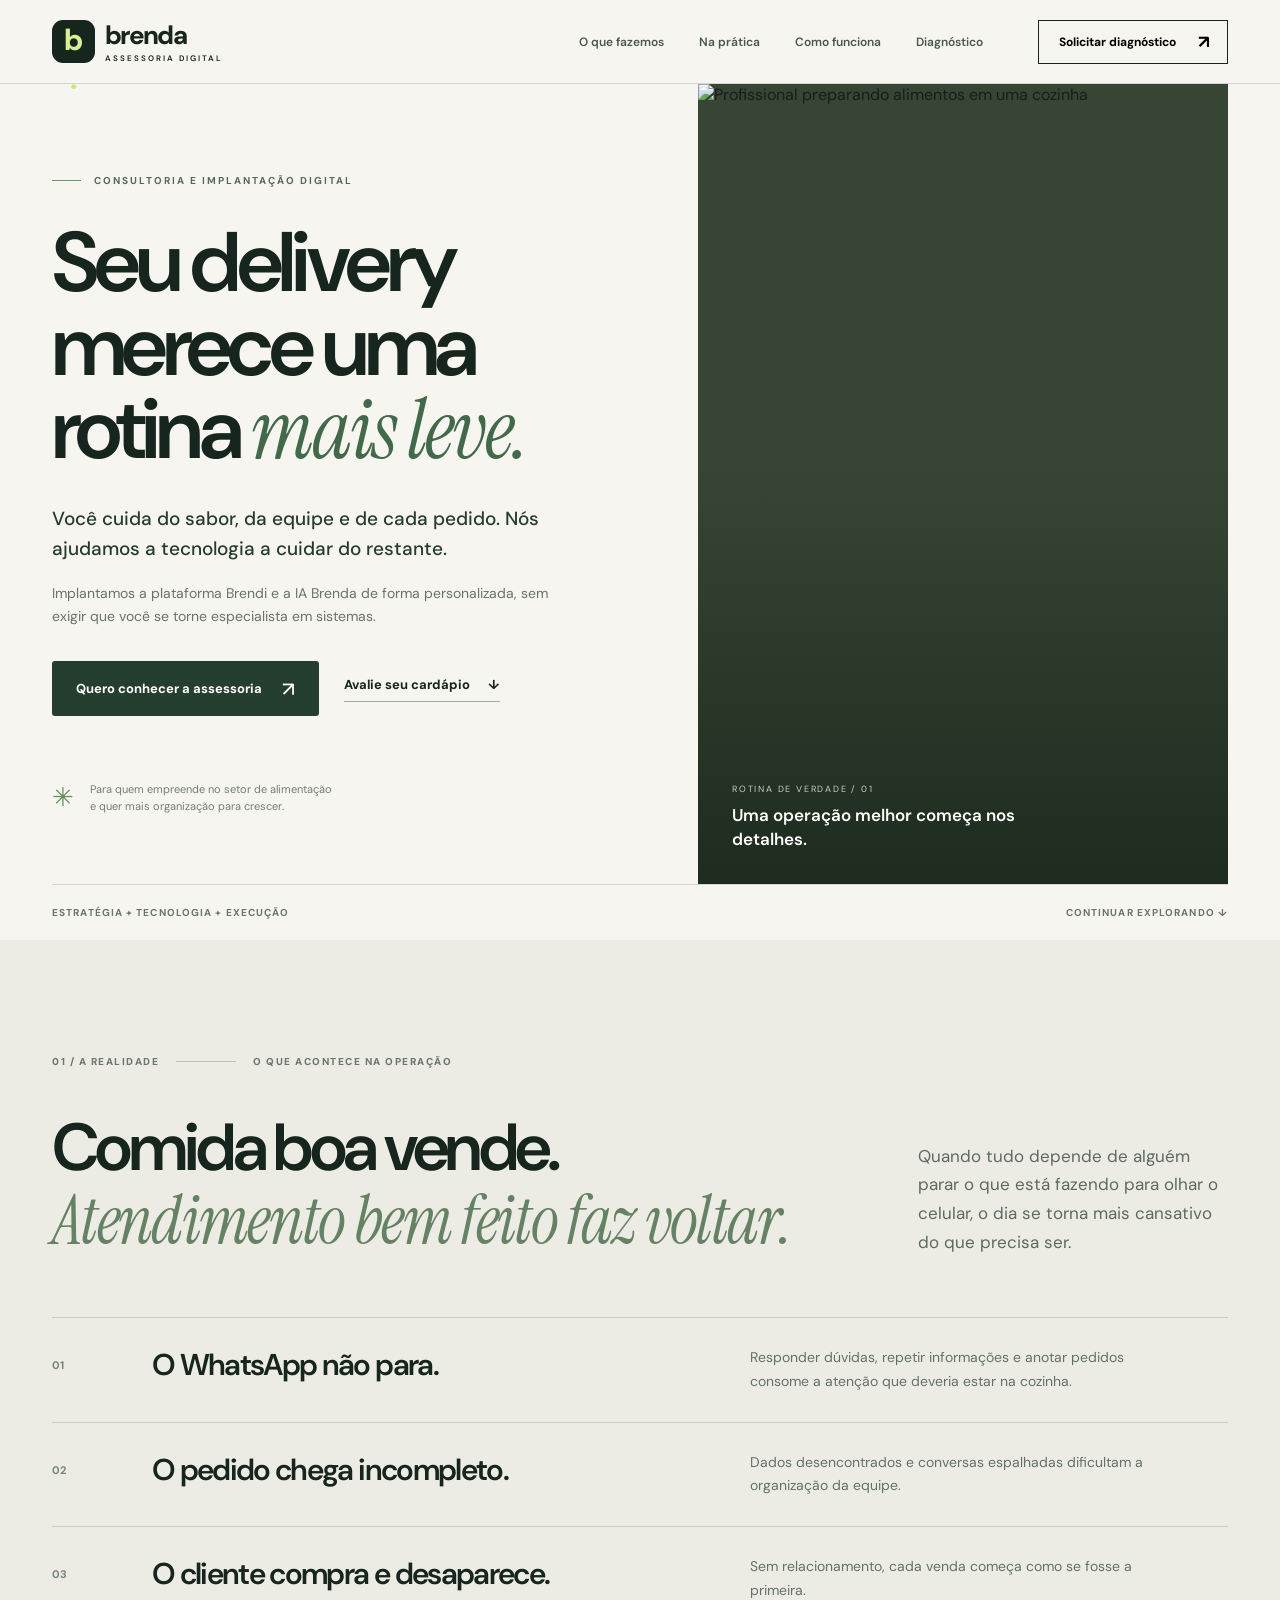
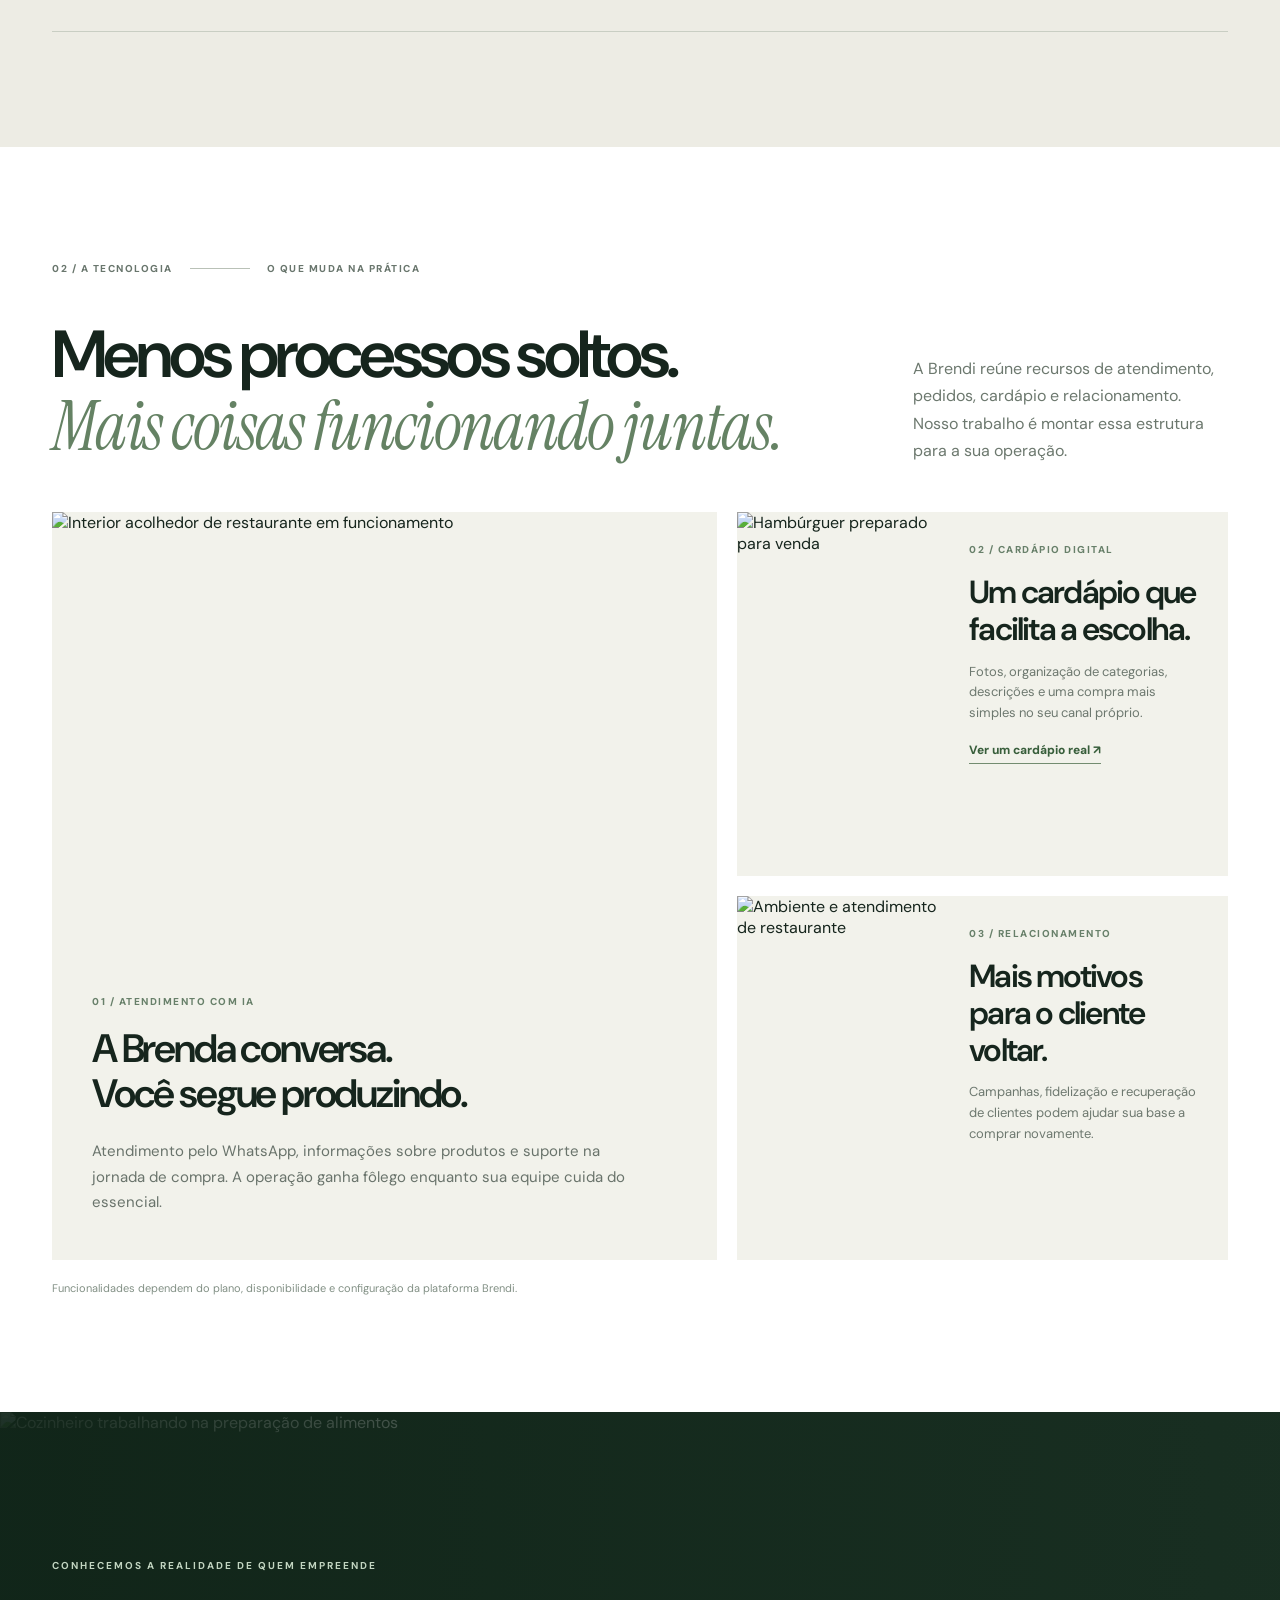
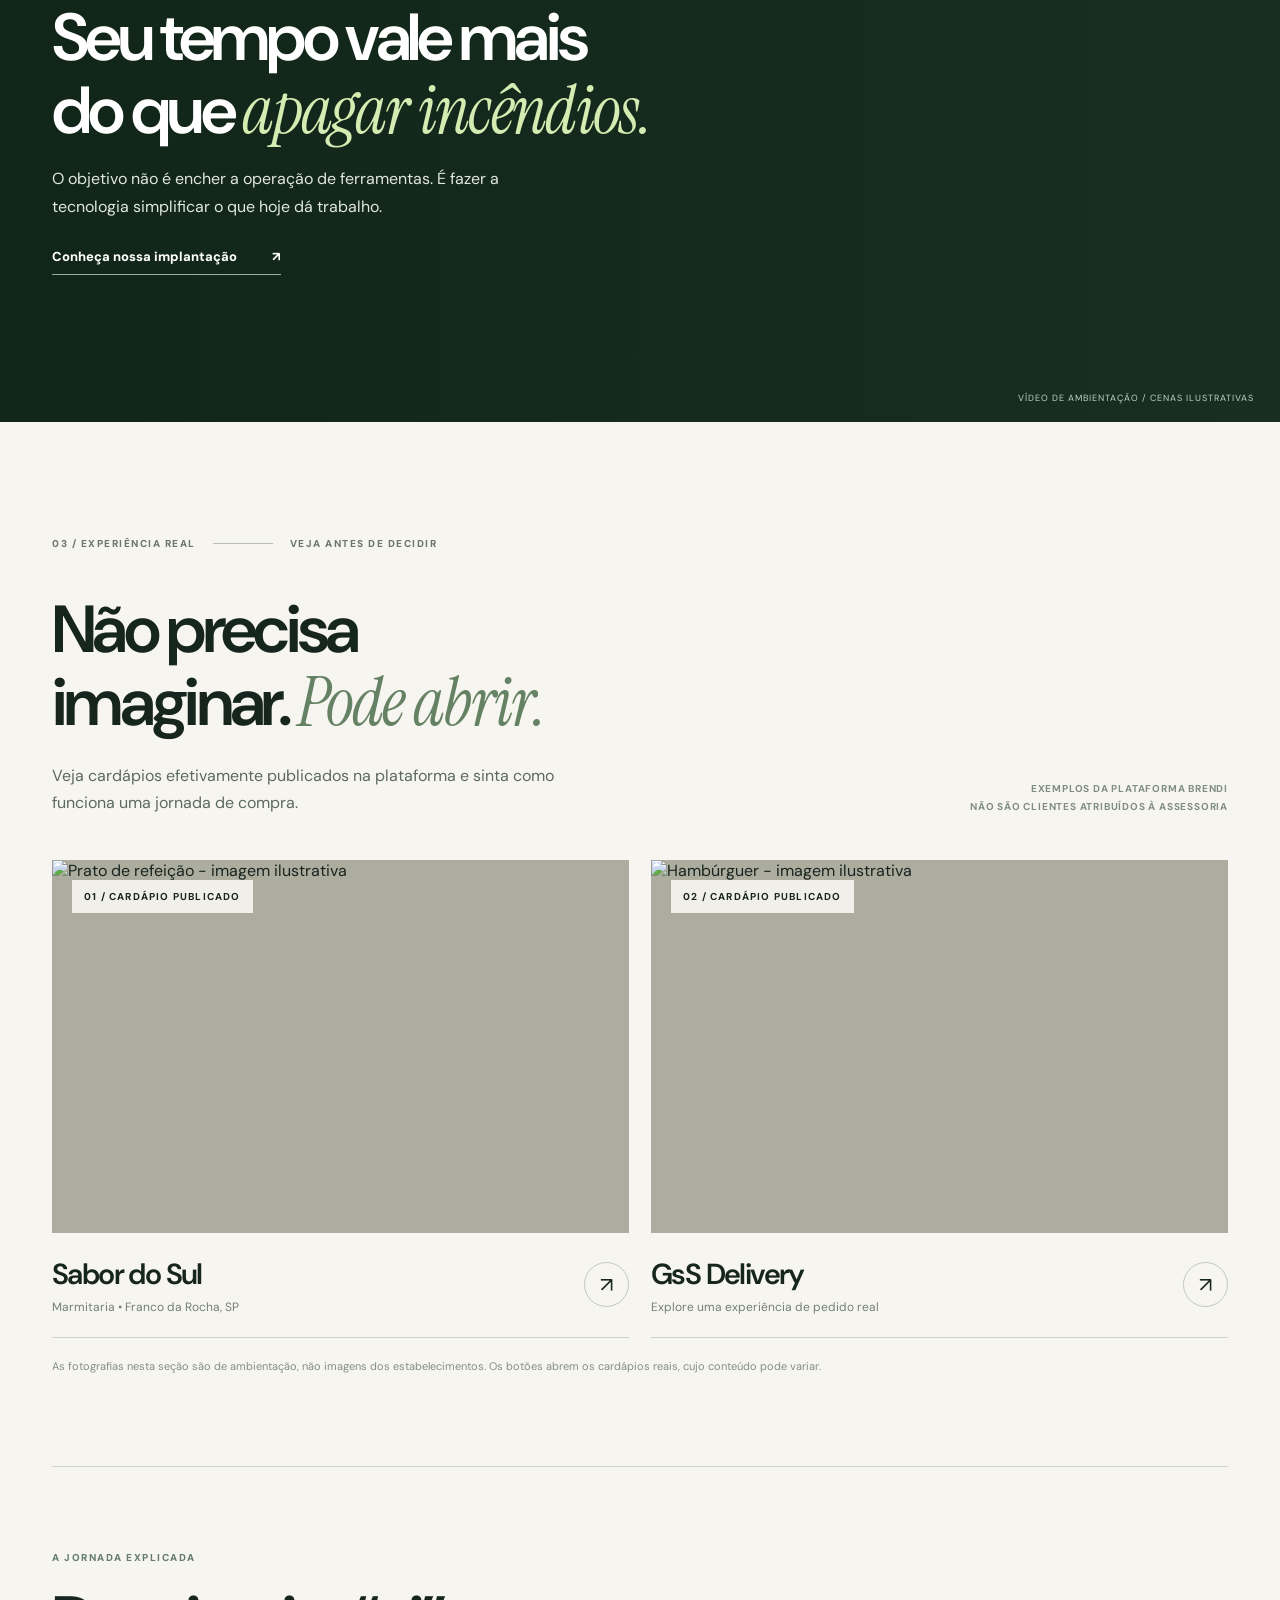
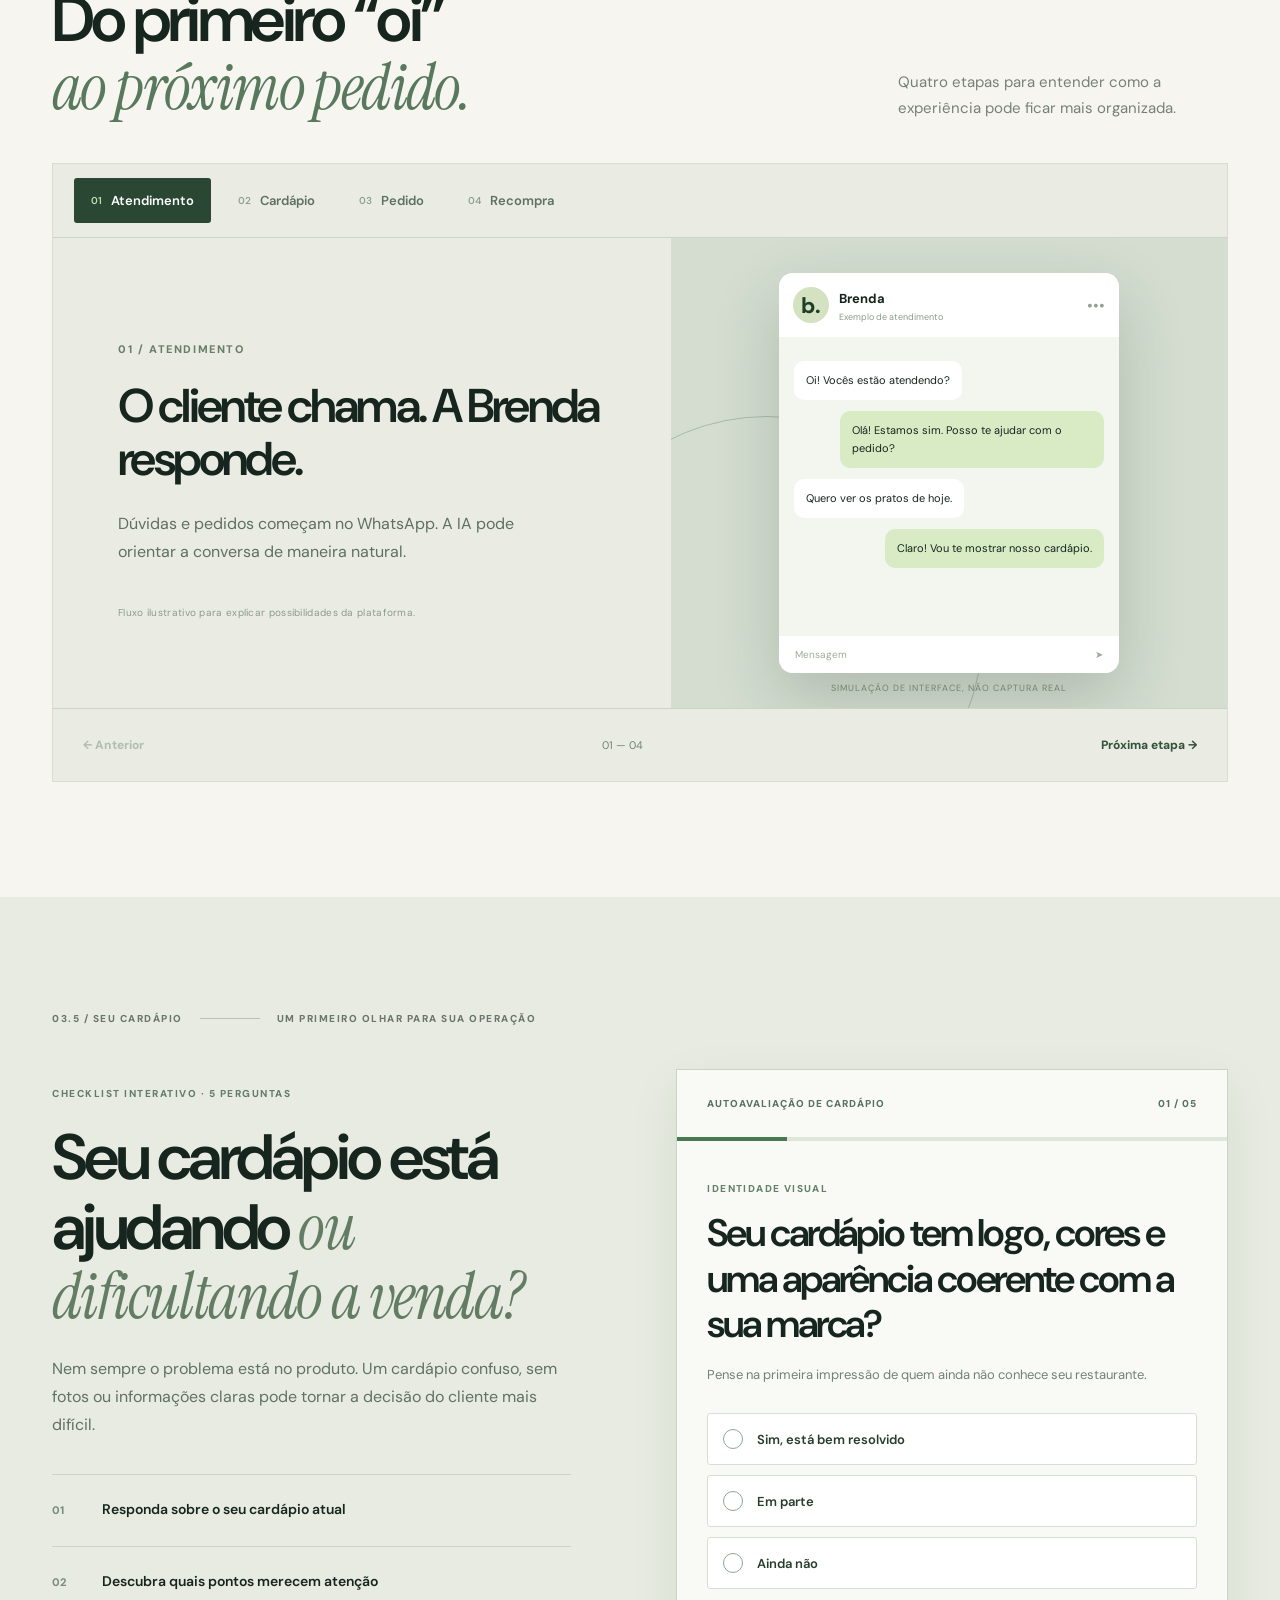
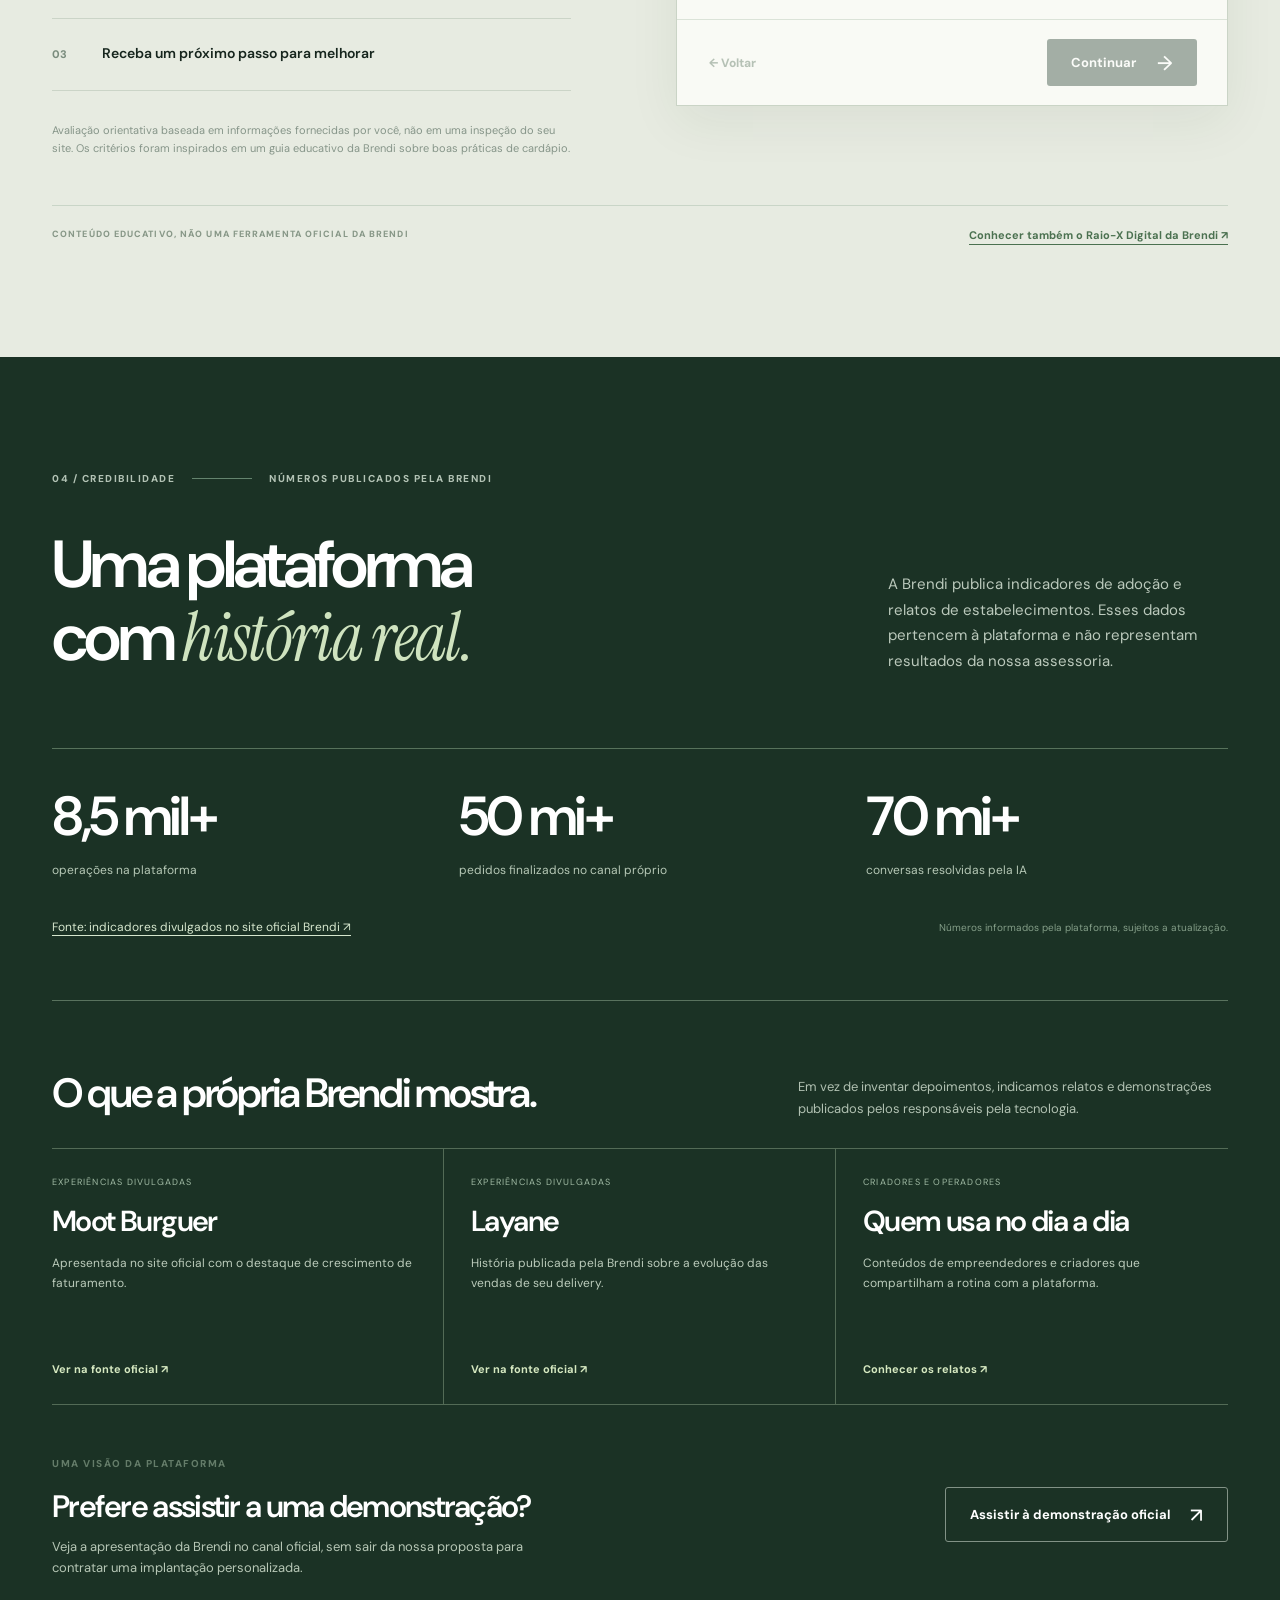
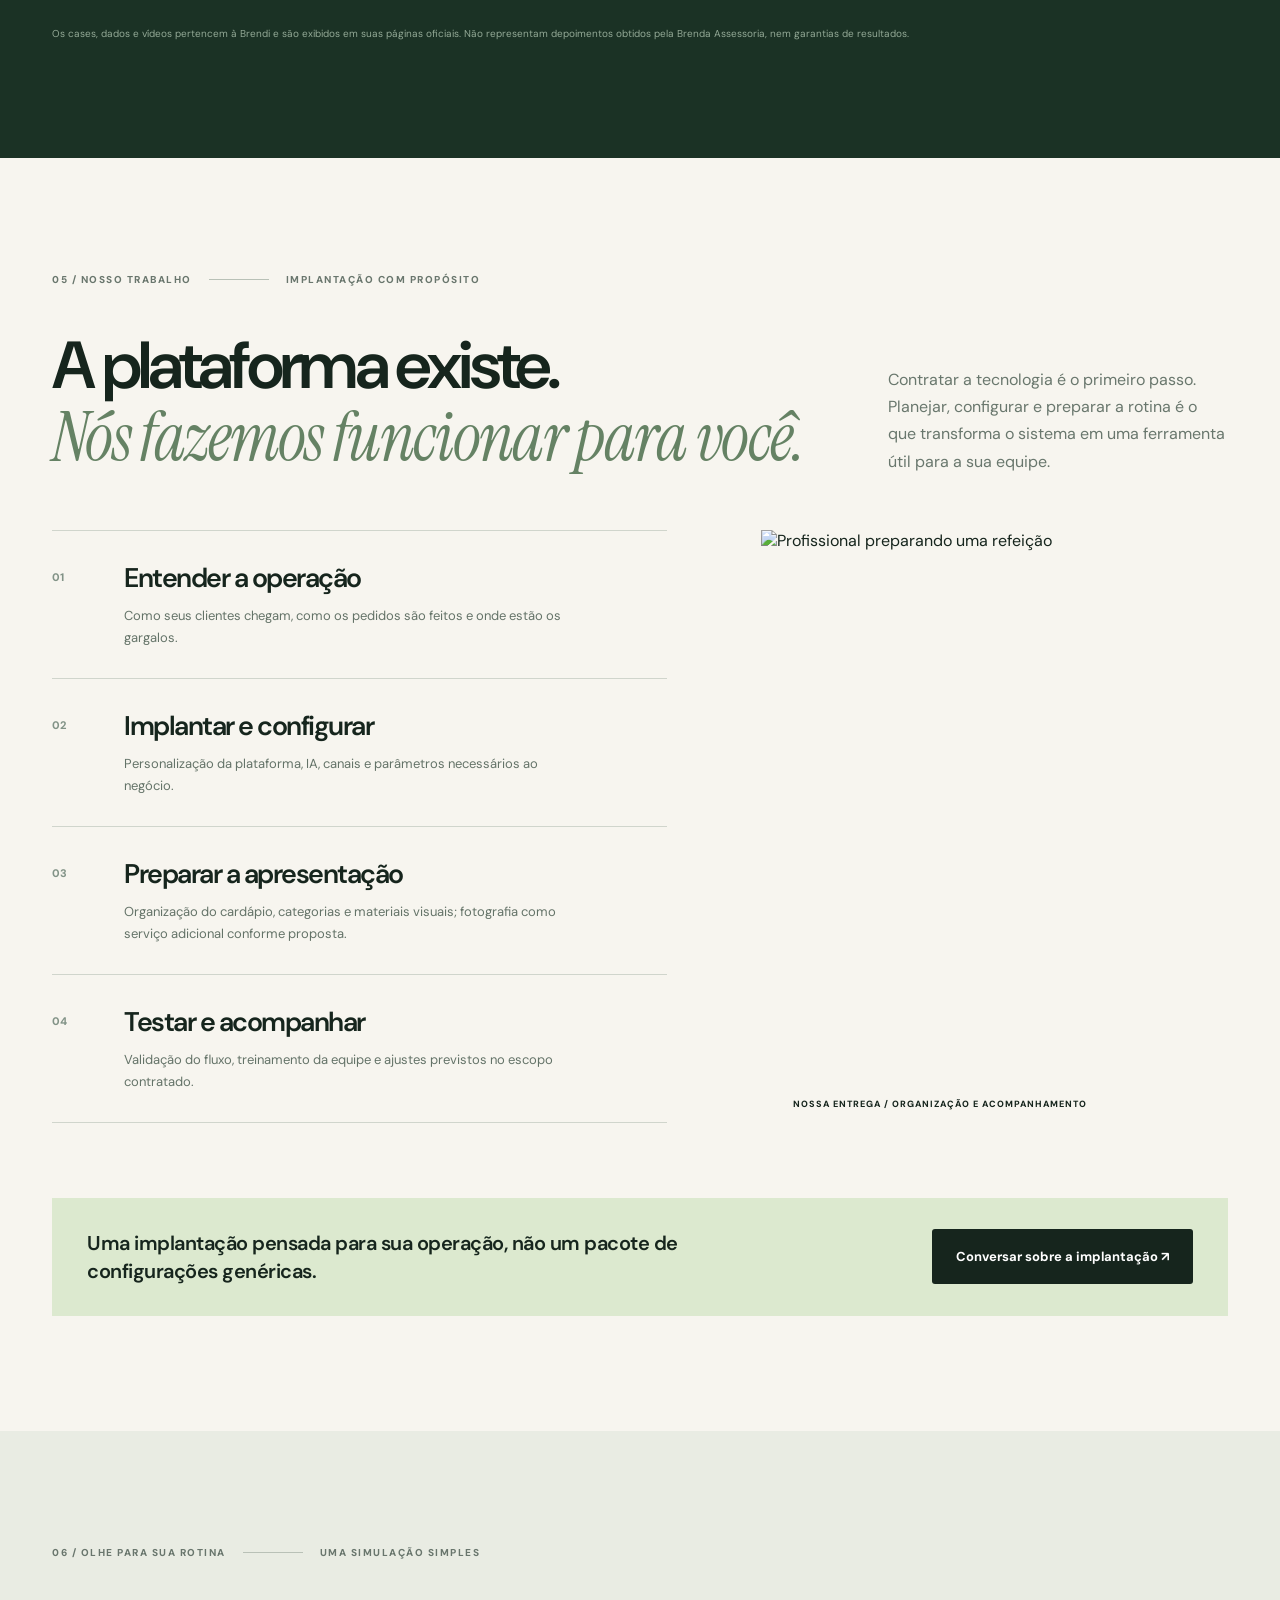
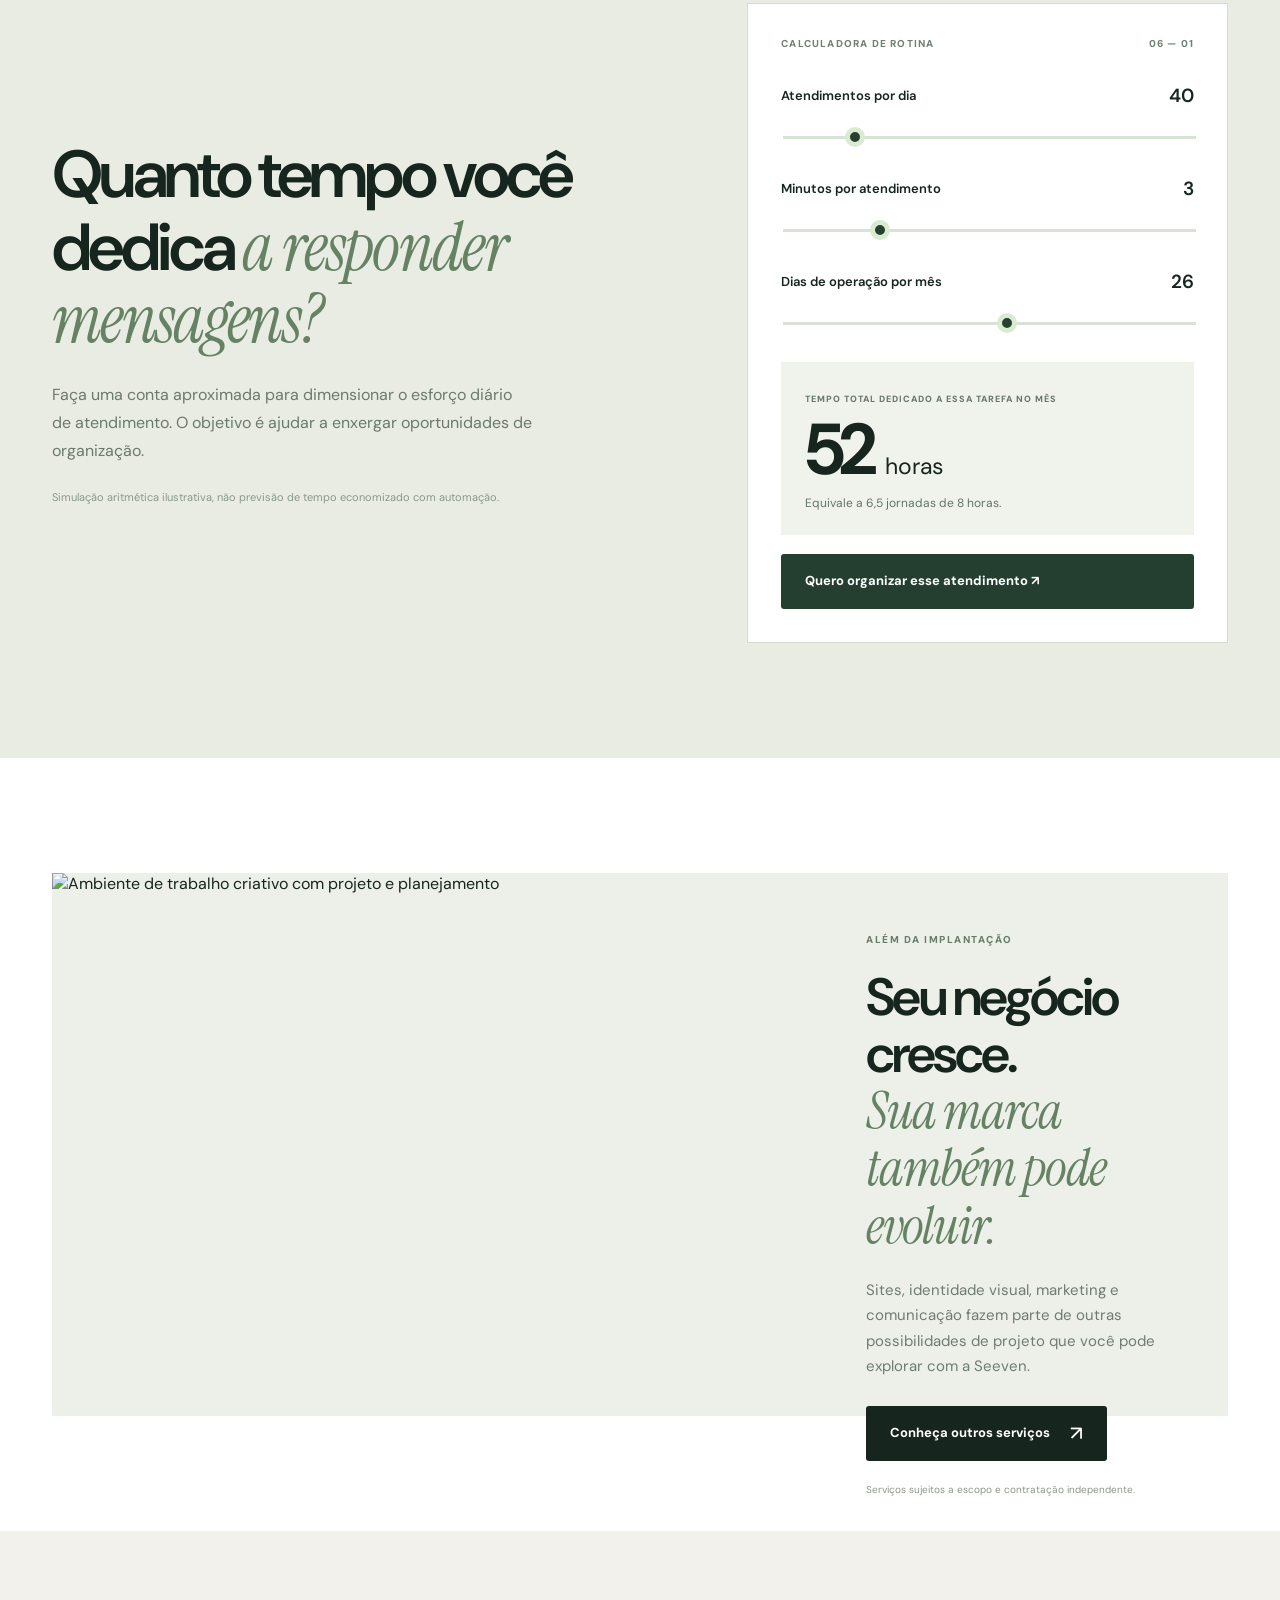
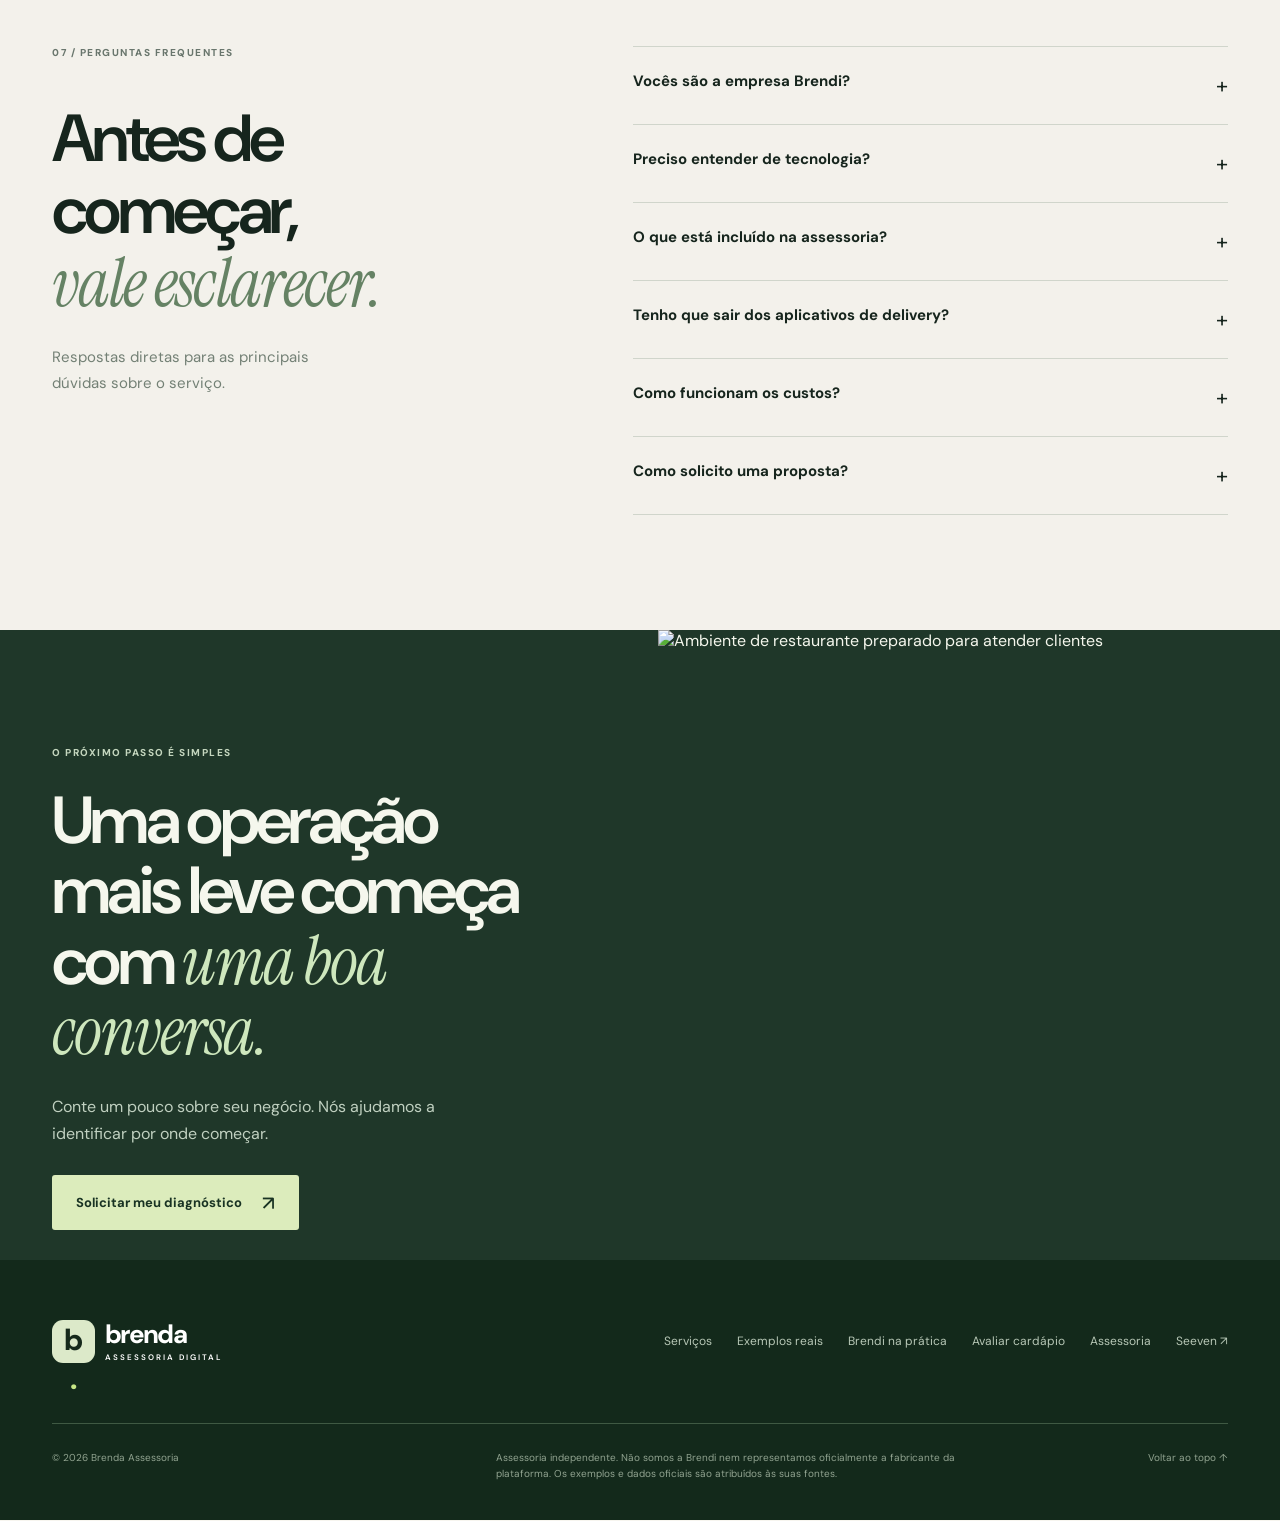
==== index.html @ 5baf4963 "feat: interactive menu self-assessment based on Brendi guide" ====
<!doctype html>
<html lang="pt-BR">
<head>
<meta charset="utf-8"><meta name="viewport" content="width=device-width,initial-scale=1">
<meta name="theme-color" content="#f7f5ef"><meta name="color-scheme" content="light">
<meta name="description" content="Implantação personalizada da plataforma Brendi e da IA Brenda para restaurantes e delivery. Organize seu atendimento, cardápio, pedidos e relacionamento com assessoria especializada.">
<meta property="og:type" content="website"><meta property="og:locale" content="pt_BR">
<meta property="og:title" content="Brenda Assessoria | Seu delivery, bem cuidado.">
<meta property="og:description" content="A tecnologia certa, configurada para a realidade do seu negócio.">
<meta property="og:image" content="https://lpbrendaacessoria.vercel.app/og-image.svg">
<link rel="canonical" href="https://lpbrendaacessoria.vercel.app/"><link rel="icon" href="/favicon.svg" type="image/svg+xml">
<link rel="preconnect" href="https://fonts.googleapis.com"><link rel="preconnect" href="https://fonts.gstatic.com" crossorigin>
<link href="https://fonts.googleapis.com/css2?family=DM+Sans:wght@400;500;600;700;800&family=Instrument+Serif:ital@0;1&display=swap" rel="stylesheet">
<link rel="stylesheet" href="/styles.css"><script defer src="/config.js"></script><script defer src="/script.js"></script>
<title>Brenda Assessoria — Seu delivery, bem cuidado.</title>
</head>
<body>
<a href="#conteudo" class="skip">Ir para o conteúdo</a>
<div class="progress" aria-hidden="true"><span id="progress-bar"></span></div>
<header class="header" id="header">
  <div class="shell header-row">
    <a href="#inicio" class="logo" aria-label="Brenda Assessoria, início"><span class="logo-symbol" aria-hidden="true">b<span>.</span></span><span class="logo-type">brenda<small>ASSESSORIA DIGITAL</small></span></a>
    <nav class="nav-desktop" aria-label="Menu principal"><a href="#solucao">O que fazemos</a><a href="#na-pratica">Na prática</a><a href="#metodo">Como funciona</a><a href="#diagnostico-cardapio">Diagnóstico</a></nav>
    <button type="button" data-open-lead class="nav-contact">Solicitar diagnóstico <span aria-hidden="true">↗</span></button>
    <button type="button" id="menu-toggle" class="menu-toggle" aria-controls="mobile-nav" aria-expanded="false" aria-label="Abrir menu"><span></span><span></span></button>
  </div>
  <nav id="mobile-nav" class="mobile-nav" aria-label="Menu para celular" hidden>
    <div class="shell mobile-nav-content">
      <a href="#solucao"><small>01</small> O que fazemos <span>↗</span></a>
      <a href="#na-pratica"><small>02</small> Na prática <span>↗</span></a>
      <a href="#metodo"><small>03</small> Como funciona <span>↗</span></a>
      <a href="#provas"><small>04</small> Resultados divulgados <span>↗</span></a>
      <a href="#diagnostico-cardapio"><small>05</small> Avaliar meu cardápio <span>↗</span></a>
      <a href="#perguntas"><small>06</small> Perguntas frequentes <span>↗</span></a>
      <button type="button" data-open-lead class="button button-primary">Solicitar diagnóstico <span>↗</span></button>
      <p>Assessoria independente para restaurantes e operações de delivery.</p>
    </div>
  </nav>
</header>
<main id="conteudo">
  <section class="hero" id="inicio" aria-labelledby="hero-title">
    <div class="shell hero-content">
      <div class="hero-text">
        <p class="kicker"><span class="kicker-line"></span> CONSULTORIA E IMPLANTAÇÃO DIGITAL</p>
        <h1 id="hero-title">Seu delivery merece uma rotina <em>mais leve.</em></h1>
        <p class="hero-intro">Você cuida do sabor, da equipe e de cada pedido. Nós ajudamos a tecnologia a cuidar do restante.</p>
        <p class="hero-sub">Implantamos a plataforma Brendi e a IA Brenda de forma personalizada, sem exigir que você se torne especialista em sistemas.</p>
        <div class="hero-buttons"><button type="button" class="button button-primary" data-open-lead>Quero conhecer a assessoria <span>↗</span></button><a href="#diagnostico-cardapio" class="button-text">Avalie seu cardápio <span>↓</span></a></div>
        <div class="hero-cred"><span class="cred-icon">✳</span><span>Para quem empreende no setor de alimentação<br>e quer mais organização para crescer.</span></div>
      </div>
      <figure class="hero-photo">
        <img src="https://images.unsplash.com/photo-1556911220-bff31c812dba?auto=format&fit=crop&w=1100&q=80" alt="Profissional preparando alimentos em uma cozinha" width="850" height="1050" fetchpriority="high">
        <figcaption><span>ROTINA DE VERDADE / 01</span><span>Uma operação melhor começa nos detalhes.</span></figcaption>
      </figure>
    </div>
    <div class="shell hero-foot"><span>ESTRATÉGIA + TECNOLOGIA + EXECUÇÃO</span><a href="#desafios">CONTINUAR EXPLORANDO ↓</a></div>
  </section>

  <section class="problem section" id="desafios">
    <div class="shell"><div class="section-label" data-reveal><span>01 / A REALIDADE</span><i></i><span>O QUE ACONTECE NA OPERAÇÃO</span></div>
      <div class="problem-title" data-reveal><h2>Comida boa vende.<br><em>Atendimento bem feito faz voltar.</em></h2><p>Quando tudo depende de alguém parar o que está fazendo para olhar o celular, o dia se torna mais cansativo do que precisa ser.</p></div>
      <div class="issue-list">
        <article data-reveal><span>01</span><h3>O WhatsApp não para.</h3><p>Responder dúvidas, repetir informações e anotar pedidos consome a atenção que deveria estar na cozinha.</p></article>
        <article data-reveal><span>02</span><h3>O pedido chega incompleto.</h3><p>Dados desencontrados e conversas espalhadas dificultam a organização da equipe.</p></article>
        <article data-reveal><span>03</span><h3>O cliente compra e desaparece.</h3><p>Sem relacionamento, cada venda começa como se fosse a primeira.</p></article>
      </div>
    </div>
  </section>

  <section class="services section" id="solucao">
    <div class="shell">
      <div class="section-label" data-reveal><span>02 / A TECNOLOGIA</span><i></i><span>O QUE MUDA NA PRÁTICA</span></div>
      <div class="section-lead" data-reveal><h2>Menos processos soltos.<br><em>Mais coisas funcionando juntas.</em></h2><p>A Brendi reúne recursos de atendimento, pedidos, cardápio e relacionamento. Nosso trabalho é montar essa estrutura para a sua operação.</p></div>
      <div class="service-layout">
        <article class="service-main" data-reveal>
          <div class="service-photo"><img loading="lazy" src="https://images.unsplash.com/photo-1517248135467-4c7edcad34c4?auto=format&fit=crop&w=1160&q=80" alt="Interior acolhedor de restaurante em funcionamento" width="1020" height="650"></div>
          <div class="service-body"><div><span class="step-overline">01 / ATENDIMENTO COM IA</span><h3>A Brenda conversa.<br>Você segue produzindo.</h3></div><p>Atendimento pelo WhatsApp, informações sobre produtos e suporte na jornada de compra. A operação ganha fôlego enquanto sua equipe cuida do essencial.</p></div>
        </article>
        <div class="service-side">
          <article class="service-small" data-reveal><img loading="lazy" src="https://images.unsplash.com/photo-1568901346375-23c9450c58cd?auto=format&fit=crop&w=650&q=78" width="580" height="350" alt="Hambúrguer preparado para venda"><div><span class="step-overline">02 / CARDÁPIO DIGITAL</span><h3>Um cardápio que facilita a escolha.</h3><p>Fotos, organização de categorias, descrições e uma compra mais simples no seu canal próprio.</p><a href="#na-pratica" class="inline-link">Ver um cardápio real ↗</a></div></article>
          <article class="service-small service-last" data-reveal><img loading="lazy" src="https://images.unsplash.com/photo-1552566626-52f8b828add9?auto=format&fit=crop&w=650&q=78" width="580" height="350" alt="Ambiente e atendimento de restaurante"><div><span class="step-overline">03 / RELACIONAMENTO</span><h3>Mais motivos para o cliente voltar.</h3><p>Campanhas, fidelização e recuperação de clientes podem ajudar sua base a comprar novamente.</p></div></article>
        </div>
      </div>
      <p class="legal-note">Funcionalidades dependem do plano, disponibilidade e configuração da plataforma Brendi.</p>
    </div>
  </section>

  <section class="cinema" id="video">
    <div class="cinema-poster"><img loading="lazy" src="https://images.unsplash.com/photo-1577219491135-ce391730fb2c?auto=format&fit=crop&w=1900&q=78" alt="Cozinheiro trabalhando na preparação de alimentos" width="1900" height="1100"></div>
    <div class="cinema-video" id="cinema-video" aria-hidden="true" data-video-provider="vimeo" data-video-id="737763538"></div>
    <div class="cinema-shade"></div>
    <div class="shell cinema-copy" data-reveal><span class="kicker">CONHECEMOS A REALIDADE DE QUEM EMPREENDE</span><h2>Seu tempo vale mais<br>do que <em>apagar incêndios.</em></h2><p>O objetivo não é encher a operação de ferramentas. É fazer a tecnologia simplificar o que hoje dá trabalho.</p><a href="#metodo" class="light-link">Conheça nossa implantação <span>↗</span></a></div>
    <div class="cinema-credit">VÍDEO DE AMBIENTAÇÃO / CENAS ILUSTRATIVAS</div>
  </section>

  <section class="experience section" id="na-pratica">
    <div class="shell">
      <div class="section-label" data-reveal><span>03 / EXPERIÊNCIA REAL</span><i></i><span>VEJA ANTES DE DECIDIR</span></div>
      <div class="experience-head" data-reveal><div><h2>Não precisa<br>imaginar. <em>Pode abrir.</em></h2><p>Veja cardápios efetivamente publicados na plataforma e sinta como funciona uma jornada de compra.</p></div><span class="source-note">EXEMPLOS DA PLATAFORMA BRENDI<br>NÃO SÃO CLIENTES ATRIBUÍDOS À ASSESSORIA</span></div>
      <div class="menus">
        <a class="menu-card" href="https://menu.brendi.com.br/sabor-do-sul-delivery" target="_blank" rel="noopener noreferrer" data-track="cardapio_sabor" data-reveal><div class="menu-cover"><img loading="lazy" src="https://images.unsplash.com/photo-1547592180-85f173990554?auto=format&fit=crop&w=900&q=78" alt="Prato de refeição - imagem ilustrativa" width="900" height="600"><span class="menu-cover-id">01 / CARDÁPIO PUBLICADO</span></div><div class="menu-info"><div><h3>Sabor do Sul</h3><p>Marmitaria • Franco da Rocha, SP</p></div><span class="circle-arrow" aria-hidden="true">↗</span></div></a>
        <a class="menu-card" href="https://menu.brendi.com.br/gssdelivery" target="_blank" rel="noopener noreferrer" data-track="cardapio_gss" data-reveal><div class="menu-cover"><img loading="lazy" src="https://images.unsplash.com/photo-1550547660-d9450f859349?auto=format&fit=crop&w=900&q=78" alt="Hambúrguer - imagem ilustrativa" width="900" height="600"><span class="menu-cover-id">02 / CARDÁPIO PUBLICADO</span></div><div class="menu-info"><div><h3>GsS Delivery</h3><p>Explore uma experiência de pedido real</p></div><span class="circle-arrow" aria-hidden="true">↗</span></div></a>
      </div>
      <p class="legal-note">As fotografias nesta seção são de ambientação, não imagens dos estabelecimentos. Os botões abrem os cardápios reais, cujo conteúdo pode variar.</p>
      <div class="feature-separator"></div>
      <div class="story-head" data-reveal><div><span class="eyebrow-small">A JORNADA EXPLICADA</span><h3>Do primeiro “oi”<br><em>ao próximo pedido.</em></h3></div><p>Quatro etapas para entender como a experiência pode ficar mais organizada.</p></div>
      <div class="story">
        <div class="story-controls" id="story-controls" role="group" aria-label="Etapas da jornada">
          <button type="button" class="story-tab is-selected" data-step="0" aria-pressed="true"><span>01</span> Atendimento</button>
          <button type="button" class="story-tab" data-step="1" aria-pressed="false"><span>02</span> Cardápio</button>
          <button type="button" class="story-tab" data-step="2" aria-pressed="false"><span>03</span> Pedido</button>
          <button type="button" class="story-tab" data-step="3" aria-pressed="false"><span>04</span> Recompra</button>
        </div>
        <div class="story-main">
          <div class="story-editorial" id="story-editorial" aria-live="polite"><span class="story-eyebrow" id="story-eyebrow">01 / ATENDIMENTO</span><h4 id="story-title">O cliente chama. A Brenda responde.</h4><p id="story-description">Dúvidas e pedidos começam no WhatsApp. A IA pode orientar a conversa de maneira natural.</p><div class="story-footnote">Fluxo ilustrativo para explicar possibilidades da plataforma.</div></div>
          <div class="story-preview"><div class="chat-window"><div class="chat-top"><span class="chat-avatar">b.</span><div><strong>Brenda</strong><small>Exemplo de atendimento</small></div><span class="chat-menu">•••</span></div><div id="story-messages" class="chat-messages" aria-label="Conversa ilustrativa"></div><div class="chat-composer">Mensagem <span>➤</span></div></div><span class="preview-label">SIMULAÇÃO DE INTERFACE, NÃO CAPTURA REAL</span></div>
        </div>
        <div class="story-controls-bottom"><button type="button" id="story-prev" class="story-previous" aria-label="Etapa anterior">← Anterior</button><span id="story-count">01 — 04</span><button type="button" id="story-next" class="story-next">Próxima etapa →</button></div>
      </div>
    </div>
  </section>


  <section class="audit section" id="diagnostico-cardapio" aria-labelledby="audit-heading">
    <div class="shell">
      <div class="section-label" data-reveal><span>03.5 / SEU CARDÁPIO</span><i></i><span>UM PRIMEIRO OLHAR PARA SUA OPERAÇÃO</span></div>
      <div class="audit-layout">
        <div class="audit-intro" data-reveal>
          <p class="eyebrow-small">CHECKLIST INTERATIVO · 5 PERGUNTAS</p>
          <h2 id="audit-heading">Seu cardápio está ajudando <em>ou dificultando a venda?</em></h2>
          <p>Nem sempre o problema está no produto. Um cardápio confuso, sem fotos ou informações claras pode tornar a decisão do cliente mais difícil.</p>
          <div class="audit-benefits">
            <div><span aria-hidden="true">01</span><strong>Responda sobre o seu cardápio atual</strong></div>
            <div><span aria-hidden="true">02</span><strong>Descubra quais pontos merecem atenção</strong></div>
            <div><span aria-hidden="true">03</span><strong>Receba um próximo passo para melhorar</strong></div>
          </div>
          <p class="audit-disclosure">Avaliação orientativa baseada em informações fornecidas por você, não em uma inspeção do seu site. Os critérios foram inspirados em um guia educativo da Brendi sobre boas práticas de cardápio.</p>
        </div>
        <div class="audit-panel" data-reveal>
          <div id="audit-quiz">
            <div class="audit-panel-top"><span>AUTOAVALIAÇÃO DE CARDÁPIO</span><span id="audit-step-counter" aria-live="polite">01 / 05</span></div>
            <div class="audit-progress" role="progressbar" id="audit-progress" aria-label="Progresso da avaliação" aria-valuemin="0" aria-valuemax="5" aria-valuenow="1"><span id="audit-progress-fill" style="width:20%"></span></div>
            <div class="audit-question-content" id="audit-question-content">
              <span class="audit-topic" id="audit-topic">IDENTIDADE VISUAL</span>
              <h3 id="audit-question">Seu cardápio tem logo, cores e uma aparência coerente com a sua marca?</h3>
              <p id="audit-hint">Pense na primeira impressão de quem ainda não conhece seu restaurante.</p>
              <div class="audit-choices" id="audit-choices" role="group" aria-label="Responda à pergunta atual">
                <button type="button" class="audit-choice" data-value="2" aria-pressed="false"><span class="audit-choice-circle" aria-hidden="true"></span>Sim, está bem resolvido</button>
                <button type="button" class="audit-choice" data-value="1" aria-pressed="false"><span class="audit-choice-circle" aria-hidden="true"></span>Em parte</button>
                <button type="button" class="audit-choice" data-value="0" aria-pressed="false"><span class="audit-choice-circle" aria-hidden="true"></span>Ainda não</button>
              </div>
            </div>
            <div class="audit-panel-bottom"><button class="audit-back" id="audit-prev" type="button" disabled>← Voltar</button><button type="button" class="button button-primary audit-next" id="audit-next" disabled>Continuar <span aria-hidden="true">→</span></button></div>
          </div>
          <div id="audit-result" class="audit-result" hidden aria-live="polite">
            <div class="audit-panel-top"><span>SUA AUTOAVALIAÇÃO</span><span>05 / 05</span></div>
            <span class="audit-result-label" id="audit-result-label">RESULTADO ORIENTATIVO</span>
            <div class="audit-score"><strong id="audit-score">0</strong><span>/ 10 pontos</span></div>
            <h3 id="audit-result-title">Seu cardápio pode evoluir.</h3>
            <p id="audit-result-description">Vamos identificar as próximas melhorias.</p>
            <div class="audit-priorities">
              <span>PRIORIDADES IDENTIFICADAS</span>
              <div id="audit-priority-list"></div>
            </div>
            <p class="audit-smallprint">Este resultado é uma orientação inicial, não uma auditoria profissional, previsão de faturamento ou avaliação automática do estabelecimento.</p>
            <button type="button" class="button button-primary full" data-open-lead id="audit-contact">Quero melhorar meu cardápio <span aria-hidden="true">↗</span></button>
            <button type="button" class="audit-restart" id="audit-restart">Refazer minha avaliação ↺</button>
          </div>
        </div>
      </div>
      <div class="audit-footer"><span>CONTEÚDO EDUCATIVO, NÃO UMA FERRAMENTA OFICIAL DA BRENDI</span><a href="https://raiox.brendi.com.br/" target="_blank" rel="noopener noreferrer" data-track="raiox_brendi">Conhecer também o Raio-X Digital da Brendi ↗</a></div>
    </div>
  </section>

  <section class="proof section" id="provas">
    <div class="shell">
      <div class="section-label proof-label" data-reveal><span>04 / CREDIBILIDADE</span><i></i><span>NÚMEROS PUBLICADOS PELA BRENDI</span></div>
      <div class="proof-top" data-reveal><h2>Uma plataforma<br>com <em>história real.</em></h2><p>A Brendi publica indicadores de adoção e relatos de estabelecimentos. Esses dados pertencem à plataforma e não representam resultados da nossa assessoria.</p></div>
      <div class="proof-stats">
        <div data-reveal><strong>8,5 mil+</strong><span>operações na plataforma</span></div>
        <div data-reveal><strong>50 mi+</strong><span>pedidos finalizados no canal próprio</span></div>
        <div data-reveal><strong>70 mi+</strong><span>conversas resolvidas pela IA</span></div>
      </div>
      <div class="proof-source"><a href="https://brendi.com.br/" target="_blank" rel="noopener noreferrer">Fonte: indicadores divulgados no site oficial Brendi ↗</a><span>Números informados pela plataforma, sujeitos a atualização.</span></div>
      <div class="cases-head" data-reveal><h3>O que a própria Brendi mostra.</h3><p>Em vez de inventar depoimentos, indicamos relatos e demonstrações publicados pelos responsáveis pela tecnologia.</p></div>
      <div class="proof-cards">
        <a href="https://lp.brendi.com.br/#resultados" target="_blank" rel="noopener noreferrer" class="proof-card" data-reveal><span>EXPERIÊNCIAS DIVULGADAS</span><h4>Moot Burguer</h4><p>Apresentada no site oficial com o destaque de crescimento de faturamento.</p><span class="proof-link">Ver na fonte oficial ↗</span></a>
        <a href="https://lp.brendi.com.br/#resultados" target="_blank" rel="noopener noreferrer" class="proof-card" data-reveal><span>EXPERIÊNCIAS DIVULGADAS</span><h4>Layane</h4><p>História publicada pela Brendi sobre a evolução das vendas de seu delivery.</p><span class="proof-link">Ver na fonte oficial ↗</span></a>
        <a href="https://brendi.com.br/creators" target="_blank" rel="noopener noreferrer" class="proof-card" data-reveal><span>CRIADORES E OPERADORES</span><h4>Quem usa no dia a dia</h4><p>Conteúdos de empreendedores e criadores que compartilham a rotina com a plataforma.</p><span class="proof-link">Conhecer os relatos ↗</span></a>
      </div>
      <div class="official-demo" data-reveal><div><span class="eyebrow-small">UMA VISÃO DA PLATAFORMA</span><h3>Prefere assistir a uma demonstração?</h3><p>Veja a apresentação da Brendi no canal oficial, sem sair da nossa proposta para contratar uma implantação personalizada.</p></div><a href="https://lp.brendi.com.br/#demo" target="_blank" rel="noopener noreferrer" class="button button-outline-light" data-track="demo_brendi">Assistir à demonstração oficial <span>↗</span></a></div>
      <p class="proof-disclaimer">Os cases, dados e vídeos pertencem à Brendi e são exibidos em suas páginas oficiais. Não representam depoimentos obtidos pela Brenda Assessoria, nem garantias de resultados.</p>
    </div>
  </section>

  <section class="method section" id="metodo">
    <div class="shell">
      <div class="section-label" data-reveal><span>05 / NOSSO TRABALHO</span><i></i><span>IMPLANTAÇÃO COM PROPÓSITO</span></div>
      <div class="method-heading" data-reveal><h2>A plataforma existe.<br><em>Nós fazemos funcionar para você.</em></h2><p>Contratar a tecnologia é o primeiro passo. Planejar, configurar e preparar a rotina é o que transforma o sistema em uma ferramenta útil para a sua equipe.</p></div>
      <div class="method-grid">
        <ol class="method-steps">
          <li data-reveal><span>01</span><div><h3>Entender a operação</h3><p>Como seus clientes chegam, como os pedidos são feitos e onde estão os gargalos.</p></div></li>
          <li data-reveal><span>02</span><div><h3>Implantar e configurar</h3><p>Personalização da plataforma, IA, canais e parâmetros necessários ao negócio.</p></div></li>
          <li data-reveal><span>03</span><div><h3>Preparar a apresentação</h3><p>Organização do cardápio, categorias e materiais visuais; fotografia como serviço adicional conforme proposta.</p></div></li>
          <li data-reveal><span>04</span><div><h3>Testar e acompanhar</h3><p>Validação do fluxo, treinamento da equipe e ajustes previstos no escopo contratado.</p></div></li>
        </ol>
        <figure class="method-image" data-reveal><img loading="lazy" width="900" height="1120" src="https://images.unsplash.com/photo-1577219491135-ce391730fb2c?auto=format&fit=crop&w=1000&q=80" alt="Profissional preparando uma refeição"><figcaption>NOSSA ENTREGA / ORGANIZAÇÃO E ACOMPANHAMENTO</figcaption></figure>
      </div>
      <div class="method-banner" data-reveal><p>Uma implantação pensada para sua operação, não um pacote de configurações genéricas.</p><button class="button button-dark" type="button" data-open-lead>Conversar sobre a implantação ↗</button></div>
    </div>
  </section>

  <section class="simulator section" id="simulador"><div class="shell">
    <div class="section-label" data-reveal><span>06 / OLHE PARA SUA ROTINA</span><i></i><span>UMA SIMULAÇÃO SIMPLES</span></div>
    <div class="simulator-grid"><div class="sim-copy" data-reveal><h2>Quanto tempo você dedica <em>a responder mensagens?</em></h2><p>Faça uma conta aproximada para dimensionar o esforço diário de atendimento. O objetivo é ajudar a enxergar oportunidades de organização.</p><small>Simulação aritmética ilustrativa, não previsão de tempo economizado com automação.</small></div><div class="sim-panel" data-reveal><div class="sim-title"><span>CALCULADORA DE ROTINA</span><span>06 — 01</span></div>
      <label class="sim-line" for="orders"><span>Atendimentos por dia <output id="orders-output">40</output></span><input type="range" id="orders" min="10" max="200" step="5" value="40"></label>
      <label class="sim-line" for="minutes"><span>Minutos por atendimento <output id="minutes-output">3</output></span><input type="range" id="minutes" min="1" max="10" value="3"></label>
      <label class="sim-line" for="days"><span>Dias de operação por mês <output id="days-output">26</output></span><input type="range" id="days" min="20" max="31" value="26"></label>
      <div class="sim-result"><small>TEMPO TOTAL DEDICADO A ESSA TAREFA NO MÊS</small><div><strong id="hours-result">52</strong><span>horas</span></div><p id="calc-equivalent">Equivale a 6,5 jornadas de 8 horas.</p></div>
      <button class="button button-primary full" data-open-lead type="button">Quero organizar esse atendimento ↗</button>
    </div></div>
  </div></section>

  <section class="more section" id="outros-servicos"><div class="shell"><div class="more-layout" data-reveal><div class="more-image"><img loading="lazy" width="1000" height="720" src="https://images.unsplash.com/photo-1497366811353-6870744d04b2?auto=format&fit=crop&w=1000&q=80" alt="Ambiente de trabalho criativo com projeto e planejamento"></div><div class="more-copy"><span class="eyebrow-small">ALÉM DA IMPLANTAÇÃO</span><h2>Seu negócio cresce.<br><em>Sua marca também pode evoluir.</em></h2><p>Sites, identidade visual, marketing e comunicação fazem parte de outras possibilidades de projeto que você pode explorar com a Seeven.</p><a class="button button-dark" href="https://seeven-lp.vercel.app" target="_blank" rel="noopener noreferrer" data-track="site_seeven">Conheça outros serviços <span>↗</span></a><small>Serviços sujeitos a escopo e contratação independente.</small></div></div></div></section>

  <section class="faq section" id="perguntas"><div class="shell faq-grid"><div data-reveal><div class="section-label"><span>07 / PERGUNTAS FREQUENTES</span></div><h2>Antes de começar,<br><em>vale esclarecer.</em></h2><p>Respostas diretas para as principais dúvidas sobre o serviço.</p></div><div class="faq-list" data-reveal>
    <details><summary>Vocês são a empresa Brendi?<span>+</span></summary><p>Não. Somos uma assessoria independente. A Brendi fornece a plataforma e a IA Brenda; nosso trabalho é ajudar seu estabelecimento na implantação, organização e treinamento.</p></details>
    <details><summary>Preciso entender de tecnologia?<span>+</span></summary><p>Não. Estruturamos a implantação e orientamos sua equipe, sempre levando em conta sua forma atual de trabalhar.</p></details>
    <details><summary>O que está incluído na assessoria?<span>+</span></summary><p>O serviço pode envolver diagnóstico, configuração, cardápio, ajustes, testes e treinamento. Fotografia e marketing podem ser contratados conforme a proposta específica.</p></details>
    <details><summary>Tenho que sair dos aplicativos de delivery?<span>+</span></summary><p>Não necessariamente. O canal próprio pode complementar outras plataformas, conforme as integrações disponíveis e a operação do seu estabelecimento.</p></details>
    <details><summary>Como funcionam os custos?<span>+</span></summary><p>A assinatura da Brendi, possíveis taxas de pagamento e os honorários da assessoria são despesas diferentes. Apresentamos o escopo antes de começar.</p></details>
    <details><summary>Como solicito uma proposta?<span>+</span></summary><p>Preencha o diagnóstico e abra a conversa no WhatsApp. A partir daí avaliamos a operação e definimos uma proposta comercial personalizada.</p></details>
  </div></div></section>

  <section class="closing" id="contato"><div class="shell closing-layout"><div data-reveal><span class="eyebrow-small">O PRÓXIMO PASSO É SIMPLES</span><h2>Uma operação mais leve começa com <em>uma boa conversa.</em></h2><p>Conte um pouco sobre seu negócio. Nós ajudamos a identificar por onde começar.</p><button type="button" class="button button-primary" data-open-lead>Solicitar meu diagnóstico <span>↗</span></button></div><div class="closing-image"><img loading="lazy" width="850" height="940" src="https://images.unsplash.com/photo-1552566626-52f8b828add9?auto=format&fit=crop&w=1100&q=78" alt="Ambiente de restaurante preparado para atender clientes"></div></div></section>
</main>
<footer class="footer"><div class="shell"><div class="footer-main"><a class="logo footer-logo" href="#inicio" aria-label="Brenda Assessoria, voltar ao início"><span class="logo-symbol" aria-hidden="true">b<span>.</span></span><span class="logo-type">brenda<small>ASSESSORIA DIGITAL</small></span></a><div class="footer-nav"><a href="#solucao">Serviços</a><a href="#na-pratica">Exemplos reais</a><a href="#provas">Brendi na prática</a><a href="#diagnostico-cardapio">Avaliar cardápio</a><a href="#metodo">Assessoria</a><a href="https://seeven-lp.vercel.app" target="_blank" rel="noopener noreferrer">Seeven ↗</a></div></div><div class="footer-end"><span>© <span id="year">2026</span> Brenda Assessoria</span><p>Assessoria independente. Não somos a Brendi nem representamos oficialmente a fabricante da plataforma. Os exemplos e dados oficiais são atribuídos às suas fontes.</p><a href="#inicio">Voltar ao topo ↑</a></div></div></footer>
<div class="mobile-action" id="mobile-action"><button type="button" class="button button-primary" data-open-lead>Solicitar diagnóstico <span>↗</span></button></div>
<dialog id="lead-modal" class="lead-modal" aria-labelledby="lead-title"><div class="lead-box">
  <div class="lead-top"><span>DIAGNÓSTICO INICIAL</span><button type="button" class="lead-close" id="lead-close" aria-label="Fechar formulário">✕</button></div>
  <div id="lead-entry"><h2 id="lead-title">Vamos entender<br><em>seu negócio.</em></h2><p>Deixe alguns dados para preparar uma mensagem de contato pelo WhatsApp.</p>
  <form id="lead-form"><div class="form-fields">
    <label>Seu nome <input name="name" type="text" autocomplete="name" maxlength="80" required placeholder="Seu nome"></label>
    <label>Nome do estabelecimento <input name="business" type="text" autocomplete="organization" maxlength="100" required placeholder="Nome da empresa"></label>
    <label>WhatsApp com DDD <input name="phone" type="tel" inputmode="tel" autocomplete="tel" required placeholder="(11) 99999-9999"></label>
    <label>Cidade <input name="city" type="text" autocomplete="address-level2" required maxlength="100" placeholder="Cidade / UF"></label>
  </div><label>Principal necessidade<select name="challenge" required><option value="" selected disabled>Selecione</option><option>Organizar atendimento no WhatsApp</option><option>Implantar o cardápio digital</option><option>Revisar e melhorar meu cardápio digital</option><option>Automatizar o delivery</option><option>Treinar minha equipe</option><option>Quero conhecer todas as possibilidades</option></select></label>
    <p class="lead-privacy">Ao continuar, o WhatsApp abrirá com uma mensagem já preenchida. Nada será enviado automaticamente e nenhum dado será armazenado por este site.</p>
    <button type="submit" class="button button-primary full">Continuar para o WhatsApp ↗</button>
  </form></div>
  <div id="lead-result" hidden><div class="lead-success">✓</div><h2>Mensagem <em>preparada.</em></h2><p id="lead-result-text">Confira a aba do WhatsApp para enviar sua mensagem.</p><textarea id="lead-summary" readonly rows="8" aria-label="Prévia da mensagem"></textarea><div class="lead-result-actions"><button class="button button-primary" type="button" id="copy-message">Copiar mensagem</button><button class="button button-secondary" type="button" id="lead-back">Voltar</button></div></div>
</div></dialog>
<div id="screenreader-status" role="status" class="sr-only" aria-live="polite"></div>
</body></html>
---- styles.css ----
:root{--paper:#f7f5ef;--warm:#ebe9df;--ink:#16251d;--green:#243f30;--forest:#173629;--green2:#35513e;--lime:#d8ef95;--line:#d7d8cc;--mute:#5c6a60;--container:1320px;font-family:"DM Sans",Arial,sans-serif;background:var(--paper);color:var(--ink);scroll-behavior:smooth;scroll-padding-top:90px}*{box-sizing:border-box}body{margin:0;overflow-x:hidden;-webkit-font-smoothing:antialiased}button,input,select,textarea{font:inherit}button{cursor:pointer}a{text-decoration:none;color:inherit}img{max-width:100%;display:block}h1,h2,h3,h4,p,figure{margin:0}h1,h2,h3,h4{font-weight:600;letter-spacing:-.055em}h1 em,h2 em,h3 em,h4 em{font-family:"Instrument Serif",Georgia,serif;font-weight:400;letter-spacing:-.025em;font-style:italic}::selection{background:var(--lime)}:focus-visible{outline:3px solid #7a9b57;outline-offset:3px}.shell{width:min(var(--container),calc(100% - 104px));margin-inline:auto}.sr-only{position:absolute;width:1px;height:1px;overflow:hidden;clip:rect(0,0,0,0);white-space:nowrap}.skip{position:fixed;z-index:900;top:-100px;left:16px;padding:13px;background:white}.skip:focus{top:12px}.progress{position:fixed;z-index:300;inset:0 0 auto;height:3px;pointer-events:none}.progress span{display:block;height:100%;width:0;background:#8fac62}
.button{border:0;min-height:55px;padding:0 24px;border-radius:3px;display:inline-flex;align-items:center;justify-content:space-between;gap:20px;font-size:13px;line-height:1.2;font-weight:700;transition:background .2s,transform .2s}.button:hover{transform:translateY(-2px)}.button span{font-size:20px;font-weight:500}.button-primary{background:var(--green);color:#fff}.button-primary:hover{background:#365944}.button-dark{background:var(--ink);color:#fff}.button-secondary{background:var(--warm);color:var(--ink)}.button-outline-light{border:1px solid #829286;color:#fff;background:transparent}.button-outline-light:hover{background:#ffffff12}.full{width:100%}
.header{height:84px;position:sticky;top:0;z-index:150;background:rgba(247,245,239,.97);backdrop-filter:blur(16px);border-bottom:1px solid #d6d8cf}.header-row{height:100%;display:flex;align-items:center;gap:55px}.logo{display:inline-flex;gap:10px;align-items:center;flex-shrink:0}.logo-symbol{width:43px;height:43px;background:var(--ink);color:var(--lime);border-radius:11px;display:grid;place-items:center;padding-right:5px;letter-spacing:-4px;font-size:30px;font-weight:800}.logo-symbol span{color:#c7e686}.logo-type{font-size:26px;line-height:1;font-weight:800;letter-spacing:-1.7px}.logo-type small{display:block;letter-spacing:2px;font-size:8px;margin-top:6px;font-weight:600}.nav-desktop{margin-left:auto;display:flex;gap:35px}.nav-desktop a{font-size:12px;font-weight:600;color:#48584c}.nav-desktop a:hover{color:#729253}.nav-contact{margin-left:0;border:1px solid var(--ink);background:transparent;min-height:44px;padding:0 17px 0 20px;font-size:12px;font-weight:700;display:flex;align-items:center;gap:22px}.nav-contact:hover{background:var(--ink);color:#fff}.nav-contact span{font-size:18px}.menu-toggle{display:none}.mobile-nav[hidden]{display:none}
.hero{background:#f7f5ef}.hero-content{display:grid;grid-template-columns:1fr .94fr;gap:7%;min-height:min(800px,calc(100svh - 84px));align-items:stretch}.hero-text{padding:90px 0 67px;display:flex;flex-direction:column;align-items:flex-start;justify-content:center;position:relative}.kicker{display:flex;align-items:center;gap:13px;font-size:10px;letter-spacing:2px;font-weight:700;color:#546a58}.kicker-line{width:29px;height:1px;background:#6f9770}.hero h1{font-size:clamp(66px,6.6vw,106px);line-height:.99;margin:34px 0 32px;max-width:800px}.hero h1 em{color:#43694b}.hero-intro{font-size:19px;line-height:1.6;max-width:515px;color:#263d2d;font-weight:500}.hero-sub{font-size:14px;line-height:1.7;color:#68736a;max-width:510px;margin-top:17px}.hero-buttons{display:flex;align-items:center;flex-wrap:wrap;gap:25px;margin-top:32px}.button-text{font-size:13px;font-weight:700;border-bottom:1px solid #a1afa3;padding-bottom:8px;display:flex;gap:18px}.button-text:hover{color:#507f4d}.hero-cred{margin-top:auto;padding-top:43px;display:flex;align-items:center;gap:16px;font-size:11px;line-height:1.5;color:#718071}.mini-mark{border:1px solid #adc09f;border-radius:99px;height:34px;width:34px;display:grid;place-items:center;font-weight:800;color:#355f39;font-size:21px}.cred-icon{display:grid;place-items:center;color:#66905b;font-size:26px}.hero-photo{position:relative;overflow:hidden;background:#374534;min-height:580px}.hero-photo img{width:100%;height:100%;object-fit:cover;filter:saturate(.76) contrast(1.06)}.hero-photo:after{content:"";position:absolute;inset:20% 0 0;background:linear-gradient(0deg,#112015ae,transparent 65%)}.hero-photo figcaption{position:absolute;z-index:1;bottom:32px;left:34px;right:34px;color:white;display:flex;flex-direction:column;gap:9px}.hero-photo figcaption span{font-size:9px;letter-spacing:1.8px;opacity:.75}.hero-photo figcaption span:last-child{font-size:17px;line-height:1.4;font-weight:600;letter-spacing:0;opacity:1;max-width:330px}.hero-foot{display:flex;justify-content:space-between;align-items:center;border-top:1px solid var(--line);height:56px;color:#677668;font-size:10px;letter-spacing:1.1px;font-weight:700}.hero-foot a:hover{color:#334f37}.section{padding:115px 0}.section-label{display:flex;align-items:center;gap:17px;font-size:10px;font-weight:800;letter-spacing:1.5px;color:#69766d;margin-bottom:44px}.section-label i{height:1px;width:60px;background:#b9c1b7}.section h2,.section-lead h2,.cinema h2,.closing h2{font-size:clamp(43px,5.2vw,76px);line-height:1.09}.section h2 em,.cinema h2 em,.closing h2 em{color:#658264}.problem{background:#edece4}.problem-title{display:flex;justify-content:space-between;align-items:end;gap:60px;margin-bottom:60px}.problem-title h2{max-width:790px}.problem-title p{max-width:310px;font-size:17px;line-height:1.7;color:var(--mute)}.issue-list{border-top:1px solid #c9cec3}.issue-list article{display:grid;grid-template-columns:70px minmax(250px,.95fr) minmax(230px,.8fr);gap:30px;padding:28px 0;align-items:start;border-bottom:1px solid #c9cec3}.issue-list article>span{font-size:11px;font-weight:700;color:#738579;padding-top:12px}.issue-list h3{font-size:clamp(23px,2.35vw,33px);line-height:1.25}.issue-list p{color:#627268;line-height:1.7;font-size:14px;max-width:400px}
.services{background:#fff}.section-lead{display:flex;justify-content:space-between;align-items:end;gap:60px;margin-bottom:48px}.section-lead>p{max-width:315px;line-height:1.7;color:#6c786e;font-size:16px}.service-layout{display:grid;grid-template-columns:1.15fr .85fr;gap:20px}.service-main,.service-small{overflow:hidden;background:#f2f2eb}.service-main{display:flex;flex-direction:column}.service-photo{min-height:440px;overflow:hidden}.service-photo img{width:100%;height:100%;object-fit:cover;transition:transform .65s ease}.service-main:hover .service-photo img,.service-small:hover>img{transform:scale(1.045)}.service-body{padding:37px 40px 44px;display:flex;flex-direction:column;gap:23px;flex:1;justify-content:space-between}.step-overline{display:inline-block;font-size:10px;letter-spacing:1.5px;color:#68806a;font-weight:800;margin-bottom:18px}.service-body h3{font-size:clamp(32px,3.1vw,48px);line-height:1.14}.service-body p{font-size:15px;line-height:1.7;color:#69736b;max-width:560px}.service-side{display:grid;grid-template-rows:1fr 1fr;gap:20px}.service-small{display:grid;grid-template-columns:42% 1fr;align-items:stretch}.service-small>img{height:100%;width:100%;object-fit:cover;transition:transform .65s ease}.service-small>div{padding:25px 26px}.service-small h3{font-size:clamp(24px,2.5vw,34px);line-height:1.15;margin-bottom:14px}.service-small p{font-size:13px;line-height:1.6;color:#6d786f}.inline-link{display:inline-block;margin-top:18px;padding-bottom:5px;border-bottom:1px solid #738c70;color:#385e3b;font-size:12px;font-weight:800}.inline-link:hover{color:#69916b}.legal-note{font-size:11px;line-height:1.55;color:#829085;margin-top:20px}
.cinema{position:relative;isolation:isolate;min-height:610px;display:flex;align-items:center;background:#20382a;color:#fff;overflow:hidden}.cinema-poster,.cinema-video,.cinema-shade{position:absolute;inset:0;z-index:-2}.cinema-poster img{width:100%;height:100%;object-fit:cover;filter:saturate(.65)}.cinema-video{z-index:-1;pointer-events:none;overflow:hidden}.cinema-video iframe{width:100%;height:100%;position:absolute;inset:0;border:0;object-fit:cover;transform:scale(1.45)}.cinema-shade{z-index:0;background:linear-gradient(90deg,#102418eb 5%,#102418b0 50%,#1024187a)}.cinema-copy{position:relative;z-index:1;padding:105px 0}.cinema-copy .kicker{color:#c2d5c1}.cinema h2{margin:30px 0 18px;max-width:900px}.cinema h2 em{color:#d4ebb1}.cinema-copy p{color:#e0e7df;max-width:520px;line-height:1.7;font-size:16px}.light-link{display:inline-flex;gap:35px;align-items:center;margin-top:28px;color:white;font-size:13px;font-weight:800;border-bottom:1px solid #91b194;padding-bottom:9px}.cinema-credit{position:absolute;right:26px;bottom:18px;z-index:1;font-size:9px;letter-spacing:1px;color:#c2d2c4}
.experience{background:#f7f5ef}.experience-head{display:flex;align-items:end;justify-content:space-between;gap:50px;margin-bottom:44px}.experience-head>div>p{margin-top:23px;font-size:16px;line-height:1.7;max-width:540px;color:var(--mute)}.source-note{text-align:right;font-size:10px;line-height:1.8;letter-spacing:.8px;font-weight:700;color:#7f8e81}.menus{display:grid;grid-template-columns:1fr 1fr;gap:22px}.menu-card{display:block;min-width:0}.menu-cover{aspect-ratio:1.55;position:relative;background:#adad9f;overflow:hidden}.menu-cover img{width:100%;height:100%;object-fit:cover;transition:transform .65s ease;filter:saturate(.85)}.menu-card:hover img{transform:scale(1.04)}.menu-cover-id{position:absolute;left:20px;top:20px;background:#f7f5efec;padding:10px 12px;font-size:10px;font-weight:700;letter-spacing:1.2px}.menu-info{display:flex;align-items:center;justify-content:space-between;gap:20px;border-bottom:1px solid #d0d5cc;padding:22px 0}.menu-info h3{font-size:29px}.menu-info p{margin-top:6px;font-size:12px;color:#728173}.circle-arrow{border:1px solid #c0cbbd;border-radius:50%;width:45px;height:45px;display:grid;place-items:center;font-size:21px;transition:background .25s}.menu-card:hover .circle-arrow{background:#dce8d2}.feature-separator{border-top:1px solid #d0d5cc;margin:91px 0 78px}.story-head{display:flex;align-items:end;justify-content:space-between;gap:50px;margin-bottom:42px}.story-head h3{font-size:clamp(42px,5vw,70px);line-height:1.06;margin-top:20px}.story-head h3 em{color:#58795d}.story-head p{max-width:330px;font-size:15px;line-height:1.7;color:#758078}.eyebrow-small{font-size:10px;font-weight:800;letter-spacing:1.5px;color:#647c69}.story{background:#eaece3;border:1px solid #d8ddd3}.story-controls{display:flex;align-items:center;padding:14px 21px;border-bottom:1px solid #cbd4ca;gap:10px}.story-tab{border:0;background:transparent;padding:14px 17px;display:flex;align-items:center;gap:9px;font-size:13px;color:#5e7061;white-space:nowrap;border-radius:3px;font-weight:600;transition:background .2s}.story-tab>span{color:#91a195;font-size:10px}.story-tab.is-selected{background:#294733;color:white}.story-tab.is-selected>span{color:#c1dcb2}.story-main{display:grid;grid-template-columns:1fr .9fr;min-height:450px}.story-editorial{padding:70px 65px 55px;display:flex;flex-direction:column;justify-content:center}.story-eyebrow{font-size:11px;letter-spacing:1.6px;color:#687e69;font-weight:800}.story-editorial h4{font-size:clamp(35px,3.7vw,56px);line-height:1.12;margin:24px 0}.story-editorial p{line-height:1.75;max-width:440px;color:#5f6f61;font-size:16px}.story-footnote{font-size:10px;color:#8b9b8b;letter-spacing:.3px;margin-top:40px}.story-preview{background:#d4ddd0;position:relative;display:flex;flex-direction:column;justify-content:center;align-items:center;padding:35px 25px;overflow:hidden}.story-preview:after{content:"";position:absolute;inset:auto -120px -140px;width:430px;height:430px;border-radius:50%;border:1px solid #aabaaa;pointer-events:none}.chat-window{position:relative;z-index:2;max-width:340px;width:100%;height:400px;border-radius:14px;background:#f3f6ee;box-shadow:0 25px 65px #283e3036;display:flex;flex-direction:column;overflow:hidden}.chat-top{padding:14px;display:flex;align-items:center;gap:10px;background:#fff}.chat-avatar{height:36px;width:36px;display:grid;place-items:center;border-radius:50%;background:#d4e2c1;color:#1e3e29;font-size:22px;font-weight:800}.chat-top strong{font-size:13px}.chat-top small{display:block;font-size:9px;color:#8b9b8c;margin-top:3px}.chat-menu{margin-left:auto;color:#90a093}.chat-messages{display:flex;flex-direction:column;align-items:flex-start;gap:11px;padding:24px 15px;flex:1;overflow:auto}.bubble{max-width:85%;border-radius:10px;padding:11px 12px;font-size:11px;line-height:1.55;animation:messageIn .36s ease both}.bubble.in{background:#fff}.bubble.out{align-self:flex-end;background:#d8ebc5}.chat-composer{background:white;padding:12px 16px;font-size:10px;color:#9dad9a;display:flex;justify-content:space-between}.preview-label{position:absolute;bottom:14px;font-size:9px;letter-spacing:1px;color:#708470;z-index:2}.story-controls-bottom{display:flex;justify-content:space-between;align-items:center;padding:16px 20px;border-top:1px solid #cbd4ca}.story-controls-bottom button{border:0;background:transparent;color:#35523a;font-size:12px;font-weight:800;padding:12px 10px}.story-controls-bottom button:disabled{opacity:.3;cursor:default}.story-controls-bottom span{font-size:11px;color:#718473}.story-controls-bottom button:not(:disabled):hover{text-decoration:underline}@keyframes messageIn{from{opacity:0;transform:translateY(10px)}to{opacity:1;transform:none}}
.proof{background:#1b3225;color:#fff}.proof .section-label,.proof-label{color:#b3c3b5}.proof .section-label i{background:#64846e}.proof-top{display:flex;align-items:end;justify-content:space-between;gap:60px}.proof-top h2 em{color:#cfe3bf}.proof-top p{max-width:340px;line-height:1.7;color:#bbc9bc;font-size:15px}.proof-stats{display:grid;grid-template-columns:repeat(3,1fr);gap:45px;margin-top:74px;border-top:1px solid #57725b;padding:31px 0 40px}.proof-stats>div{display:flex;flex-direction:column;gap:10px}.proof-stats strong{font-size:clamp(38px,4.3vw,68px);letter-spacing:-3px;font-weight:600}.proof-stats span{font-size:12px;line-height:1.4;color:#b6c8b6}.proof-source{display:flex;justify-content:space-between;gap:25px;align-items:center;padding-bottom:65px;border-bottom:1px solid #59725e}.proof-source a{font-size:12px;text-decoration:underline;text-underline-offset:4px;color:#d6e7ce}.proof-source span{font-size:10px;color:#849e88}.cases-head{display:flex;justify-content:space-between;gap:40px;align-items:end;padding:65px 0 28px}.cases-head h3{font-size:clamp(27px,3.2vw,43px)}.cases-head p{max-width:430px;line-height:1.7;font-size:13px;color:#b1c1b2}.proof-cards{display:grid;grid-template-columns:repeat(3,1fr);border-top:1px solid #536b56;border-bottom:1px solid #536b56}.proof-card{display:flex;flex-direction:column;min-height:255px;padding:27px 27px 28px 0;gap:14px;border-right:1px solid #536b56}.proof-card:not(:first-child){padding-left:27px}.proof-card:last-child{border-right:0}.proof-card>span:first-child{font-size:9px;letter-spacing:1.2px;color:#a0baa4}.proof-card h4{font-size:29px}.proof-card p{color:#bbcbbb;font-size:12px;line-height:1.65}.proof-link{margin-top:auto;color:#d6e9c1;font-size:11px;font-weight:700}.proof-card:hover .proof-link{text-decoration:underline}.official-demo{display:flex;justify-content:space-between;align-items:center;gap:45px;padding:46px 0}.official-demo h3{margin-top:14px;font-size:31px}.official-demo p{font-size:13px;line-height:1.6;color:#b7c7b6;margin-top:10px;max-width:490px}.proof-disclaimer{max-width:970px;font-size:10px;color:#93a996;line-height:1.8}
.method{background:#f7f5ef}.method-heading{display:flex;justify-content:space-between;align-items:end;gap:50px;margin-bottom:55px}.method-heading p{max-width:340px;font-size:16px;line-height:1.7;color:#69776d}.method-grid{display:grid;grid-template-columns:1fr .76fr;gap:8%}.method-steps{list-style:none;padding:0;margin:0}.method-steps li{display:grid;grid-template-columns:52px 1fr;gap:20px;align-items:start;padding:29px 0;border-top:1px solid #d0d5cc}.method-steps li:last-child{border-bottom:1px solid #d0d5cc}.method-steps li>span{font-size:11px;font-weight:800;color:#829387;padding-top:10px}.method-steps h3{font-size:27px}.method-steps p{font-size:13px;line-height:1.7;color:#647368;margin-top:10px;max-width:450px}.method-image{position:relative;overflow:hidden;min-height:610px}.method-image img{width:100%;height:100%;object-fit:cover}.method-image figcaption{position:absolute;bottom:18px;left:17px;background:#f7f5ef;padding:12px 15px;font-size:9px;font-weight:800;letter-spacing:1px}.method-banner{background:#dce9cf;padding:31px 35px;display:flex;justify-content:space-between;align-items:center;gap:30px;margin-top:58px}.method-banner p{font-size:20px;line-height:1.4;max-width:660px;font-weight:600;letter-spacing:-.5px}
.simulator{background:#e9ece3}.simulator-grid{display:grid;grid-template-columns:1fr .85fr;gap:11%;align-items:center}.sim-copy p{font-size:16px;line-height:1.75;color:#6c796d;max-width:480px;margin:24px 0}.sim-copy small{color:#88988a;font-size:11px;line-height:1.6;max-width:470px;display:block}.sim-panel{background:#fff;padding:33px;border:1px solid #d4ddd1}.sim-title{display:flex;justify-content:space-between;font-size:10px;font-weight:800;letter-spacing:1.2px;margin-bottom:33px;color:#718074}.sim-line{display:block;margin-bottom:32px}.sim-line>span{display:flex;justify-content:space-between;gap:12px;align-items:center;font-size:13px;font-weight:600;margin-bottom:15px}.sim-line output{font-size:19px}.sim-line input{appearance:none;width:100%;height:3px;border:0;background:#d9e2d6;cursor:pointer}.sim-line input::-webkit-slider-thumb{appearance:none;height:20px;width:20px;border-radius:50%;background:#26422f;border:5px solid #d9ebd1}.sim-line input::-moz-range-thumb{height:12px;width:12px;border-radius:50%;background:#26422f;border:5px solid #d9ebd1}.sim-result{padding:24px;background:#f0f3eb;margin-bottom:19px}.sim-result>small{font-size:9px;letter-spacing:1px;color:#687769;font-weight:800}.sim-result>div{display:flex;align-items:baseline;gap:12px;margin-top:7px}.sim-result strong{font-size:72px;font-weight:700;letter-spacing:-5px;line-height:1}.sim-result>div span{font-size:23px}.sim-result p{font-size:12px;color:#647467;margin-top:9px}
.more{background:#fff}.more-layout{display:grid;grid-template-columns:1fr 1fr;background:#edf0e8}.more-image{min-height:480px}.more-image img{height:100%;width:100%;object-fit:cover}.more-copy{display:flex;flex-direction:column;align-items:flex-start;justify-content:center;padding:60px}.more-copy h2{font-size:clamp(37px,4.1vw,60px);margin:23px 0}.more-copy p{font-size:15px;line-height:1.7;color:#6f7c71;margin-bottom:26px}.more-copy small{font-size:10px;color:#89988a;margin-top:22px}.faq{background:#f3f1eb}.faq-grid{display:grid;grid-template-columns:.76fr 1fr;gap:11%}.faq-grid>div:first-child>p{color:#738075;font-size:15px;line-height:1.7;max-width:290px;margin-top:25px}.faq-list{border-top:1px solid #d0d5cb}.faq-list details{padding:24px 0;border-bottom:1px solid #d0d5cb}.faq-list summary{list-style:none;display:flex;justify-content:space-between;gap:15px;font-size:15px;font-weight:700;cursor:pointer}.faq-list summary::-webkit-details-marker{display:none}.faq-list summary>span{font-weight:400;font-size:22px;transition:transform .2s}.faq-list details[open] summary>span{transform:rotate(45deg)}.faq-list p{font-size:13px;line-height:1.75;color:#69786c;padding:18px 38px 0 0}
.closing{background:#1f3729;color:#f5f7ed}.closing-layout{display:grid;grid-template-columns:1fr .75fr;gap:11%;min-height:600px;align-items:stretch}.closing-layout>div:first-child{padding:110px 0 100px;align-self:center}.closing .eyebrow-small{color:#c4d6be}.closing h2{font-size:clamp(47px,5.2vw,78px);line-height:1.06;margin:25px 0}.closing h2 em{color:#cee7bd}.closing p{font-size:16px;line-height:1.7;color:#c0d0c0;max-width:450px;margin-bottom:28px}.closing .button-primary{background:#dcecbc;color:#193323}.closing .button-primary:hover{background:#f1ffdc}.closing-image img{width:100%;height:100%;object-fit:cover}.footer{background:#13291b;color:#b7c7b6}.footer-main{padding:60px 0;display:flex;align-items:center;justify-content:space-between;gap:60px}.footer-logo .logo-symbol{background:#dce9c9;color:#16291b}.footer-logo .logo-type{color:white}.footer-nav{display:flex;gap:25px;flex-wrap:wrap;font-size:12px}.footer-nav a:hover{color:#fff}.footer-end{display:grid;grid-template-columns:1fr 1.5fr auto;gap:30px;align-items:start;border-top:1px solid #3f5943;padding:26px 0 38px;font-size:10px;line-height:1.6;color:#91a390}.footer-end p{max-width:500px}.footer-end a{white-space:nowrap}.mobile-action{display:none}
.lead-modal{border:0;padding:0;background:transparent;max-height:90dvh;max-width:min(740px,calc(100% - 26px));overflow:visible}.lead-modal::backdrop{background:#0e1b13d9;backdrop-filter:blur(8px)}.lead-box{max-height:90dvh;overflow:auto;background:#f8f7f1;border-radius:5px;padding:36px 43px}.lead-top{display:flex;align-items:center;justify-content:space-between;font-size:10px;letter-spacing:1.5px;color:#617361;font-weight:800;margin-bottom:27px}.lead-close{width:38px;height:38px;border:1px solid #b2bdaf;background:transparent}.lead-box h2{font-size:55px;line-height:1.05}.lead-box h2 em{color:#648762}.lead-box>div>p{font-size:14px;line-height:1.65;color:#68776a;margin:16px 0 25px}.form-fields{display:grid;grid-template-columns:1fr 1fr;gap:15px}.lead-box form{display:flex;flex-direction:column;gap:17px}.lead-box label{font-size:12px;font-weight:700;display:flex;flex-direction:column;gap:7px}.lead-box input,.lead-box select,.lead-box textarea{width:100%;min-height:48px;border:1px solid #c6d1c5;border-radius:3px;background:#fff;padding:12px;color:#172719;outline:0}.lead-box input:focus,.lead-box select:focus,.lead-box textarea:focus{border-color:#5f8b5e;box-shadow:0 0 0 3px #cde7bd}.lead-privacy{font-size:10px!important;line-height:1.65!important;color:#7e8b80!important;margin:0!important}.lead-success{display:grid;place-items:center;width:55px;height:55px;border-radius:50%;background:#d6e9c9;font-size:30px;margin-bottom:18px}.lead-box textarea{min-height:180px;font-size:12px;line-height:1.6;resize:vertical}.lead-result-actions{display:flex;gap:11px;margin-top:15px}.lead-result-actions .button{flex:1}.lead-result-actions .button-secondary{justify-content:center}
[data-reveal]{opacity:0;transform:translateY(20px);transition:opacity .7s ease,transform .7s cubic-bezier(.2,.7,.2,1)}[data-reveal].is-visible{opacity:1;transform:none}
@media(max-width:1200px){.shell{width:min(var(--container),calc(100% - 64px))}.header-row{gap:28px}.nav-desktop{gap:19px}.hero-content{gap:4%}.hero h1{font-size:clamp(64px,6.3vw,96px)}.service-small{grid-template-columns:40% 1fr}.service-small>div{padding:22px}.method-grid{gap:5%}}
@media(max-width:930px){.header{height:74px}.header-row{gap:15px}.nav-desktop,.nav-contact{display:none}.menu-toggle{display:flex;margin-left:auto;width:46px;height:46px;border:1px solid #aab7a8;background:transparent;align-items:center;justify-content:center;flex-direction:column;gap:6px}.menu-toggle span{height:2px;background:#244332;width:19px;transition:transform .25s}.menu-toggle[aria-expanded="true"] span:first-child{transform:translateY(4px) rotate(45deg)}.menu-toggle[aria-expanded="true"] span:last-child{transform:translateY(-4px) rotate(-45deg)}.mobile-nav{position:absolute;top:74px;left:0;right:0;max-height:calc(100dvh - 74px);overflow:auto;overscroll-behavior:contain;background:#f7f5ef;border-bottom:1px solid #cbd4cb;box-shadow:0 20px 35px #1e311b20}.mobile-nav-content{display:flex;flex-direction:column;padding:15px 0 26px}.mobile-nav a{border-bottom:1px solid #dce0d6;padding:17px 0;display:flex;align-items:center;gap:15px;font-size:22px;font-weight:600;letter-spacing:-.8px}.mobile-nav a small{font-size:11px;color:#94a196}.mobile-nav a span{margin-left:auto;font-size:20px}.mobile-nav .button{margin-top:25px;width:100%}.mobile-nav p{margin-top:18px;font-size:11px;color:#79877d}.hero-content{grid-template-columns:1fr 1fr;min-height:660px;gap:4%}.hero h1{font-size:clamp(53px,7vw,80px)}.hero-text{padding:55px 0}.hero-photo{min-height:600px}.hero-intro{font-size:16px}.hero-sub{font-size:13px}.problem-title,.section-lead,.experience-head,.story-head,.proof-top,.method-heading{flex-direction:column;align-items:flex-start;gap:25px}.problem-title p,.section-lead>p,.experience-head>div>p,.story-head p,.proof-top p,.method-heading p{max-width:650px}.source-note{text-align:left}.service-layout{grid-template-columns:1fr}.service-main{display:grid;grid-template-columns:1fr 1fr}.service-photo{min-height:420px}.service-side{grid-template-columns:1fr 1fr;grid-template-rows:auto}.service-small{display:flex;flex-direction:column}.service-small>img{height:220px}.service-small>div{padding:27px}.proof-stats{gap:20px}.method-grid{grid-template-columns:1fr 1fr}.method-image{min-height:550px}.more-copy{padding:37px}.footer-main{flex-direction:column;align-items:flex-start}.footer-end{grid-template-columns:1fr 1fr}.footer-end a{grid-column:1/-1}.faq-grid{gap:6%}}
@media(max-width:680px){:root{scroll-padding-top:72px}.shell{width:calc(100% - 40px)}.header .logo-symbol{width:37px;height:37px;font-size:25px}.logo-type{font-size:23px}.logo-type small{font-size:7px}.hero-content{display:flex;flex-direction:column;min-height:0}.hero-text{padding:43px 0 36px;display:block}.kicker{font-size:9px;letter-spacing:1.3px}.hero h1{font-size:clamp(55px,12vw,77px);margin:24px 0 22px;max-width:560px}.hero-intro{font-size:16px;max-width:520px}.hero-sub{font-size:13px;margin-top:12px}.hero-buttons{display:flex;flex-direction:column;align-items:stretch;gap:22px;margin-top:27px}.hero-buttons .button{width:100%}.hero-buttons .button-text{align-self:flex-start}.hero-cred{margin-top:23px;padding-top:20px;font-size:10px;border-top:1px solid #d9ddd5}.hero-photo{height:330px;min-height:0;margin:0 -20px}.hero-photo img{object-position:center 45%}.hero-photo figcaption{left:23px;bottom:21px}.hero-foot{height:auto;padding:17px 0;font-size:9px}.hero-foot>span{max-width:180px;line-height:1.5}.hero-foot a{max-width:140px;text-align:right;line-height:1.5}.section{padding:75px 0}.section-label{margin-bottom:30px;font-size:9px;gap:10px;letter-spacing:1px}.section-label i{width:28px}.section h2,.cinema h2,.closing h2{font-size:clamp(39px,9.2vw,58px)}.problem-title{margin-bottom:35px;gap:18px}.problem-title p{font-size:14px}.issue-list article{grid-template-columns:30px 1fr;gap:12px;padding:21px 0}.issue-list article>span{font-size:10px;padding-top:6px}.issue-list h3{font-size:24px}.issue-list p{grid-column:2;font-size:13px}.section-lead{margin-bottom:30px}.section-lead>p{font-size:14px}.service-main{display:flex}.service-photo{height:260px;min-height:0}.service-body{padding:27px;gap:17px}.service-body h3{font-size:33px}.service-body p{font-size:13px}.service-side{grid-template-columns:1fr;gap:14px}.service-small{display:grid;grid-template-columns:38% 1fr;min-height:255px}.service-small>img{height:100%;min-height:255px}.service-small>div{padding:20px}.service-small h3{font-size:25px}.service-small p{font-size:12px}.step-overline{font-size:9px;margin-bottom:13px}.cinema{min-height:460px}.cinema-copy{padding:75px 0 82px}.cinema-copy p{font-size:14px}.cinema-video{display:none}.cinema-credit{right:20px;bottom:13px;font-size:7px}.experience-head{margin-bottom:30px}.experience-head>div>p{font-size:14px;margin-top:17px}.menus{grid-template-columns:1fr;gap:23px}.menu-cover{aspect-ratio:1.6}.menu-info{padding:16px 0}.menu-info h3{font-size:25px}.menu-info p{font-size:11px}.source-note{font-size:9px}.feature-separator{margin:65px 0 55px}.story-head{gap:19px;margin-bottom:30px}.story-head h3{font-size:47px}.story-head p{font-size:13px}.story-controls{padding:8px;gap:4px;overflow-x:auto;overscroll-behavior-x:contain;scrollbar-width:none;-webkit-overflow-scrolling:touch}.story-controls::-webkit-scrollbar{display:none}.story-tab{min-height:47px;padding:9px 12px;font-size:12px;flex:0 0 auto}.story-tab>span{font-size:9px}.story-main{grid-template-columns:1fr;min-height:0}.story-editorial{padding:29px 23px 27px}.story-editorial h4{font-size:36px;margin:14px 0}.story-editorial p{font-size:13px;line-height:1.7}.story-footnote{font-size:9px;margin-top:20px}.story-preview{padding:23px 20px 34px;min-height:350px}.chat-window{height:305px;max-width:280px}.chat-messages{gap:8px;padding:14px}.bubble{font-size:10px;padding:8px 10px}.preview-label{bottom:12px;font-size:8px}.story-controls-bottom{padding:8px 10px}.story-controls-bottom button{padding:14px;font-size:12px}.proof-top{gap:18px}.proof-top p{font-size:13px}.proof-stats{grid-template-columns:1fr;gap:0;margin-top:40px;padding:0}.proof-stats>div{padding:24px 0;border-bottom:1px solid #526d56}.proof-stats strong{font-size:50px}.proof-stats span{font-size:11px}.proof-source{flex-direction:column;align-items:flex-start;gap:10px;padding:24px 0 38px}.cases-head{flex-direction:column;align-items:flex-start;padding:40px 0 25px;gap:10px}.cases-head p{font-size:12px}.proof-cards{display:flex;gap:0;overflow-x:auto;scroll-snap-type:x mandatory;scrollbar-width:none}.proof-cards::-webkit-scrollbar{display:none}.proof-card{min-width:80%;padding:24px!important;scroll-snap-align:start;border-right:1px solid #516e57}.proof-card h4{font-size:27px}.official-demo{flex-direction:column;align-items:stretch;gap:25px;padding:36px 0}.official-demo h3{font-size:28px}.official-demo .button{width:100%}.method-heading{margin-bottom:24px;gap:20px}.method-heading p{font-size:14px}.method-grid{grid-template-columns:1fr}.method-steps li{grid-template-columns:34px 1fr;gap:10px;padding:21px 0}.method-steps h3{font-size:23px}.method-steps p{font-size:12px}.method-image{height:300px;min-height:0;margin-top:24px}.method-banner{padding:22px;flex-direction:column;align-items:stretch;gap:21px;margin-top:26px}.method-banner p{font-size:17px}.simulator-grid{grid-template-columns:1fr;gap:28px}.sim-copy p{font-size:14px}.sim-panel{padding:23px 20px}.sim-result strong{font-size:65px}.more-layout{grid-template-columns:1fr}.more-image{min-height:0;height:210px}.more-copy{padding:29px 25px 33px}.more-copy h2{font-size:43px}.more-copy p{font-size:13px}.more-copy .button{width:100%}.faq-grid{grid-template-columns:1fr;gap:30px}.faq-grid>div:first-child>p{font-size:13px;margin-top:18px}.faq-list details{padding:20px 0}.faq-list summary{font-size:14px}.closing-layout{display:flex;flex-direction:column;gap:0}.closing-layout>div:first-child{padding:75px 0 38px}.closing h2{font-size:clamp(45px,10vw,65px)}.closing p{font-size:14px}.closing .button{width:100%}.closing-image{height:230px;margin:0 -20px}.footer-main{padding:45px 0 32px;gap:29px}.footer-nav{gap:16px 22px}.footer-end{display:flex;flex-direction:column;gap:13px;padding-bottom:130px}.mobile-action{display:block;position:fixed;left:0;right:0;bottom:0;z-index:100;background:#f7f5efef;backdrop-filter:blur(12px);border-top:1px solid #cbd6c9;padding:11px max(20px,env(safe-area-inset-left)) calc(11px + env(safe-area-inset-bottom))}.mobile-action .button{width:100%;min-height:51px}.lead-box{padding:23px 20px}.lead-box h2{font-size:44px}.form-fields{grid-template-columns:1fr;gap:14px}.lead-result-actions{flex-direction:column}.lead-modal{max-width:calc(100% - 16px);max-height:92dvh}.lead-box{max-height:92dvh}}
@media(max-width:360px){.shell{width:calc(100% - 30px)}.hero-photo,.closing-image{margin-left:-15px;margin-right:-15px}.hero h1{font-size:50px}.service-small{grid-template-columns:1fr}.service-small>img{height:170px;min-height:170px}.chat-window{height:290px}}
@media(prefers-reduced-motion:reduce){*,*:before,*:after{animation-duration:.01ms!important;transition-duration:.01ms!important;scroll-behavior:auto!important}[data-reveal]{opacity:1!important;transform:none!important}.cinema-video{display:none!important}}
.menu-open,.dialog-open{overflow:hidden}.mobile-action.is-hidden{transform:translateY(120%);pointer-events:none}@media(prefers-reduced-motion:reduce){.bubble{animation:none!important}}


/* V3.1 – Educational menu self-assessment. Editorial styling and mobile usability. */
.audit{background:#e7ebe1}
.audit-layout{display:grid;grid-template-columns:.94fr 1fr;gap:9%;align-items:start}
.audit-intro{padding-top:18px}
.audit-intro h2{font-size:clamp(44px,5vw,71px);line-height:1.08;margin:23px 0 24px}
.audit-intro h2 em{color:#627d63}
.audit-intro>p:not(.eyebrow-small){max-width:560px;color:#617165;font-size:16px;line-height:1.75}
.audit-benefits{border-top:1px solid #cbd4c7;margin:35px 0 30px}
.audit-benefits>div{display:grid;grid-template-columns:38px 1fr;gap:12px;align-items:center;border-bottom:1px solid #cbd4c7;min-height:72px}
.audit-benefits span{font-size:11px;color:#7a8c7d;font-weight:800}
.audit-benefits strong{font-size:14px;font-weight:600;line-height:1.4}
.audit-intro .audit-disclosure{font-size:11px!important;line-height:1.7!important;color:#869589!important;max-width:510px}
.audit-panel{background:#f9faf5;border:1px solid #cad4c6;box-shadow:0 16px 50px #1e382411;min-height:526px}
.audit-panel-top{display:flex;align-items:center;justify-content:space-between;gap:20px;color:#587061;font-size:10px;font-weight:800;letter-spacing:1px;padding:27px 30px}
.audit-progress{height:4px;background:#dfe7da;overflow:hidden}
.audit-progress span{display:block;background:#477a51;height:100%;transition:width .25s ease}
.audit-question-content{padding:35px 30px 30px;min-height:342px}
.audit-topic,.audit-result-label{font-size:10px;letter-spacing:1.4px;font-weight:800;color:#648069}
.audit-question-content h3{font-size:clamp(29px,3vw,41px);line-height:1.18;margin:14px 0 17px;max-width:540px}
.audit-question-content>p{font-size:13px;line-height:1.7;color:#738176;max-width:455px}
.audit-choices{display:grid;grid-template-columns:1fr;gap:10px;margin-top:27px}
.audit-choice{border:1px solid #d7dfd4;border-radius:3px;min-height:52px;display:flex;align-items:center;gap:14px;padding:11px 15px;text-align:left;background:#fff;color:#273d2c;font-size:13px;font-weight:600;transition:background .2s,border .2s}
.audit-choice:hover{border-color:#7b9e79;background:#f3f8ee}
.audit-choice[aria-pressed="true"]{border-color:#477a51;background:#e0efd8;color:#1d3a23}
.audit-choice-circle{display:grid;place-items:center;flex-shrink:0;width:20px;height:20px;border-radius:50%;border:1.5px solid #94a697;color:transparent}
.audit-choice[aria-pressed="true"] .audit-choice-circle{background:#416a44;border-color:#416a44}
.audit-choice[aria-pressed="true"] .audit-choice-circle:after{content:"✓";font-size:12px;color:#fff;line-height:1}
.audit-panel-bottom{border-top:1px solid #dbe3d8;display:flex;align-items:center;justify-content:space-between;gap:14px;padding:19px 30px}
.audit-back,.audit-restart{background:transparent;border:0;font-size:12px;color:#526d57;font-weight:800;padding:12px 2px}
.audit-back:disabled,.audit-next:disabled{opacity:.4;cursor:not-allowed;transform:none!important}
.audit-next{min-width:150px;min-height:47px}
.audit-result{padding-bottom:27px}
.audit-result>.audit-result-label,.audit-result>.audit-score,.audit-result>h3,.audit-result>p,.audit-priorities{margin-left:30px;margin-right:30px}
.audit-score{display:flex;align-items:baseline;gap:8px;margin-top:4px;margin-bottom:15px}
.audit-score strong{font-size:clamp(66px,7vw,91px);line-height:1;letter-spacing:-5px;font-weight:700}
.audit-score span{font-size:12px;color:#738374}
.audit-result>h3{font-size:clamp(29px,3.5vw,43px);line-height:1.16;margin-bottom:12px}
.audit-result>p{font-size:13px;line-height:1.65;color:#657566}
.audit-priorities{border-top:1px solid #d7e0d3;margin-top:27px;padding-top:20px}
.audit-priorities>span{font-size:10px;font-weight:800;letter-spacing:1.2px;color:#648069}
.audit-priority{display:grid;grid-template-columns:30px 1fr;gap:7px;padding:13px 0;border-bottom:1px solid #e1e7de}
.audit-priority>span{font-size:10px;color:#7f967d;font-weight:800;padding-top:3px}
.audit-priority strong{display:block;font-size:13px;font-weight:700;line-height:1.4}
.audit-priority small{font-size:11px;color:#748275;line-height:1.6;display:block;margin-top:4px}
.audit-result .audit-smallprint{font-size:10px;margin-top:20px;color:#879687}
.audit-result .button{margin:24px 30px 0;width:calc(100% - 60px)}
.audit-restart{display:block;margin:12px auto 0;text-decoration:underline;text-underline-offset:4px}
.audit-footer{display:flex;justify-content:space-between;gap:25px;align-items:center;border-top:1px solid #c9d5c7;padding-top:22px;margin-top:47px}
.audit-footer span{font-size:9px;font-weight:800;letter-spacing:1.1px;color:#879787;line-height:1.5}
.audit-footer a{font-size:11px;text-decoration:underline;text-underline-offset:5px;color:#4b7150;font-weight:700}
.audit-footer a:hover{color:#253f2e}
@media(max-width:930px){.audit-layout{grid-template-columns:1fr;gap:34px}.audit-intro{padding-top:0}.audit-intro h2{max-width:750px}.audit-intro>p:not(.eyebrow-small){max-width:740px}.audit-benefits{display:grid;grid-template-columns:repeat(3,1fr);gap:15px;border-top:0;margin:30px 0}.audit-benefits>div{display:flex;align-items:flex-start;gap:12px;padding:14px;border:1px solid #cbd4c7;min-height:95px}.audit-panel{max-width:760px;width:100%}}
@media(max-width:680px){
 .audit-intro h2{font-size:clamp(41px,9.3vw,58px);margin:18px 0 18px}
 .audit-intro>p:not(.eyebrow-small){font-size:14px}
 .audit-benefits{display:grid;grid-template-columns:1fr;gap:0;border-top:1px solid #cbd4c7;margin:23px 0}
 .audit-benefits>div{display:grid;grid-template-columns:30px 1fr;min-height:58px;padding:12px 0;border:0;border-bottom:1px solid #cbd4c7}
 .audit-benefits strong{font-size:12px}
 .audit-panel{min-height:0}
 .audit-panel-top{padding:20px 18px;font-size:9px}
 .audit-question-content{padding:27px 18px 23px;min-height:0}
 .audit-question-content h3{font-size:clamp(29px,7vw,37px)}
 .audit-question-content>p{font-size:12px}
 .audit-choices{margin-top:24px;gap:9px}
 .audit-choice{min-height:55px;padding:13px;font-size:13px}
 .audit-panel-bottom{padding:15px 18px}
 .audit-next{min-width:142px}
 .audit-result>.audit-result-label,.audit-result>.audit-score,.audit-result>h3,.audit-result>p,.audit-priorities{margin-left:18px;margin-right:18px}
 .audit-result .button{margin:23px 18px 0;width:calc(100% - 36px)}
 .audit-footer{flex-direction:column;align-items:flex-start;gap:11px;margin-top:29px}
}
@media(prefers-reduced-motion:reduce){.audit-progress span{transition:none}}
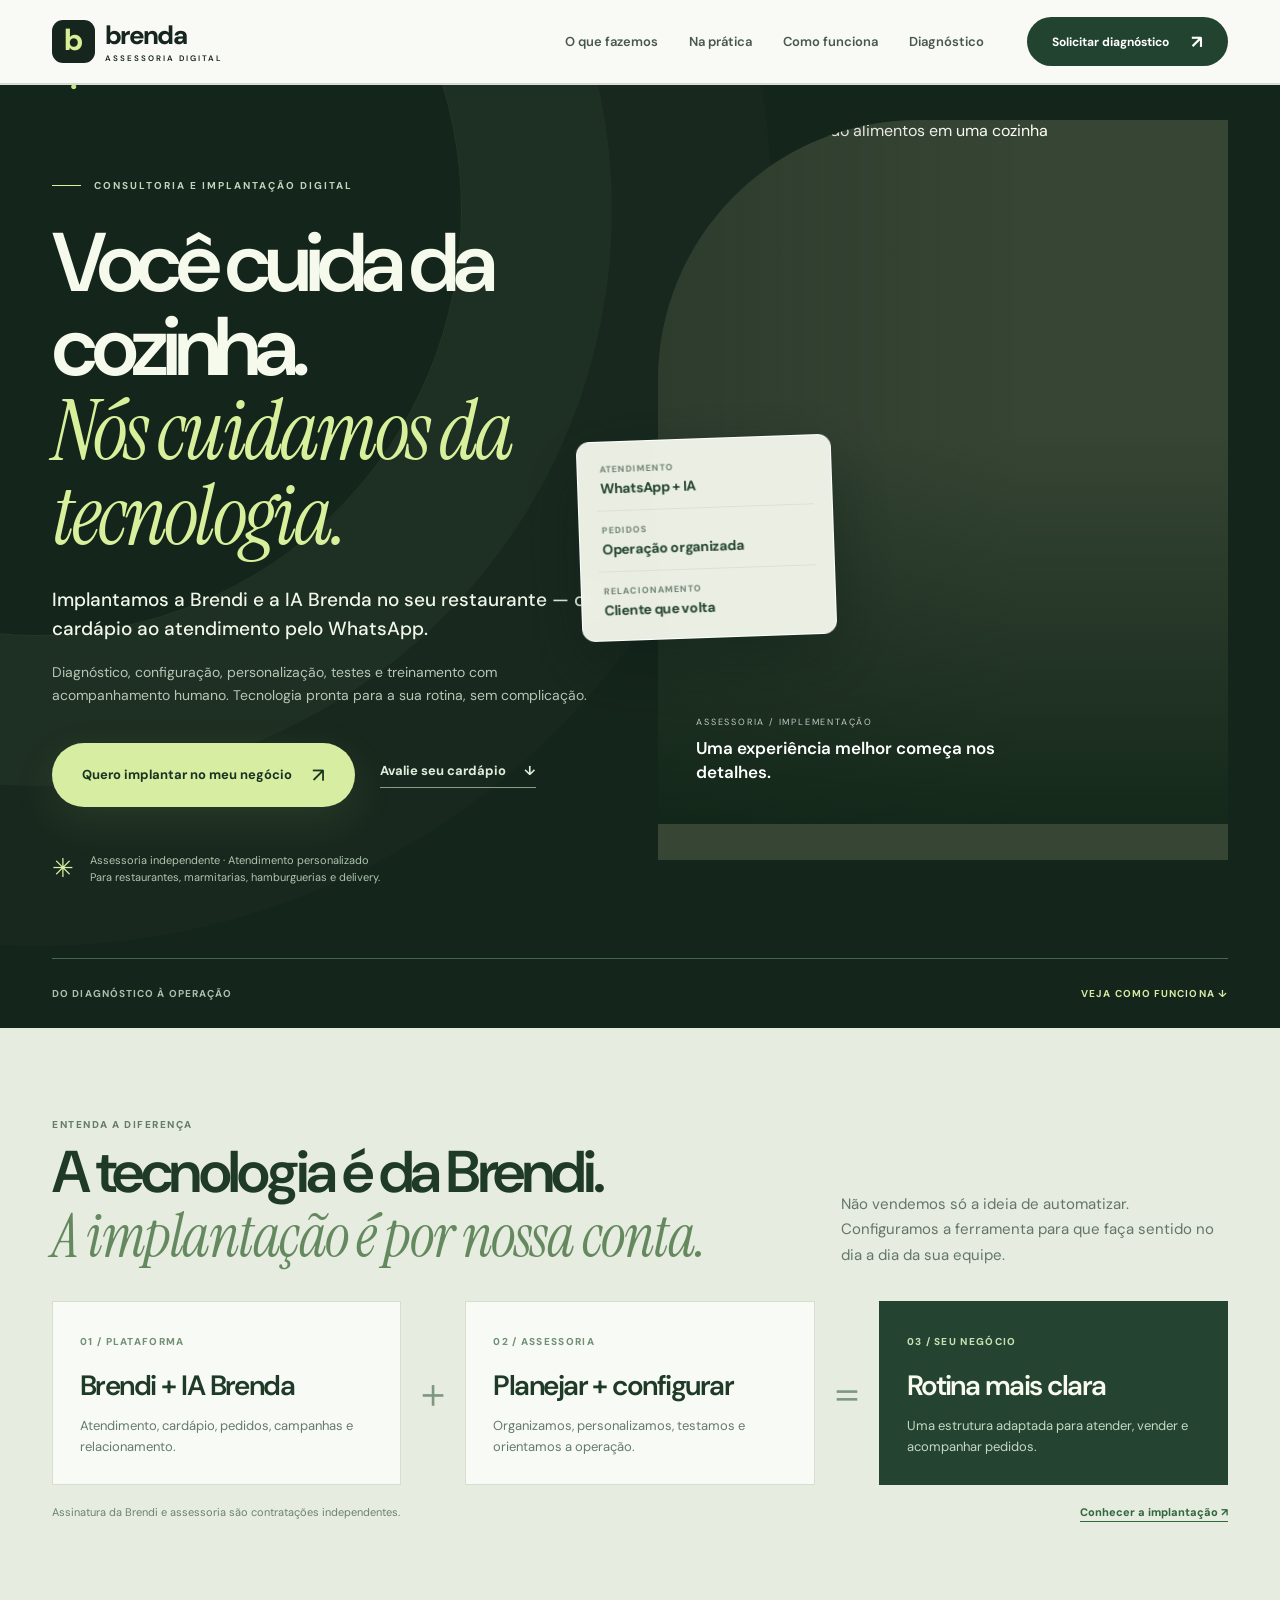
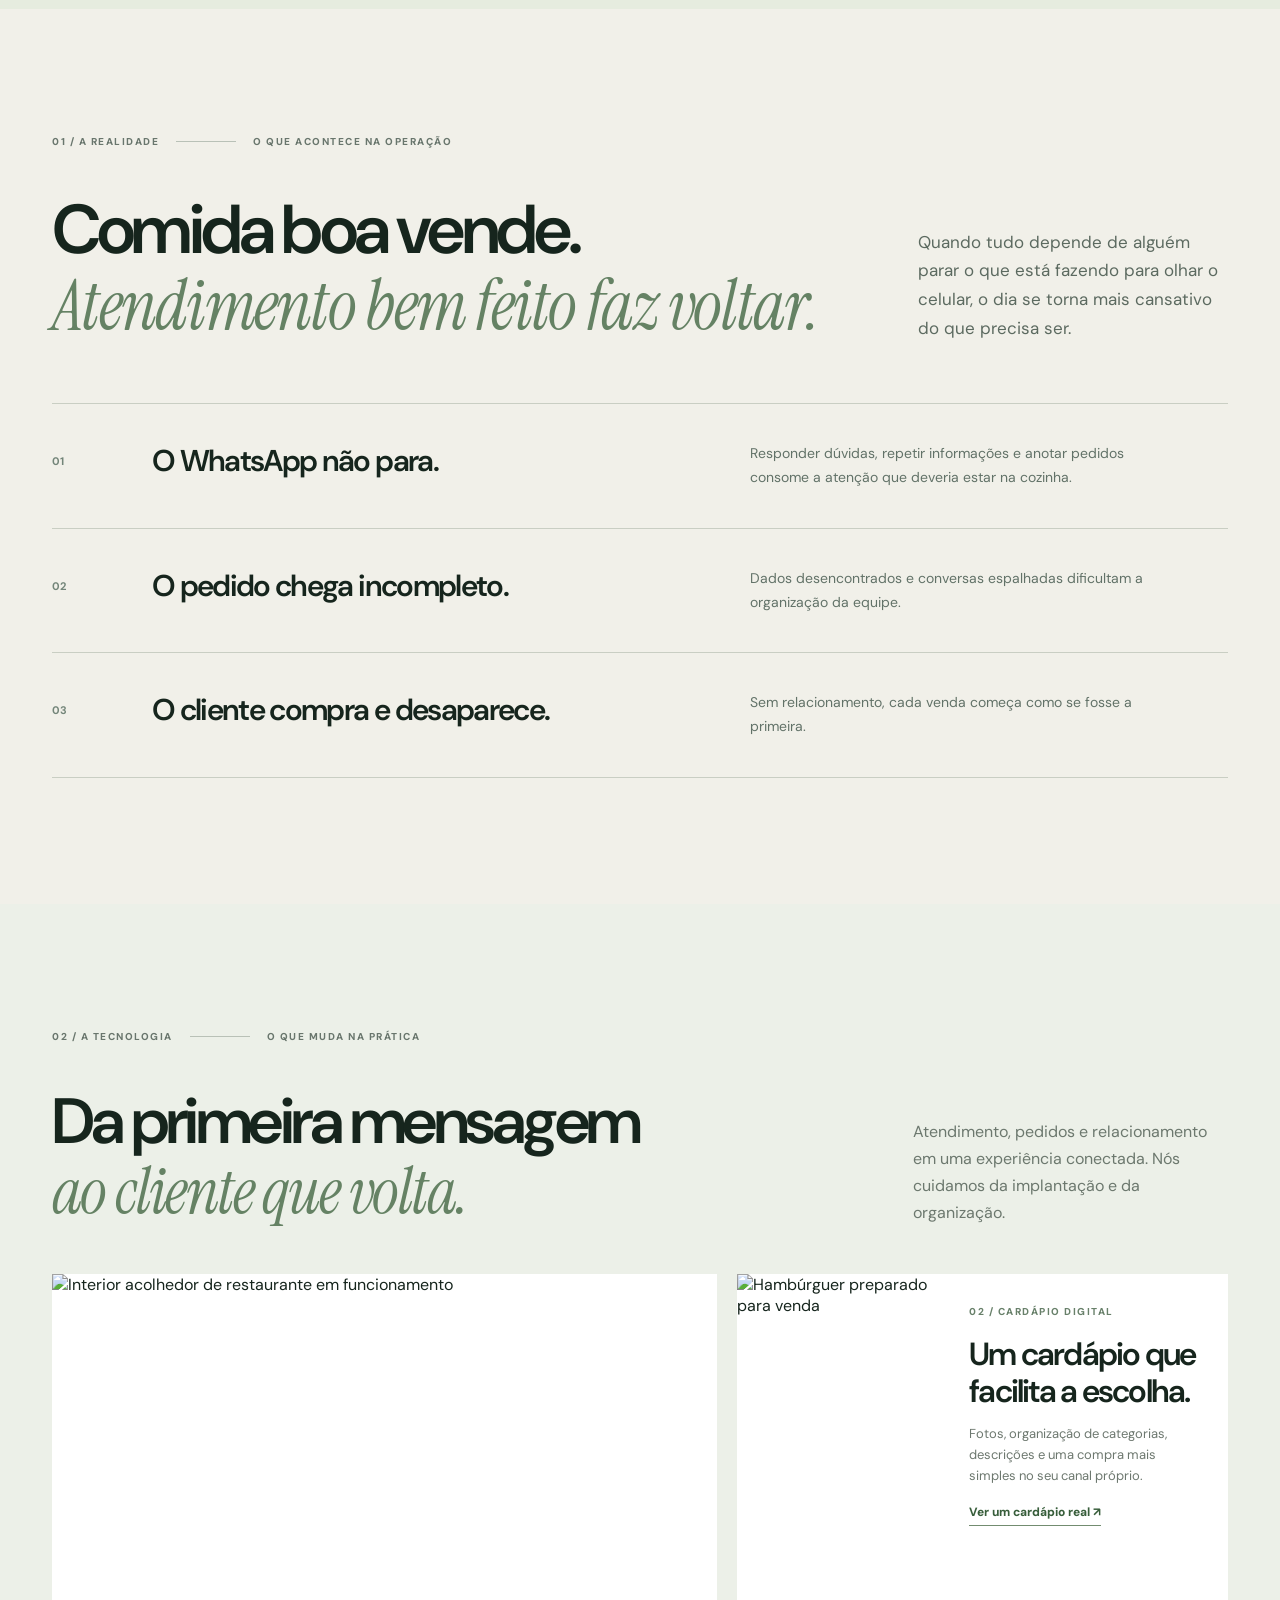
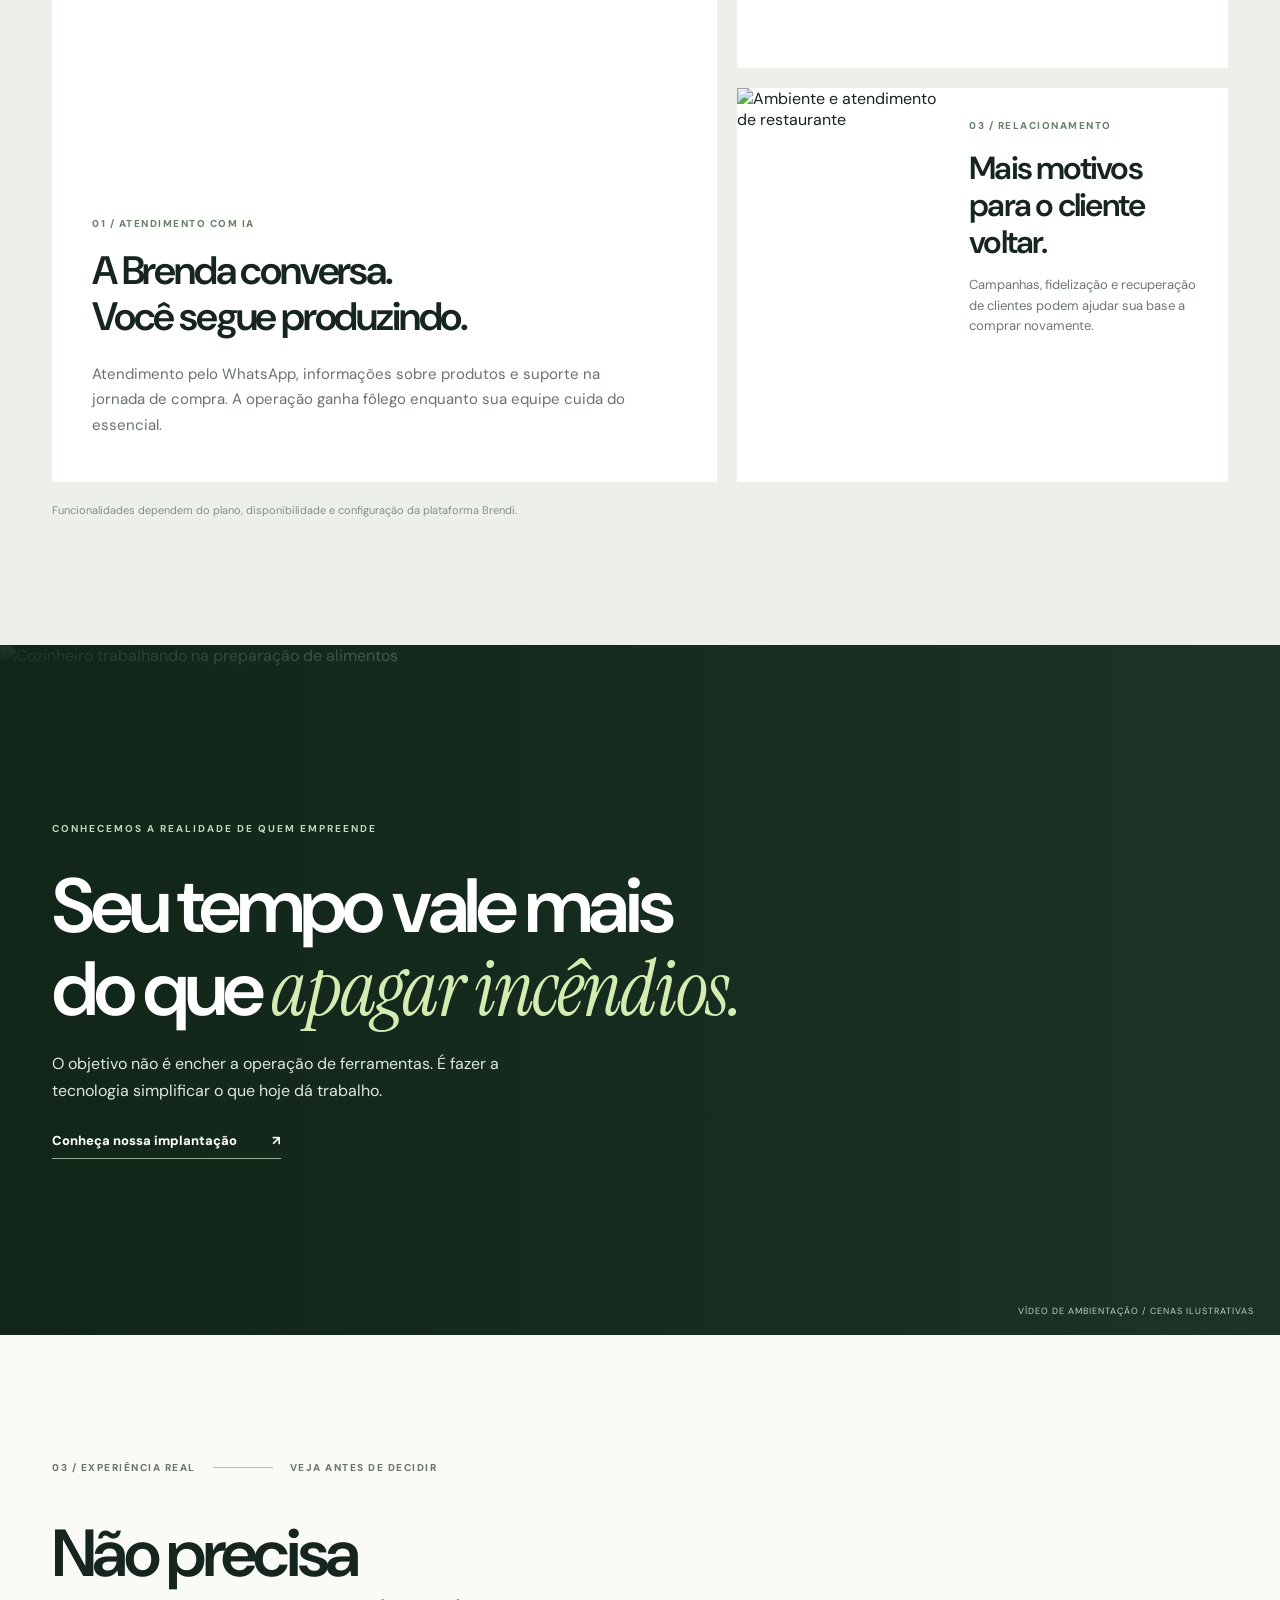
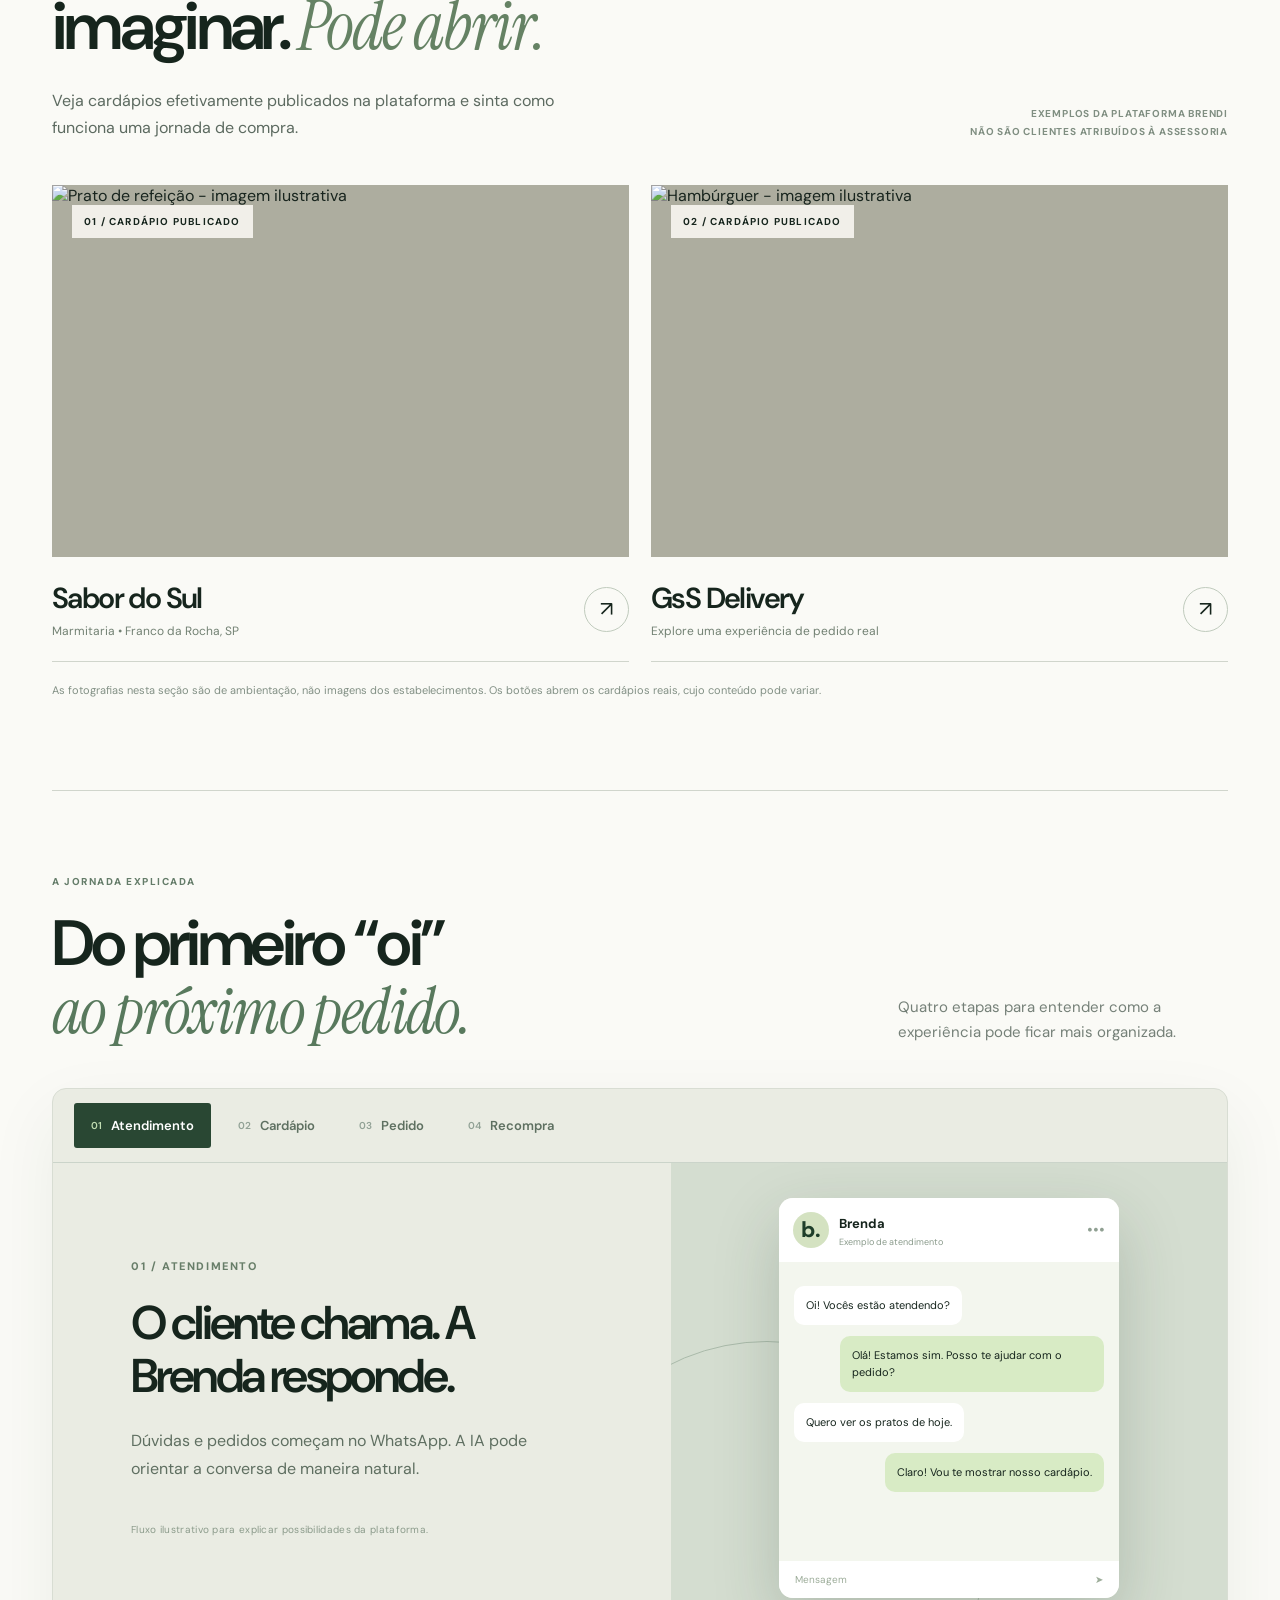
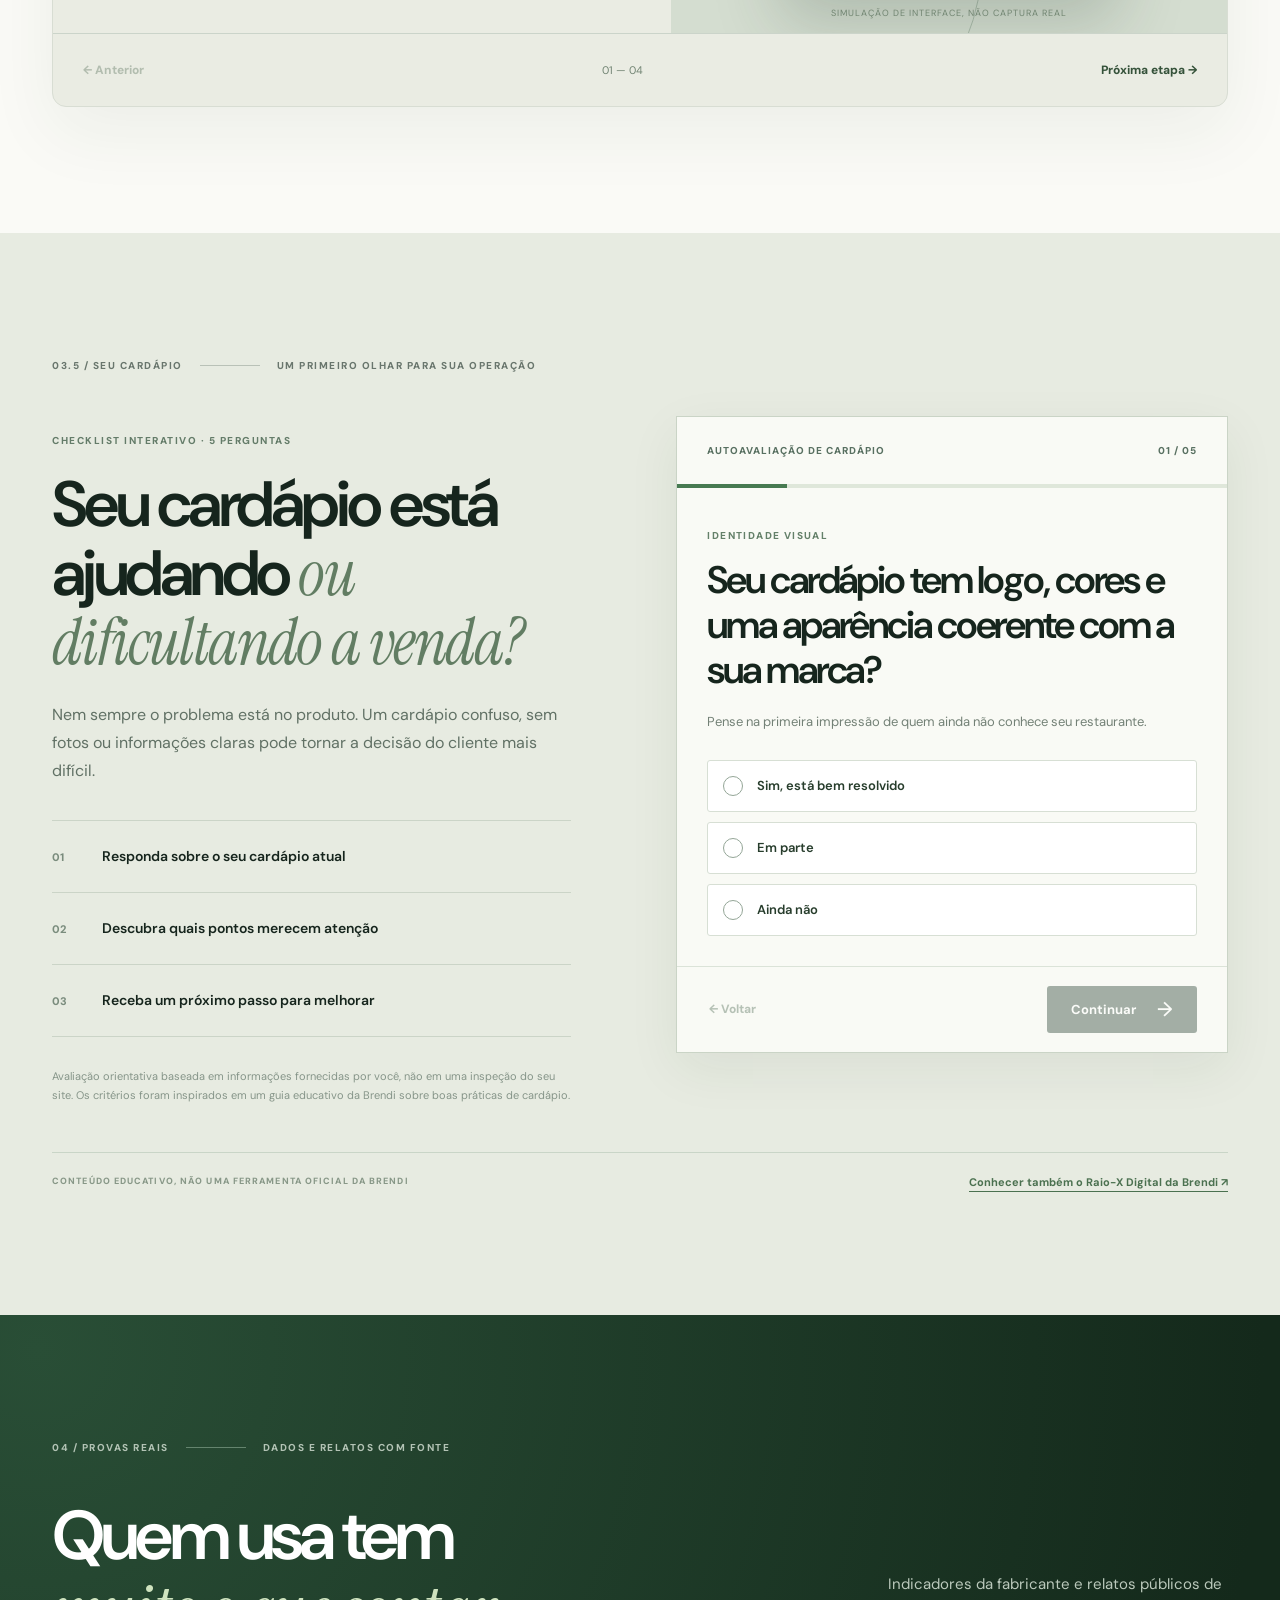
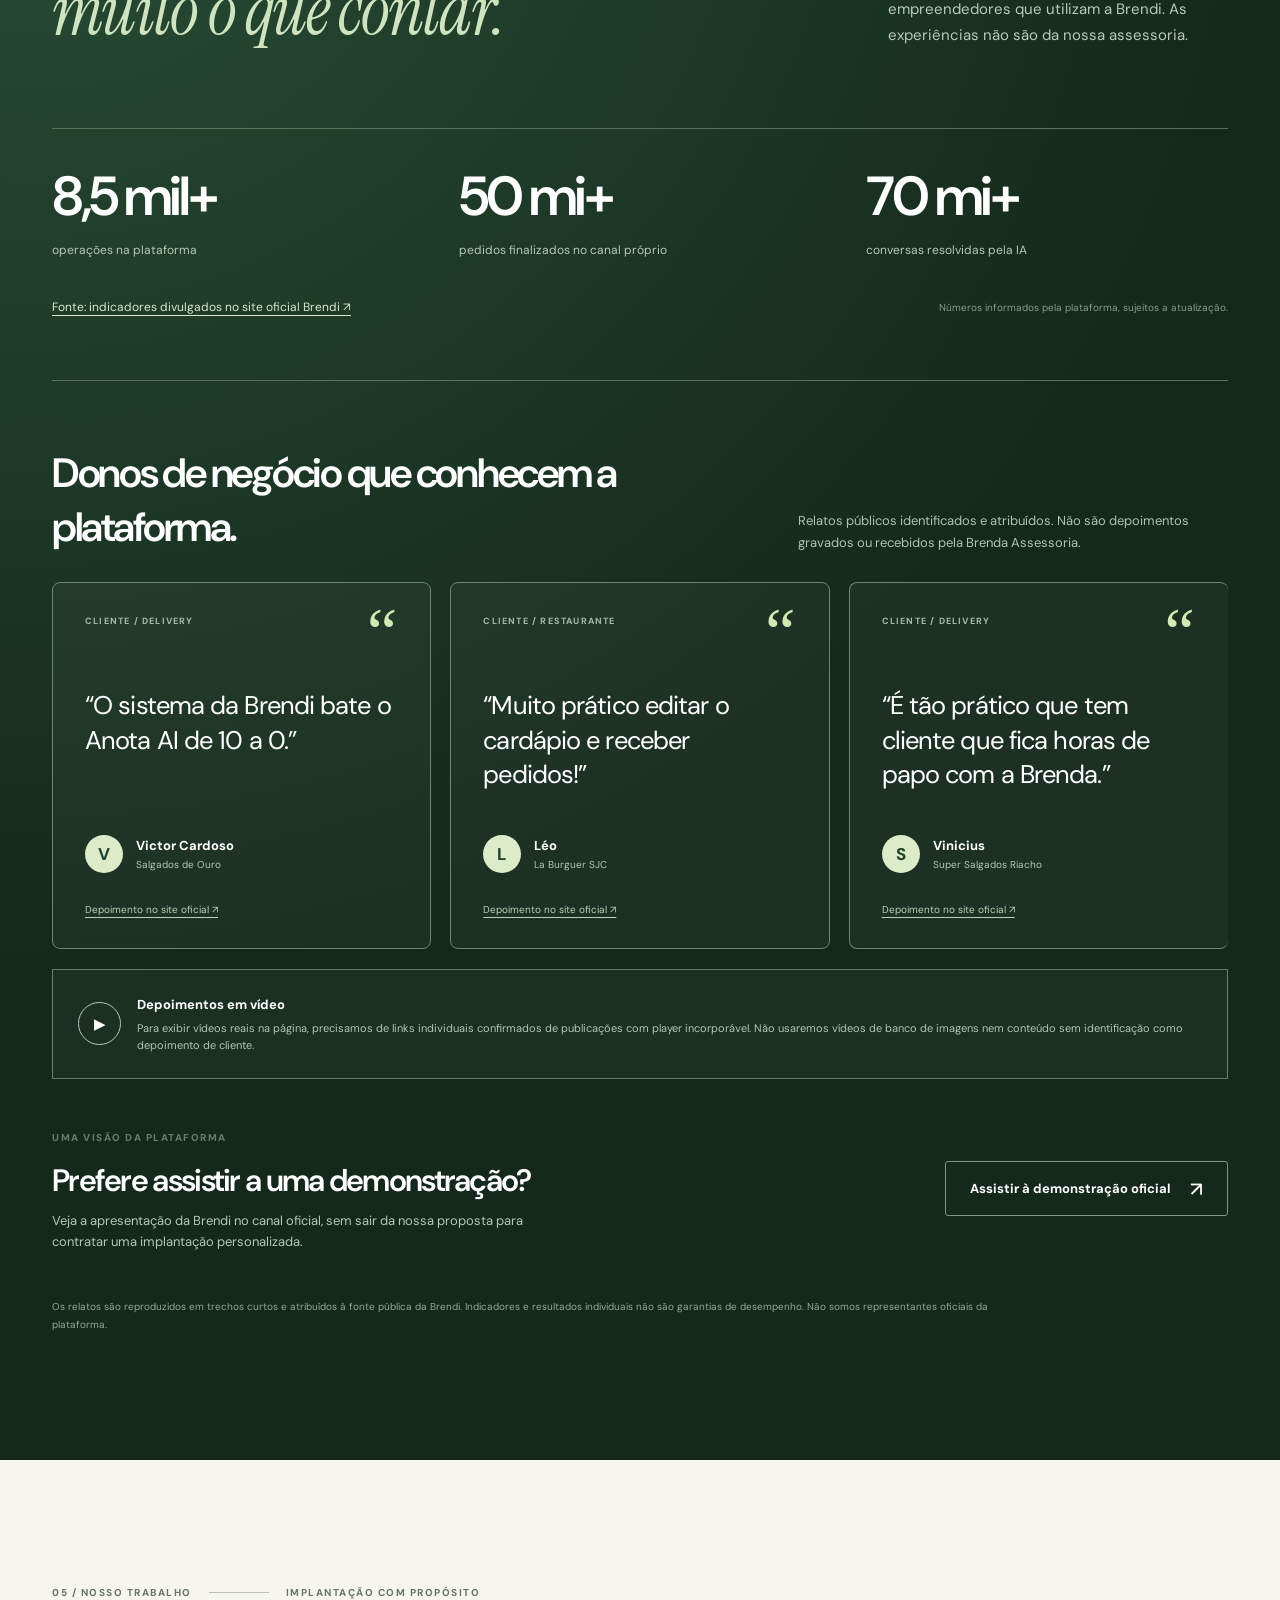
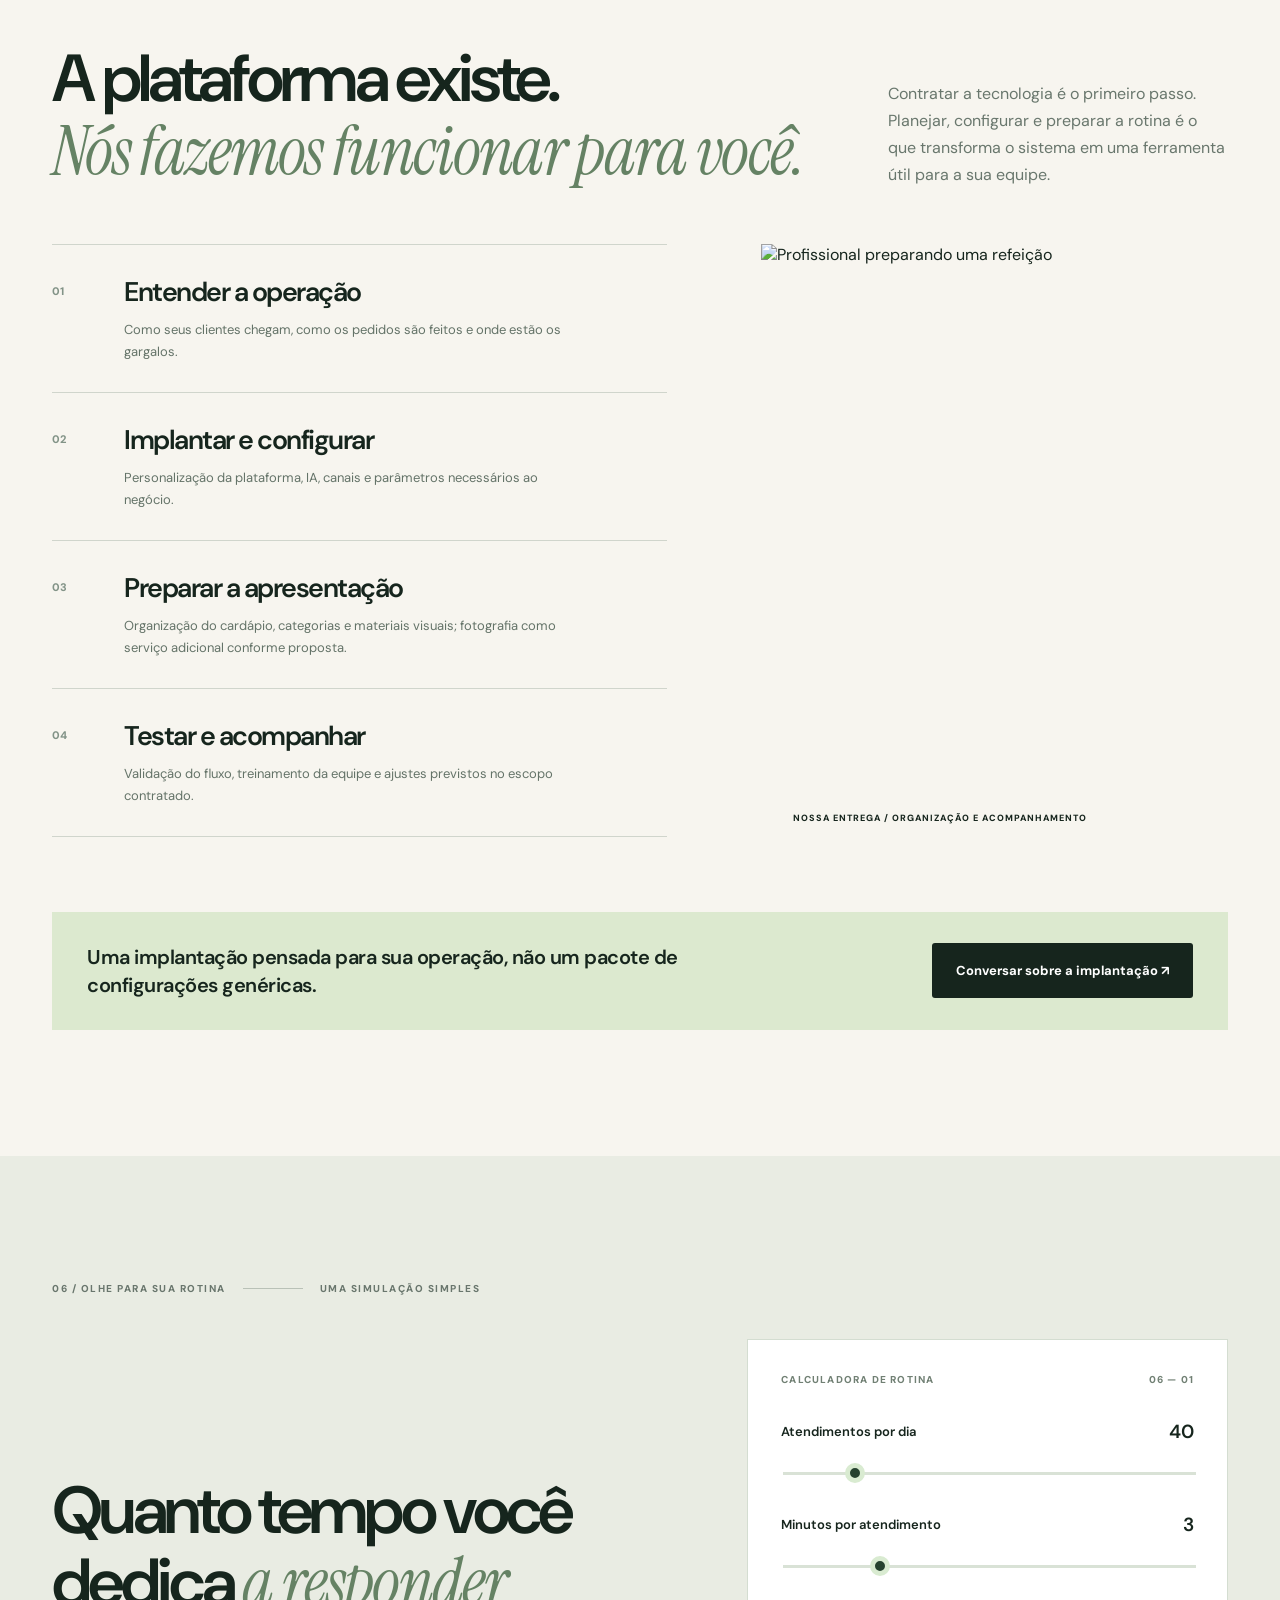
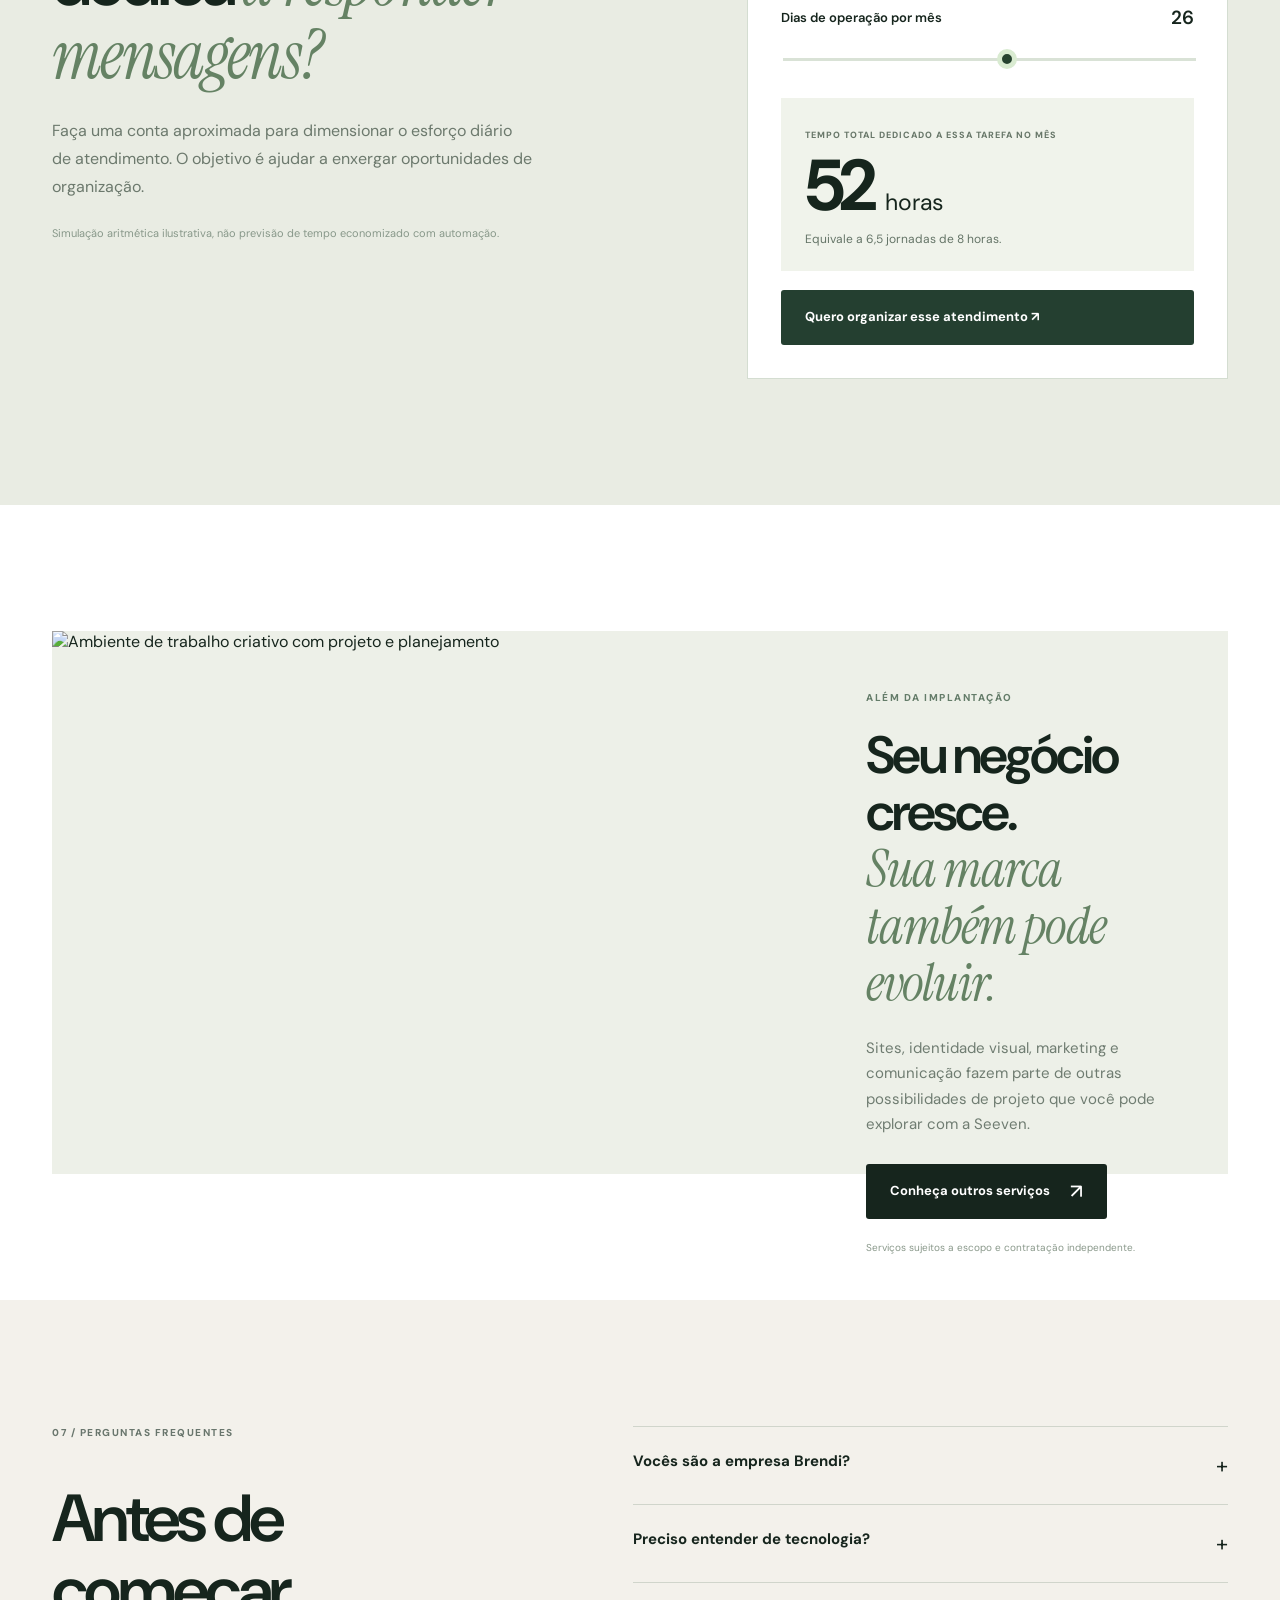
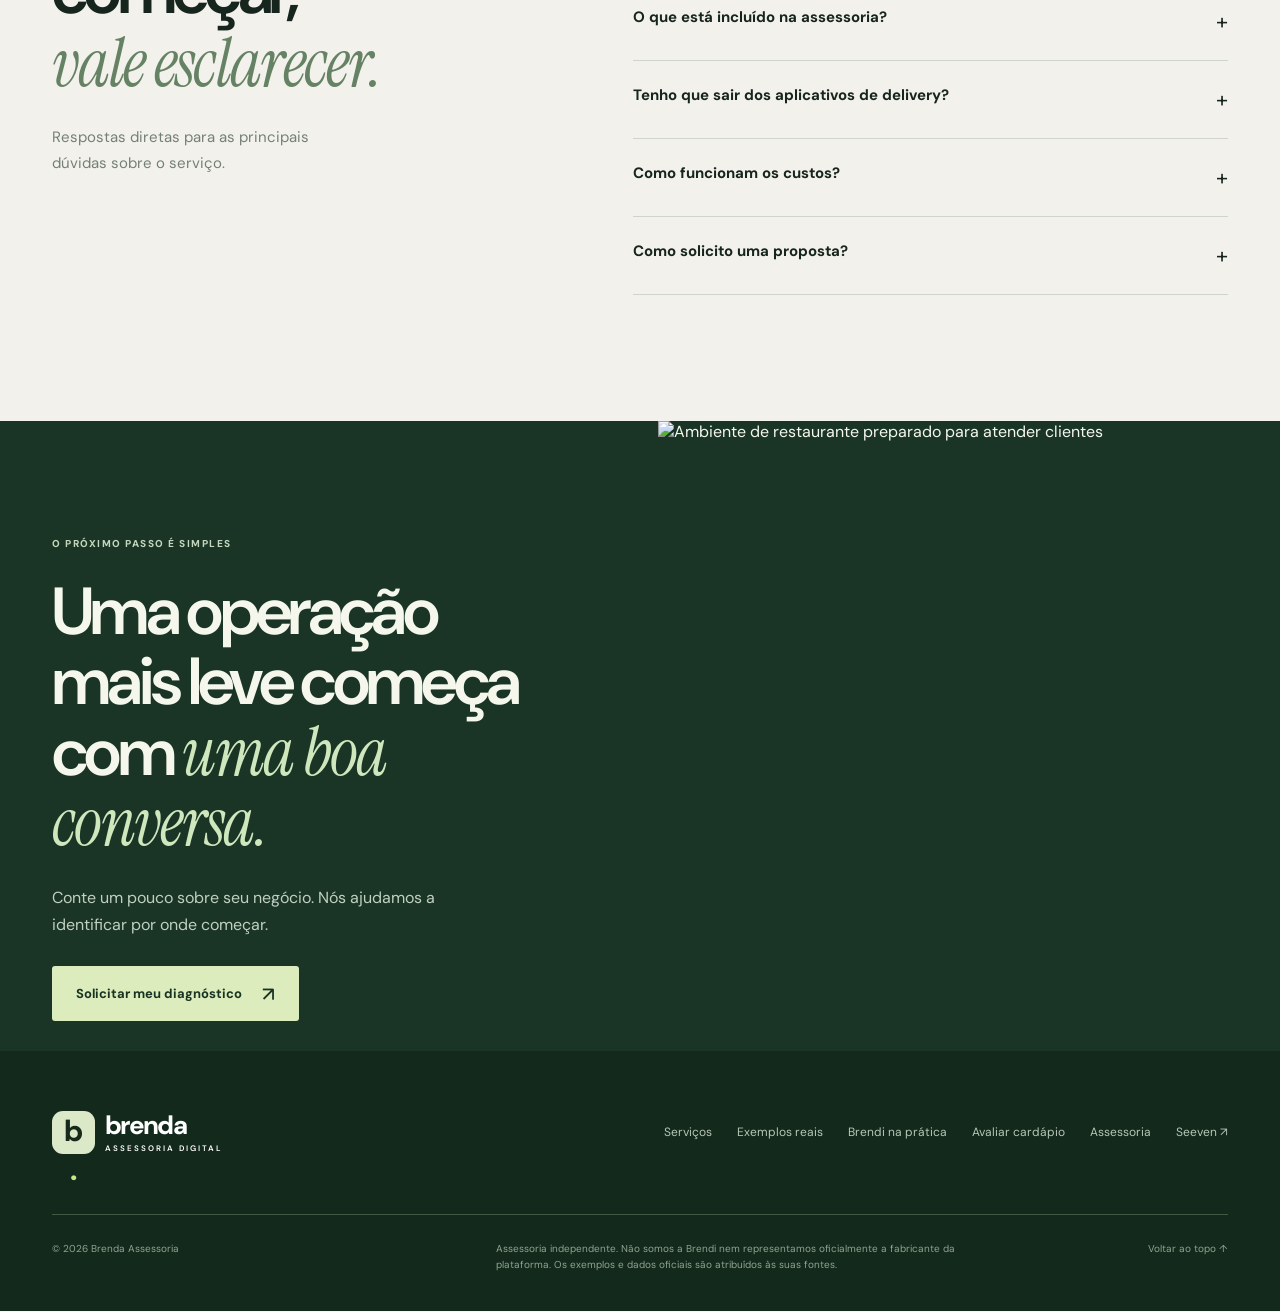
==== commit a47962bd: "design: cinematic premium desktop and verified client stories" ====
--- a/index.html
+++ b/index.html
@@ -3,7 +3,7 @@
 <head>
 <meta charset="utf-8"><meta name="viewport" content="width=device-width,initial-scale=1">
 <meta name="theme-color" content="#f7f5ef"><meta name="color-scheme" content="light">
-<meta name="description" content="Implantação personalizada da plataforma Brendi e da IA Brenda para restaurantes e delivery. Organize seu atendimento, cardápio, pedidos e relacionamento com assessoria especializada.">
+<meta name="description" content="Você cuida da cozinha. Nós implantamos a Brendi e a IA Brenda para organizar cardápio, WhatsApp e pedidos. Assessoria personalizada para restaurantes e deliveries.">
 <meta property="og:type" content="website"><meta property="og:locale" content="pt_BR">
 <meta property="og:title" content="Brenda Assessoria | Seu delivery, bem cuidado.">
 <meta property="og:description" content="A tecnologia certa, configurada para a realidade do seu negócio.">
@@ -12,7 +12,7 @@
 <link rel="preconnect" href="https://fonts.googleapis.com"><link rel="preconnect" href="https://fonts.gstatic.com" crossorigin>
 <link href="https://fonts.googleapis.com/css2?family=DM+Sans:wght@400;500;600;700;800&family=Instrument+Serif:ital@0;1&display=swap" rel="stylesheet">
 <link rel="stylesheet" href="/styles.css"><script defer src="/config.js"></script><script defer src="/script.js"></script>
-<title>Brenda Assessoria — Seu delivery, bem cuidado.</title>
+<title>Brenda Assessoria — Implantação da Brendi para seu delivery</title>
 </head>
 <body>
 <a href="#conteudo" class="skip">Ir para o conteúdo</a>
@@ -42,18 +42,32 @@
     <div class="shell hero-content">
       <div class="hero-text">
         <p class="kicker"><span class="kicker-line"></span> CONSULTORIA E IMPLANTAÇÃO DIGITAL</p>
-        <h1 id="hero-title">Seu delivery merece uma rotina <em>mais leve.</em></h1>
-        <p class="hero-intro">Você cuida do sabor, da equipe e de cada pedido. Nós ajudamos a tecnologia a cuidar do restante.</p>
-        <p class="hero-sub">Implantamos a plataforma Brendi e a IA Brenda de forma personalizada, sem exigir que você se torne especialista em sistemas.</p>
-        <div class="hero-buttons"><button type="button" class="button button-primary" data-open-lead>Quero conhecer a assessoria <span>↗</span></button><a href="#diagnostico-cardapio" class="button-text">Avalie seu cardápio <span>↓</span></a></div>
-        <div class="hero-cred"><span class="cred-icon">✳</span><span>Para quem empreende no setor de alimentação<br>e quer mais organização para crescer.</span></div>
+        <h1 id="hero-title">Você cuida da cozinha.<br><em>Nós cuidamos da tecnologia.</em></h1>
+        <p class="hero-intro">Implantamos a Brendi e a IA Brenda no seu restaurante — do cardápio ao atendimento pelo WhatsApp.</p>
+        <p class="hero-sub">Diagnóstico, configuração, personalização, testes e treinamento com acompanhamento humano. Tecnologia pronta para a sua rotina, sem complicação.</p>
+        <div class="hero-buttons"><button type="button" class="button button-primary" data-open-lead>Quero implantar no meu negócio <span>↗</span></button><a href="#diagnostico-cardapio" class="button-text">Avalie seu cardápio <span>↓</span></a></div>
+        <div class="hero-cred"><span class="cred-icon">✳</span><span>Assessoria independente · Atendimento personalizado<br>Para restaurantes, marmitarias, hamburguerias e delivery.</span></div>
       </div>
       <figure class="hero-photo">
         <img src="https://images.unsplash.com/photo-1556911220-bff31c812dba?auto=format&fit=crop&w=1100&q=80" alt="Profissional preparando alimentos em uma cozinha" width="850" height="1050" fetchpriority="high">
-        <figcaption><span>ROTINA DE VERDADE / 01</span><span>Uma operação melhor começa nos detalhes.</span></figcaption>
+        <div class="hero-flow" aria-hidden="true"><span>ATENDIMENTO <b>WhatsApp + IA</b></span><span>PEDIDOS <b>Operação organizada</b></span><span>RELACIONAMENTO <b>Cliente que volta</b></span></div><figcaption><span>ASSESSORIA / IMPLEMENTAÇÃO</span><span>Uma experiência melhor começa nos detalhes.</span></figcaption>
       </figure>
     </div>
-    <div class="shell hero-foot"><span>ESTRATÉGIA + TECNOLOGIA + EXECUÇÃO</span><a href="#desafios">CONTINUAR EXPLORANDO ↓</a></div>
+    <div class="shell hero-foot"><span>DO DIAGNÓSTICO À OPERAÇÃO</span><a href="#como-entregamos">VEJA COMO FUNCIONA ↓</a></div>
+  </section>
+
+  <section class="bridge" id="como-entregamos" aria-labelledby="bridge-title">
+    <div class="shell">
+      <div class="bridge-intro" data-reveal><span class="eyebrow-small">ENTENDA A DIFERENÇA</span><h2 id="bridge-title">A tecnologia é da Brendi.<br><em>A implantação é por nossa conta.</em></h2><p>Não vendemos só a ideia de automatizar. Configuramos a ferramenta para que faça sentido no dia a dia da sua equipe.</p></div>
+      <div class="bridge-steps">
+        <div data-reveal><span class="bridge-num">01 / PLATAFORMA</span><h3>Brendi + IA Brenda</h3><p>Atendimento, cardápio, pedidos, campanhas e relacionamento.</p></div>
+        <span class="bridge-divider" aria-hidden="true">＋</span>
+        <div data-reveal><span class="bridge-num">02 / ASSESSORIA</span><h3>Planejar + configurar</h3><p>Organizamos, personalizamos, testamos e orientamos a operação.</p></div>
+        <span class="bridge-divider" aria-hidden="true">＝</span>
+        <div data-reveal><span class="bridge-num">03 / SEU NEGÓCIO</span><h3>Rotina mais clara</h3><p>Uma estrutura adaptada para atender, vender e acompanhar pedidos.</p></div>
+      </div>
+      <div class="bridge-bottom"><span>Assinatura da Brendi e assessoria são contratações independentes.</span><a href="#metodo">Conhecer a implantação ↗</a></div>
+    </div>
   </section>
 
   <section class="problem section" id="desafios">
@@ -70,7 +84,7 @@
   <section class="services section" id="solucao">
     <div class="shell">
       <div class="section-label" data-reveal><span>02 / A TECNOLOGIA</span><i></i><span>O QUE MUDA NA PRÁTICA</span></div>
-      <div class="section-lead" data-reveal><h2>Menos processos soltos.<br><em>Mais coisas funcionando juntas.</em></h2><p>A Brendi reúne recursos de atendimento, pedidos, cardápio e relacionamento. Nosso trabalho é montar essa estrutura para a sua operação.</p></div>
+      <div class="section-lead" data-reveal><h2>Da primeira mensagem<br><em>ao cliente que volta.</em></h2><p>Atendimento, pedidos e relacionamento em uma experiência conectada. Nós cuidamos da implantação e da organização.</p></div>
       <div class="service-layout">
         <article class="service-main" data-reveal>
           <div class="service-photo"><img loading="lazy" src="https://images.unsplash.com/photo-1517248135467-4c7edcad34c4?auto=format&fit=crop&w=1160&q=80" alt="Interior acolhedor de restaurante em funcionamento" width="1020" height="650"></div>
@@ -174,22 +188,25 @@
 
   <section class="proof section" id="provas">
     <div class="shell">
-      <div class="section-label proof-label" data-reveal><span>04 / CREDIBILIDADE</span><i></i><span>NÚMEROS PUBLICADOS PELA BRENDI</span></div>
-      <div class="proof-top" data-reveal><h2>Uma plataforma<br>com <em>história real.</em></h2><p>A Brendi publica indicadores de adoção e relatos de estabelecimentos. Esses dados pertencem à plataforma e não representam resultados da nossa assessoria.</p></div>
+      <div class="section-label proof-label" data-reveal><span>04 / PROVAS REAIS</span><i></i><span>DADOS E RELATOS COM FONTE</span></div>
+      <div class="proof-top" data-reveal><h2>Quem usa tem<br><em>muito o que contar.</em></h2><p>Indicadores da fabricante e relatos públicos de empreendedores que utilizam a Brendi. As experiências não são da nossa assessoria.</p></div>
       <div class="proof-stats">
         <div data-reveal><strong>8,5 mil+</strong><span>operações na plataforma</span></div>
         <div data-reveal><strong>50 mi+</strong><span>pedidos finalizados no canal próprio</span></div>
         <div data-reveal><strong>70 mi+</strong><span>conversas resolvidas pela IA</span></div>
       </div>
       <div class="proof-source"><a href="https://brendi.com.br/" target="_blank" rel="noopener noreferrer">Fonte: indicadores divulgados no site oficial Brendi ↗</a><span>Números informados pela plataforma, sujeitos a atualização.</span></div>
-      <div class="cases-head" data-reveal><h3>O que a própria Brendi mostra.</h3><p>Em vez de inventar depoimentos, indicamos relatos e demonstrações publicados pelos responsáveis pela tecnologia.</p></div>
-      <div class="proof-cards">
-        <a href="https://lp.brendi.com.br/#resultados" target="_blank" rel="noopener noreferrer" class="proof-card" data-reveal><span>EXPERIÊNCIAS DIVULGADAS</span><h4>Moot Burguer</h4><p>Apresentada no site oficial com o destaque de crescimento de faturamento.</p><span class="proof-link">Ver na fonte oficial ↗</span></a>
-        <a href="https://lp.brendi.com.br/#resultados" target="_blank" rel="noopener noreferrer" class="proof-card" data-reveal><span>EXPERIÊNCIAS DIVULGADAS</span><h4>Layane</h4><p>História publicada pela Brendi sobre a evolução das vendas de seu delivery.</p><span class="proof-link">Ver na fonte oficial ↗</span></a>
-        <a href="https://brendi.com.br/creators" target="_blank" rel="noopener noreferrer" class="proof-card" data-reveal><span>CRIADORES E OPERADORES</span><h4>Quem usa no dia a dia</h4><p>Conteúdos de empreendedores e criadores que compartilham a rotina com a plataforma.</p><span class="proof-link">Conhecer os relatos ↗</span></a>
-      </div>
+      
+      <div class="cases-head" data-reveal><h3>Donos de negócio que conhecem a plataforma.</h3><p>Relatos públicos identificados e atribuídos. Não são depoimentos gravados ou recebidos pela Brenda Assessoria.</p></div>
+      <div class="proof-cards proof-testimonials">
+        <article class="proof-card testimonial-card" data-reveal><span class="testimonial-top">CLIENTE / DELIVERY <b aria-hidden="true">“</b></span><blockquote>“O sistema da Brendi bate o Anota AI de 10 a 0.”</blockquote><div class="testimonial-person"><div class="testimonial-avatar">V</div><div><strong>Victor Cardoso</strong><small>Salgados de Ouro</small></div></div><a class="testimonial-source" href="https://lp.cnpj.brendi.com.br/" target="_blank" rel="noopener noreferrer">Depoimento no site oficial ↗</a></article>
+        <article class="proof-card testimonial-card" data-reveal><span class="testimonial-top">CLIENTE / RESTAURANTE <b aria-hidden="true">“</b></span><blockquote>“Muito prático editar o cardápio e receber pedidos!”</blockquote><div class="testimonial-person"><div class="testimonial-avatar">L</div><div><strong>Léo</strong><small>La Burguer SJC</small></div></div><a class="testimonial-source" href="https://lp.cnpj.brendi.com.br/" target="_blank" rel="noopener noreferrer">Depoimento no site oficial ↗</a></article>
+        <article class="proof-card testimonial-card" data-reveal><span class="testimonial-top">CLIENTE / DELIVERY <b aria-hidden="true">“</b></span><blockquote>“É tão prático que tem cliente que fica horas de papo com a Brenda.”</blockquote><div class="testimonial-person"><div class="testimonial-avatar">S</div><div><strong>Vinicius</strong><small>Super Salgados Riacho</small></div></div><a class="testimonial-source" href="https://lp.cnpj.brendi.com.br/" target="_blank" rel="noopener noreferrer">Depoimento no site oficial ↗</a></article>
+      </div>
+      <div class="videos-explain" data-reveal><div class="videos-explain-icon" aria-hidden="true">▶</div><div><strong>Depoimentos em vídeo</strong><p>Para exibir vídeos reais na página, precisamos de links individuais confirmados de publicações com player incorporável. Não usaremos vídeos de banco de imagens nem conteúdo sem identificação como depoimento de cliente.</p></div></div>
+      <div class="video-testimonials" id="video-testimonials" hidden aria-label="Depoimentos em vídeo verificados"></div>
       <div class="official-demo" data-reveal><div><span class="eyebrow-small">UMA VISÃO DA PLATAFORMA</span><h3>Prefere assistir a uma demonstração?</h3><p>Veja a apresentação da Brendi no canal oficial, sem sair da nossa proposta para contratar uma implantação personalizada.</p></div><a href="https://lp.brendi.com.br/#demo" target="_blank" rel="noopener noreferrer" class="button button-outline-light" data-track="demo_brendi">Assistir à demonstração oficial <span>↗</span></a></div>
-      <p class="proof-disclaimer">Os cases, dados e vídeos pertencem à Brendi e são exibidos em suas páginas oficiais. Não representam depoimentos obtidos pela Brenda Assessoria, nem garantias de resultados.</p>
+      <p class="proof-disclaimer">Os relatos são reproduzidos em trechos curtos e atribuídos à fonte pública da Brendi. Indicadores e resultados individuais não são garantias de desempenho. Não somos representantes oficiais da plataforma.</p>
     </div>
   </section>
 
--- a/styles.css
+++ b/styles.css
@@ -92,3 +92,67 @@
  .audit-footer{flex-direction:column;align-items:flex-start;gap:11px;margin-top:29px}
 }
 @media(prefers-reduced-motion:reduce){.audit-progress span{transition:none}}
+
+
+/* V4 desktop direction — big editorial hero; mobile interactions remain */
+@media(min-width:931px){
+:root{--container:1440px}
+.header{height:84px;background:#f9faf5;box-shadow:0 1px 0 #dbe1d7}.header-row{gap:43px}.nav-desktop{gap:31px}.nav-desktop a{font-size:13px}
+.nav-contact{border:0;border-radius:30px;background:#22432f;color:white;min-height:49px;padding-inline:25px;transition:transform .25s,background .25s}
+.nav-contact:hover{transform:translateY(-2px);background:#376345}
+.hero{background:#14251b;color:#f6faed;position:relative;overflow:hidden}.hero:before{content:"";position:absolute;width:850px;height:850px;border:1px solid #d9f19f16;border-radius:50%;left:-390px;top:-300px;box-shadow:0 0 0 150px #ddf4b208,0 0 0 310px #ddf4b204}
+.hero-content{min-height:770px;grid-template-columns:1.05fr .95fr;gap:3%}.hero-text{padding:95px 0 70px;position:relative;z-index:3}
+.hero .kicker{color:#c1d5be;font-size:10px}.hero .kicker-line{background:#d9f19f}
+.hero h1{font-size:clamp(67px,6.5vw,111px);line-height:1.012;margin:29px 0 27px;letter-spacing:-.076em;max-width:750px}.hero h1 em{color:#d8f09b;letter-spacing:-.035em}
+.hero-intro{color:#f0f7e9;font-size:19px;line-height:1.55;max-width:565px}.hero-sub{color:#b7c6b5;font-size:14px;max-width:545px}
+.hero-buttons{margin-top:35px}.hero-buttons .button-primary{min-height:64px;border-radius:40px;background:#d7eda1;color:#183422;padding-inline:30px;box-shadow:0 14px 43px #badd811a}
+.hero-buttons .button-primary:hover{background:#effecb}.hero .button-text{color:#e0eddb;border-color:#899c85}
+.hero-cred{border:0;padding-top:42px;color:#b0c6ae}.hero-cred .cred-icon{color:#d7eda1}
+.hero-photo{margin-top:36px;height:740px;min-height:740px;border-radius:260px 0 0 0;overflow:visible}
+.hero-photo img{height:calc(100% - 36px);width:100%;border-radius:260px 0 0 0;object-fit:cover;object-position:53% 44%;filter:saturate(.82) contrast(1.08)}
+.hero-photo:after{inset:0 0 36px;border-radius:260px 0 0 0;background:linear-gradient(0deg,#0d2316d4,transparent 55%),linear-gradient(90deg,#14251b44,transparent 63%)}
+.hero-photo figcaption{bottom:75px;z-index:3;left:38px}
+.hero-flow{display:flex;flex-direction:column;position:absolute;z-index:3;left:-79px;top:43%;width:255px;background:#f7faeff0;backdrop-filter:blur(13px);color:#22402b;border:1px solid #fff;border-radius:13px;padding:8px 18px;box-shadow:0 23px 67px #091c1366;transform:rotate(-2deg);animation:heroFloat 8s ease-in-out infinite}
+.hero-flow>span{display:flex;flex-direction:column;gap:4px;padding:13px 4px;border-bottom:1px solid #d9e1d2;font-size:9px;font-weight:800;letter-spacing:1px;color:#708475}
+.hero-flow>span:last-child{border:0}.hero-flow b{font-size:14px;color:#23452e;letter-spacing:-.3px}
+.hero-foot{height:70px;border-color:#48654e;position:relative;color:#abc0ad}.hero-foot a{color:#d7e9a3}
+.section{padding-block:126px}.problem{background:#f1f0e9}.problem-title h2{font-size:clamp(66px,5.4vw,89px);max-width:960px}.issue-list article{padding-block:38px}
+.services{background:#ecf0e8}.services .section-lead h2{font-size:clamp(60px,5vw,82px)}
+.service-main,.service-small{background:white}.service-photo{min-height:500px}
+.cinema{min-height:690px}.cinema-shade{background:linear-gradient(90deg,#102518f0 0%,#102518aa 48%,#1025183d)}
+.cinema h2{font-size:clamp(70px,6vw,102px)}.experience{background:#fafaf6}
+.story{border-radius:14px;overflow:hidden;box-shadow:0 25px 70px #1b3c2210}.story-editorial{padding:78px}
+.proof{background:radial-gradient(circle at 3% 2%,#294e36,#14291b 58%)}
+.proof-top h2{font-size:clamp(66px,5.4vw,90px)}.proof-stats{margin-top:80px}
+.proof-cards{border:0;gap:19px;grid-template-columns:repeat(3,minmax(0,1fr))}
+.proof-card{border:1px solid #6a876f;background:#ffffff09;border-radius:8px;padding:32px!important;min-height:315px;transition:transform .3s,background .3s}
+.proof-card:hover{background:#ffffff15;transform:translateY(-5px)}
+.closing{background:#1a3526}
+}
+@keyframes heroFloat{50%{transform:translateY(-9px) rotate(-1deg)}}
+@media(max-width:930px){.hero-flow{display:none}}
+@media(prefers-reduced-motion:reduce){.hero-flow{animation:none!important}}
+.bridge{background:#e6ecdf;padding:90px 0;color:#1f3b28}
+.bridge-intro{display:grid;grid-template-columns:1.15fr .63fr;gap:7%;align-items:end;margin-bottom:43px}
+.bridge-intro .eyebrow-small{grid-column:1/-1}.bridge-intro h2{font-size:clamp(46px,4.6vw,73px);line-height:1.08;letter-spacing:-.06em}.bridge-intro h2 em{color:#65895f}
+.bridge-intro p{font-size:15px;line-height:1.7;color:#63766a}
+.bridge-steps{display:flex;align-items:stretch;gap:12px}.bridge-steps>div{flex:1;min-width:0;background:#f8faf5;padding:27px;border:1px solid #d4dfcf}
+.bridge-steps>div:last-child{background:#244431;border-color:#244431;color:#f7faed}
+.bridge-num{font-size:10px;letter-spacing:1.3px;font-weight:800;color:#719075}.bridge-steps>div:last-child .bridge-num{color:#c8e1b2}
+.bridge-steps h3{font-size:28px;margin-top:20px;line-height:1.15}.bridge-steps p{font-size:13px;line-height:1.65;color:#657a6b;margin-top:12px}.bridge-steps>div:last-child p{color:#c4d8c4}
+.bridge-divider{align-self:center;font:400 40px "Instrument Serif",Georgia,serif;color:#7d9780}
+.bridge-bottom{display:flex;justify-content:space-between;gap:18px;font-size:11px;color:#6a836e;margin-top:20px}.bridge-bottom a{font-weight:800;color:#32683d;text-decoration:underline;text-underline-offset:5px}
+.proof-testimonials{display:grid;grid-template-columns:repeat(3,minmax(0,1fr))}
+.testimonial-card{display:flex;flex-direction:column}
+.testimonial-top{display:flex;justify-content:space-between;align-items:start;font-size:10px;font-weight:800;color:#c4d6be;letter-spacing:1.2px}
+.testimonial-top b{font:400 68px/.5 "Instrument Serif",Georgia,serif;color:#d3e9b2}
+.testimonial-card blockquote{font-size:clamp(20px,2vw,30px);line-height:1.35;letter-spacing:-.035em;margin:26px 0 28px}
+.testimonial-person{display:flex;align-items:center;gap:13px;margin-top:auto}
+.testimonial-avatar{height:38px;width:38px;border-radius:50%;display:grid;place-items:center;background:#dcecc8;color:#23452e;font-size:17px;font-weight:800}
+.testimonial-person strong{font-size:13px;display:block}.testimonial-person small{display:block;font-size:10px;color:#b7c8b7;margin-top:4px}
+.testimonial-source{display:inline-block;color:#bbd2b6;font-size:10px;margin-top:16px;text-decoration:underline;text-underline-offset:4px}
+.videos-explain{border:1px solid #68806b;display:flex;gap:16px;align-items:center;background:#ffffff08;padding:23px 25px;margin-top:20px}
+.videos-explain-icon{height:43px;width:43px;display:grid;place-items:center;border:1px solid #b0c8ae;border-radius:50%;font-size:15px;flex-shrink:0}
+.videos-explain strong{font-size:13px}.videos-explain p{color:#b2c5b1;font-size:11px;line-height:1.6;margin-top:6px}
+@media(max-width:930px){.bridge-intro{grid-template-columns:1fr;gap:14px}.bridge-intro .eyebrow-small{grid-column:auto}.bridge-steps h3{font-size:23px}.bridge-steps>div{padding:21px}}
+@media(max-width:680px){.bridge{padding:65px 0}.bridge-intro h2{font-size:clamp(41px,9vw,58px)}.bridge-intro p{font-size:14px}.bridge-steps{flex-direction:column;gap:0}.bridge-steps>div{background:transparent;border:0;border-top:1px solid #c6d7c5;padding:21px 0}.bridge-steps>div:last-child{padding:25px;margin-top:8px;border-radius:5px}.bridge-divider{display:none}.bridge-steps h3{font-size:25px;margin-top:10px}.bridge-steps p{font-size:12px}.bridge-bottom{flex-direction:column;gap:12px}.proof-testimonials{display:flex;gap:0;overflow-x:auto;scroll-snap-type:x mandatory}.testimonial-card{min-width:82%;scroll-snap-align:start}.testimonial-card blockquote{font-size:22px}.videos-explain{padding:19px;align-items:flex-start}}
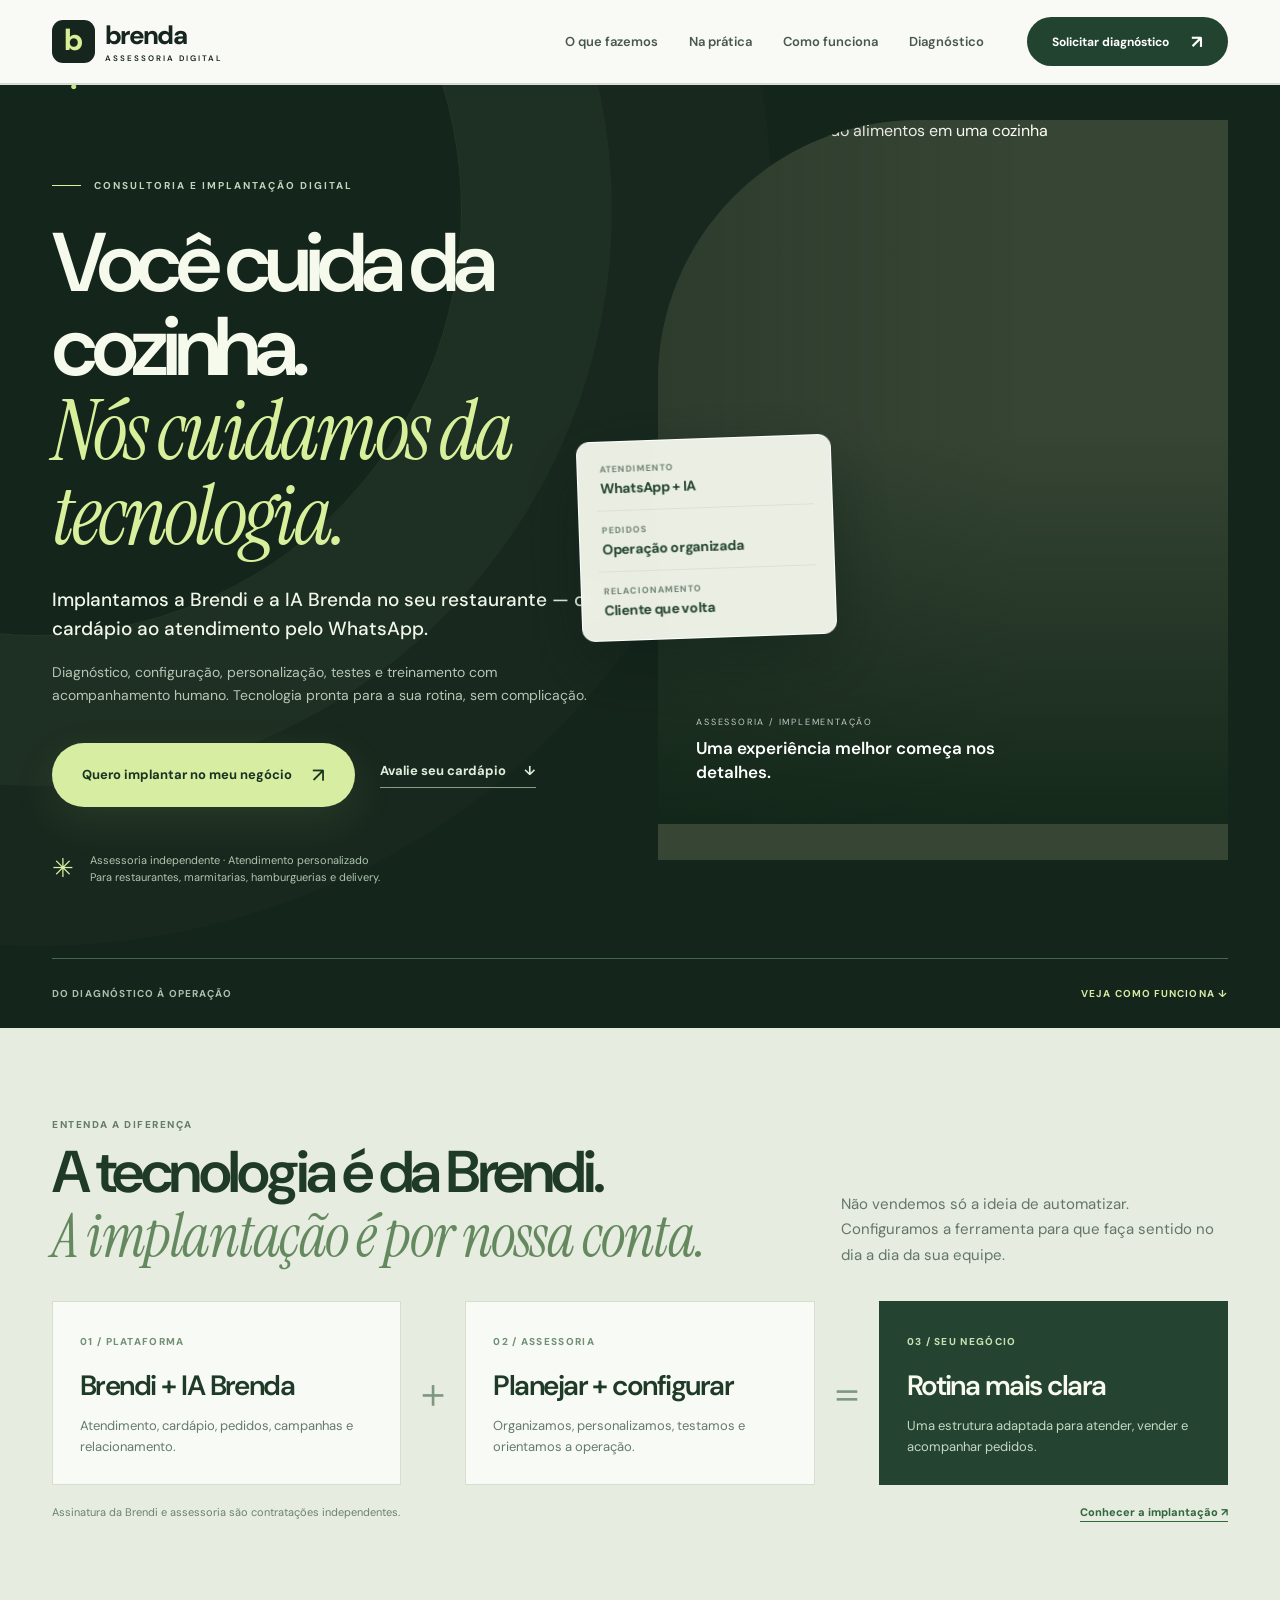
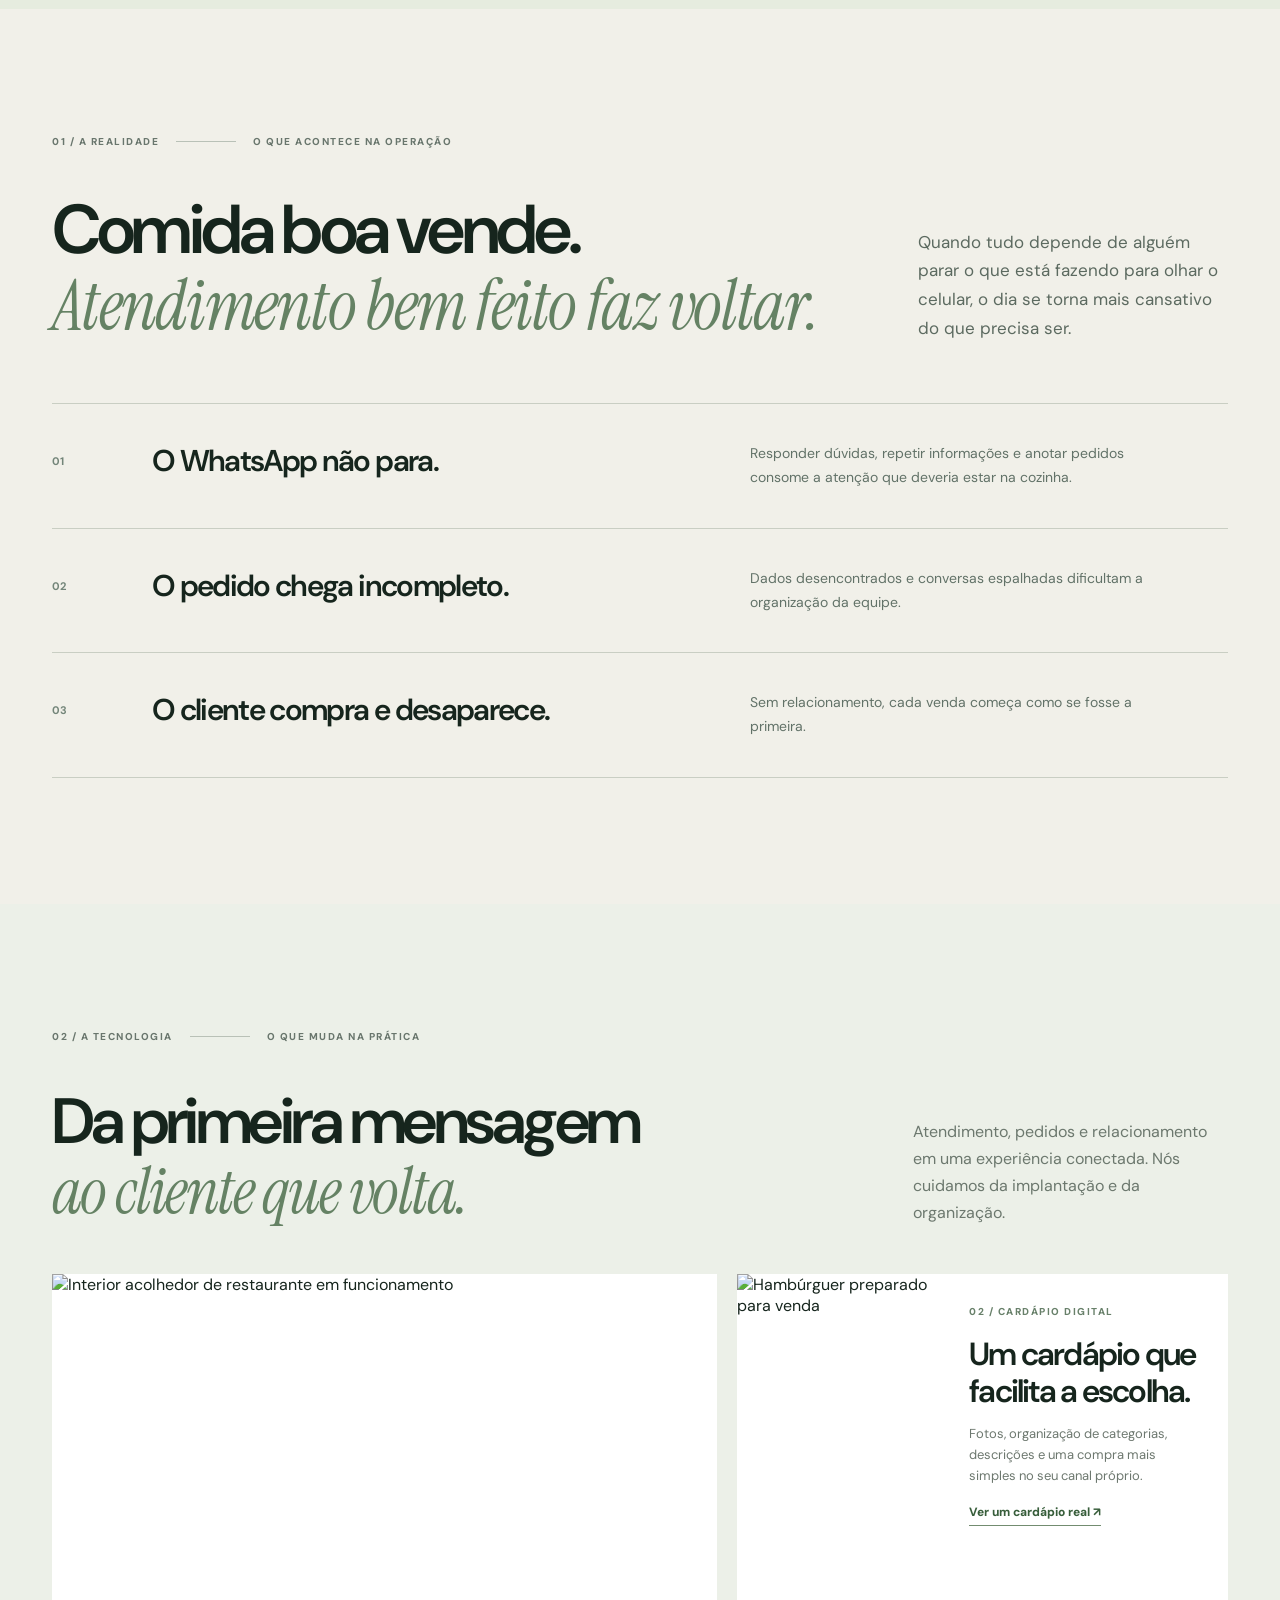
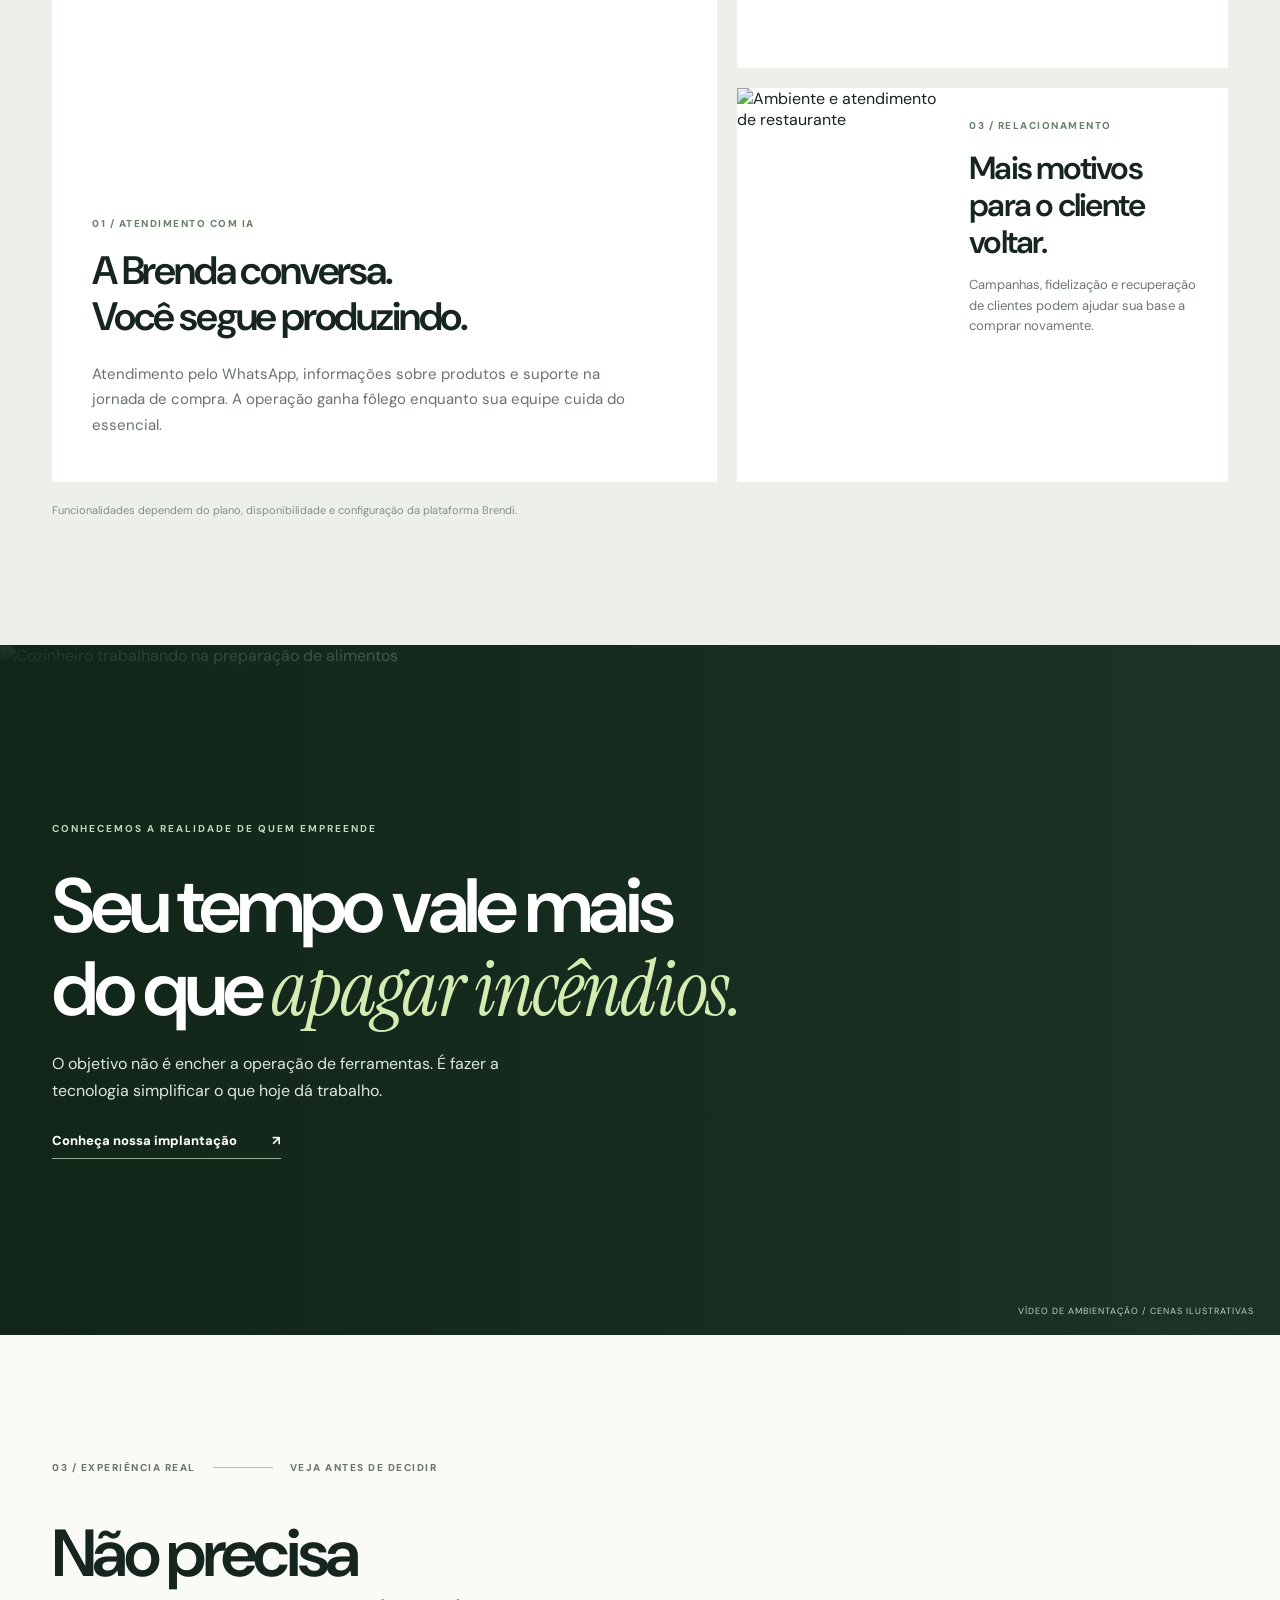
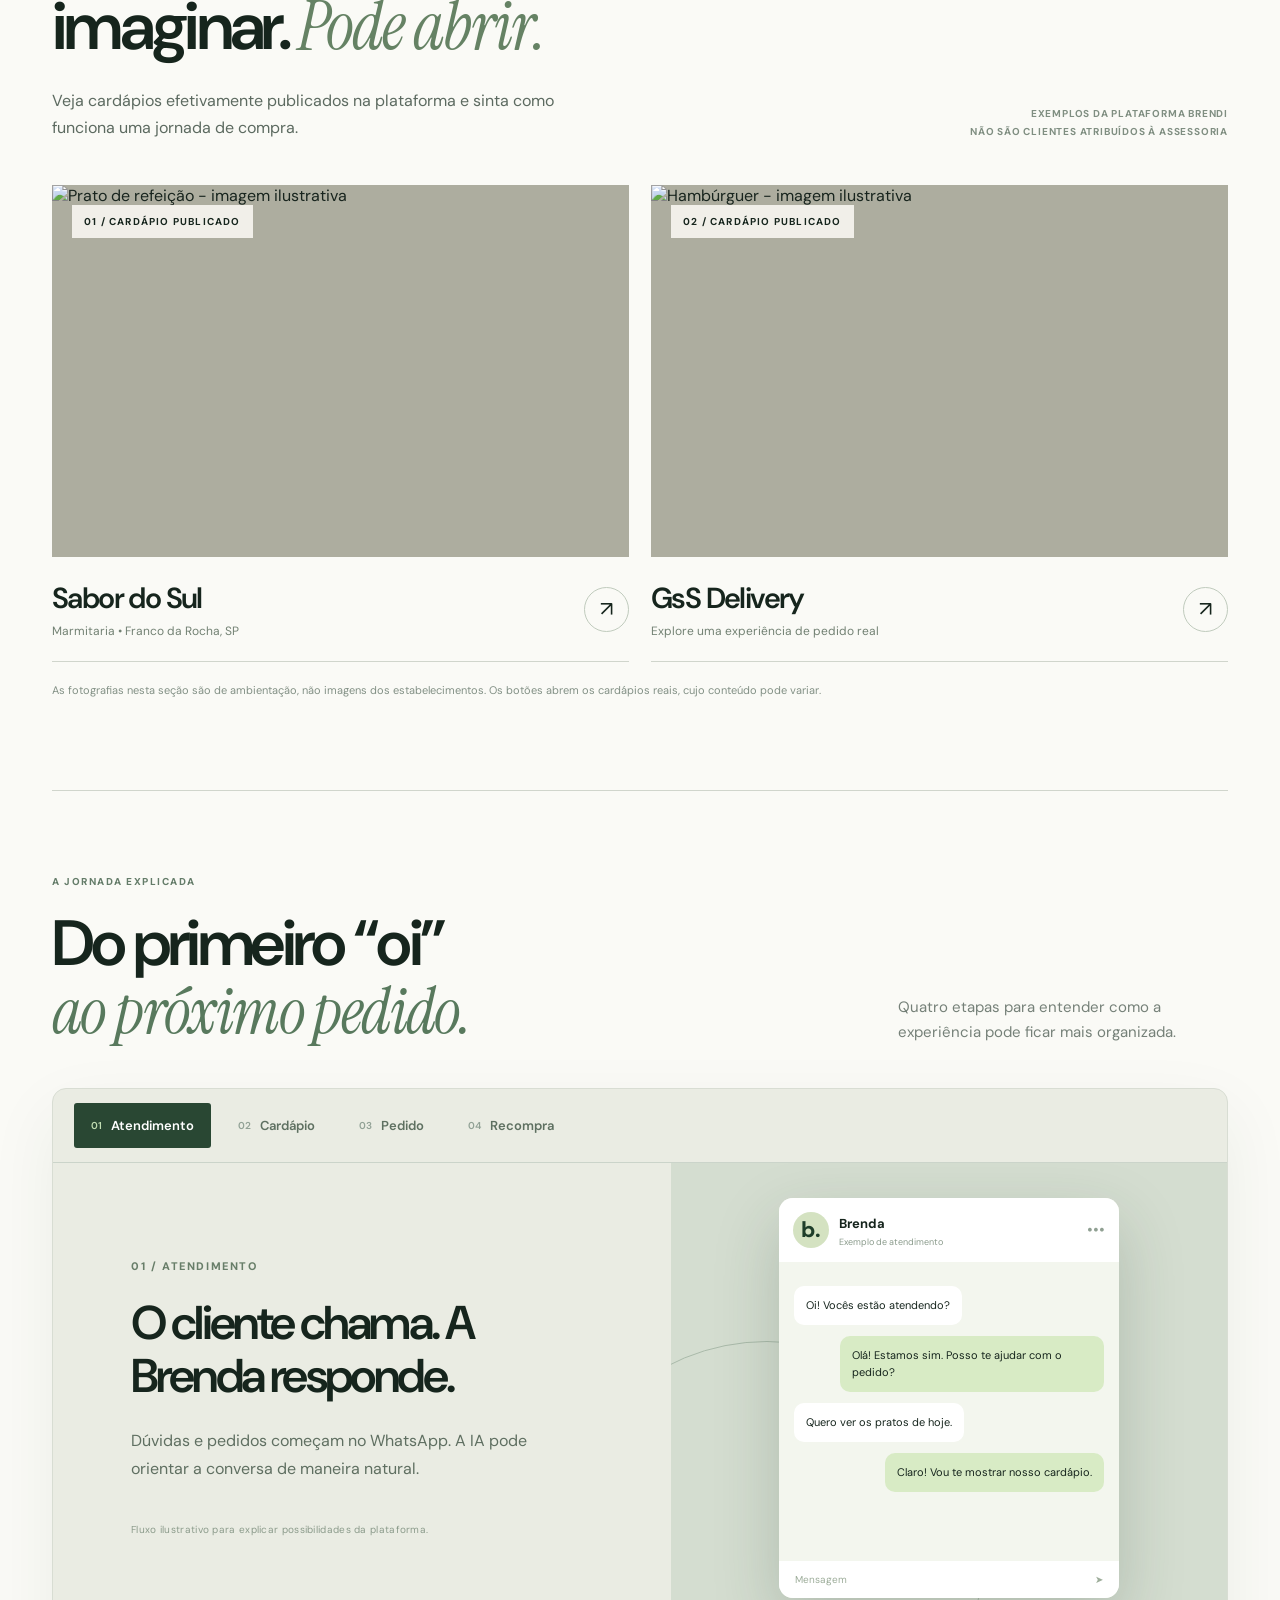
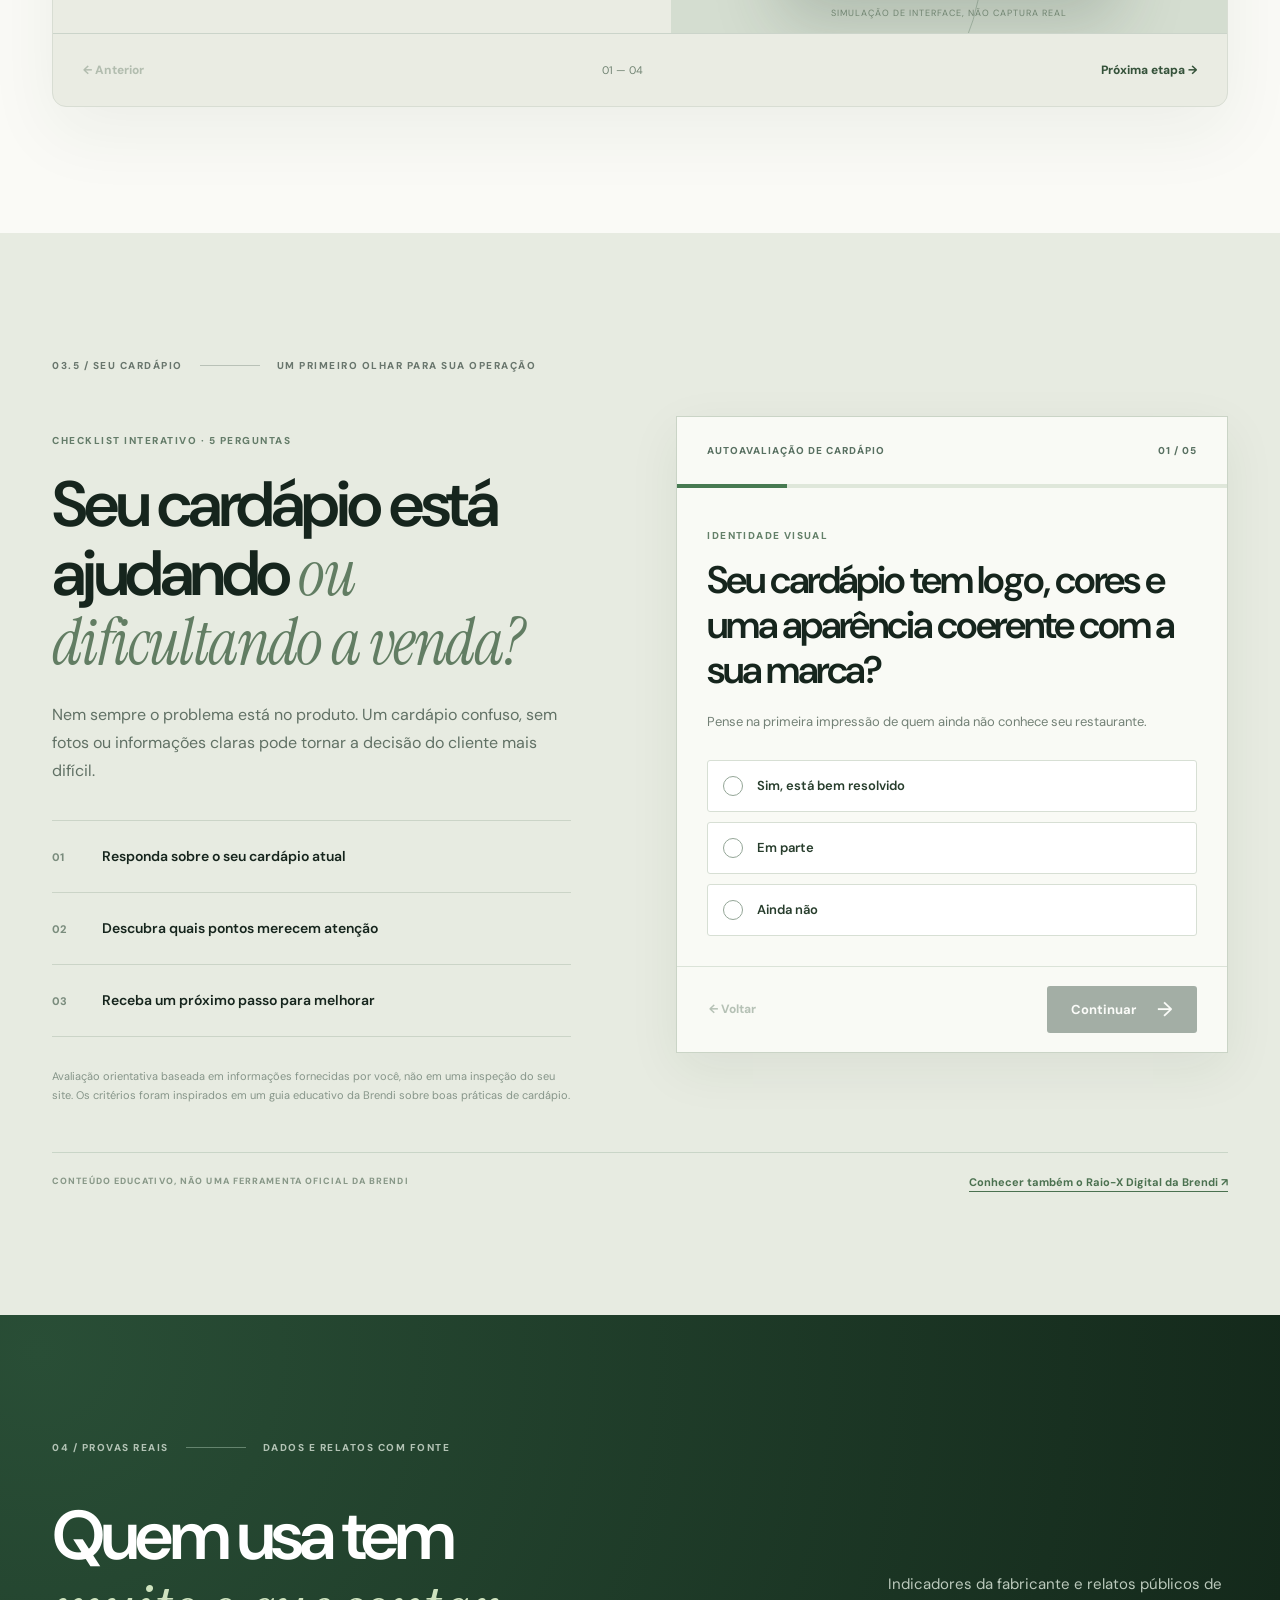
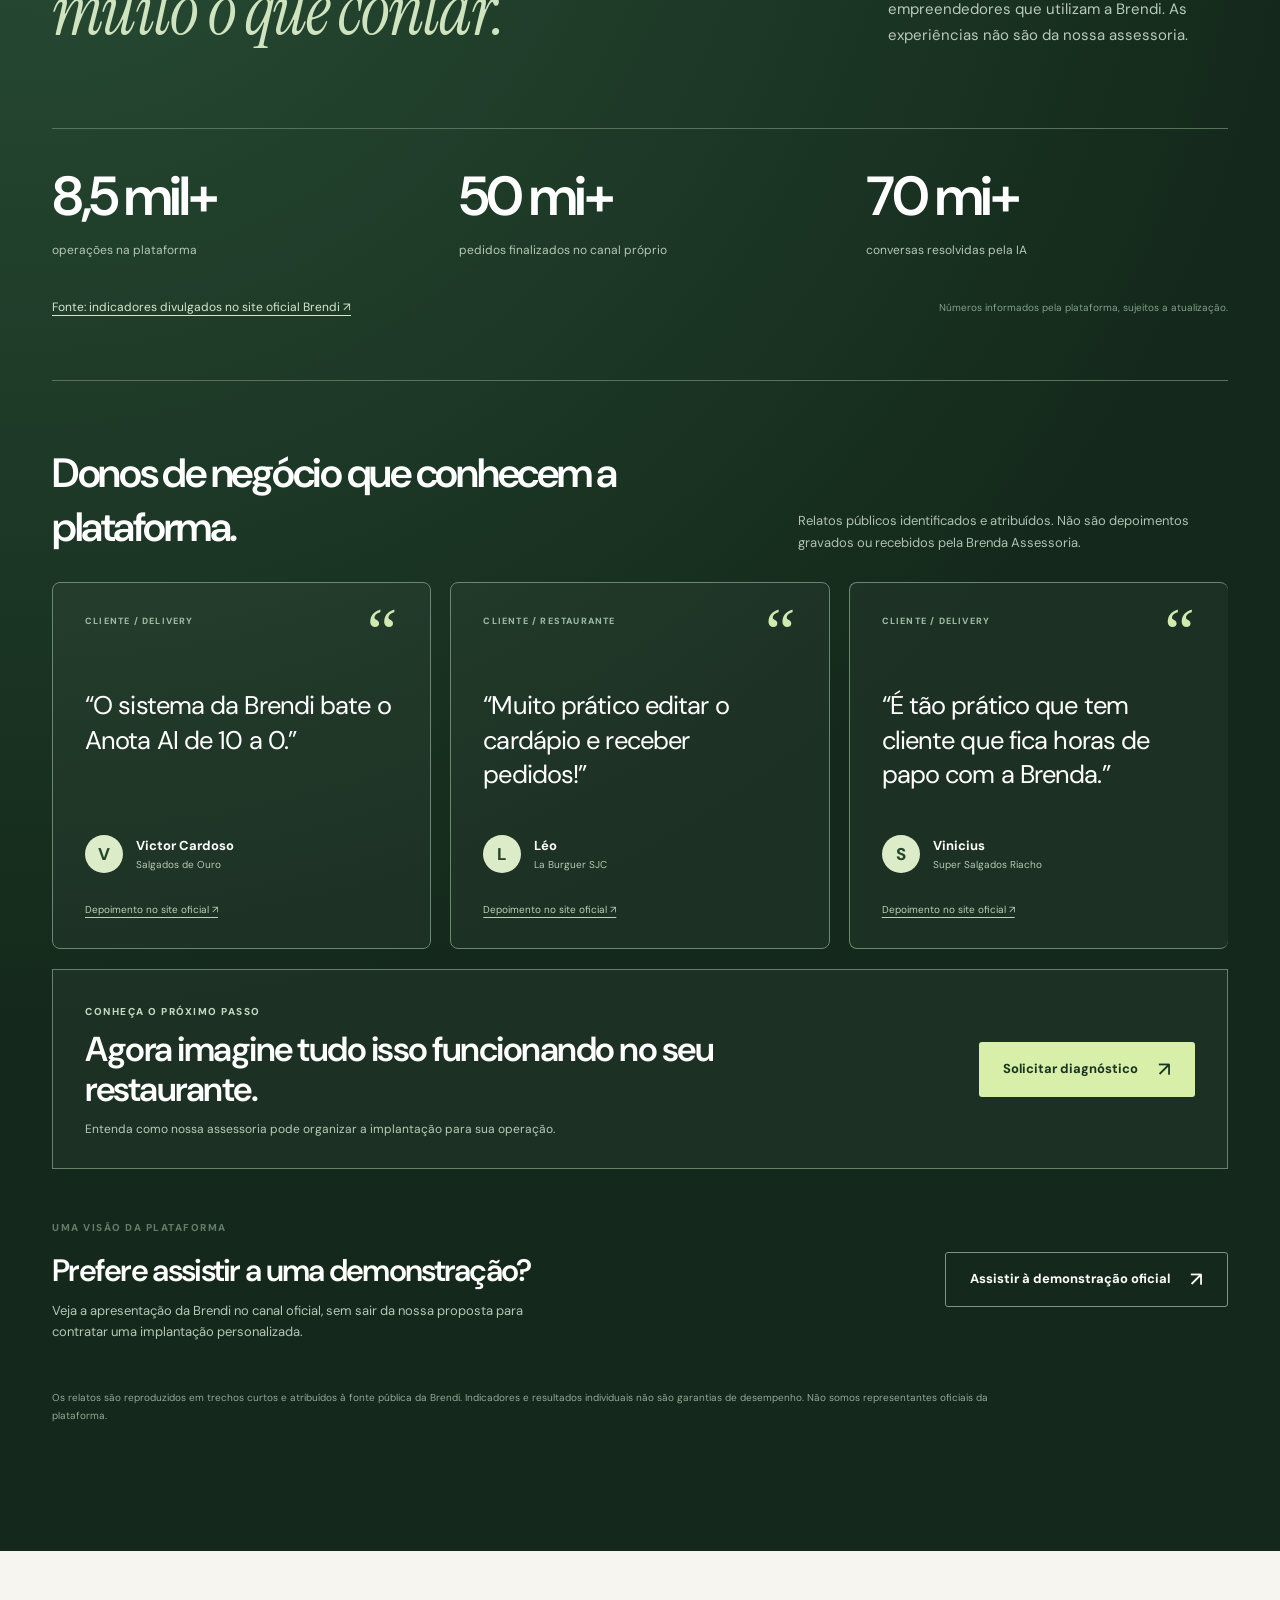
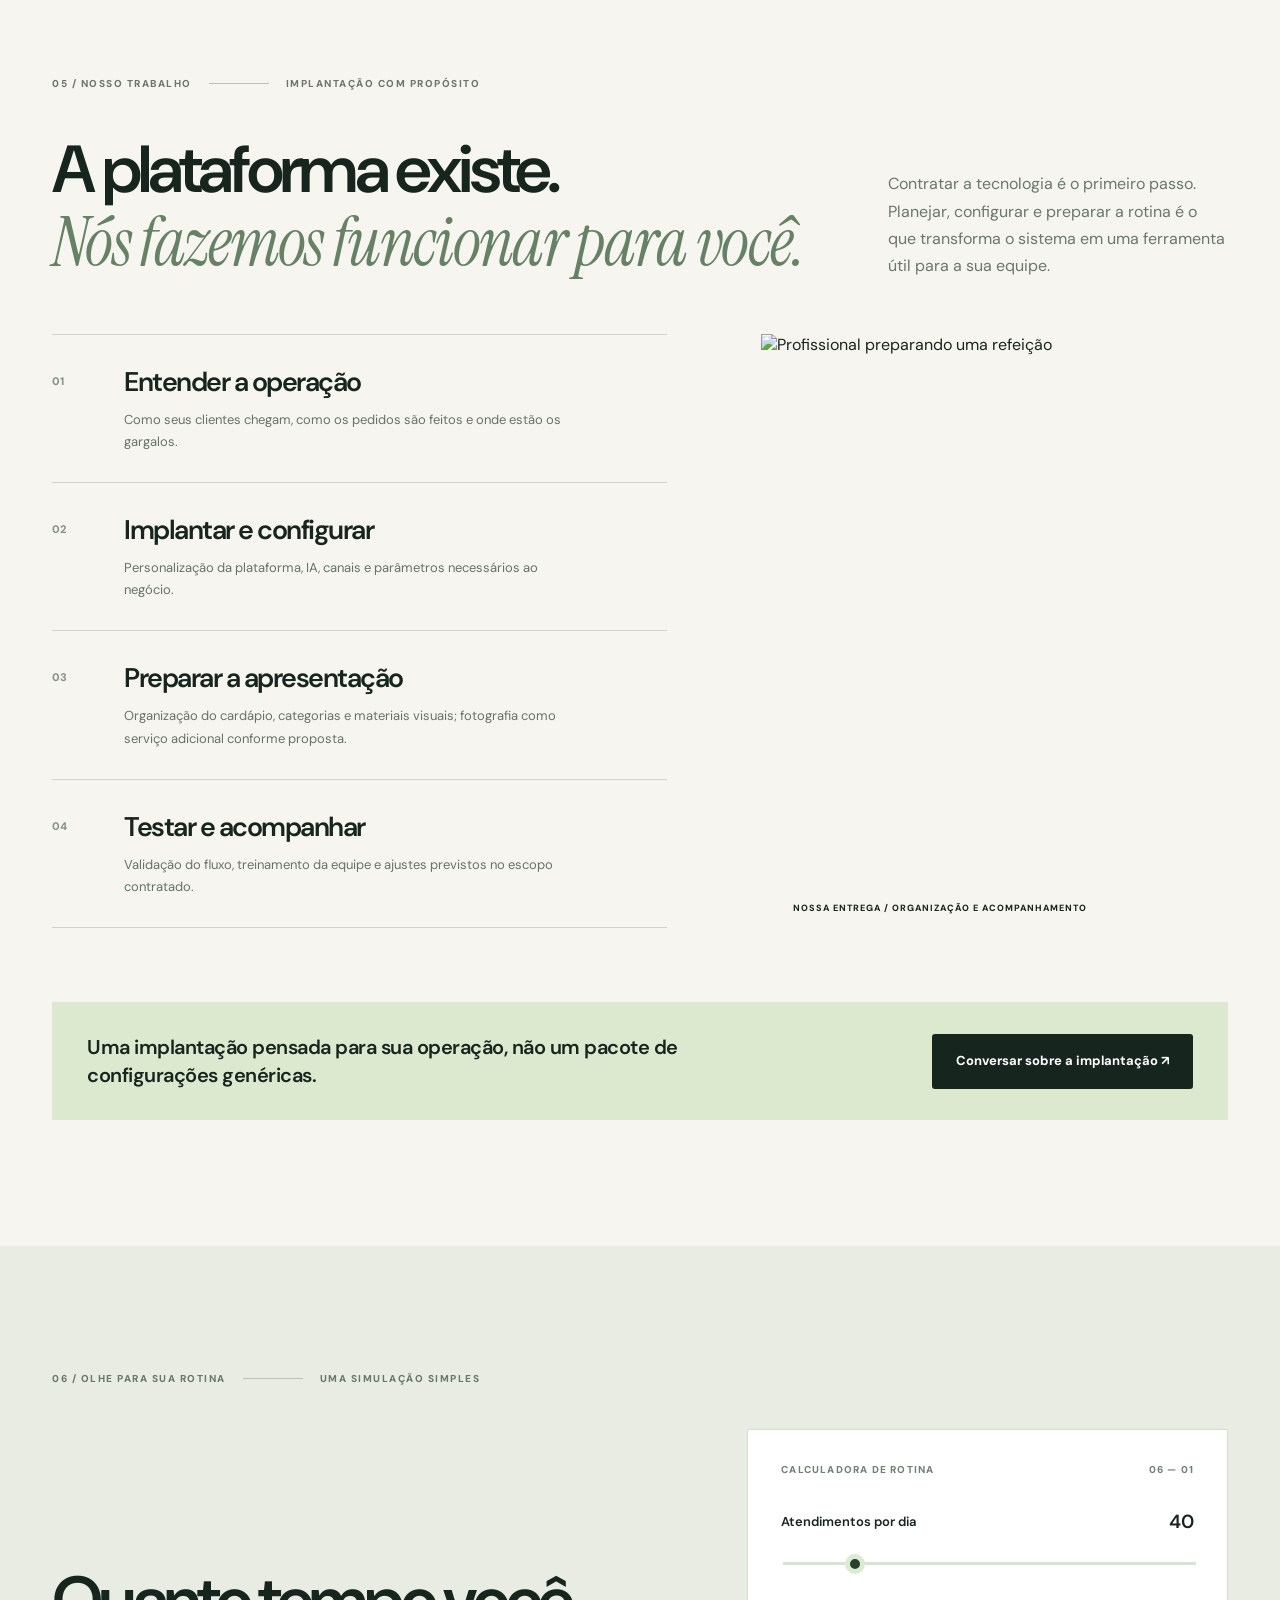
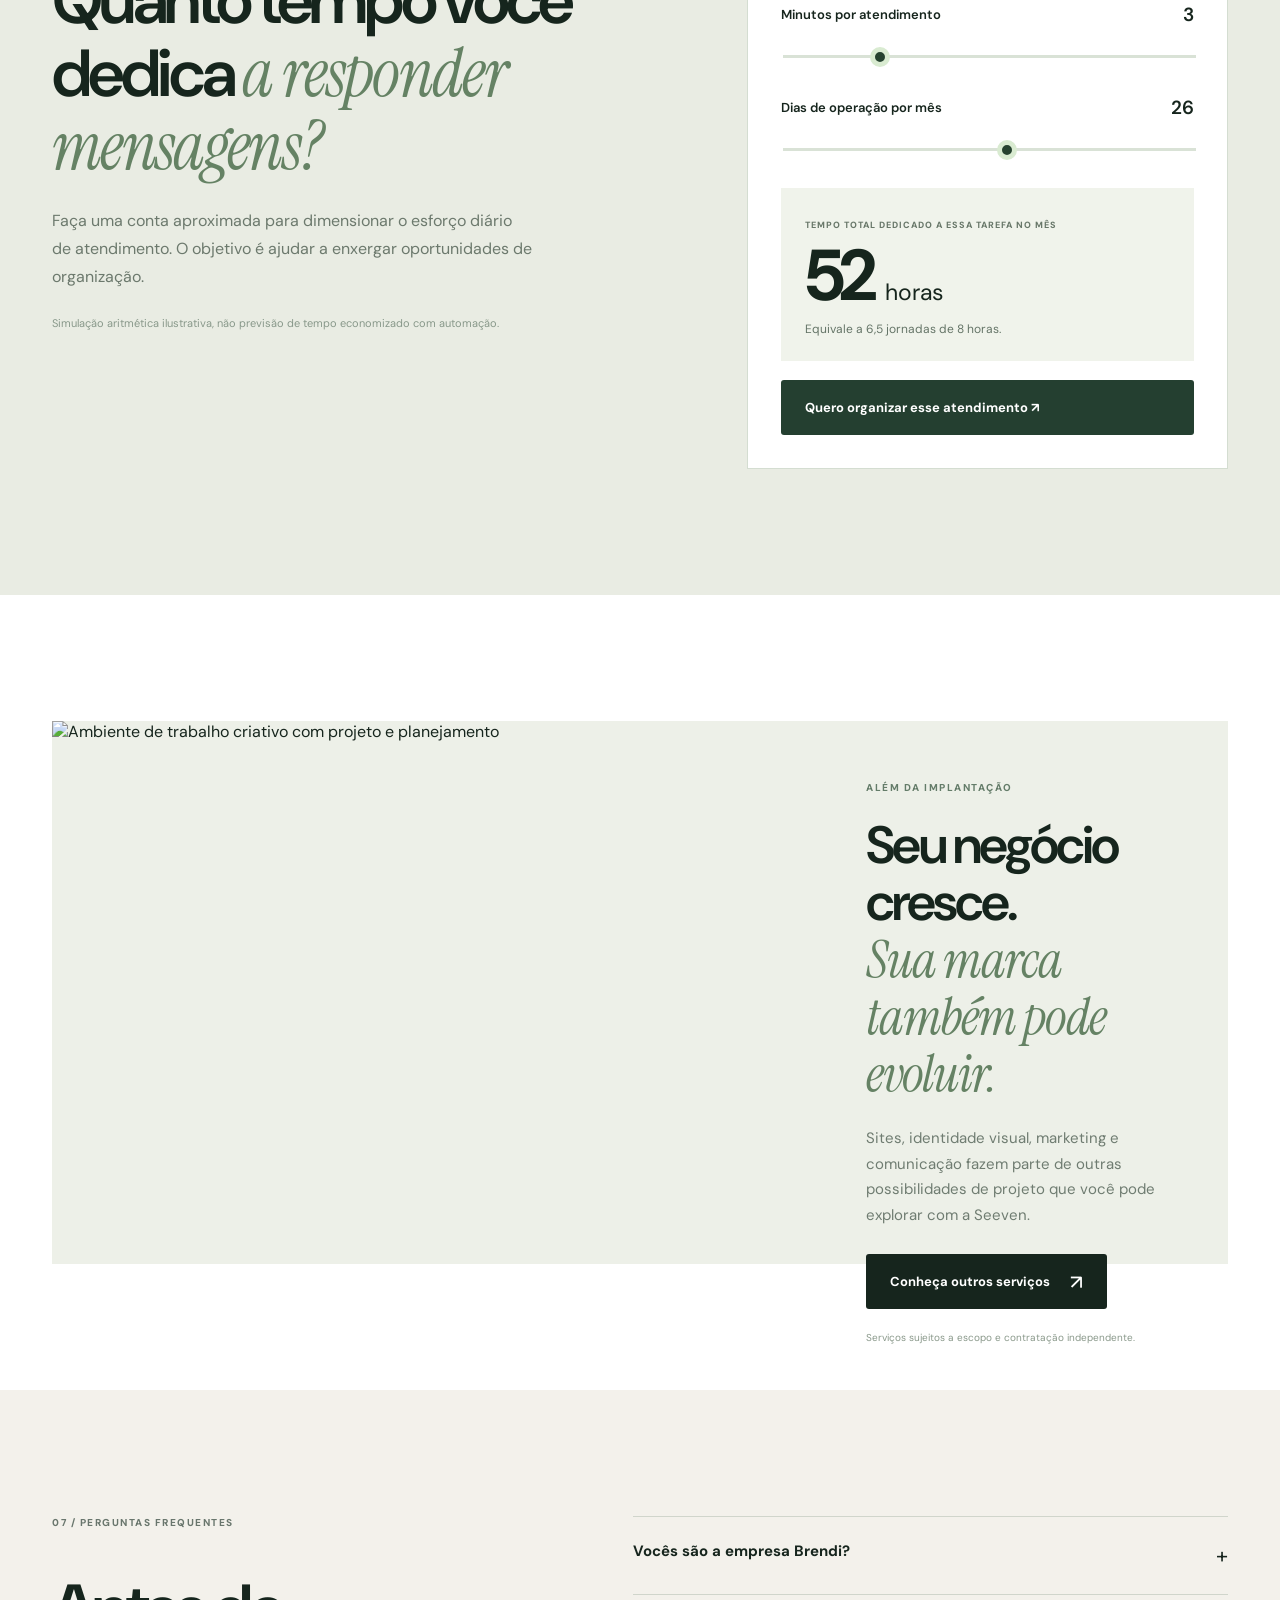
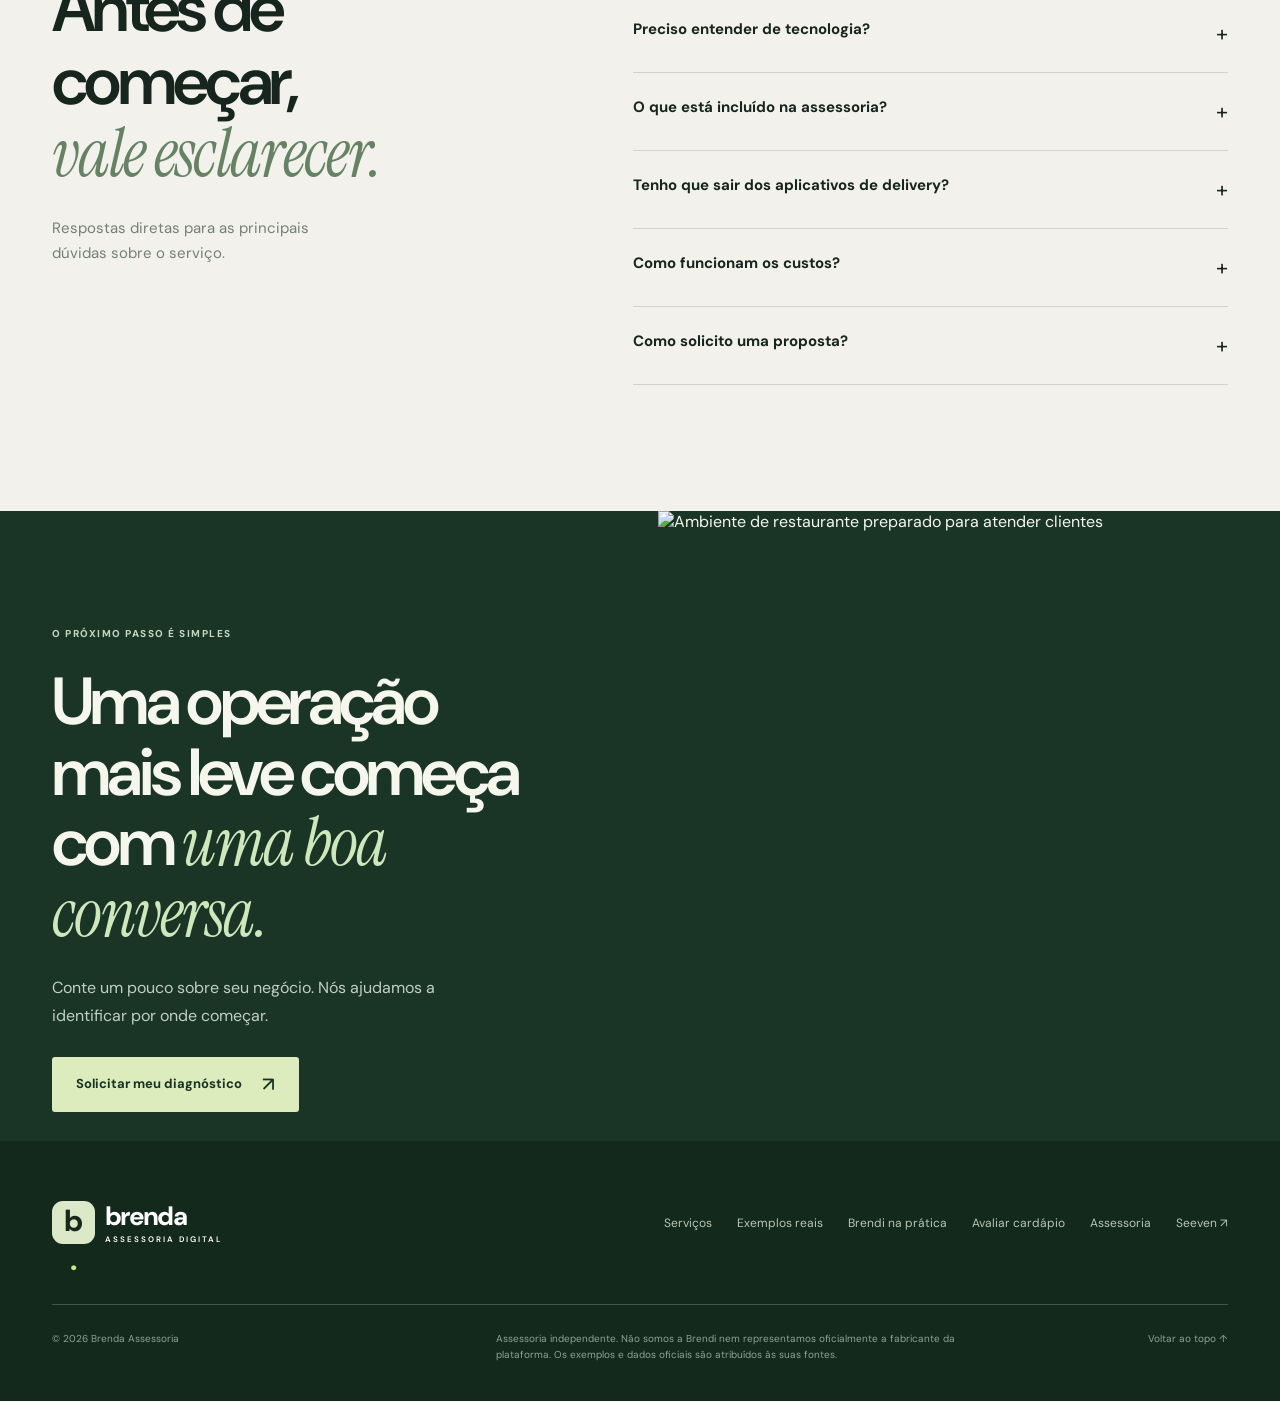
==== commit 3d234252: "polish: replace unverified-video placeholder with working consultation CTA" ====
--- a/index.html
+++ b/index.html
@@ -203,7 +203,7 @@
         <article class="proof-card testimonial-card" data-reveal><span class="testimonial-top">CLIENTE / RESTAURANTE <b aria-hidden="true">“</b></span><blockquote>“Muito prático editar o cardápio e receber pedidos!”</blockquote><div class="testimonial-person"><div class="testimonial-avatar">L</div><div><strong>Léo</strong><small>La Burguer SJC</small></div></div><a class="testimonial-source" href="https://lp.cnpj.brendi.com.br/" target="_blank" rel="noopener noreferrer">Depoimento no site oficial ↗</a></article>
         <article class="proof-card testimonial-card" data-reveal><span class="testimonial-top">CLIENTE / DELIVERY <b aria-hidden="true">“</b></span><blockquote>“É tão prático que tem cliente que fica horas de papo com a Brenda.”</blockquote><div class="testimonial-person"><div class="testimonial-avatar">S</div><div><strong>Vinicius</strong><small>Super Salgados Riacho</small></div></div><a class="testimonial-source" href="https://lp.cnpj.brendi.com.br/" target="_blank" rel="noopener noreferrer">Depoimento no site oficial ↗</a></article>
       </div>
-      <div class="videos-explain" data-reveal><div class="videos-explain-icon" aria-hidden="true">▶</div><div><strong>Depoimentos em vídeo</strong><p>Para exibir vídeos reais na página, precisamos de links individuais confirmados de publicações com player incorporável. Não usaremos vídeos de banco de imagens nem conteúdo sem identificação como depoimento de cliente.</p></div></div>
+      <div class="proof-conversion" data-reveal><div><span class="eyebrow-small">CONHEÇA O PRÓXIMO PASSO</span><h3>Agora imagine tudo isso funcionando no seu restaurante.</h3><p>Entenda como nossa assessoria pode organizar a implantação para sua operação.</p></div><button type="button" class="button button-primary" data-open-lead>Solicitar diagnóstico <span aria-hidden="true">↗</span></button></div>
       <div class="video-testimonials" id="video-testimonials" hidden aria-label="Depoimentos em vídeo verificados"></div>
       <div class="official-demo" data-reveal><div><span class="eyebrow-small">UMA VISÃO DA PLATAFORMA</span><h3>Prefere assistir a uma demonstração?</h3><p>Veja a apresentação da Brendi no canal oficial, sem sair da nossa proposta para contratar uma implantação personalizada.</p></div><a href="https://lp.brendi.com.br/#demo" target="_blank" rel="noopener noreferrer" class="button button-outline-light" data-track="demo_brendi">Assistir à demonstração oficial <span>↗</span></a></div>
       <p class="proof-disclaimer">Os relatos são reproduzidos em trechos curtos e atribuídos à fonte pública da Brendi. Indicadores e resultados individuais não são garantias de desempenho. Não somos representantes oficiais da plataforma.</p>
--- a/styles.css
+++ b/styles.css
@@ -156,3 +156,11 @@
 .videos-explain strong{font-size:13px}.videos-explain p{color:#b2c5b1;font-size:11px;line-height:1.6;margin-top:6px}
 @media(max-width:930px){.bridge-intro{grid-template-columns:1fr;gap:14px}.bridge-intro .eyebrow-small{grid-column:auto}.bridge-steps h3{font-size:23px}.bridge-steps>div{padding:21px}}
 @media(max-width:680px){.bridge{padding:65px 0}.bridge-intro h2{font-size:clamp(41px,9vw,58px)}.bridge-intro p{font-size:14px}.bridge-steps{flex-direction:column;gap:0}.bridge-steps>div{background:transparent;border:0;border-top:1px solid #c6d7c5;padding:21px 0}.bridge-steps>div:last-child{padding:25px;margin-top:8px;border-radius:5px}.bridge-divider{display:none}.bridge-steps h3{font-size:25px;margin-top:10px}.bridge-steps p{font-size:12px}.bridge-bottom{flex-direction:column;gap:12px}.proof-testimonials{display:flex;gap:0;overflow-x:auto;scroll-snap-type:x mandatory}.testimonial-card{min-width:82%;scroll-snap-align:start}.testimonial-card blockquote{font-size:22px}.videos-explain{padding:19px;align-items:flex-start}}
+
+.proof-conversion{display:flex;justify-content:space-between;gap:30px;align-items:center;margin-top:20px;padding:29px 32px;border:1px solid #67816a;background:#ffffff09}
+.proof-conversion .eyebrow-small{color:#c3dac1}
+.proof-conversion h3{font-size:clamp(24px,2.7vw,38px);line-height:1.18;margin-top:10px;letter-spacing:-1.5px;max-width:680px}
+.proof-conversion p{font-size:12px;line-height:1.6;color:#b8cbb7;margin-top:9px}
+.proof-conversion .button{background:#d8efa9;color:#183522;flex-shrink:0}
+.proof-conversion .button:hover{background:#f0ffcb}
+@media(max-width:680px){.proof-conversion{flex-direction:column;align-items:stretch;padding:23px}.proof-conversion h3{font-size:29px}.proof-conversion .button{width:100%;margin-top:8px}}
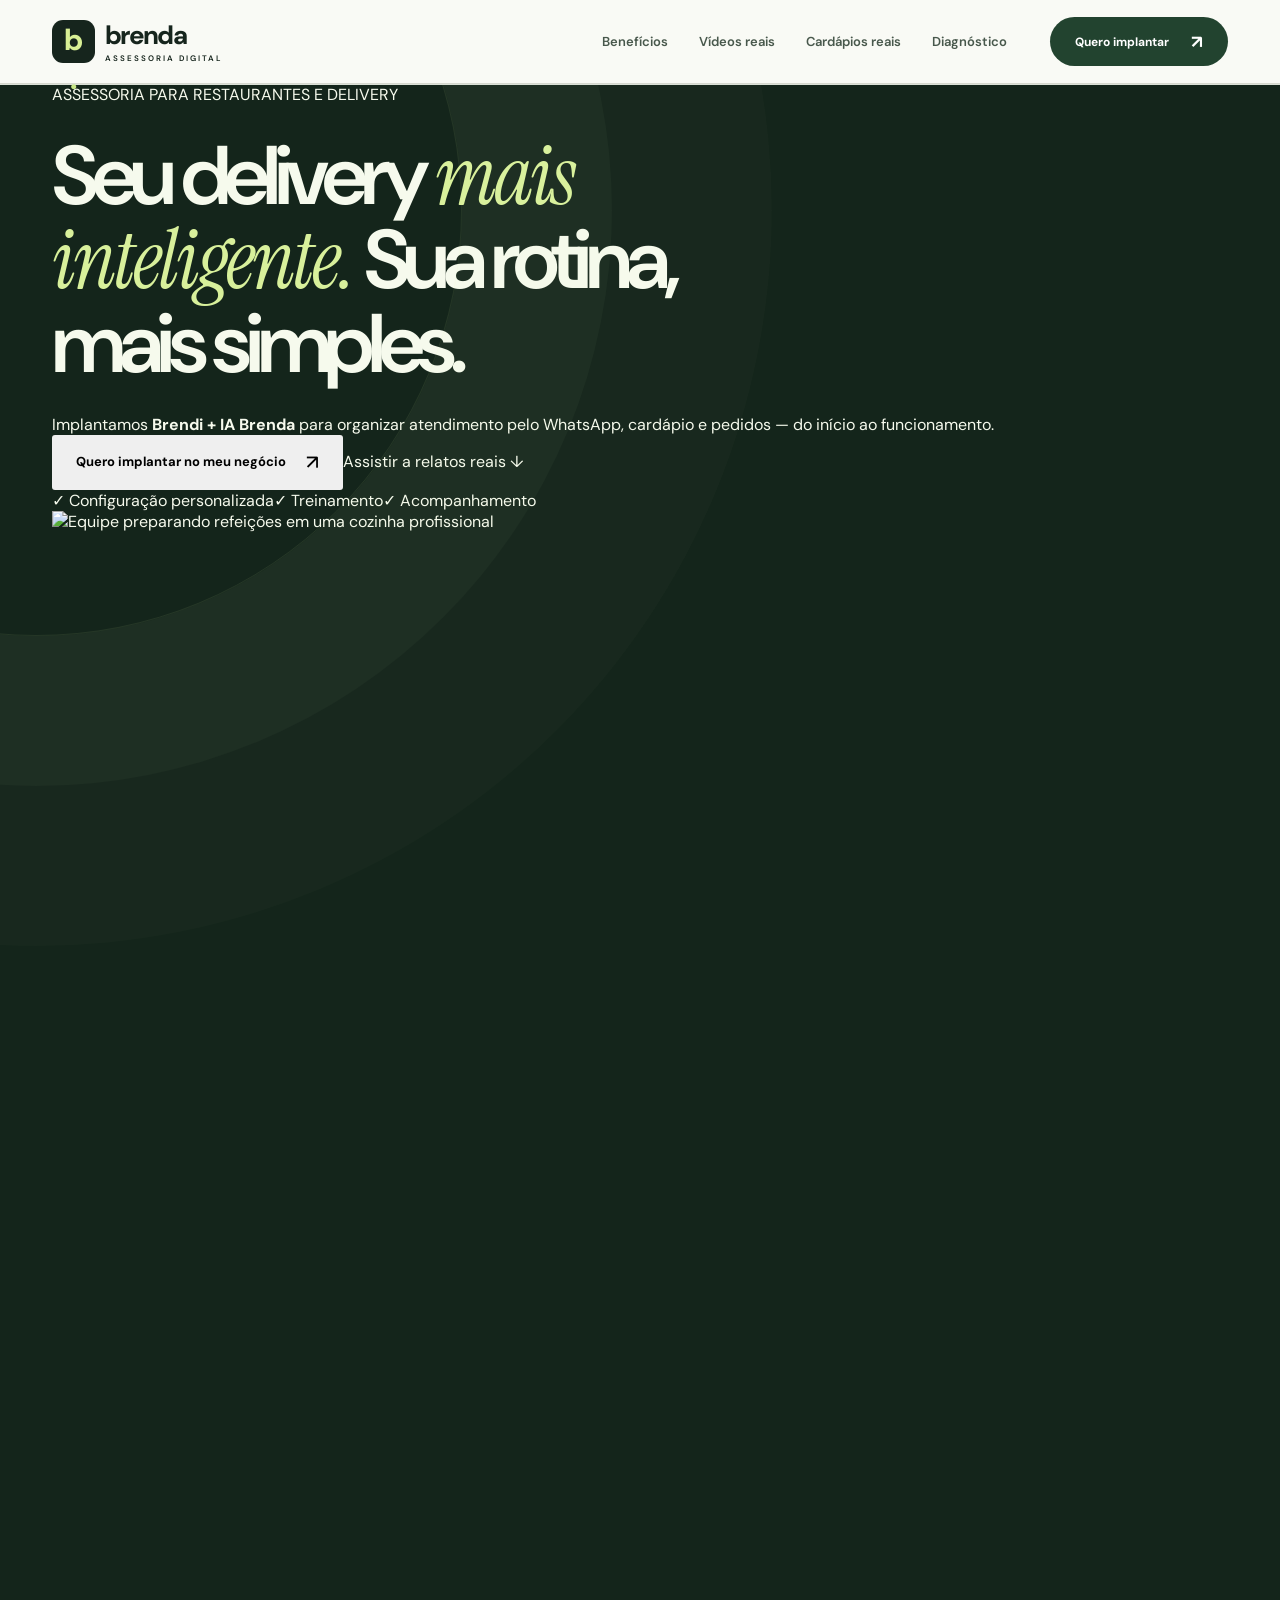
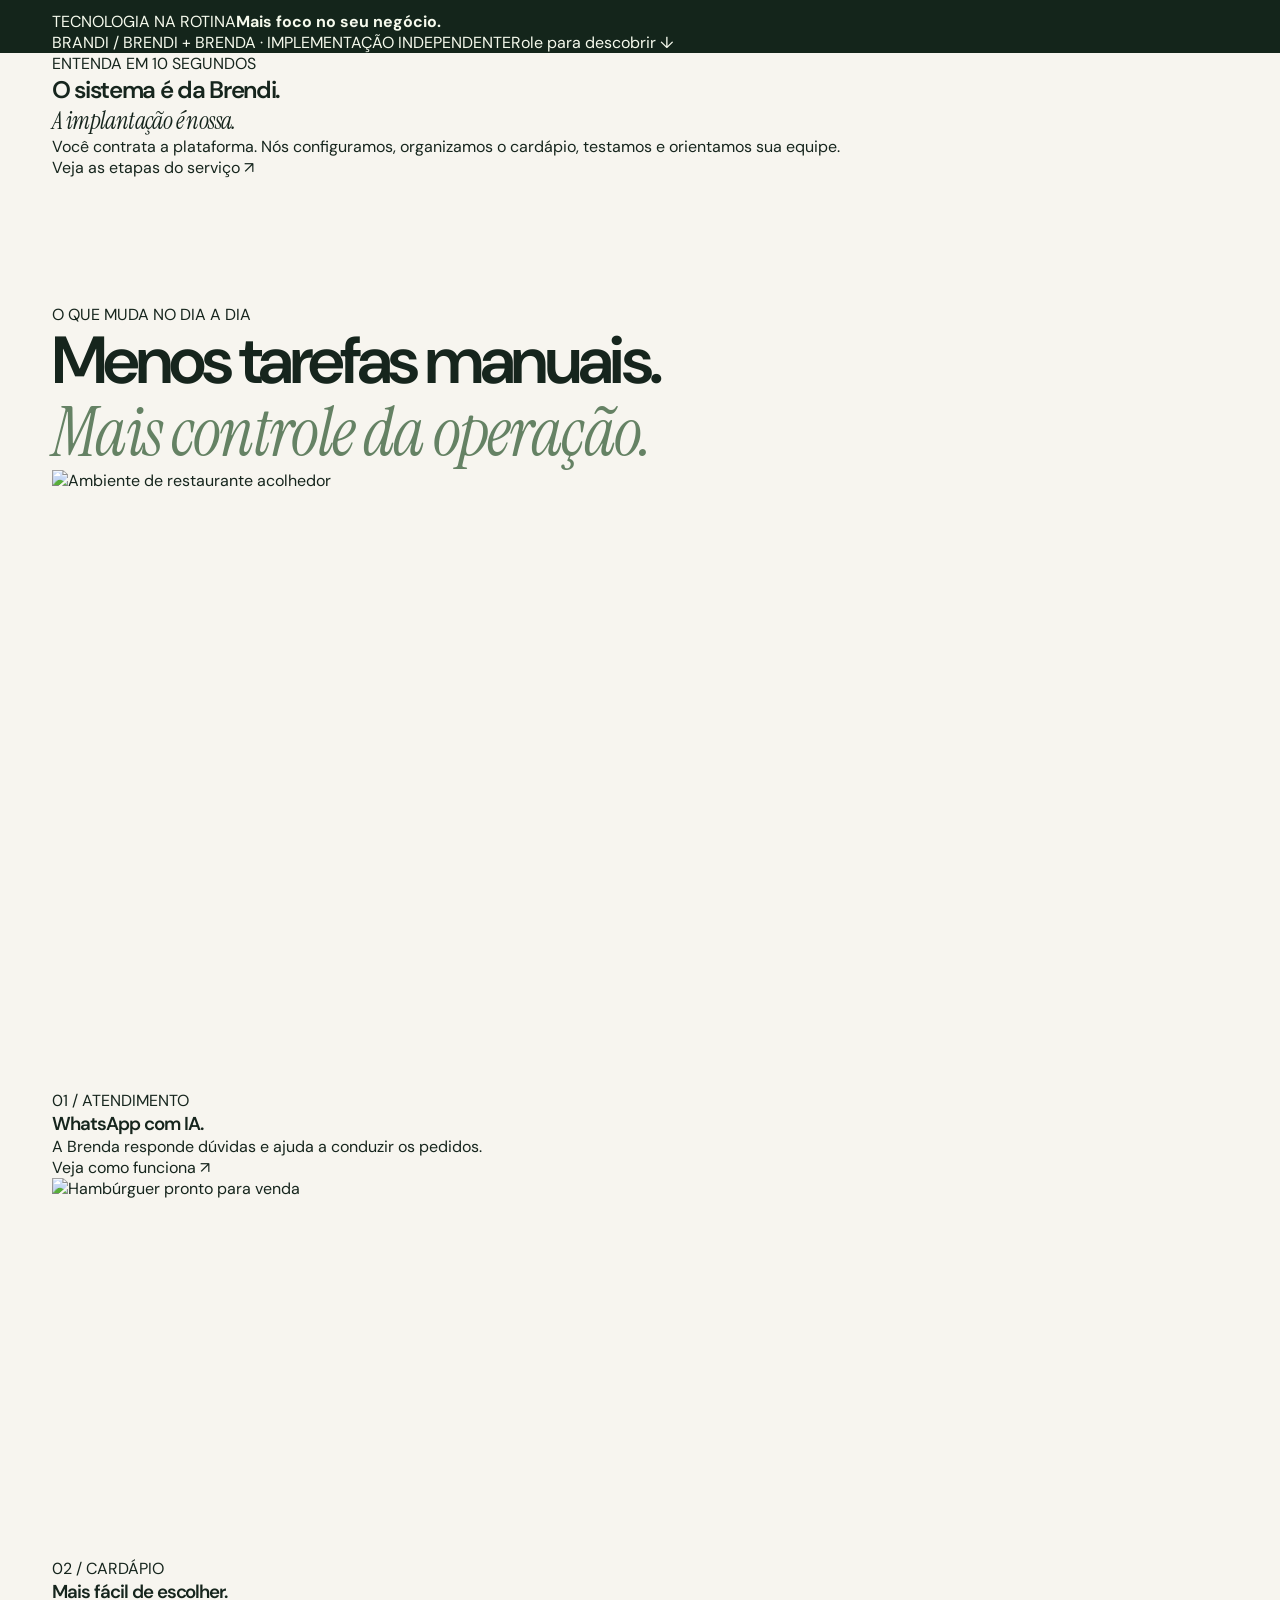
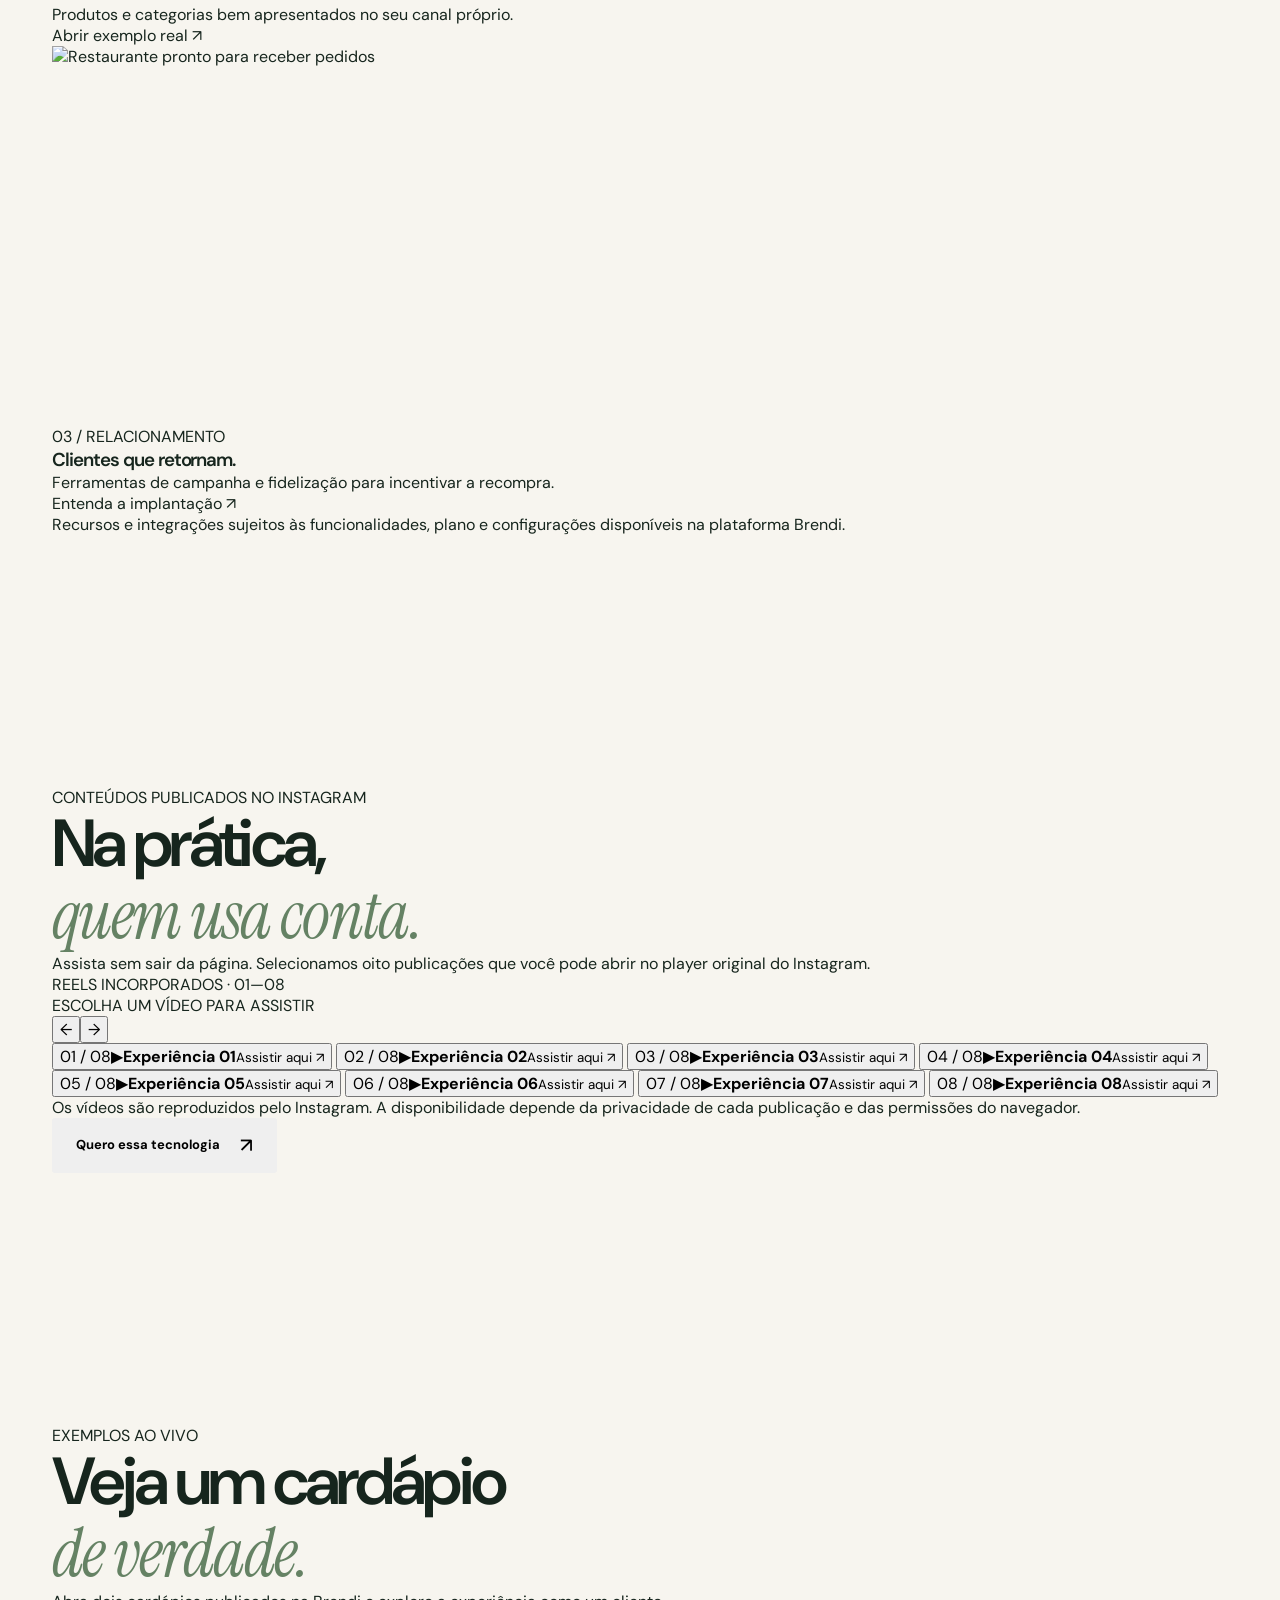
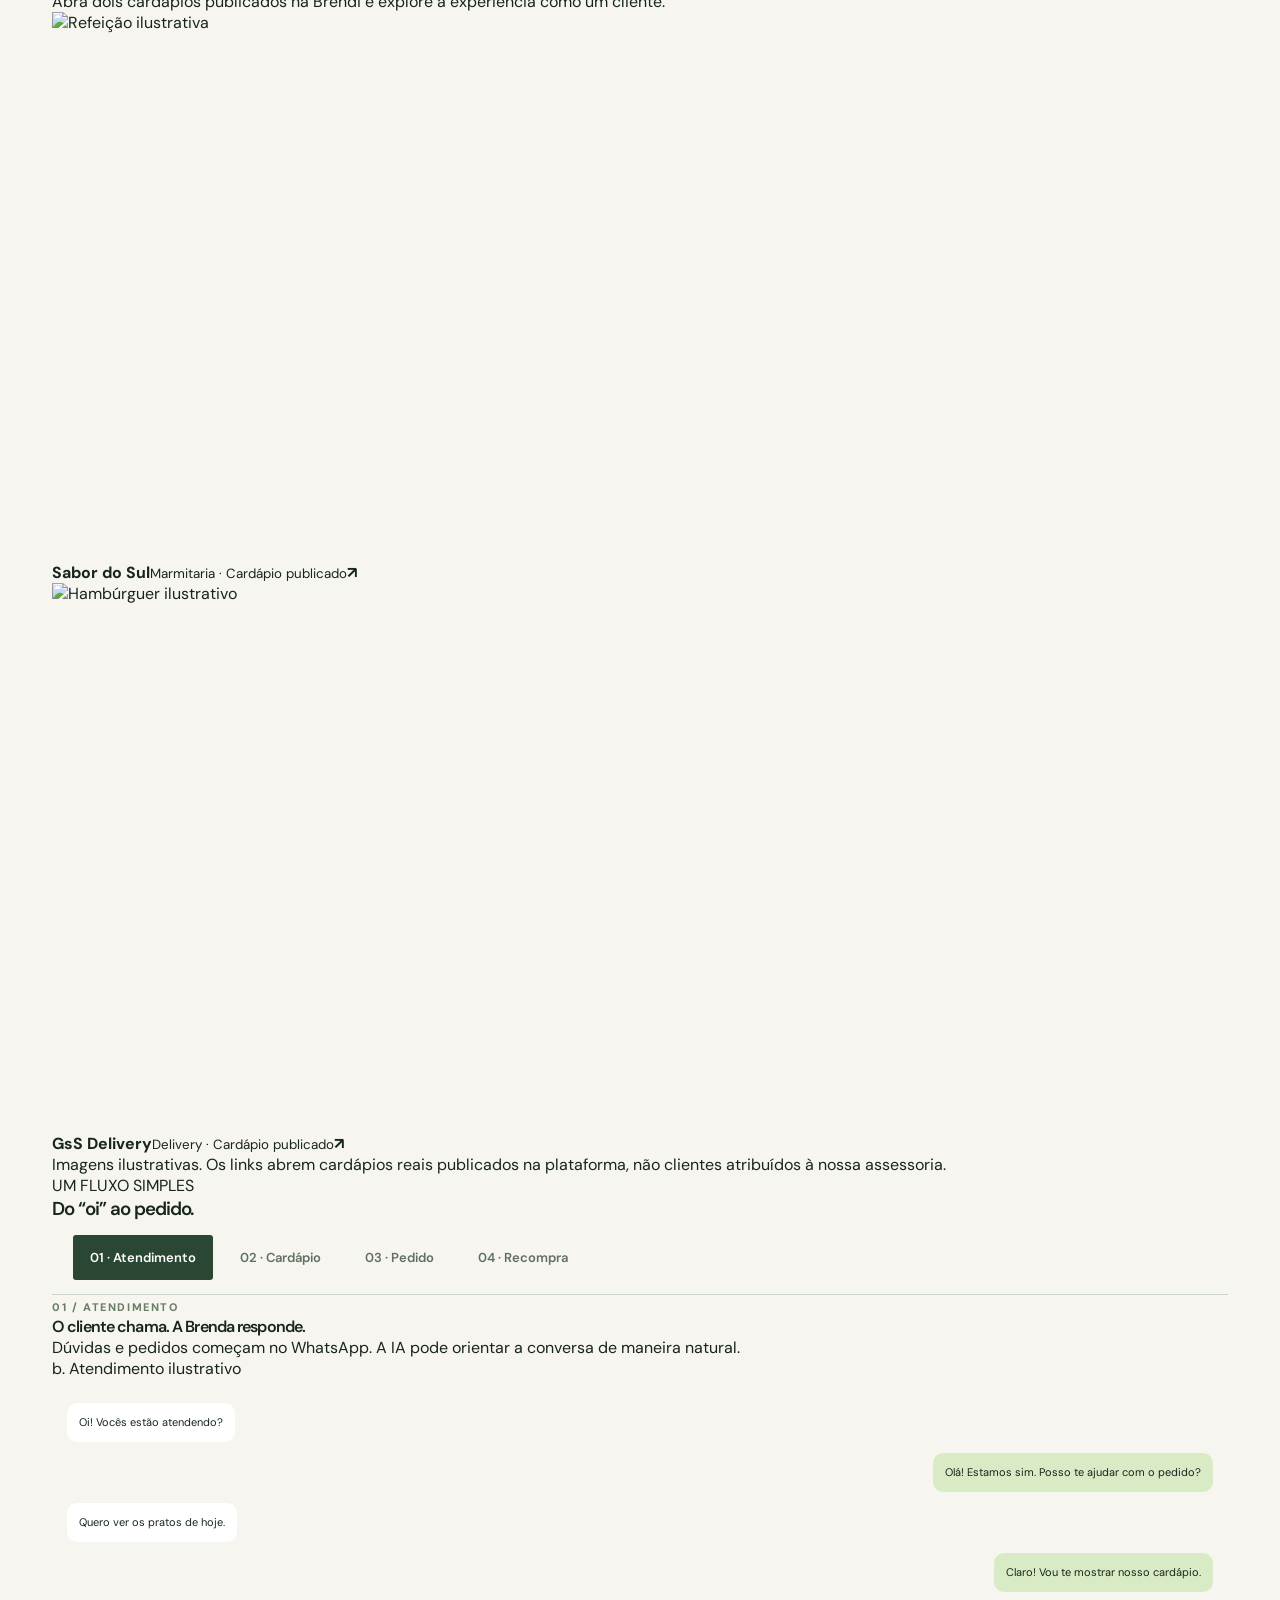
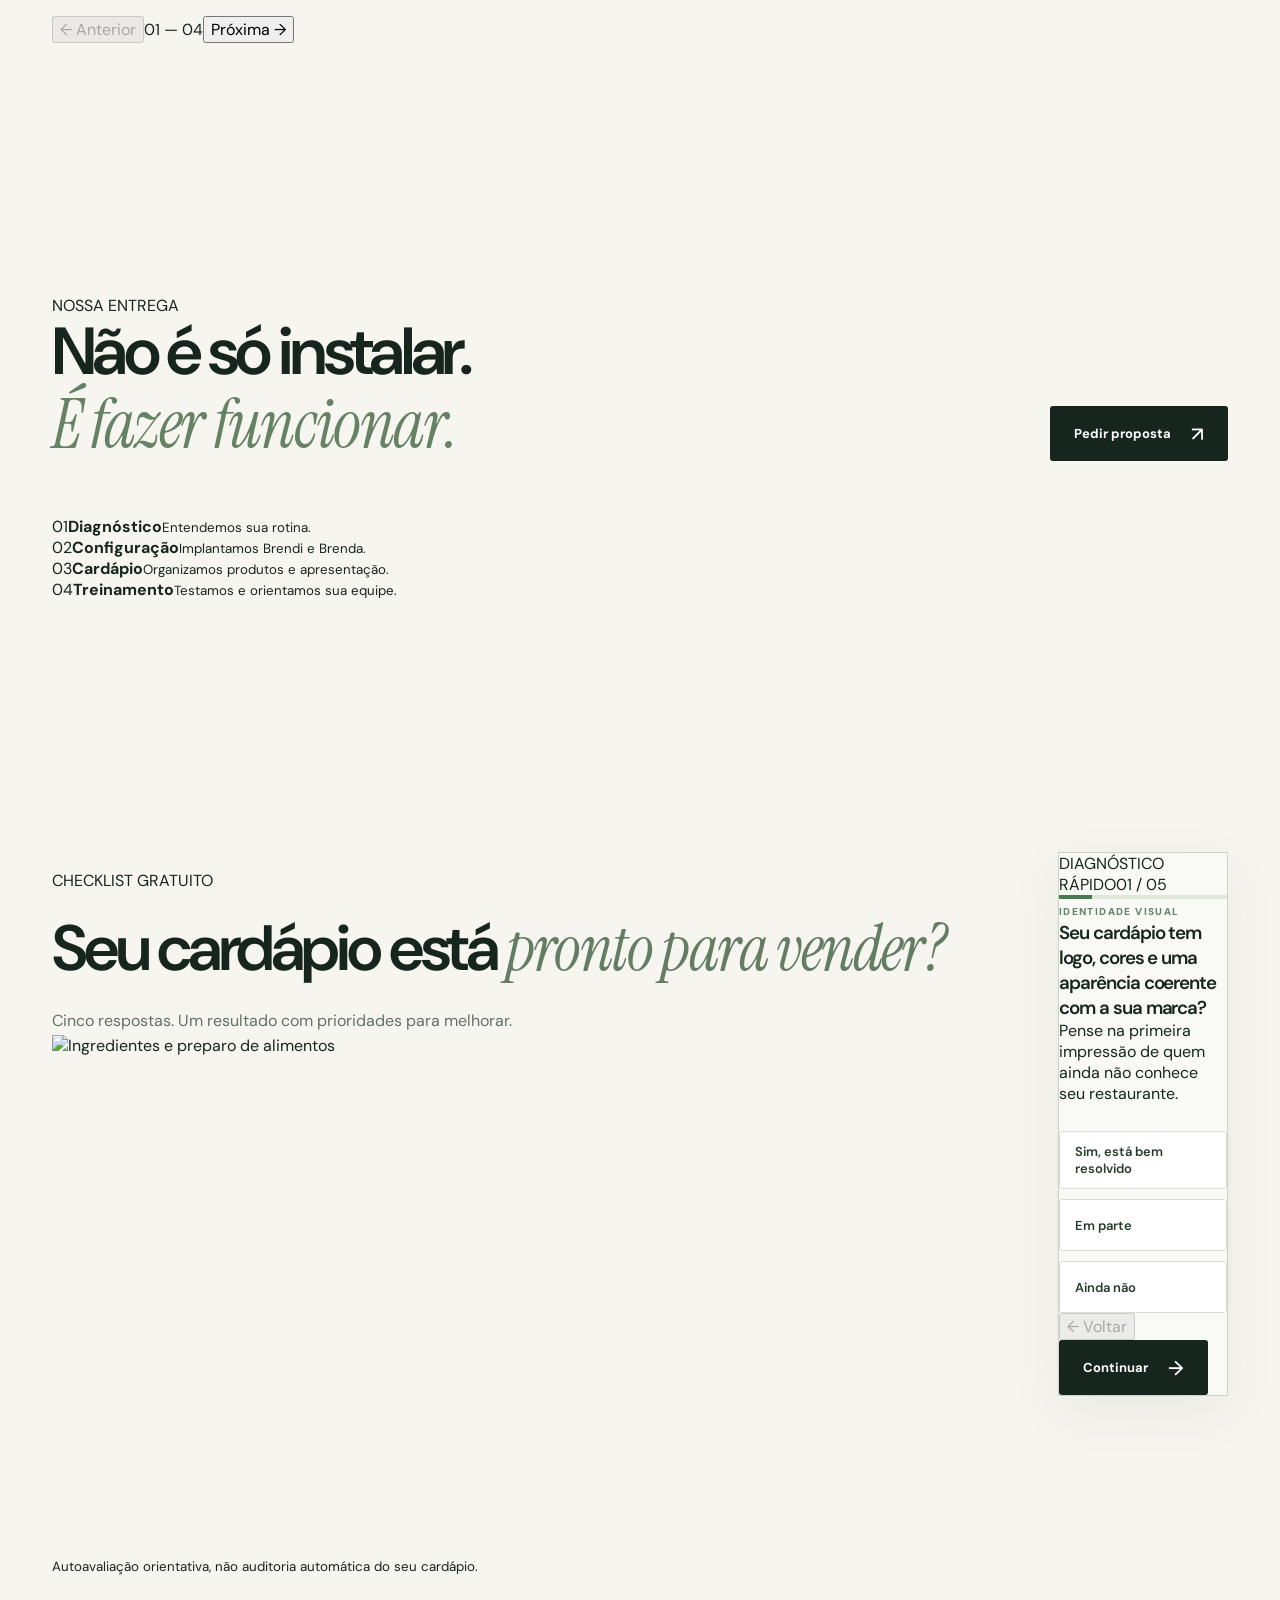
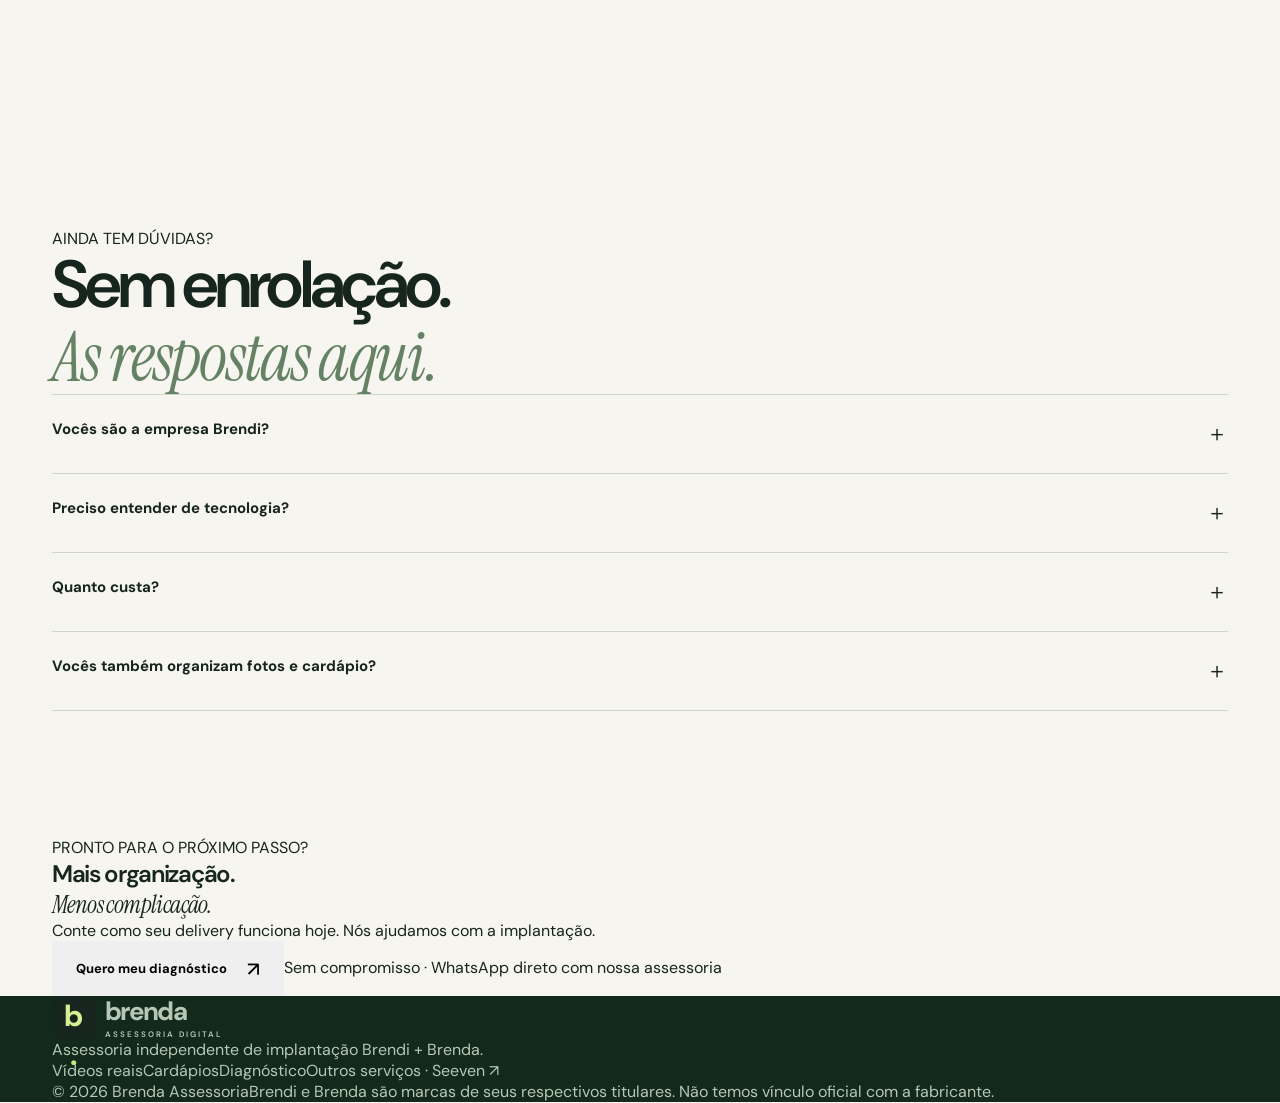
==== commit 0575d4cd: "redesign: concise high-conversion experience with eight Instagram Reel embeds" ====
--- a/index.html
+++ b/index.html
@@ -2,270 +2,170 @@
 <html lang="pt-BR">
 <head>
 <meta charset="utf-8"><meta name="viewport" content="width=device-width,initial-scale=1">
-<meta name="theme-color" content="#f7f5ef"><meta name="color-scheme" content="light">
-<meta name="description" content="Você cuida da cozinha. Nós implantamos a Brendi e a IA Brenda para organizar cardápio, WhatsApp e pedidos. Assessoria personalizada para restaurantes e deliveries.">
+<meta name="theme-color" content="#14271d"><meta name="color-scheme" content="light">
+<meta name="description" content="Implantamos a plataforma Brendi e a IA Brenda no seu delivery: atendimento por WhatsApp, cardápio digital, configuração e treinamento. Conheça a assessoria.">
 <meta property="og:type" content="website"><meta property="og:locale" content="pt_BR">
-<meta property="og:title" content="Brenda Assessoria | Seu delivery, bem cuidado.">
-<meta property="og:description" content="A tecnologia certa, configurada para a realidade do seu negócio.">
+<meta property="og:title" content="Brenda Assessoria | Mais pedidos. Menos trabalho manual.">
+<meta property="og:description" content="Você cuida do sabor. Nós implantamos a tecnologia: Brendi + IA Brenda no seu restaurante.">
 <meta property="og:image" content="https://lpbrendaacessoria.vercel.app/og-image.svg">
 <link rel="canonical" href="https://lpbrendaacessoria.vercel.app/"><link rel="icon" href="/favicon.svg" type="image/svg+xml">
 <link rel="preconnect" href="https://fonts.googleapis.com"><link rel="preconnect" href="https://fonts.gstatic.com" crossorigin>
 <link href="https://fonts.googleapis.com/css2?family=DM+Sans:wght@400;500;600;700;800&family=Instrument+Serif:ital@0;1&display=swap" rel="stylesheet">
-<link rel="stylesheet" href="/styles.css"><script defer src="/config.js"></script><script defer src="/script.js"></script>
-<title>Brenda Assessoria — Implantação da Brendi para seu delivery</title>
+<link rel="stylesheet" href="/styles.css"><script src="/config.js" defer></script><script src="/script.js" defer></script>
+<title>Brenda Assessoria — Brendi + Brenda no seu delivery</title>
 </head>
 <body>
-<a href="#conteudo" class="skip">Ir para o conteúdo</a>
+<a class="skip" href="#conteudo">Pular para o conteúdo</a>
 <div class="progress" aria-hidden="true"><span id="progress-bar"></span></div>
 <header class="header" id="header">
   <div class="shell header-row">
-    <a href="#inicio" class="logo" aria-label="Brenda Assessoria, início"><span class="logo-symbol" aria-hidden="true">b<span>.</span></span><span class="logo-type">brenda<small>ASSESSORIA DIGITAL</small></span></a>
-    <nav class="nav-desktop" aria-label="Menu principal"><a href="#solucao">O que fazemos</a><a href="#na-pratica">Na prática</a><a href="#metodo">Como funciona</a><a href="#diagnostico-cardapio">Diagnóstico</a></nav>
-    <button type="button" data-open-lead class="nav-contact">Solicitar diagnóstico <span aria-hidden="true">↗</span></button>
-    <button type="button" id="menu-toggle" class="menu-toggle" aria-controls="mobile-nav" aria-expanded="false" aria-label="Abrir menu"><span></span><span></span></button>
+    <a href="#inicio" class="logo" aria-label="Brenda Assessoria — início"><span class="logo-symbol" aria-hidden="true">b<span>.</span></span><span class="logo-type">brenda<small>ASSESSORIA DIGITAL</small></span></a>
+    <nav class="nav-desktop" aria-label="Navegação principal"><a href="#solucao">Benefícios</a><a href="#provas">Vídeos reais</a><a href="#na-pratica">Cardápios reais</a><a href="#diagnostico-cardapio">Diagnóstico</a></nav>
+    <button class="nav-contact" type="button" data-open-lead>Quero implantar <span aria-hidden="true">↗</span></button>
+    <button class="menu-toggle" id="menu-toggle" type="button" aria-controls="mobile-nav" aria-expanded="false" aria-label="Abrir menu"><span></span><span></span></button>
   </div>
-  <nav id="mobile-nav" class="mobile-nav" aria-label="Menu para celular" hidden>
+  <nav class="mobile-nav" id="mobile-nav" aria-label="Navegação para celular" hidden>
     <div class="shell mobile-nav-content">
-      <a href="#solucao"><small>01</small> O que fazemos <span>↗</span></a>
-      <a href="#na-pratica"><small>02</small> Na prática <span>↗</span></a>
-      <a href="#metodo"><small>03</small> Como funciona <span>↗</span></a>
-      <a href="#provas"><small>04</small> Resultados divulgados <span>↗</span></a>
-      <a href="#diagnostico-cardapio"><small>05</small> Avaliar meu cardápio <span>↗</span></a>
-      <a href="#perguntas"><small>06</small> Perguntas frequentes <span>↗</span></a>
-      <button type="button" data-open-lead class="button button-primary">Solicitar diagnóstico <span>↗</span></button>
-      <p>Assessoria independente para restaurantes e operações de delivery.</p>
+      <a href="#solucao"><small>01</small> O que você ganha <span>↗</span></a>
+      <a href="#provas"><small>02</small> Vídeos reais <span>↗</span></a>
+      <a href="#na-pratica"><small>03</small> Cardápios reais <span>↗</span></a>
+      <a href="#diagnostico-cardapio"><small>04</small> Avaliar meu cardápio <span>↗</span></a>
+      <a href="#metodo"><small>05</small> Nossa implantação <span>↗</span></a>
+      <button class="button button-primary" type="button" data-open-lead>Solicitar diagnóstico <span aria-hidden="true">↗</span></button>
     </div>
   </nav>
 </header>
 <main id="conteudo">
   <section class="hero" id="inicio" aria-labelledby="hero-title">
-    <div class="shell hero-content">
-      <div class="hero-text">
-        <p class="kicker"><span class="kicker-line"></span> CONSULTORIA E IMPLANTAÇÃO DIGITAL</p>
-        <h1 id="hero-title">Você cuida da cozinha.<br><em>Nós cuidamos da tecnologia.</em></h1>
-        <p class="hero-intro">Implantamos a Brendi e a IA Brenda no seu restaurante — do cardápio ao atendimento pelo WhatsApp.</p>
-        <p class="hero-sub">Diagnóstico, configuração, personalização, testes e treinamento com acompanhamento humano. Tecnologia pronta para a sua rotina, sem complicação.</p>
-        <div class="hero-buttons"><button type="button" class="button button-primary" data-open-lead>Quero implantar no meu negócio <span>↗</span></button><a href="#diagnostico-cardapio" class="button-text">Avalie seu cardápio <span>↓</span></a></div>
-        <div class="hero-cred"><span class="cred-icon">✳</span><span>Assessoria independente · Atendimento personalizado<br>Para restaurantes, marmitarias, hamburguerias e delivery.</span></div>
+    <div class="shell hero-layout">
+      <div class="hero-copy">
+        <span class="eyebrow"><span class="light-dot"></span> ASSESSORIA PARA RESTAURANTES E DELIVERY</span>
+        <h1 id="hero-title">Seu delivery <em>mais inteligente.</em> Sua rotina, mais simples.</h1>
+        <p>Implantamos <strong>Brendi + IA Brenda</strong> para organizar atendimento pelo WhatsApp, cardápio e pedidos — do início ao funcionamento.</p>
+        <div class="hero-cta"><button class="button button-lime button-large" type="button" data-open-lead>Quero implantar no meu negócio <span>↗</span></button><a class="text-link" href="#provas">Assistir a relatos reais <span>↓</span></a></div>
+        <div class="hero-certainty"><span>✓ Configuração personalizada</span><span>✓ Treinamento</span><span>✓ Acompanhamento</span></div>
       </div>
-      <figure class="hero-photo">
-        <img src="https://images.unsplash.com/photo-1556911220-bff31c812dba?auto=format&fit=crop&w=1100&q=80" alt="Profissional preparando alimentos em uma cozinha" width="850" height="1050" fetchpriority="high">
-        <div class="hero-flow" aria-hidden="true"><span>ATENDIMENTO <b>WhatsApp + IA</b></span><span>PEDIDOS <b>Operação organizada</b></span><span>RELACIONAMENTO <b>Cliente que volta</b></span></div><figcaption><span>ASSESSORIA / IMPLEMENTAÇÃO</span><span>Uma experiência melhor começa nos detalhes.</span></figcaption>
-      </figure>
+      <div class="hero-image-wrap"><img class="hero-image" src="https://images.unsplash.com/photo-1556911220-bff31c812dba?auto=format&fit=crop&w=1200&q=83" width="1000" height="1100" fetchpriority="high" alt="Equipe preparando refeições em uma cozinha profissional"><div class="hero-image-shade"></div><div class="hero-image-label"><span>TECNOLOGIA NA ROTINA</span><strong>Mais foco no seu negócio.</strong></div></div>
     </div>
-    <div class="shell hero-foot"><span>DO DIAGNÓSTICO À OPERAÇÃO</span><a href="#como-entregamos">VEJA COMO FUNCIONA ↓</a></div>
+    <div class="shell hero-end"><span>BRANDI / BRENDI + BRENDA · IMPLEMENTAÇÃO INDEPENDENTE</span><span>Role para descobrir ↓</span></div>
   </section>
 
-  <section class="bridge" id="como-entregamos" aria-labelledby="bridge-title">
-    <div class="shell">
-      <div class="bridge-intro" data-reveal><span class="eyebrow-small">ENTENDA A DIFERENÇA</span><h2 id="bridge-title">A tecnologia é da Brendi.<br><em>A implantação é por nossa conta.</em></h2><p>Não vendemos só a ideia de automatizar. Configuramos a ferramenta para que faça sentido no dia a dia da sua equipe.</p></div>
-      <div class="bridge-steps">
-        <div data-reveal><span class="bridge-num">01 / PLATAFORMA</span><h3>Brendi + IA Brenda</h3><p>Atendimento, cardápio, pedidos, campanhas e relacionamento.</p></div>
-        <span class="bridge-divider" aria-hidden="true">＋</span>
-        <div data-reveal><span class="bridge-num">02 / ASSESSORIA</span><h3>Planejar + configurar</h3><p>Organizamos, personalizamos, testamos e orientamos a operação.</p></div>
-        <span class="bridge-divider" aria-hidden="true">＝</span>
-        <div data-reveal><span class="bridge-num">03 / SEU NEGÓCIO</span><h3>Rotina mais clara</h3><p>Uma estrutura adaptada para atender, vender e acompanhar pedidos.</p></div>
-      </div>
-      <div class="bridge-bottom"><span>Assinatura da Brendi e assessoria são contratações independentes.</span><a href="#metodo">Conhecer a implantação ↗</a></div>
+  <section class="clarity" id="como-entregamos">
+    <div class="shell clarity-grid">
+      <div class="clarity-title" data-reveal><span class="section-tag">ENTENDA EM 10 SEGUNDOS</span><h2>O sistema é da Brendi.<br><em>A implantação é nossa.</em></h2></div>
+      <div class="clarity-detail" data-reveal><p>Você contrata a plataforma. Nós configuramos, organizamos o cardápio, testamos e orientamos sua equipe.</p><a href="#metodo">Veja as etapas do serviço <span>↗</span></a></div>
     </div>
   </section>
 
-  <section class="problem section" id="desafios">
-    <div class="shell"><div class="section-label" data-reveal><span>01 / A REALIDADE</span><i></i><span>O QUE ACONTECE NA OPERAÇÃO</span></div>
-      <div class="problem-title" data-reveal><h2>Comida boa vende.<br><em>Atendimento bem feito faz voltar.</em></h2><p>Quando tudo depende de alguém parar o que está fazendo para olhar o celular, o dia se torna mais cansativo do que precisa ser.</p></div>
-      <div class="issue-list">
-        <article data-reveal><span>01</span><h3>O WhatsApp não para.</h3><p>Responder dúvidas, repetir informações e anotar pedidos consome a atenção que deveria estar na cozinha.</p></article>
-        <article data-reveal><span>02</span><h3>O pedido chega incompleto.</h3><p>Dados desencontrados e conversas espalhadas dificultam a organização da equipe.</p></article>
-        <article data-reveal><span>03</span><h3>O cliente compra e desaparece.</h3><p>Sem relacionamento, cada venda começa como se fosse a primeira.</p></article>
+  <section class="benefits section" id="solucao" aria-labelledby="benefits-title">
+    <div class="shell">
+      <div class="section-head" data-reveal><span class="section-tag">O QUE MUDA NO DIA A DIA</span><h2 id="benefits-title">Menos tarefas manuais.<br><em>Mais controle da operação.</em></h2></div>
+      <div class="benefit-grid">
+        <article class="benefit benefit-lead" data-reveal>
+          <div class="benefit-pic"><img src="https://images.unsplash.com/photo-1517248135467-4c7edcad34c4?auto=format&fit=crop&w=1050&q=78" width="950" height="620" loading="lazy" alt="Ambiente de restaurante acolhedor"></div>
+          <div class="benefit-info"><span>01 / ATENDIMENTO</span><h3>WhatsApp com IA.</h3><p>A Brenda responde dúvidas e ajuda a conduzir os pedidos.</p><a href="#na-pratica">Veja como funciona ↗</a></div>
+        </article>
+        <article class="benefit" data-reveal><div class="benefit-pic"><img src="https://images.unsplash.com/photo-1568901346375-23c9450c58cd?auto=format&fit=crop&w=700&q=78" width="650" height="380" loading="lazy" alt="Hambúrguer pronto para venda"></div><div class="benefit-info"><span>02 / CARDÁPIO</span><h3>Mais fácil de escolher.</h3><p>Produtos e categorias bem apresentados no seu canal próprio.</p><a href="#na-pratica">Abrir exemplo real ↗</a></div></article>
+        <article class="benefit" data-reveal><div class="benefit-pic"><img src="https://images.unsplash.com/photo-1552566626-52f8b828add9?auto=format&fit=crop&w=700&q=78" width="650" height="380" loading="lazy" alt="Restaurante pronto para receber pedidos"></div><div class="benefit-info"><span>03 / RELACIONAMENTO</span><h3>Clientes que retornam.</h3><p>Ferramentas de campanha e fidelização para incentivar a recompra.</p><a href="#metodo">Entenda a implantação ↗</a></div></article>
+      </div>
+      <p class="micro-legal">Recursos e integrações sujeitos às funcionalidades, plano e configurações disponíveis na plataforma Brendi.</p>
+    </div>
+  </section>
+
+  <section class="reels-section section" id="provas" aria-labelledby="reels-title">
+    <div class="shell">
+      <div class="reels-top" data-reveal>
+        <div><span class="section-tag section-tag-light">CONTEÚDOS PUBLICADOS NO INSTAGRAM</span><h2 id="reels-title">Na prática,<br><em>quem usa conta.</em></h2></div>
+        <div class="reels-intro"><p>Assista sem sair da página. Selecionamos oito publicações que você pode abrir no player original do Instagram.</p><span>REELS INCORPORADOS · 01—08</span></div>
+      </div>
+      <div class="reels-controls"><span>ESCOLHA UM VÍDEO PARA ASSISTIR</span><div><button type="button" id="reels-prev" aria-label="Ver vídeos anteriores">←</button><button type="button" id="reels-next" aria-label="Ver próximos vídeos">→</button></div></div>
+      <div class="reels-rail" id="reels-rail" aria-label="Oito vídeos enviados como referência">
+        <button type="button" class="reel-card" data-reel-id="DWjgf7ajewY" aria-label="Assistir vídeo 1 na página"><span class="reel-count">01 / 08</span><span class="reel-art reel-art-1" aria-hidden="true"><span class="play-circle">▶</span></span><span class="reel-bottom"><strong>Experiência 01</strong><small>Assistir aqui ↗</small></span></button>
+        <button type="button" class="reel-card" data-reel-id="DdwPzZfx3Jh" aria-label="Assistir vídeo 2 na página"><span class="reel-count">02 / 08</span><span class="reel-art reel-art-2" aria-hidden="true"><span class="play-circle">▶</span></span><span class="reel-bottom"><strong>Experiência 02</strong><small>Assistir aqui ↗</small></span></button>
+        <button type="button" class="reel-card" data-reel-id="Dc1OhltuX-f" aria-label="Assistir vídeo 3 na página"><span class="reel-count">03 / 08</span><span class="reel-art reel-art-3" aria-hidden="true"><span class="play-circle">▶</span></span><span class="reel-bottom"><strong>Experiência 03</strong><small>Assistir aqui ↗</small></span></button>
+        <button type="button" class="reel-card" data-reel-id="DSTLelRjgzC" aria-label="Assistir vídeo 4 na página"><span class="reel-count">04 / 08</span><span class="reel-art reel-art-4" aria-hidden="true"><span class="play-circle">▶</span></span><span class="reel-bottom"><strong>Experiência 04</strong><small>Assistir aqui ↗</small></span></button>
+        <button type="button" class="reel-card" data-reel-id="DeDbf97TE60" aria-label="Assistir vídeo 5 na página"><span class="reel-count">05 / 08</span><span class="reel-art reel-art-5" aria-hidden="true"><span class="play-circle">▶</span></span><span class="reel-bottom"><strong>Experiência 05</strong><small>Assistir aqui ↗</small></span></button>
+        <button type="button" class="reel-card" data-reel-id="Dd2QHZ5RUFz" aria-label="Assistir vídeo 6 na página"><span class="reel-count">06 / 08</span><span class="reel-art reel-art-6" aria-hidden="true"><span class="play-circle">▶</span></span><span class="reel-bottom"><strong>Experiência 06</strong><small>Assistir aqui ↗</small></span></button>
+        <button type="button" class="reel-card" data-reel-id="Da5iHUiTu5j" aria-label="Assistir vídeo 7 na página"><span class="reel-count">07 / 08</span><span class="reel-art reel-art-7" aria-hidden="true"><span class="play-circle">▶</span></span><span class="reel-bottom"><strong>Experiência 07</strong><small>Assistir aqui ↗</small></span></button>
+        <button type="button" class="reel-card" data-reel-id="Db9XOsdRlT7" aria-label="Assistir vídeo 8 na página"><span class="reel-count">08 / 08</span><span class="reel-art reel-art-8" aria-hidden="true"><span class="play-circle">▶</span></span><span class="reel-bottom"><strong>Experiência 08</strong><small>Assistir aqui ↗</small></span></button>
+      </div>
+      <div class="reels-foot"><p>Os vídeos são reproduzidos pelo Instagram. A disponibilidade depende da privacidade de cada publicação e das permissões do navegador.</p><button type="button" class="button button-lime" data-open-lead>Quero essa tecnologia <span>↗</span></button></div>
+    </div>
+  </section>
+
+  <section class="menus-section section" id="na-pratica" aria-labelledby="menus-title">
+    <div class="shell">
+      <div class="section-head section-head-split" data-reveal><div><span class="section-tag">EXEMPLOS AO VIVO</span><h2 id="menus-title">Veja um cardápio<br><em>de verdade.</em></h2></div><p>Abra dois cardápios publicados na Brendi e explore a experiência como um cliente.</p></div>
+      <div class="menu-cases">
+        <a class="menu-case" href="https://menu.brendi.com.br/sabor-do-sul-delivery" target="_blank" rel="noopener noreferrer" data-track="menu_sabor">
+          <img src="https://images.unsplash.com/photo-1547592180-85f173990554?auto=format&fit=crop&w=850&q=78" width="850" height="550" loading="lazy" alt="Refeição ilustrativa"><span class="menu-case-info"><span><strong>Sabor do Sul</strong><small>Marmitaria · Cardápio publicado</small></span><b aria-hidden="true">↗</b></span>
+        </a>
+        <a class="menu-case" href="https://menu.brendi.com.br/gssdelivery" target="_blank" rel="noopener noreferrer" data-track="menu_gss">
+          <img src="https://images.unsplash.com/photo-1550547660-d9450f859349?auto=format&fit=crop&w=850&q=78" width="850" height="550" loading="lazy" alt="Hambúrguer ilustrativo"><span class="menu-case-info"><span><strong>GsS Delivery</strong><small>Delivery · Cardápio publicado</small></span><b aria-hidden="true">↗</b></span>
+        </a>
+      </div>
+      <p class="micro-legal">Imagens ilustrativas. Os links abrem cardápios reais publicados na plataforma, não clientes atribuídos à nossa assessoria.</p>
+      <div class="micro-story" aria-label="Como acontece um pedido">
+        <div class="micro-story-heading"><span class="section-tag">UM FLUXO SIMPLES</span><h3>Do “oi” ao pedido.</h3></div>
+        <div class="story-controls" id="story-controls" role="group" aria-label="Etapas da jornada de pedido">
+          <button type="button" data-step="0" class="story-tab is-selected" aria-pressed="true">01 · Atendimento</button>
+          <button type="button" data-step="1" class="story-tab" aria-pressed="false">02 · Cardápio</button>
+          <button type="button" data-step="2" class="story-tab" aria-pressed="false">03 · Pedido</button>
+          <button type="button" data-step="3" class="story-tab" aria-pressed="false">04 · Recompra</button>
+        </div>
+        <div class="story-content"><div><span id="story-eyebrow" class="story-eyebrow">01 / ATENDIMENTO</span><h4 id="story-title">A Brenda responde ao cliente.</h4><p id="story-description">Uma conversa no WhatsApp pode iniciar a compra.</p></div><div class="chat-mini" aria-label="Exemplo ilustrativo de conversa"><div class="chat-mini-header">b. <span>Atendimento ilustrativo</span></div><div id="story-messages" class="chat-messages"></div></div></div>
+        <div class="story-footer"><button type="button" id="story-prev">← Anterior</button><span id="story-count">01 — 04</span><button type="button" id="story-next">Próxima →</button></div>
       </div>
     </div>
   </section>
 
-  <section class="services section" id="solucao">
+  <section class="method-section section" id="metodo" aria-labelledby="method-title">
     <div class="shell">
-      <div class="section-label" data-reveal><span>02 / A TECNOLOGIA</span><i></i><span>O QUE MUDA NA PRÁTICA</span></div>
-      <div class="section-lead" data-reveal><h2>Da primeira mensagem<br><em>ao cliente que volta.</em></h2><p>Atendimento, pedidos e relacionamento em uma experiência conectada. Nós cuidamos da implantação e da organização.</p></div>
-      <div class="service-layout">
-        <article class="service-main" data-reveal>
-          <div class="service-photo"><img loading="lazy" src="https://images.unsplash.com/photo-1517248135467-4c7edcad34c4?auto=format&fit=crop&w=1160&q=80" alt="Interior acolhedor de restaurante em funcionamento" width="1020" height="650"></div>
-          <div class="service-body"><div><span class="step-overline">01 / ATENDIMENTO COM IA</span><h3>A Brenda conversa.<br>Você segue produzindo.</h3></div><p>Atendimento pelo WhatsApp, informações sobre produtos e suporte na jornada de compra. A operação ganha fôlego enquanto sua equipe cuida do essencial.</p></div>
-        </article>
-        <div class="service-side">
-          <article class="service-small" data-reveal><img loading="lazy" src="https://images.unsplash.com/photo-1568901346375-23c9450c58cd?auto=format&fit=crop&w=650&q=78" width="580" height="350" alt="Hambúrguer preparado para venda"><div><span class="step-overline">02 / CARDÁPIO DIGITAL</span><h3>Um cardápio que facilita a escolha.</h3><p>Fotos, organização de categorias, descrições e uma compra mais simples no seu canal próprio.</p><a href="#na-pratica" class="inline-link">Ver um cardápio real ↗</a></div></article>
-          <article class="service-small service-last" data-reveal><img loading="lazy" src="https://images.unsplash.com/photo-1552566626-52f8b828add9?auto=format&fit=crop&w=650&q=78" width="580" height="350" alt="Ambiente e atendimento de restaurante"><div><span class="step-overline">03 / RELACIONAMENTO</span><h3>Mais motivos para o cliente voltar.</h3><p>Campanhas, fidelização e recuperação de clientes podem ajudar sua base a comprar novamente.</p></div></article>
-        </div>
-      </div>
-      <p class="legal-note">Funcionalidades dependem do plano, disponibilidade e configuração da plataforma Brendi.</p>
+      <div class="method-heading" data-reveal><div><span class="section-tag">NOSSA ENTREGA</span><h2 id="method-title">Não é só instalar.<br><em>É fazer funcionar.</em></h2></div><button class="button button-dark" type="button" data-open-lead>Pedir proposta <span>↗</span></button></div>
+      <div class="method-steps"><div><span>01</span><strong>Diagnóstico</strong><small>Entendemos sua rotina.</small></div><div><span>02</span><strong>Configuração</strong><small>Implantamos Brendi e Brenda.</small></div><div><span>03</span><strong>Cardápio</strong><small>Organizamos produtos e apresentação.</small></div><div><span>04</span><strong>Treinamento</strong><small>Testamos e orientamos sua equipe.</small></div></div>
     </div>
   </section>
 
-  <section class="cinema" id="video">
-    <div class="cinema-poster"><img loading="lazy" src="https://images.unsplash.com/photo-1577219491135-ce391730fb2c?auto=format&fit=crop&w=1900&q=78" alt="Cozinheiro trabalhando na preparação de alimentos" width="1900" height="1100"></div>
-    <div class="cinema-video" id="cinema-video" aria-hidden="true" data-video-provider="vimeo" data-video-id="737763538"></div>
-    <div class="cinema-shade"></div>
-    <div class="shell cinema-copy" data-reveal><span class="kicker">CONHECEMOS A REALIDADE DE QUEM EMPREENDE</span><h2>Seu tempo vale mais<br>do que <em>apagar incêndios.</em></h2><p>O objetivo não é encher a operação de ferramentas. É fazer a tecnologia simplificar o que hoje dá trabalho.</p><a href="#metodo" class="light-link">Conheça nossa implantação <span>↗</span></a></div>
-    <div class="cinema-credit">VÍDEO DE AMBIENTAÇÃO / CENAS ILUSTRATIVAS</div>
-  </section>
-
-  <section class="experience section" id="na-pratica">
-    <div class="shell">
-      <div class="section-label" data-reveal><span>03 / EXPERIÊNCIA REAL</span><i></i><span>VEJA ANTES DE DECIDIR</span></div>
-      <div class="experience-head" data-reveal><div><h2>Não precisa<br>imaginar. <em>Pode abrir.</em></h2><p>Veja cardápios efetivamente publicados na plataforma e sinta como funciona uma jornada de compra.</p></div><span class="source-note">EXEMPLOS DA PLATAFORMA BRENDI<br>NÃO SÃO CLIENTES ATRIBUÍDOS À ASSESSORIA</span></div>
-      <div class="menus">
-        <a class="menu-card" href="https://menu.brendi.com.br/sabor-do-sul-delivery" target="_blank" rel="noopener noreferrer" data-track="cardapio_sabor" data-reveal><div class="menu-cover"><img loading="lazy" src="https://images.unsplash.com/photo-1547592180-85f173990554?auto=format&fit=crop&w=900&q=78" alt="Prato de refeição - imagem ilustrativa" width="900" height="600"><span class="menu-cover-id">01 / CARDÁPIO PUBLICADO</span></div><div class="menu-info"><div><h3>Sabor do Sul</h3><p>Marmitaria • Franco da Rocha, SP</p></div><span class="circle-arrow" aria-hidden="true">↗</span></div></a>
-        <a class="menu-card" href="https://menu.brendi.com.br/gssdelivery" target="_blank" rel="noopener noreferrer" data-track="cardapio_gss" data-reveal><div class="menu-cover"><img loading="lazy" src="https://images.unsplash.com/photo-1550547660-d9450f859349?auto=format&fit=crop&w=900&q=78" alt="Hambúrguer - imagem ilustrativa" width="900" height="600"><span class="menu-cover-id">02 / CARDÁPIO PUBLICADO</span></div><div class="menu-info"><div><h3>GsS Delivery</h3><p>Explore uma experiência de pedido real</p></div><span class="circle-arrow" aria-hidden="true">↗</span></div></a>
-      </div>
-      <p class="legal-note">As fotografias nesta seção são de ambientação, não imagens dos estabelecimentos. Os botões abrem os cardápios reais, cujo conteúdo pode variar.</p>
-      <div class="feature-separator"></div>
-      <div class="story-head" data-reveal><div><span class="eyebrow-small">A JORNADA EXPLICADA</span><h3>Do primeiro “oi”<br><em>ao próximo pedido.</em></h3></div><p>Quatro etapas para entender como a experiência pode ficar mais organizada.</p></div>
-      <div class="story">
-        <div class="story-controls" id="story-controls" role="group" aria-label="Etapas da jornada">
-          <button type="button" class="story-tab is-selected" data-step="0" aria-pressed="true"><span>01</span> Atendimento</button>
-          <button type="button" class="story-tab" data-step="1" aria-pressed="false"><span>02</span> Cardápio</button>
-          <button type="button" class="story-tab" data-step="2" aria-pressed="false"><span>03</span> Pedido</button>
-          <button type="button" class="story-tab" data-step="3" aria-pressed="false"><span>04</span> Recompra</button>
+  <section class="audit-section section" id="diagnostico-cardapio" aria-labelledby="audit-heading">
+    <div class="shell audit-layout">
+      <div class="audit-intro" data-reveal><span class="section-tag">CHECKLIST GRATUITO</span><h2 id="audit-heading">Seu cardápio está <em>pronto para vender?</em></h2><p>Cinco respostas. Um resultado com prioridades para melhorar.</p><div class="audit-image"><img src="https://images.unsplash.com/photo-1498837167922-ddd27525d352?auto=format&fit=crop&w=900&q=78" width="900" height="520" loading="lazy" alt="Ingredientes e preparo de alimentos"></div><small>Autoavaliação orientativa, não auditoria automática do seu cardápio.</small></div>
+      <div class="audit-panel" data-reveal>
+        <div id="audit-quiz">
+          <div class="audit-header"><span>DIAGNÓSTICO RÁPIDO</span><span id="audit-step-counter">01 / 05</span></div>
+          <div class="audit-progress" id="audit-progress" role="progressbar" aria-label="Progresso da autoavaliação" aria-valuemin="0" aria-valuemax="5" aria-valuenow="1"><span id="audit-progress-fill" style="width:20%"></span></div>
+          <div class="audit-content"><span id="audit-topic" class="audit-topic"></span><h3 id="audit-question"></h3><p id="audit-hint"></p>
+            <div class="audit-choices" role="group" aria-label="Selecione uma resposta"><button type="button" class="audit-choice" data-value="2" aria-pressed="false">Sim, está bem resolvido</button><button type="button" class="audit-choice" data-value="1" aria-pressed="false">Em parte</button><button type="button" class="audit-choice" data-value="0" aria-pressed="false">Ainda não</button></div>
+          </div>
+          <div class="audit-actions"><button type="button" id="audit-prev" disabled>← Voltar</button><button type="button" id="audit-next" class="button button-dark" disabled>Continuar →</button></div>
         </div>
-        <div class="story-main">
-          <div class="story-editorial" id="story-editorial" aria-live="polite"><span class="story-eyebrow" id="story-eyebrow">01 / ATENDIMENTO</span><h4 id="story-title">O cliente chama. A Brenda responde.</h4><p id="story-description">Dúvidas e pedidos começam no WhatsApp. A IA pode orientar a conversa de maneira natural.</p><div class="story-footnote">Fluxo ilustrativo para explicar possibilidades da plataforma.</div></div>
-          <div class="story-preview"><div class="chat-window"><div class="chat-top"><span class="chat-avatar">b.</span><div><strong>Brenda</strong><small>Exemplo de atendimento</small></div><span class="chat-menu">•••</span></div><div id="story-messages" class="chat-messages" aria-label="Conversa ilustrativa"></div><div class="chat-composer">Mensagem <span>➤</span></div></div><span class="preview-label">SIMULAÇÃO DE INTERFACE, NÃO CAPTURA REAL</span></div>
+        <div id="audit-result" hidden>
+          <div class="audit-header"><span>SEU RESULTADO</span><span>05 / 05</span></div>
+          <div class="audit-result-content"><span id="audit-result-label" class="audit-topic"></span><div class="audit-score"><strong id="audit-score">0</strong><span>/ 10</span></div><h3 id="audit-result-title" tabindex="-1"></h3><p id="audit-result-description"></p><div class="audit-priorities"><strong>O QUE PRIORIZAR</strong><div id="audit-priority-list"></div></div><p class="audit-smallprint">Resultado baseado nas suas respostas, sem análise técnica do estabelecimento.</p><button type="button" class="button button-dark full" data-open-lead id="audit-contact">Quero melhorar meu cardápio ↗</button><button type="button" class="audit-restart" id="audit-restart">Refazer avaliação ↺</button></div>
         </div>
-        <div class="story-controls-bottom"><button type="button" id="story-prev" class="story-previous" aria-label="Etapa anterior">← Anterior</button><span id="story-count">01 — 04</span><button type="button" id="story-next" class="story-next">Próxima etapa →</button></div>
       </div>
     </div>
   </section>
 
+  <section class="faq-section section" id="perguntas">
+    <div class="shell faq-layout"><div><span class="section-tag">AINDA TEM DÚVIDAS?</span><h2>Sem enrolação.<br><em>As respostas aqui.</em></h2></div><div class="faq-list">
+      <details><summary>Vocês são a empresa Brendi?<span>＋</span></summary><p>Não. Somos uma assessoria independente que ajuda estabelecimentos a implantar e utilizar a plataforma Brendi e a IA Brenda.</p></details>
+      <details><summary>Preciso entender de tecnologia?<span>＋</span></summary><p>Não. Configuramos, testamos e orientamos sua equipe dentro do escopo contratado.</p></details>
+      <details><summary>Quanto custa?<span>＋</span></summary><p>A assinatura da plataforma e nossa assessoria têm custos separados. A proposta depende das necessidades do seu estabelecimento.</p></details>
+      <details><summary>Vocês também organizam fotos e cardápio?<span>＋</span></summary><p>Sim, a estruturação do cardápio pode integrar a implantação. Fotografia e marketing profissional são serviços adicionais conforme a proposta.</p></details>
+    </div></div>
+  </section>
+  <section class="last-cta" id="contato"><div class="shell last-inner"><span class="section-tag">PRONTO PARA O PRÓXIMO PASSO?</span><h2>Mais organização.<br><em>Menos complicação.</em></h2><p>Conte como seu delivery funciona hoje. Nós ajudamos com a implantação.</p><button class="button button-lime button-large" type="button" data-open-lead>Quero meu diagnóstico <span>↗</span></button><span class="last-note">Sem compromisso · WhatsApp direto com nossa assessoria</span></div></section>
+</main>
+<footer class="footer"><div class="shell footer-inner"><div><a class="logo" href="#inicio"><span class="logo-symbol" aria-hidden="true">b<span>.</span></span><span class="logo-type">brenda<small>ASSESSORIA DIGITAL</small></span></a><p>Assessoria independente de implantação Brendi + Brenda.</p></div><div class="footer-links"><a href="#provas">Vídeos reais</a><a href="#na-pratica">Cardápios</a><a href="#diagnostico-cardapio">Diagnóstico</a><a href="https://seeven-lp.vercel.app" target="_blank" rel="noopener noreferrer">Outros serviços · Seeven ↗</a></div><div class="footer-bottom"><span>© <span id="year">2026</span> Brenda Assessoria</span><span>Brendi e Brenda são marcas de seus respectivos titulares. Não temos vínculo oficial com a fabricante.</span></div></div></footer>
 
-  <section class="audit section" id="diagnostico-cardapio" aria-labelledby="audit-heading">
-    <div class="shell">
-      <div class="section-label" data-reveal><span>03.5 / SEU CARDÁPIO</span><i></i><span>UM PRIMEIRO OLHAR PARA SUA OPERAÇÃO</span></div>
-      <div class="audit-layout">
-        <div class="audit-intro" data-reveal>
-          <p class="eyebrow-small">CHECKLIST INTERATIVO · 5 PERGUNTAS</p>
-          <h2 id="audit-heading">Seu cardápio está ajudando <em>ou dificultando a venda?</em></h2>
-          <p>Nem sempre o problema está no produto. Um cardápio confuso, sem fotos ou informações claras pode tornar a decisão do cliente mais difícil.</p>
-          <div class="audit-benefits">
-            <div><span aria-hidden="true">01</span><strong>Responda sobre o seu cardápio atual</strong></div>
-            <div><span aria-hidden="true">02</span><strong>Descubra quais pontos merecem atenção</strong></div>
-            <div><span aria-hidden="true">03</span><strong>Receba um próximo passo para melhorar</strong></div>
-          </div>
-          <p class="audit-disclosure">Avaliação orientativa baseada em informações fornecidas por você, não em uma inspeção do seu site. Os critérios foram inspirados em um guia educativo da Brendi sobre boas práticas de cardápio.</p>
-        </div>
-        <div class="audit-panel" data-reveal>
-          <div id="audit-quiz">
-            <div class="audit-panel-top"><span>AUTOAVALIAÇÃO DE CARDÁPIO</span><span id="audit-step-counter" aria-live="polite">01 / 05</span></div>
-            <div class="audit-progress" role="progressbar" id="audit-progress" aria-label="Progresso da avaliação" aria-valuemin="0" aria-valuemax="5" aria-valuenow="1"><span id="audit-progress-fill" style="width:20%"></span></div>
-            <div class="audit-question-content" id="audit-question-content">
-              <span class="audit-topic" id="audit-topic">IDENTIDADE VISUAL</span>
-              <h3 id="audit-question">Seu cardápio tem logo, cores e uma aparência coerente com a sua marca?</h3>
-              <p id="audit-hint">Pense na primeira impressão de quem ainda não conhece seu restaurante.</p>
-              <div class="audit-choices" id="audit-choices" role="group" aria-label="Responda à pergunta atual">
-                <button type="button" class="audit-choice" data-value="2" aria-pressed="false"><span class="audit-choice-circle" aria-hidden="true"></span>Sim, está bem resolvido</button>
-                <button type="button" class="audit-choice" data-value="1" aria-pressed="false"><span class="audit-choice-circle" aria-hidden="true"></span>Em parte</button>
-                <button type="button" class="audit-choice" data-value="0" aria-pressed="false"><span class="audit-choice-circle" aria-hidden="true"></span>Ainda não</button>
-              </div>
-            </div>
-            <div class="audit-panel-bottom"><button class="audit-back" id="audit-prev" type="button" disabled>← Voltar</button><button type="button" class="button button-primary audit-next" id="audit-next" disabled>Continuar <span aria-hidden="true">→</span></button></div>
-          </div>
-          <div id="audit-result" class="audit-result" hidden aria-live="polite">
-            <div class="audit-panel-top"><span>SUA AUTOAVALIAÇÃO</span><span>05 / 05</span></div>
-            <span class="audit-result-label" id="audit-result-label">RESULTADO ORIENTATIVO</span>
-            <div class="audit-score"><strong id="audit-score">0</strong><span>/ 10 pontos</span></div>
-            <h3 id="audit-result-title">Seu cardápio pode evoluir.</h3>
-            <p id="audit-result-description">Vamos identificar as próximas melhorias.</p>
-            <div class="audit-priorities">
-              <span>PRIORIDADES IDENTIFICADAS</span>
-              <div id="audit-priority-list"></div>
-            </div>
-            <p class="audit-smallprint">Este resultado é uma orientação inicial, não uma auditoria profissional, previsão de faturamento ou avaliação automática do estabelecimento.</p>
-            <button type="button" class="button button-primary full" data-open-lead id="audit-contact">Quero melhorar meu cardápio <span aria-hidden="true">↗</span></button>
-            <button type="button" class="audit-restart" id="audit-restart">Refazer minha avaliação ↺</button>
-          </div>
-        </div>
-      </div>
-      <div class="audit-footer"><span>CONTEÚDO EDUCATIVO, NÃO UMA FERRAMENTA OFICIAL DA BRENDI</span><a href="https://raiox.brendi.com.br/" target="_blank" rel="noopener noreferrer" data-track="raiox_brendi">Conhecer também o Raio-X Digital da Brendi ↗</a></div>
-    </div>
-  </section>
+<div class="mobile-action" id="mobile-action"><button class="button button-primary" type="button" data-open-lead>Solicitar diagnóstico <span>↗</span></button></div>
 
-  <section class="proof section" id="provas">
-    <div class="shell">
-      <div class="section-label proof-label" data-reveal><span>04 / PROVAS REAIS</span><i></i><span>DADOS E RELATOS COM FONTE</span></div>
-      <div class="proof-top" data-reveal><h2>Quem usa tem<br><em>muito o que contar.</em></h2><p>Indicadores da fabricante e relatos públicos de empreendedores que utilizam a Brendi. As experiências não são da nossa assessoria.</p></div>
-      <div class="proof-stats">
-        <div data-reveal><strong>8,5 mil+</strong><span>operações na plataforma</span></div>
-        <div data-reveal><strong>50 mi+</strong><span>pedidos finalizados no canal próprio</span></div>
-        <div data-reveal><strong>70 mi+</strong><span>conversas resolvidas pela IA</span></div>
-      </div>
-      <div class="proof-source"><a href="https://brendi.com.br/" target="_blank" rel="noopener noreferrer">Fonte: indicadores divulgados no site oficial Brendi ↗</a><span>Números informados pela plataforma, sujeitos a atualização.</span></div>
-      
-      <div class="cases-head" data-reveal><h3>Donos de negócio que conhecem a plataforma.</h3><p>Relatos públicos identificados e atribuídos. Não são depoimentos gravados ou recebidos pela Brenda Assessoria.</p></div>
-      <div class="proof-cards proof-testimonials">
-        <article class="proof-card testimonial-card" data-reveal><span class="testimonial-top">CLIENTE / DELIVERY <b aria-hidden="true">“</b></span><blockquote>“O sistema da Brendi bate o Anota AI de 10 a 0.”</blockquote><div class="testimonial-person"><div class="testimonial-avatar">V</div><div><strong>Victor Cardoso</strong><small>Salgados de Ouro</small></div></div><a class="testimonial-source" href="https://lp.cnpj.brendi.com.br/" target="_blank" rel="noopener noreferrer">Depoimento no site oficial ↗</a></article>
-        <article class="proof-card testimonial-card" data-reveal><span class="testimonial-top">CLIENTE / RESTAURANTE <b aria-hidden="true">“</b></span><blockquote>“Muito prático editar o cardápio e receber pedidos!”</blockquote><div class="testimonial-person"><div class="testimonial-avatar">L</div><div><strong>Léo</strong><small>La Burguer SJC</small></div></div><a class="testimonial-source" href="https://lp.cnpj.brendi.com.br/" target="_blank" rel="noopener noreferrer">Depoimento no site oficial ↗</a></article>
-        <article class="proof-card testimonial-card" data-reveal><span class="testimonial-top">CLIENTE / DELIVERY <b aria-hidden="true">“</b></span><blockquote>“É tão prático que tem cliente que fica horas de papo com a Brenda.”</blockquote><div class="testimonial-person"><div class="testimonial-avatar">S</div><div><strong>Vinicius</strong><small>Super Salgados Riacho</small></div></div><a class="testimonial-source" href="https://lp.cnpj.brendi.com.br/" target="_blank" rel="noopener noreferrer">Depoimento no site oficial ↗</a></article>
-      </div>
-      <div class="proof-conversion" data-reveal><div><span class="eyebrow-small">CONHEÇA O PRÓXIMO PASSO</span><h3>Agora imagine tudo isso funcionando no seu restaurante.</h3><p>Entenda como nossa assessoria pode organizar a implantação para sua operação.</p></div><button type="button" class="button button-primary" data-open-lead>Solicitar diagnóstico <span aria-hidden="true">↗</span></button></div>
-      <div class="video-testimonials" id="video-testimonials" hidden aria-label="Depoimentos em vídeo verificados"></div>
-      <div class="official-demo" data-reveal><div><span class="eyebrow-small">UMA VISÃO DA PLATAFORMA</span><h3>Prefere assistir a uma demonstração?</h3><p>Veja a apresentação da Brendi no canal oficial, sem sair da nossa proposta para contratar uma implantação personalizada.</p></div><a href="https://lp.brendi.com.br/#demo" target="_blank" rel="noopener noreferrer" class="button button-outline-light" data-track="demo_brendi">Assistir à demonstração oficial <span>↗</span></a></div>
-      <p class="proof-disclaimer">Os relatos são reproduzidos em trechos curtos e atribuídos à fonte pública da Brendi. Indicadores e resultados individuais não são garantias de desempenho. Não somos representantes oficiais da plataforma.</p>
-    </div>
-  </section>
-
-  <section class="method section" id="metodo">
-    <div class="shell">
-      <div class="section-label" data-reveal><span>05 / NOSSO TRABALHO</span><i></i><span>IMPLANTAÇÃO COM PROPÓSITO</span></div>
-      <div class="method-heading" data-reveal><h2>A plataforma existe.<br><em>Nós fazemos funcionar para você.</em></h2><p>Contratar a tecnologia é o primeiro passo. Planejar, configurar e preparar a rotina é o que transforma o sistema em uma ferramenta útil para a sua equipe.</p></div>
-      <div class="method-grid">
-        <ol class="method-steps">
-          <li data-reveal><span>01</span><div><h3>Entender a operação</h3><p>Como seus clientes chegam, como os pedidos são feitos e onde estão os gargalos.</p></div></li>
-          <li data-reveal><span>02</span><div><h3>Implantar e configurar</h3><p>Personalização da plataforma, IA, canais e parâmetros necessários ao negócio.</p></div></li>
-          <li data-reveal><span>03</span><div><h3>Preparar a apresentação</h3><p>Organização do cardápio, categorias e materiais visuais; fotografia como serviço adicional conforme proposta.</p></div></li>
-          <li data-reveal><span>04</span><div><h3>Testar e acompanhar</h3><p>Validação do fluxo, treinamento da equipe e ajustes previstos no escopo contratado.</p></div></li>
-        </ol>
-        <figure class="method-image" data-reveal><img loading="lazy" width="900" height="1120" src="https://images.unsplash.com/photo-1577219491135-ce391730fb2c?auto=format&fit=crop&w=1000&q=80" alt="Profissional preparando uma refeição"><figcaption>NOSSA ENTREGA / ORGANIZAÇÃO E ACOMPANHAMENTO</figcaption></figure>
-      </div>
-      <div class="method-banner" data-reveal><p>Uma implantação pensada para sua operação, não um pacote de configurações genéricas.</p><button class="button button-dark" type="button" data-open-lead>Conversar sobre a implantação ↗</button></div>
-    </div>
-  </section>
-
-  <section class="simulator section" id="simulador"><div class="shell">
-    <div class="section-label" data-reveal><span>06 / OLHE PARA SUA ROTINA</span><i></i><span>UMA SIMULAÇÃO SIMPLES</span></div>
-    <div class="simulator-grid"><div class="sim-copy" data-reveal><h2>Quanto tempo você dedica <em>a responder mensagens?</em></h2><p>Faça uma conta aproximada para dimensionar o esforço diário de atendimento. O objetivo é ajudar a enxergar oportunidades de organização.</p><small>Simulação aritmética ilustrativa, não previsão de tempo economizado com automação.</small></div><div class="sim-panel" data-reveal><div class="sim-title"><span>CALCULADORA DE ROTINA</span><span>06 — 01</span></div>
-      <label class="sim-line" for="orders"><span>Atendimentos por dia <output id="orders-output">40</output></span><input type="range" id="orders" min="10" max="200" step="5" value="40"></label>
-      <label class="sim-line" for="minutes"><span>Minutos por atendimento <output id="minutes-output">3</output></span><input type="range" id="minutes" min="1" max="10" value="3"></label>
-      <label class="sim-line" for="days"><span>Dias de operação por mês <output id="days-output">26</output></span><input type="range" id="days" min="20" max="31" value="26"></label>
-      <div class="sim-result"><small>TEMPO TOTAL DEDICADO A ESSA TAREFA NO MÊS</small><div><strong id="hours-result">52</strong><span>horas</span></div><p id="calc-equivalent">Equivale a 6,5 jornadas de 8 horas.</p></div>
-      <button class="button button-primary full" data-open-lead type="button">Quero organizar esse atendimento ↗</button>
-    </div></div>
-  </div></section>
-
-  <section class="more section" id="outros-servicos"><div class="shell"><div class="more-layout" data-reveal><div class="more-image"><img loading="lazy" width="1000" height="720" src="https://images.unsplash.com/photo-1497366811353-6870744d04b2?auto=format&fit=crop&w=1000&q=80" alt="Ambiente de trabalho criativo com projeto e planejamento"></div><div class="more-copy"><span class="eyebrow-small">ALÉM DA IMPLANTAÇÃO</span><h2>Seu negócio cresce.<br><em>Sua marca também pode evoluir.</em></h2><p>Sites, identidade visual, marketing e comunicação fazem parte de outras possibilidades de projeto que você pode explorar com a Seeven.</p><a class="button button-dark" href="https://seeven-lp.vercel.app" target="_blank" rel="noopener noreferrer" data-track="site_seeven">Conheça outros serviços <span>↗</span></a><small>Serviços sujeitos a escopo e contratação independente.</small></div></div></div></section>
-
-  <section class="faq section" id="perguntas"><div class="shell faq-grid"><div data-reveal><div class="section-label"><span>07 / PERGUNTAS FREQUENTES</span></div><h2>Antes de começar,<br><em>vale esclarecer.</em></h2><p>Respostas diretas para as principais dúvidas sobre o serviço.</p></div><div class="faq-list" data-reveal>
-    <details><summary>Vocês são a empresa Brendi?<span>+</span></summary><p>Não. Somos uma assessoria independente. A Brendi fornece a plataforma e a IA Brenda; nosso trabalho é ajudar seu estabelecimento na implantação, organização e treinamento.</p></details>
-    <details><summary>Preciso entender de tecnologia?<span>+</span></summary><p>Não. Estruturamos a implantação e orientamos sua equipe, sempre levando em conta sua forma atual de trabalhar.</p></details>
-    <details><summary>O que está incluído na assessoria?<span>+</span></summary><p>O serviço pode envolver diagnóstico, configuração, cardápio, ajustes, testes e treinamento. Fotografia e marketing podem ser contratados conforme a proposta específica.</p></details>
-    <details><summary>Tenho que sair dos aplicativos de delivery?<span>+</span></summary><p>Não necessariamente. O canal próprio pode complementar outras plataformas, conforme as integrações disponíveis e a operação do seu estabelecimento.</p></details>
-    <details><summary>Como funcionam os custos?<span>+</span></summary><p>A assinatura da Brendi, possíveis taxas de pagamento e os honorários da assessoria são despesas diferentes. Apresentamos o escopo antes de começar.</p></details>
-    <details><summary>Como solicito uma proposta?<span>+</span></summary><p>Preencha o diagnóstico e abra a conversa no WhatsApp. A partir daí avaliamos a operação e definimos uma proposta comercial personalizada.</p></details>
-  </div></div></section>
-
-  <section class="closing" id="contato"><div class="shell closing-layout"><div data-reveal><span class="eyebrow-small">O PRÓXIMO PASSO É SIMPLES</span><h2>Uma operação mais leve começa com <em>uma boa conversa.</em></h2><p>Conte um pouco sobre seu negócio. Nós ajudamos a identificar por onde começar.</p><button type="button" class="button button-primary" data-open-lead>Solicitar meu diagnóstico <span>↗</span></button></div><div class="closing-image"><img loading="lazy" width="850" height="940" src="https://images.unsplash.com/photo-1552566626-52f8b828add9?auto=format&fit=crop&w=1100&q=78" alt="Ambiente de restaurante preparado para atender clientes"></div></div></section>
-</main>
-<footer class="footer"><div class="shell"><div class="footer-main"><a class="logo footer-logo" href="#inicio" aria-label="Brenda Assessoria, voltar ao início"><span class="logo-symbol" aria-hidden="true">b<span>.</span></span><span class="logo-type">brenda<small>ASSESSORIA DIGITAL</small></span></a><div class="footer-nav"><a href="#solucao">Serviços</a><a href="#na-pratica">Exemplos reais</a><a href="#provas">Brendi na prática</a><a href="#diagnostico-cardapio">Avaliar cardápio</a><a href="#metodo">Assessoria</a><a href="https://seeven-lp.vercel.app" target="_blank" rel="noopener noreferrer">Seeven ↗</a></div></div><div class="footer-end"><span>© <span id="year">2026</span> Brenda Assessoria</span><p>Assessoria independente. Não somos a Brendi nem representamos oficialmente a fabricante da plataforma. Os exemplos e dados oficiais são atribuídos às suas fontes.</p><a href="#inicio">Voltar ao topo ↑</a></div></div></footer>
-<div class="mobile-action" id="mobile-action"><button type="button" class="button button-primary" data-open-lead>Solicitar diagnóstico <span>↗</span></button></div>
-<dialog id="lead-modal" class="lead-modal" aria-labelledby="lead-title"><div class="lead-box">
-  <div class="lead-top"><span>DIAGNÓSTICO INICIAL</span><button type="button" class="lead-close" id="lead-close" aria-label="Fechar formulário">✕</button></div>
-  <div id="lead-entry"><h2 id="lead-title">Vamos entender<br><em>seu negócio.</em></h2><p>Deixe alguns dados para preparar uma mensagem de contato pelo WhatsApp.</p>
-  <form id="lead-form"><div class="form-fields">
-    <label>Seu nome <input name="name" type="text" autocomplete="name" maxlength="80" required placeholder="Seu nome"></label>
-    <label>Nome do estabelecimento <input name="business" type="text" autocomplete="organization" maxlength="100" required placeholder="Nome da empresa"></label>
-    <label>WhatsApp com DDD <input name="phone" type="tel" inputmode="tel" autocomplete="tel" required placeholder="(11) 99999-9999"></label>
-    <label>Cidade <input name="city" type="text" autocomplete="address-level2" required maxlength="100" placeholder="Cidade / UF"></label>
-  </div><label>Principal necessidade<select name="challenge" required><option value="" selected disabled>Selecione</option><option>Organizar atendimento no WhatsApp</option><option>Implantar o cardápio digital</option><option>Revisar e melhorar meu cardápio digital</option><option>Automatizar o delivery</option><option>Treinar minha equipe</option><option>Quero conhecer todas as possibilidades</option></select></label>
-    <p class="lead-privacy">Ao continuar, o WhatsApp abrirá com uma mensagem já preenchida. Nada será enviado automaticamente e nenhum dado será armazenado por este site.</p>
-    <button type="submit" class="button button-primary full">Continuar para o WhatsApp ↗</button>
-  </form></div>
-  <div id="lead-result" hidden><div class="lead-success">✓</div><h2>Mensagem <em>preparada.</em></h2><p id="lead-result-text">Confira a aba do WhatsApp para enviar sua mensagem.</p><textarea id="lead-summary" readonly rows="8" aria-label="Prévia da mensagem"></textarea><div class="lead-result-actions"><button class="button button-primary" type="button" id="copy-message">Copiar mensagem</button><button class="button button-secondary" type="button" id="lead-back">Voltar</button></div></div>
+<dialog class="reel-dialog" id="reel-dialog" aria-labelledby="reel-dialog-title"><div class="reel-dialog-layout"><div class="reel-dialog-head"><div><span>VÍDEO DO INSTAGRAM</span><h2 id="reel-dialog-title">Publicação 01 / 08</h2></div><button type="button" id="reel-close" class="icon-close" aria-label="Fechar vídeo">✕</button></div><div class="reel-embed"><div class="embed-loading" id="reel-loading"><span class="loading-orbit"></span><span>Carregando vídeo do Instagram…</span></div><iframe id="reel-iframe" title="Reel incorporado do Instagram" referrerpolicy="strict-origin-when-cross-origin" allow="autoplay; encrypted-media; fullscreen; picture-in-picture" loading="lazy"></iframe></div><div class="reel-dialog-actions"><button id="reel-prev" type="button">← Anterior</button><span id="reel-dialog-index">01 / 08</span><button id="reel-next" type="button">Próximo →</button></div><div class="reel-fallback"><p>O vídeo é reproduzido pelo Instagram. Caso o player não abra por privacidade, login ou bloqueio do navegador:</p><a href="https://www.instagram.com/" id="reel-original" target="_blank" rel="noopener noreferrer">Abrir publicação original ↗</a></div></div></dialog>
+<dialog class="lead-modal" id="lead-modal" aria-labelledby="lead-title"><div class="lead-box">
+  <div class="lead-top"><span>DIAGNÓSTICO INICIAL</span><button class="icon-close" id="lead-close" type="button" aria-label="Fechar formulário">✕</button></div>
+  <div id="lead-entry"><h2 id="lead-title">Vamos falar do <em>seu negócio.</em></h2><p>Algumas informações para preparar sua conversa no WhatsApp.</p><form id="lead-form"><div class="form-fields"><label>Seu nome <input name="name" type="text" autocomplete="name" required minlength="2" maxlength="80" placeholder="Como podemos te chamar?"></label><label>Estabelecimento <input name="business" type="text" autocomplete="organization" required minlength="2" maxlength="100" placeholder="Nome do seu delivery"></label><label>WhatsApp com DDD <input name="phone" type="tel" autocomplete="tel" inputmode="tel" required placeholder="(11) 99999-9999"></label><label>Cidade / UF <input name="city" type="text" autocomplete="address-level2" required maxlength="90" placeholder="São Paulo / SP"></label></div><label>O que você precisa?<select name="challenge" required><option value="" selected disabled>Selecione uma opção</option><option>Organizar o atendimento no WhatsApp</option><option>Implantar o cardápio digital</option><option>Revisar e melhorar meu cardápio digital</option><option>Configurar Brendi e Brenda</option><option>Quero conhecer todas as possibilidades</option></select></label><p class="lead-privacy">O WhatsApp só será aberto quando você clicar em “Enviar pelo WhatsApp”. Você confirma o envio. Não armazenamos suas informações neste site.</p><button type="submit" class="button button-primary full">Preparar meu contato <span>→</span></button></form></div>
+  <div id="lead-result" hidden><span class="result-check">✓</span><h2>Mensagem <em>pronta.</em></h2><p id="lead-result-text">Confira e envie pelo WhatsApp.</p><textarea id="lead-summary" rows="7" readonly aria-label="Mensagem preparada"></textarea><a id="lead-send" class="button button-primary full" href="https://wa.me/5511920626850" target="_blank" rel="noopener noreferrer">Enviar pelo WhatsApp <span>↗</span></a><div class="lead-result-actions"><button id="copy-message" type="button">Copiar texto</button><button id="lead-back" type="button">Voltar e editar</button></div></div>
 </div></dialog>
-<div id="screenreader-status" role="status" class="sr-only" aria-live="polite"></div>
-</body></html>+<div class="sr-only" id="screenreader-status" role="status" aria-live="polite"></div>
+</body>
+</html>
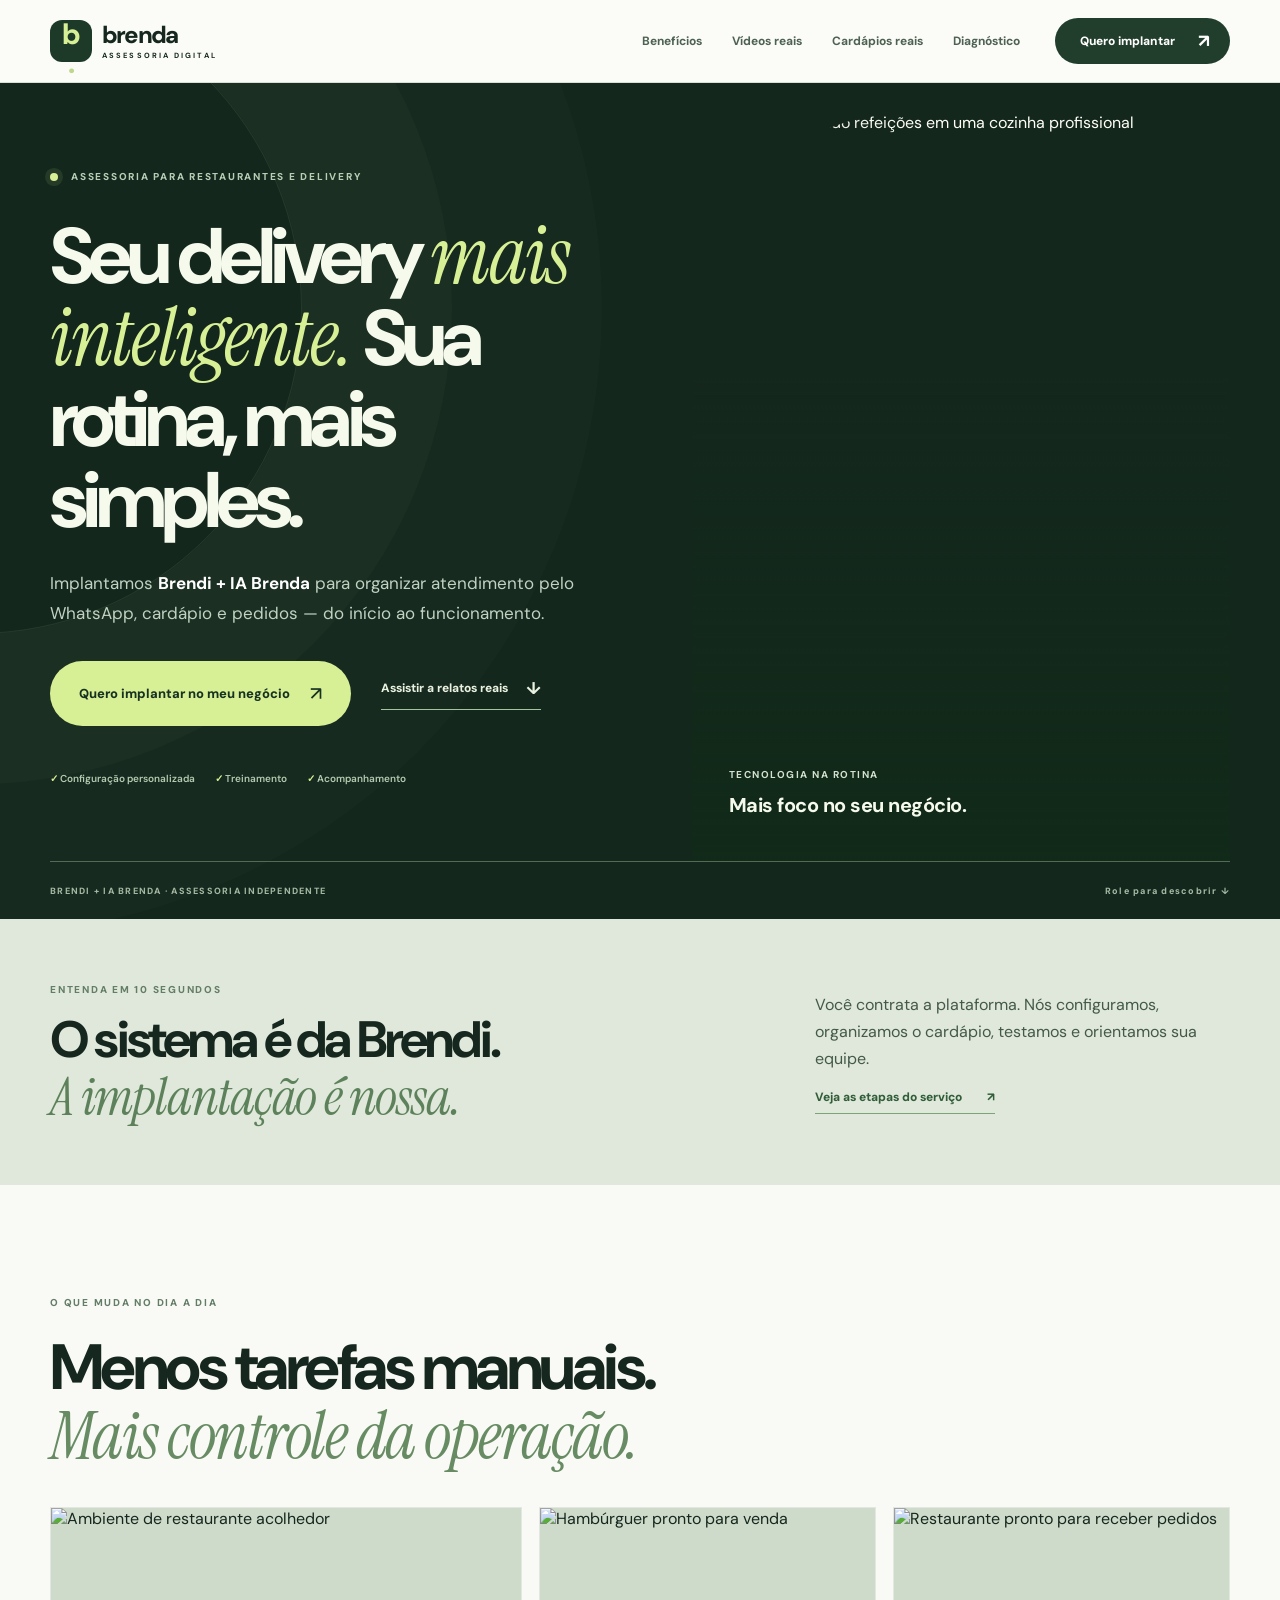
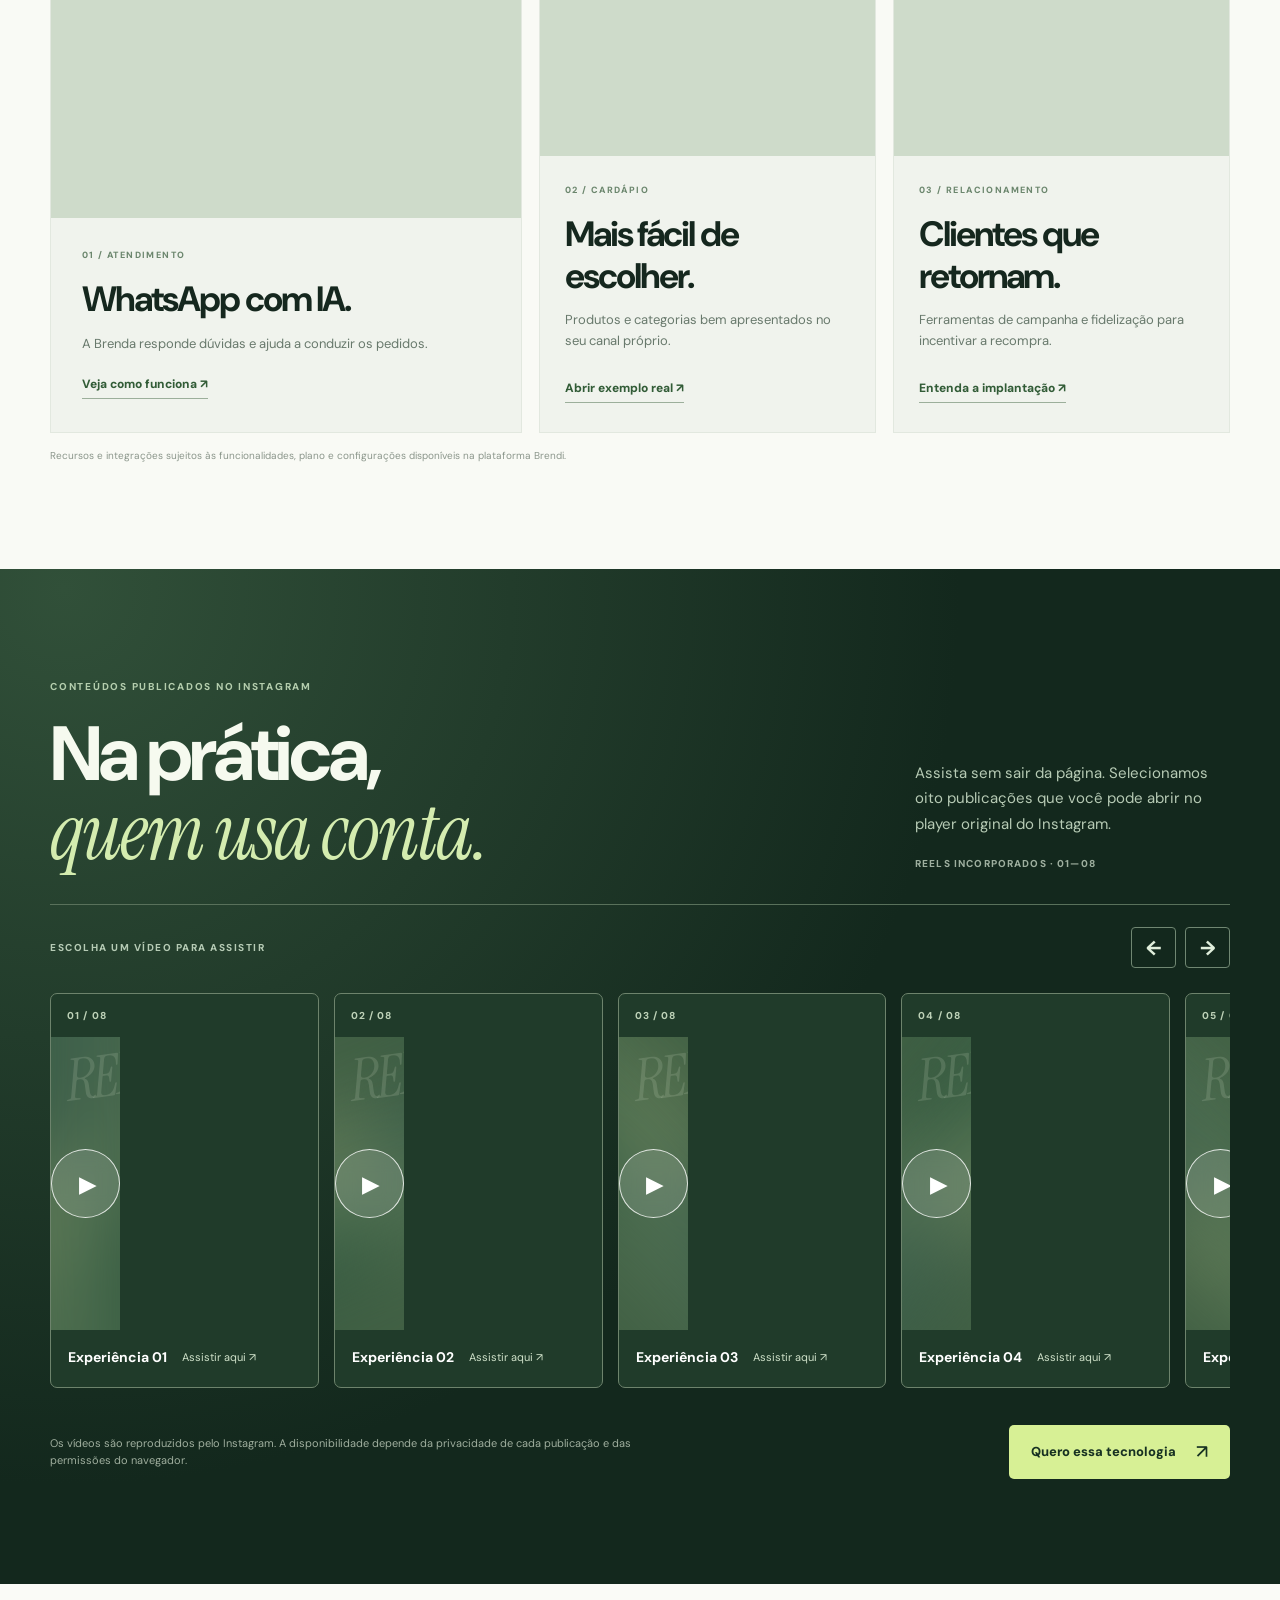
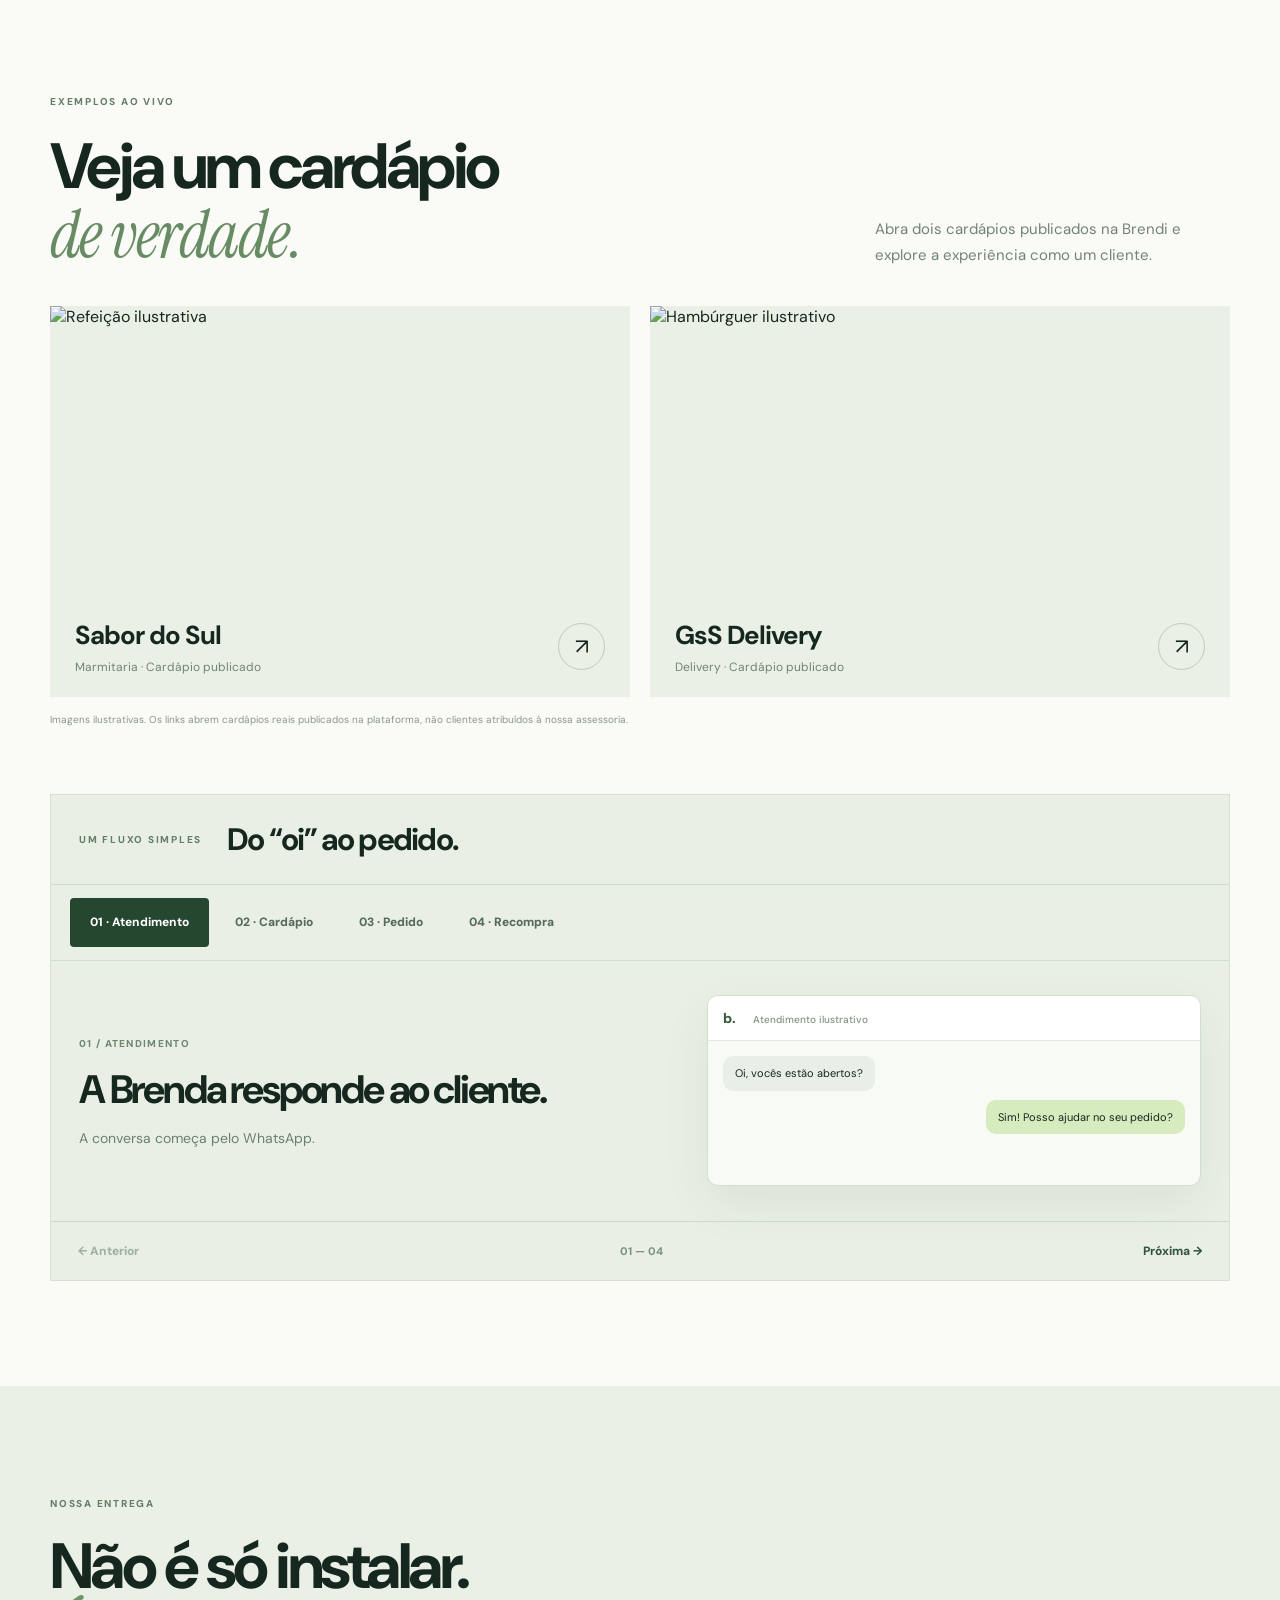
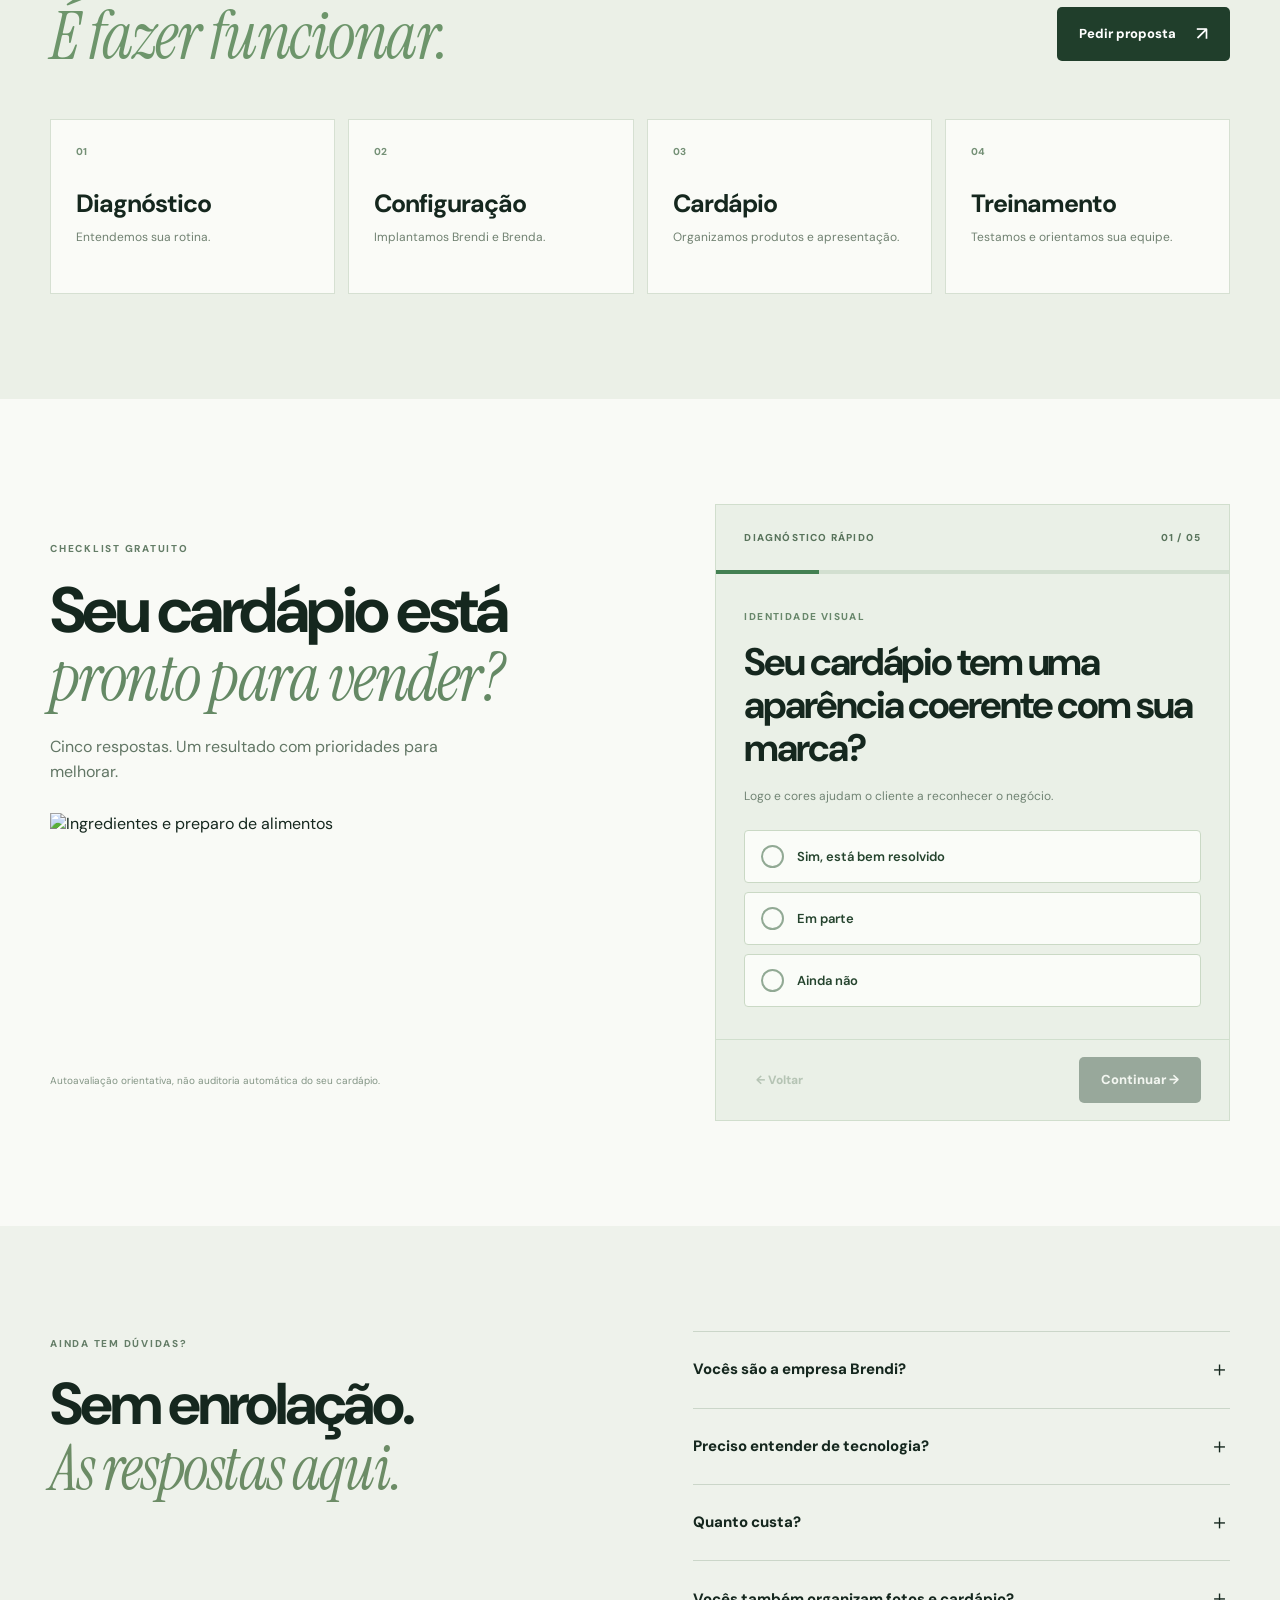
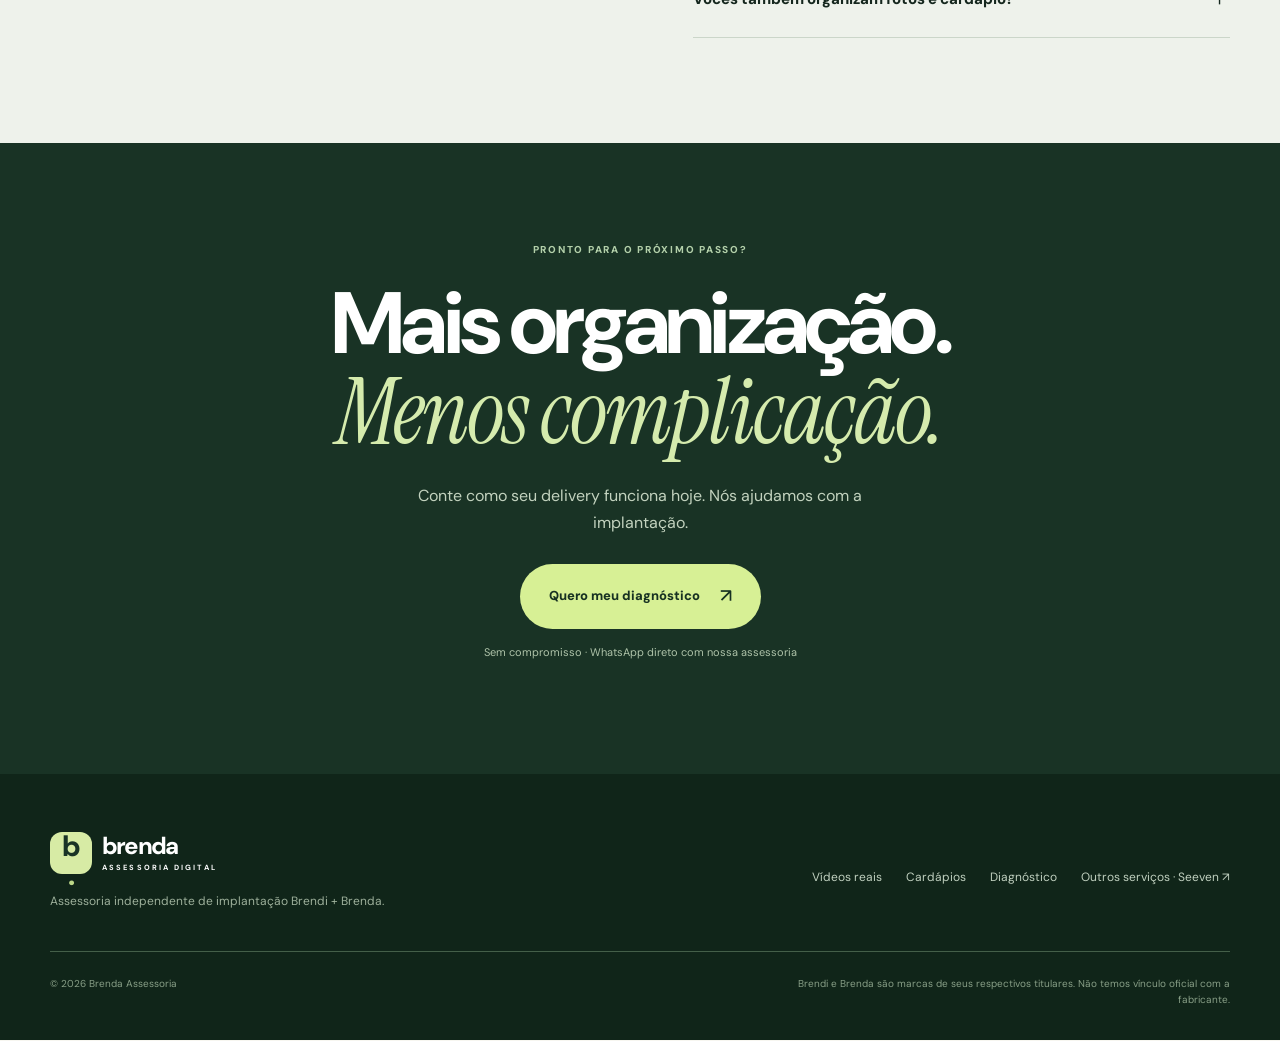
==== commit edfbd6b3: "copy: refine brand attribution in concise hero" ====
--- a/index.html
+++ b/index.html
@@ -47,7 +47,7 @@
       </div>
       <div class="hero-image-wrap"><img class="hero-image" src="https://images.unsplash.com/photo-1556911220-bff31c812dba?auto=format&fit=crop&w=1200&q=83" width="1000" height="1100" fetchpriority="high" alt="Equipe preparando refeições em uma cozinha profissional"><div class="hero-image-shade"></div><div class="hero-image-label"><span>TECNOLOGIA NA ROTINA</span><strong>Mais foco no seu negócio.</strong></div></div>
     </div>
-    <div class="shell hero-end"><span>BRANDI / BRENDI + BRENDA · IMPLEMENTAÇÃO INDEPENDENTE</span><span>Role para descobrir ↓</span></div>
+    <div class="shell hero-end"><span>BRENDI + IA BRENDA · ASSESSORIA INDEPENDENTE</span><span>Role para descobrir ↓</span></div>
   </section>
 
   <section class="clarity" id="como-entregamos">
--- a/styles.css
+++ b/styles.css
@@ -1,166 +1,80 @@
-:root{--paper:#f7f5ef;--warm:#ebe9df;--ink:#16251d;--green:#243f30;--forest:#173629;--green2:#35513e;--lime:#d8ef95;--line:#d7d8cc;--mute:#5c6a60;--container:1320px;font-family:"DM Sans",Arial,sans-serif;background:var(--paper);color:var(--ink);scroll-behavior:smooth;scroll-padding-top:90px}*{box-sizing:border-box}body{margin:0;overflow-x:hidden;-webkit-font-smoothing:antialiased}button,input,select,textarea{font:inherit}button{cursor:pointer}a{text-decoration:none;color:inherit}img{max-width:100%;display:block}h1,h2,h3,h4,p,figure{margin:0}h1,h2,h3,h4{font-weight:600;letter-spacing:-.055em}h1 em,h2 em,h3 em,h4 em{font-family:"Instrument Serif",Georgia,serif;font-weight:400;letter-spacing:-.025em;font-style:italic}::selection{background:var(--lime)}:focus-visible{outline:3px solid #7a9b57;outline-offset:3px}.shell{width:min(var(--container),calc(100% - 104px));margin-inline:auto}.sr-only{position:absolute;width:1px;height:1px;overflow:hidden;clip:rect(0,0,0,0);white-space:nowrap}.skip{position:fixed;z-index:900;top:-100px;left:16px;padding:13px;background:white}.skip:focus{top:12px}.progress{position:fixed;z-index:300;inset:0 0 auto;height:3px;pointer-events:none}.progress span{display:block;height:100%;width:0;background:#8fac62}
-.button{border:0;min-height:55px;padding:0 24px;border-radius:3px;display:inline-flex;align-items:center;justify-content:space-between;gap:20px;font-size:13px;line-height:1.2;font-weight:700;transition:background .2s,transform .2s}.button:hover{transform:translateY(-2px)}.button span{font-size:20px;font-weight:500}.button-primary{background:var(--green);color:#fff}.button-primary:hover{background:#365944}.button-dark{background:var(--ink);color:#fff}.button-secondary{background:var(--warm);color:var(--ink)}.button-outline-light{border:1px solid #829286;color:#fff;background:transparent}.button-outline-light:hover{background:#ffffff12}.full{width:100%}
-.header{height:84px;position:sticky;top:0;z-index:150;background:rgba(247,245,239,.97);backdrop-filter:blur(16px);border-bottom:1px solid #d6d8cf}.header-row{height:100%;display:flex;align-items:center;gap:55px}.logo{display:inline-flex;gap:10px;align-items:center;flex-shrink:0}.logo-symbol{width:43px;height:43px;background:var(--ink);color:var(--lime);border-radius:11px;display:grid;place-items:center;padding-right:5px;letter-spacing:-4px;font-size:30px;font-weight:800}.logo-symbol span{color:#c7e686}.logo-type{font-size:26px;line-height:1;font-weight:800;letter-spacing:-1.7px}.logo-type small{display:block;letter-spacing:2px;font-size:8px;margin-top:6px;font-weight:600}.nav-desktop{margin-left:auto;display:flex;gap:35px}.nav-desktop a{font-size:12px;font-weight:600;color:#48584c}.nav-desktop a:hover{color:#729253}.nav-contact{margin-left:0;border:1px solid var(--ink);background:transparent;min-height:44px;padding:0 17px 0 20px;font-size:12px;font-weight:700;display:flex;align-items:center;gap:22px}.nav-contact:hover{background:var(--ink);color:#fff}.nav-contact span{font-size:18px}.menu-toggle{display:none}.mobile-nav[hidden]{display:none}
-.hero{background:#f7f5ef}.hero-content{display:grid;grid-template-columns:1fr .94fr;gap:7%;min-height:min(800px,calc(100svh - 84px));align-items:stretch}.hero-text{padding:90px 0 67px;display:flex;flex-direction:column;align-items:flex-start;justify-content:center;position:relative}.kicker{display:flex;align-items:center;gap:13px;font-size:10px;letter-spacing:2px;font-weight:700;color:#546a58}.kicker-line{width:29px;height:1px;background:#6f9770}.hero h1{font-size:clamp(66px,6.6vw,106px);line-height:.99;margin:34px 0 32px;max-width:800px}.hero h1 em{color:#43694b}.hero-intro{font-size:19px;line-height:1.6;max-width:515px;color:#263d2d;font-weight:500}.hero-sub{font-size:14px;line-height:1.7;color:#68736a;max-width:510px;margin-top:17px}.hero-buttons{display:flex;align-items:center;flex-wrap:wrap;gap:25px;margin-top:32px}.button-text{font-size:13px;font-weight:700;border-bottom:1px solid #a1afa3;padding-bottom:8px;display:flex;gap:18px}.button-text:hover{color:#507f4d}.hero-cred{margin-top:auto;padding-top:43px;display:flex;align-items:center;gap:16px;font-size:11px;line-height:1.5;color:#718071}.mini-mark{border:1px solid #adc09f;border-radius:99px;height:34px;width:34px;display:grid;place-items:center;font-weight:800;color:#355f39;font-size:21px}.cred-icon{display:grid;place-items:center;color:#66905b;font-size:26px}.hero-photo{position:relative;overflow:hidden;background:#374534;min-height:580px}.hero-photo img{width:100%;height:100%;object-fit:cover;filter:saturate(.76) contrast(1.06)}.hero-photo:after{content:"";position:absolute;inset:20% 0 0;background:linear-gradient(0deg,#112015ae,transparent 65%)}.hero-photo figcaption{position:absolute;z-index:1;bottom:32px;left:34px;right:34px;color:white;display:flex;flex-direction:column;gap:9px}.hero-photo figcaption span{font-size:9px;letter-spacing:1.8px;opacity:.75}.hero-photo figcaption span:last-child{font-size:17px;line-height:1.4;font-weight:600;letter-spacing:0;opacity:1;max-width:330px}.hero-foot{display:flex;justify-content:space-between;align-items:center;border-top:1px solid var(--line);height:56px;color:#677668;font-size:10px;letter-spacing:1.1px;font-weight:700}.hero-foot a:hover{color:#334f37}.section{padding:115px 0}.section-label{display:flex;align-items:center;gap:17px;font-size:10px;font-weight:800;letter-spacing:1.5px;color:#69766d;margin-bottom:44px}.section-label i{height:1px;width:60px;background:#b9c1b7}.section h2,.section-lead h2,.cinema h2,.closing h2{font-size:clamp(43px,5.2vw,76px);line-height:1.09}.section h2 em,.cinema h2 em,.closing h2 em{color:#658264}.problem{background:#edece4}.problem-title{display:flex;justify-content:space-between;align-items:end;gap:60px;margin-bottom:60px}.problem-title h2{max-width:790px}.problem-title p{max-width:310px;font-size:17px;line-height:1.7;color:var(--mute)}.issue-list{border-top:1px solid #c9cec3}.issue-list article{display:grid;grid-template-columns:70px minmax(250px,.95fr) minmax(230px,.8fr);gap:30px;padding:28px 0;align-items:start;border-bottom:1px solid #c9cec3}.issue-list article>span{font-size:11px;font-weight:700;color:#738579;padding-top:12px}.issue-list h3{font-size:clamp(23px,2.35vw,33px);line-height:1.25}.issue-list p{color:#627268;line-height:1.7;font-size:14px;max-width:400px}
-.services{background:#fff}.section-lead{display:flex;justify-content:space-between;align-items:end;gap:60px;margin-bottom:48px}.section-lead>p{max-width:315px;line-height:1.7;color:#6c786e;font-size:16px}.service-layout{display:grid;grid-template-columns:1.15fr .85fr;gap:20px}.service-main,.service-small{overflow:hidden;background:#f2f2eb}.service-main{display:flex;flex-direction:column}.service-photo{min-height:440px;overflow:hidden}.service-photo img{width:100%;height:100%;object-fit:cover;transition:transform .65s ease}.service-main:hover .service-photo img,.service-small:hover>img{transform:scale(1.045)}.service-body{padding:37px 40px 44px;display:flex;flex-direction:column;gap:23px;flex:1;justify-content:space-between}.step-overline{display:inline-block;font-size:10px;letter-spacing:1.5px;color:#68806a;font-weight:800;margin-bottom:18px}.service-body h3{font-size:clamp(32px,3.1vw,48px);line-height:1.14}.service-body p{font-size:15px;line-height:1.7;color:#69736b;max-width:560px}.service-side{display:grid;grid-template-rows:1fr 1fr;gap:20px}.service-small{display:grid;grid-template-columns:42% 1fr;align-items:stretch}.service-small>img{height:100%;width:100%;object-fit:cover;transition:transform .65s ease}.service-small>div{padding:25px 26px}.service-small h3{font-size:clamp(24px,2.5vw,34px);line-height:1.15;margin-bottom:14px}.service-small p{font-size:13px;line-height:1.6;color:#6d786f}.inline-link{display:inline-block;margin-top:18px;padding-bottom:5px;border-bottom:1px solid #738c70;color:#385e3b;font-size:12px;font-weight:800}.inline-link:hover{color:#69916b}.legal-note{font-size:11px;line-height:1.55;color:#829085;margin-top:20px}
-.cinema{position:relative;isolation:isolate;min-height:610px;display:flex;align-items:center;background:#20382a;color:#fff;overflow:hidden}.cinema-poster,.cinema-video,.cinema-shade{position:absolute;inset:0;z-index:-2}.cinema-poster img{width:100%;height:100%;object-fit:cover;filter:saturate(.65)}.cinema-video{z-index:-1;pointer-events:none;overflow:hidden}.cinema-video iframe{width:100%;height:100%;position:absolute;inset:0;border:0;object-fit:cover;transform:scale(1.45)}.cinema-shade{z-index:0;background:linear-gradient(90deg,#102418eb 5%,#102418b0 50%,#1024187a)}.cinema-copy{position:relative;z-index:1;padding:105px 0}.cinema-copy .kicker{color:#c2d5c1}.cinema h2{margin:30px 0 18px;max-width:900px}.cinema h2 em{color:#d4ebb1}.cinema-copy p{color:#e0e7df;max-width:520px;line-height:1.7;font-size:16px}.light-link{display:inline-flex;gap:35px;align-items:center;margin-top:28px;color:white;font-size:13px;font-weight:800;border-bottom:1px solid #91b194;padding-bottom:9px}.cinema-credit{position:absolute;right:26px;bottom:18px;z-index:1;font-size:9px;letter-spacing:1px;color:#c2d2c4}
-.experience{background:#f7f5ef}.experience-head{display:flex;align-items:end;justify-content:space-between;gap:50px;margin-bottom:44px}.experience-head>div>p{margin-top:23px;font-size:16px;line-height:1.7;max-width:540px;color:var(--mute)}.source-note{text-align:right;font-size:10px;line-height:1.8;letter-spacing:.8px;font-weight:700;color:#7f8e81}.menus{display:grid;grid-template-columns:1fr 1fr;gap:22px}.menu-card{display:block;min-width:0}.menu-cover{aspect-ratio:1.55;position:relative;background:#adad9f;overflow:hidden}.menu-cover img{width:100%;height:100%;object-fit:cover;transition:transform .65s ease;filter:saturate(.85)}.menu-card:hover img{transform:scale(1.04)}.menu-cover-id{position:absolute;left:20px;top:20px;background:#f7f5efec;padding:10px 12px;font-size:10px;font-weight:700;letter-spacing:1.2px}.menu-info{display:flex;align-items:center;justify-content:space-between;gap:20px;border-bottom:1px solid #d0d5cc;padding:22px 0}.menu-info h3{font-size:29px}.menu-info p{margin-top:6px;font-size:12px;color:#728173}.circle-arrow{border:1px solid #c0cbbd;border-radius:50%;width:45px;height:45px;display:grid;place-items:center;font-size:21px;transition:background .25s}.menu-card:hover .circle-arrow{background:#dce8d2}.feature-separator{border-top:1px solid #d0d5cc;margin:91px 0 78px}.story-head{display:flex;align-items:end;justify-content:space-between;gap:50px;margin-bottom:42px}.story-head h3{font-size:clamp(42px,5vw,70px);line-height:1.06;margin-top:20px}.story-head h3 em{color:#58795d}.story-head p{max-width:330px;font-size:15px;line-height:1.7;color:#758078}.eyebrow-small{font-size:10px;font-weight:800;letter-spacing:1.5px;color:#647c69}.story{background:#eaece3;border:1px solid #d8ddd3}.story-controls{display:flex;align-items:center;padding:14px 21px;border-bottom:1px solid #cbd4ca;gap:10px}.story-tab{border:0;background:transparent;padding:14px 17px;display:flex;align-items:center;gap:9px;font-size:13px;color:#5e7061;white-space:nowrap;border-radius:3px;font-weight:600;transition:background .2s}.story-tab>span{color:#91a195;font-size:10px}.story-tab.is-selected{background:#294733;color:white}.story-tab.is-selected>span{color:#c1dcb2}.story-main{display:grid;grid-template-columns:1fr .9fr;min-height:450px}.story-editorial{padding:70px 65px 55px;display:flex;flex-direction:column;justify-content:center}.story-eyebrow{font-size:11px;letter-spacing:1.6px;color:#687e69;font-weight:800}.story-editorial h4{font-size:clamp(35px,3.7vw,56px);line-height:1.12;margin:24px 0}.story-editorial p{line-height:1.75;max-width:440px;color:#5f6f61;font-size:16px}.story-footnote{font-size:10px;color:#8b9b8b;letter-spacing:.3px;margin-top:40px}.story-preview{background:#d4ddd0;position:relative;display:flex;flex-direction:column;justify-content:center;align-items:center;padding:35px 25px;overflow:hidden}.story-preview:after{content:"";position:absolute;inset:auto -120px -140px;width:430px;height:430px;border-radius:50%;border:1px solid #aabaaa;pointer-events:none}.chat-window{position:relative;z-index:2;max-width:340px;width:100%;height:400px;border-radius:14px;background:#f3f6ee;box-shadow:0 25px 65px #283e3036;display:flex;flex-direction:column;overflow:hidden}.chat-top{padding:14px;display:flex;align-items:center;gap:10px;background:#fff}.chat-avatar{height:36px;width:36px;display:grid;place-items:center;border-radius:50%;background:#d4e2c1;color:#1e3e29;font-size:22px;font-weight:800}.chat-top strong{font-size:13px}.chat-top small{display:block;font-size:9px;color:#8b9b8c;margin-top:3px}.chat-menu{margin-left:auto;color:#90a093}.chat-messages{display:flex;flex-direction:column;align-items:flex-start;gap:11px;padding:24px 15px;flex:1;overflow:auto}.bubble{max-width:85%;border-radius:10px;padding:11px 12px;font-size:11px;line-height:1.55;animation:messageIn .36s ease both}.bubble.in{background:#fff}.bubble.out{align-self:flex-end;background:#d8ebc5}.chat-composer{background:white;padding:12px 16px;font-size:10px;color:#9dad9a;display:flex;justify-content:space-between}.preview-label{position:absolute;bottom:14px;font-size:9px;letter-spacing:1px;color:#708470;z-index:2}.story-controls-bottom{display:flex;justify-content:space-between;align-items:center;padding:16px 20px;border-top:1px solid #cbd4ca}.story-controls-bottom button{border:0;background:transparent;color:#35523a;font-size:12px;font-weight:800;padding:12px 10px}.story-controls-bottom button:disabled{opacity:.3;cursor:default}.story-controls-bottom span{font-size:11px;color:#718473}.story-controls-bottom button:not(:disabled):hover{text-decoration:underline}@keyframes messageIn{from{opacity:0;transform:translateY(10px)}to{opacity:1;transform:none}}
-.proof{background:#1b3225;color:#fff}.proof .section-label,.proof-label{color:#b3c3b5}.proof .section-label i{background:#64846e}.proof-top{display:flex;align-items:end;justify-content:space-between;gap:60px}.proof-top h2 em{color:#cfe3bf}.proof-top p{max-width:340px;line-height:1.7;color:#bbc9bc;font-size:15px}.proof-stats{display:grid;grid-template-columns:repeat(3,1fr);gap:45px;margin-top:74px;border-top:1px solid #57725b;padding:31px 0 40px}.proof-stats>div{display:flex;flex-direction:column;gap:10px}.proof-stats strong{font-size:clamp(38px,4.3vw,68px);letter-spacing:-3px;font-weight:600}.proof-stats span{font-size:12px;line-height:1.4;color:#b6c8b6}.proof-source{display:flex;justify-content:space-between;gap:25px;align-items:center;padding-bottom:65px;border-bottom:1px solid #59725e}.proof-source a{font-size:12px;text-decoration:underline;text-underline-offset:4px;color:#d6e7ce}.proof-source span{font-size:10px;color:#849e88}.cases-head{display:flex;justify-content:space-between;gap:40px;align-items:end;padding:65px 0 28px}.cases-head h3{font-size:clamp(27px,3.2vw,43px)}.cases-head p{max-width:430px;line-height:1.7;font-size:13px;color:#b1c1b2}.proof-cards{display:grid;grid-template-columns:repeat(3,1fr);border-top:1px solid #536b56;border-bottom:1px solid #536b56}.proof-card{display:flex;flex-direction:column;min-height:255px;padding:27px 27px 28px 0;gap:14px;border-right:1px solid #536b56}.proof-card:not(:first-child){padding-left:27px}.proof-card:last-child{border-right:0}.proof-card>span:first-child{font-size:9px;letter-spacing:1.2px;color:#a0baa4}.proof-card h4{font-size:29px}.proof-card p{color:#bbcbbb;font-size:12px;line-height:1.65}.proof-link{margin-top:auto;color:#d6e9c1;font-size:11px;font-weight:700}.proof-card:hover .proof-link{text-decoration:underline}.official-demo{display:flex;justify-content:space-between;align-items:center;gap:45px;padding:46px 0}.official-demo h3{margin-top:14px;font-size:31px}.official-demo p{font-size:13px;line-height:1.6;color:#b7c7b6;margin-top:10px;max-width:490px}.proof-disclaimer{max-width:970px;font-size:10px;color:#93a996;line-height:1.8}
-.method{background:#f7f5ef}.method-heading{display:flex;justify-content:space-between;align-items:end;gap:50px;margin-bottom:55px}.method-heading p{max-width:340px;font-size:16px;line-height:1.7;color:#69776d}.method-grid{display:grid;grid-template-columns:1fr .76fr;gap:8%}.method-steps{list-style:none;padding:0;margin:0}.method-steps li{display:grid;grid-template-columns:52px 1fr;gap:20px;align-items:start;padding:29px 0;border-top:1px solid #d0d5cc}.method-steps li:last-child{border-bottom:1px solid #d0d5cc}.method-steps li>span{font-size:11px;font-weight:800;color:#829387;padding-top:10px}.method-steps h3{font-size:27px}.method-steps p{font-size:13px;line-height:1.7;color:#647368;margin-top:10px;max-width:450px}.method-image{position:relative;overflow:hidden;min-height:610px}.method-image img{width:100%;height:100%;object-fit:cover}.method-image figcaption{position:absolute;bottom:18px;left:17px;background:#f7f5ef;padding:12px 15px;font-size:9px;font-weight:800;letter-spacing:1px}.method-banner{background:#dce9cf;padding:31px 35px;display:flex;justify-content:space-between;align-items:center;gap:30px;margin-top:58px}.method-banner p{font-size:20px;line-height:1.4;max-width:660px;font-weight:600;letter-spacing:-.5px}
-.simulator{background:#e9ece3}.simulator-grid{display:grid;grid-template-columns:1fr .85fr;gap:11%;align-items:center}.sim-copy p{font-size:16px;line-height:1.75;color:#6c796d;max-width:480px;margin:24px 0}.sim-copy small{color:#88988a;font-size:11px;line-height:1.6;max-width:470px;display:block}.sim-panel{background:#fff;padding:33px;border:1px solid #d4ddd1}.sim-title{display:flex;justify-content:space-between;font-size:10px;font-weight:800;letter-spacing:1.2px;margin-bottom:33px;color:#718074}.sim-line{display:block;margin-bottom:32px}.sim-line>span{display:flex;justify-content:space-between;gap:12px;align-items:center;font-size:13px;font-weight:600;margin-bottom:15px}.sim-line output{font-size:19px}.sim-line input{appearance:none;width:100%;height:3px;border:0;background:#d9e2d6;cursor:pointer}.sim-line input::-webkit-slider-thumb{appearance:none;height:20px;width:20px;border-radius:50%;background:#26422f;border:5px solid #d9ebd1}.sim-line input::-moz-range-thumb{height:12px;width:12px;border-radius:50%;background:#26422f;border:5px solid #d9ebd1}.sim-result{padding:24px;background:#f0f3eb;margin-bottom:19px}.sim-result>small{font-size:9px;letter-spacing:1px;color:#687769;font-weight:800}.sim-result>div{display:flex;align-items:baseline;gap:12px;margin-top:7px}.sim-result strong{font-size:72px;font-weight:700;letter-spacing:-5px;line-height:1}.sim-result>div span{font-size:23px}.sim-result p{font-size:12px;color:#647467;margin-top:9px}
-.more{background:#fff}.more-layout{display:grid;grid-template-columns:1fr 1fr;background:#edf0e8}.more-image{min-height:480px}.more-image img{height:100%;width:100%;object-fit:cover}.more-copy{display:flex;flex-direction:column;align-items:flex-start;justify-content:center;padding:60px}.more-copy h2{font-size:clamp(37px,4.1vw,60px);margin:23px 0}.more-copy p{font-size:15px;line-height:1.7;color:#6f7c71;margin-bottom:26px}.more-copy small{font-size:10px;color:#89988a;margin-top:22px}.faq{background:#f3f1eb}.faq-grid{display:grid;grid-template-columns:.76fr 1fr;gap:11%}.faq-grid>div:first-child>p{color:#738075;font-size:15px;line-height:1.7;max-width:290px;margin-top:25px}.faq-list{border-top:1px solid #d0d5cb}.faq-list details{padding:24px 0;border-bottom:1px solid #d0d5cb}.faq-list summary{list-style:none;display:flex;justify-content:space-between;gap:15px;font-size:15px;font-weight:700;cursor:pointer}.faq-list summary::-webkit-details-marker{display:none}.faq-list summary>span{font-weight:400;font-size:22px;transition:transform .2s}.faq-list details[open] summary>span{transform:rotate(45deg)}.faq-list p{font-size:13px;line-height:1.75;color:#69786c;padding:18px 38px 0 0}
-.closing{background:#1f3729;color:#f5f7ed}.closing-layout{display:grid;grid-template-columns:1fr .75fr;gap:11%;min-height:600px;align-items:stretch}.closing-layout>div:first-child{padding:110px 0 100px;align-self:center}.closing .eyebrow-small{color:#c4d6be}.closing h2{font-size:clamp(47px,5.2vw,78px);line-height:1.06;margin:25px 0}.closing h2 em{color:#cee7bd}.closing p{font-size:16px;line-height:1.7;color:#c0d0c0;max-width:450px;margin-bottom:28px}.closing .button-primary{background:#dcecbc;color:#193323}.closing .button-primary:hover{background:#f1ffdc}.closing-image img{width:100%;height:100%;object-fit:cover}.footer{background:#13291b;color:#b7c7b6}.footer-main{padding:60px 0;display:flex;align-items:center;justify-content:space-between;gap:60px}.footer-logo .logo-symbol{background:#dce9c9;color:#16291b}.footer-logo .logo-type{color:white}.footer-nav{display:flex;gap:25px;flex-wrap:wrap;font-size:12px}.footer-nav a:hover{color:#fff}.footer-end{display:grid;grid-template-columns:1fr 1.5fr auto;gap:30px;align-items:start;border-top:1px solid #3f5943;padding:26px 0 38px;font-size:10px;line-height:1.6;color:#91a390}.footer-end p{max-width:500px}.footer-end a{white-space:nowrap}.mobile-action{display:none}
-.lead-modal{border:0;padding:0;background:transparent;max-height:90dvh;max-width:min(740px,calc(100% - 26px));overflow:visible}.lead-modal::backdrop{background:#0e1b13d9;backdrop-filter:blur(8px)}.lead-box{max-height:90dvh;overflow:auto;background:#f8f7f1;border-radius:5px;padding:36px 43px}.lead-top{display:flex;align-items:center;justify-content:space-between;font-size:10px;letter-spacing:1.5px;color:#617361;font-weight:800;margin-bottom:27px}.lead-close{width:38px;height:38px;border:1px solid #b2bdaf;background:transparent}.lead-box h2{font-size:55px;line-height:1.05}.lead-box h2 em{color:#648762}.lead-box>div>p{font-size:14px;line-height:1.65;color:#68776a;margin:16px 0 25px}.form-fields{display:grid;grid-template-columns:1fr 1fr;gap:15px}.lead-box form{display:flex;flex-direction:column;gap:17px}.lead-box label{font-size:12px;font-weight:700;display:flex;flex-direction:column;gap:7px}.lead-box input,.lead-box select,.lead-box textarea{width:100%;min-height:48px;border:1px solid #c6d1c5;border-radius:3px;background:#fff;padding:12px;color:#172719;outline:0}.lead-box input:focus,.lead-box select:focus,.lead-box textarea:focus{border-color:#5f8b5e;box-shadow:0 0 0 3px #cde7bd}.lead-privacy{font-size:10px!important;line-height:1.65!important;color:#7e8b80!important;margin:0!important}.lead-success{display:grid;place-items:center;width:55px;height:55px;border-radius:50%;background:#d6e9c9;font-size:30px;margin-bottom:18px}.lead-box textarea{min-height:180px;font-size:12px;line-height:1.6;resize:vertical}.lead-result-actions{display:flex;gap:11px;margin-top:15px}.lead-result-actions .button{flex:1}.lead-result-actions .button-secondary{justify-content:center}
-[data-reveal]{opacity:0;transform:translateY(20px);transition:opacity .7s ease,transform .7s cubic-bezier(.2,.7,.2,1)}[data-reveal].is-visible{opacity:1;transform:none}
-@media(max-width:1200px){.shell{width:min(var(--container),calc(100% - 64px))}.header-row{gap:28px}.nav-desktop{gap:19px}.hero-content{gap:4%}.hero h1{font-size:clamp(64px,6.3vw,96px)}.service-small{grid-template-columns:40% 1fr}.service-small>div{padding:22px}.method-grid{gap:5%}}
-@media(max-width:930px){.header{height:74px}.header-row{gap:15px}.nav-desktop,.nav-contact{display:none}.menu-toggle{display:flex;margin-left:auto;width:46px;height:46px;border:1px solid #aab7a8;background:transparent;align-items:center;justify-content:center;flex-direction:column;gap:6px}.menu-toggle span{height:2px;background:#244332;width:19px;transition:transform .25s}.menu-toggle[aria-expanded="true"] span:first-child{transform:translateY(4px) rotate(45deg)}.menu-toggle[aria-expanded="true"] span:last-child{transform:translateY(-4px) rotate(-45deg)}.mobile-nav{position:absolute;top:74px;left:0;right:0;max-height:calc(100dvh - 74px);overflow:auto;overscroll-behavior:contain;background:#f7f5ef;border-bottom:1px solid #cbd4cb;box-shadow:0 20px 35px #1e311b20}.mobile-nav-content{display:flex;flex-direction:column;padding:15px 0 26px}.mobile-nav a{border-bottom:1px solid #dce0d6;padding:17px 0;display:flex;align-items:center;gap:15px;font-size:22px;font-weight:600;letter-spacing:-.8px}.mobile-nav a small{font-size:11px;color:#94a196}.mobile-nav a span{margin-left:auto;font-size:20px}.mobile-nav .button{margin-top:25px;width:100%}.mobile-nav p{margin-top:18px;font-size:11px;color:#79877d}.hero-content{grid-template-columns:1fr 1fr;min-height:660px;gap:4%}.hero h1{font-size:clamp(53px,7vw,80px)}.hero-text{padding:55px 0}.hero-photo{min-height:600px}.hero-intro{font-size:16px}.hero-sub{font-size:13px}.problem-title,.section-lead,.experience-head,.story-head,.proof-top,.method-heading{flex-direction:column;align-items:flex-start;gap:25px}.problem-title p,.section-lead>p,.experience-head>div>p,.story-head p,.proof-top p,.method-heading p{max-width:650px}.source-note{text-align:left}.service-layout{grid-template-columns:1fr}.service-main{display:grid;grid-template-columns:1fr 1fr}.service-photo{min-height:420px}.service-side{grid-template-columns:1fr 1fr;grid-template-rows:auto}.service-small{display:flex;flex-direction:column}.service-small>img{height:220px}.service-small>div{padding:27px}.proof-stats{gap:20px}.method-grid{grid-template-columns:1fr 1fr}.method-image{min-height:550px}.more-copy{padding:37px}.footer-main{flex-direction:column;align-items:flex-start}.footer-end{grid-template-columns:1fr 1fr}.footer-end a{grid-column:1/-1}.faq-grid{gap:6%}}
-@media(max-width:680px){:root{scroll-padding-top:72px}.shell{width:calc(100% - 40px)}.header .logo-symbol{width:37px;height:37px;font-size:25px}.logo-type{font-size:23px}.logo-type small{font-size:7px}.hero-content{display:flex;flex-direction:column;min-height:0}.hero-text{padding:43px 0 36px;display:block}.kicker{font-size:9px;letter-spacing:1.3px}.hero h1{font-size:clamp(55px,12vw,77px);margin:24px 0 22px;max-width:560px}.hero-intro{font-size:16px;max-width:520px}.hero-sub{font-size:13px;margin-top:12px}.hero-buttons{display:flex;flex-direction:column;align-items:stretch;gap:22px;margin-top:27px}.hero-buttons .button{width:100%}.hero-buttons .button-text{align-self:flex-start}.hero-cred{margin-top:23px;padding-top:20px;font-size:10px;border-top:1px solid #d9ddd5}.hero-photo{height:330px;min-height:0;margin:0 -20px}.hero-photo img{object-position:center 45%}.hero-photo figcaption{left:23px;bottom:21px}.hero-foot{height:auto;padding:17px 0;font-size:9px}.hero-foot>span{max-width:180px;line-height:1.5}.hero-foot a{max-width:140px;text-align:right;line-height:1.5}.section{padding:75px 0}.section-label{margin-bottom:30px;font-size:9px;gap:10px;letter-spacing:1px}.section-label i{width:28px}.section h2,.cinema h2,.closing h2{font-size:clamp(39px,9.2vw,58px)}.problem-title{margin-bottom:35px;gap:18px}.problem-title p{font-size:14px}.issue-list article{grid-template-columns:30px 1fr;gap:12px;padding:21px 0}.issue-list article>span{font-size:10px;padding-top:6px}.issue-list h3{font-size:24px}.issue-list p{grid-column:2;font-size:13px}.section-lead{margin-bottom:30px}.section-lead>p{font-size:14px}.service-main{display:flex}.service-photo{height:260px;min-height:0}.service-body{padding:27px;gap:17px}.service-body h3{font-size:33px}.service-body p{font-size:13px}.service-side{grid-template-columns:1fr;gap:14px}.service-small{display:grid;grid-template-columns:38% 1fr;min-height:255px}.service-small>img{height:100%;min-height:255px}.service-small>div{padding:20px}.service-small h3{font-size:25px}.service-small p{font-size:12px}.step-overline{font-size:9px;margin-bottom:13px}.cinema{min-height:460px}.cinema-copy{padding:75px 0 82px}.cinema-copy p{font-size:14px}.cinema-video{display:none}.cinema-credit{right:20px;bottom:13px;font-size:7px}.experience-head{margin-bottom:30px}.experience-head>div>p{font-size:14px;margin-top:17px}.menus{grid-template-columns:1fr;gap:23px}.menu-cover{aspect-ratio:1.6}.menu-info{padding:16px 0}.menu-info h3{font-size:25px}.menu-info p{font-size:11px}.source-note{font-size:9px}.feature-separator{margin:65px 0 55px}.story-head{gap:19px;margin-bottom:30px}.story-head h3{font-size:47px}.story-head p{font-size:13px}.story-controls{padding:8px;gap:4px;overflow-x:auto;overscroll-behavior-x:contain;scrollbar-width:none;-webkit-overflow-scrolling:touch}.story-controls::-webkit-scrollbar{display:none}.story-tab{min-height:47px;padding:9px 12px;font-size:12px;flex:0 0 auto}.story-tab>span{font-size:9px}.story-main{grid-template-columns:1fr;min-height:0}.story-editorial{padding:29px 23px 27px}.story-editorial h4{font-size:36px;margin:14px 0}.story-editorial p{font-size:13px;line-height:1.7}.story-footnote{font-size:9px;margin-top:20px}.story-preview{padding:23px 20px 34px;min-height:350px}.chat-window{height:305px;max-width:280px}.chat-messages{gap:8px;padding:14px}.bubble{font-size:10px;padding:8px 10px}.preview-label{bottom:12px;font-size:8px}.story-controls-bottom{padding:8px 10px}.story-controls-bottom button{padding:14px;font-size:12px}.proof-top{gap:18px}.proof-top p{font-size:13px}.proof-stats{grid-template-columns:1fr;gap:0;margin-top:40px;padding:0}.proof-stats>div{padding:24px 0;border-bottom:1px solid #526d56}.proof-stats strong{font-size:50px}.proof-stats span{font-size:11px}.proof-source{flex-direction:column;align-items:flex-start;gap:10px;padding:24px 0 38px}.cases-head{flex-direction:column;align-items:flex-start;padding:40px 0 25px;gap:10px}.cases-head p{font-size:12px}.proof-cards{display:flex;gap:0;overflow-x:auto;scroll-snap-type:x mandatory;scrollbar-width:none}.proof-cards::-webkit-scrollbar{display:none}.proof-card{min-width:80%;padding:24px!important;scroll-snap-align:start;border-right:1px solid #516e57}.proof-card h4{font-size:27px}.official-demo{flex-direction:column;align-items:stretch;gap:25px;padding:36px 0}.official-demo h3{font-size:28px}.official-demo .button{width:100%}.method-heading{margin-bottom:24px;gap:20px}.method-heading p{font-size:14px}.method-grid{grid-template-columns:1fr}.method-steps li{grid-template-columns:34px 1fr;gap:10px;padding:21px 0}.method-steps h3{font-size:23px}.method-steps p{font-size:12px}.method-image{height:300px;min-height:0;margin-top:24px}.method-banner{padding:22px;flex-direction:column;align-items:stretch;gap:21px;margin-top:26px}.method-banner p{font-size:17px}.simulator-grid{grid-template-columns:1fr;gap:28px}.sim-copy p{font-size:14px}.sim-panel{padding:23px 20px}.sim-result strong{font-size:65px}.more-layout{grid-template-columns:1fr}.more-image{min-height:0;height:210px}.more-copy{padding:29px 25px 33px}.more-copy h2{font-size:43px}.more-copy p{font-size:13px}.more-copy .button{width:100%}.faq-grid{grid-template-columns:1fr;gap:30px}.faq-grid>div:first-child>p{font-size:13px;margin-top:18px}.faq-list details{padding:20px 0}.faq-list summary{font-size:14px}.closing-layout{display:flex;flex-direction:column;gap:0}.closing-layout>div:first-child{padding:75px 0 38px}.closing h2{font-size:clamp(45px,10vw,65px)}.closing p{font-size:14px}.closing .button{width:100%}.closing-image{height:230px;margin:0 -20px}.footer-main{padding:45px 0 32px;gap:29px}.footer-nav{gap:16px 22px}.footer-end{display:flex;flex-direction:column;gap:13px;padding-bottom:130px}.mobile-action{display:block;position:fixed;left:0;right:0;bottom:0;z-index:100;background:#f7f5efef;backdrop-filter:blur(12px);border-top:1px solid #cbd6c9;padding:11px max(20px,env(safe-area-inset-left)) calc(11px + env(safe-area-inset-bottom))}.mobile-action .button{width:100%;min-height:51px}.lead-box{padding:23px 20px}.lead-box h2{font-size:44px}.form-fields{grid-template-columns:1fr;gap:14px}.lead-result-actions{flex-direction:column}.lead-modal{max-width:calc(100% - 16px);max-height:92dvh}.lead-box{max-height:92dvh}}
-@media(max-width:360px){.shell{width:calc(100% - 30px)}.hero-photo,.closing-image{margin-left:-15px;margin-right:-15px}.hero h1{font-size:50px}.service-small{grid-template-columns:1fr}.service-small>img{height:170px;min-height:170px}.chat-window{height:290px}}
-@media(prefers-reduced-motion:reduce){*,*:before,*:after{animation-duration:.01ms!important;transition-duration:.01ms!important;scroll-behavior:auto!important}[data-reveal]{opacity:1!important;transform:none!important}.cinema-video{display:none!important}}
-.menu-open,.dialog-open{overflow:hidden}.mobile-action.is-hidden{transform:translateY(120%);pointer-events:none}@media(prefers-reduced-motion:reduce){.bubble{animation:none!important}}
-
-
-/* V3.1 – Educational menu self-assessment. Editorial styling and mobile usability. */
-.audit{background:#e7ebe1}
-.audit-layout{display:grid;grid-template-columns:.94fr 1fr;gap:9%;align-items:start}
-.audit-intro{padding-top:18px}
-.audit-intro h2{font-size:clamp(44px,5vw,71px);line-height:1.08;margin:23px 0 24px}
-.audit-intro h2 em{color:#627d63}
-.audit-intro>p:not(.eyebrow-small){max-width:560px;color:#617165;font-size:16px;line-height:1.75}
-.audit-benefits{border-top:1px solid #cbd4c7;margin:35px 0 30px}
-.audit-benefits>div{display:grid;grid-template-columns:38px 1fr;gap:12px;align-items:center;border-bottom:1px solid #cbd4c7;min-height:72px}
-.audit-benefits span{font-size:11px;color:#7a8c7d;font-weight:800}
-.audit-benefits strong{font-size:14px;font-weight:600;line-height:1.4}
-.audit-intro .audit-disclosure{font-size:11px!important;line-height:1.7!important;color:#869589!important;max-width:510px}
-.audit-panel{background:#f9faf5;border:1px solid #cad4c6;box-shadow:0 16px 50px #1e382411;min-height:526px}
-.audit-panel-top{display:flex;align-items:center;justify-content:space-between;gap:20px;color:#587061;font-size:10px;font-weight:800;letter-spacing:1px;padding:27px 30px}
-.audit-progress{height:4px;background:#dfe7da;overflow:hidden}
-.audit-progress span{display:block;background:#477a51;height:100%;transition:width .25s ease}
-.audit-question-content{padding:35px 30px 30px;min-height:342px}
-.audit-topic,.audit-result-label{font-size:10px;letter-spacing:1.4px;font-weight:800;color:#648069}
-.audit-question-content h3{font-size:clamp(29px,3vw,41px);line-height:1.18;margin:14px 0 17px;max-width:540px}
-.audit-question-content>p{font-size:13px;line-height:1.7;color:#738176;max-width:455px}
-.audit-choices{display:grid;grid-template-columns:1fr;gap:10px;margin-top:27px}
-.audit-choice{border:1px solid #d7dfd4;border-radius:3px;min-height:52px;display:flex;align-items:center;gap:14px;padding:11px 15px;text-align:left;background:#fff;color:#273d2c;font-size:13px;font-weight:600;transition:background .2s,border .2s}
-.audit-choice:hover{border-color:#7b9e79;background:#f3f8ee}
-.audit-choice[aria-pressed="true"]{border-color:#477a51;background:#e0efd8;color:#1d3a23}
-.audit-choice-circle{display:grid;place-items:center;flex-shrink:0;width:20px;height:20px;border-radius:50%;border:1.5px solid #94a697;color:transparent}
-.audit-choice[aria-pressed="true"] .audit-choice-circle{background:#416a44;border-color:#416a44}
-.audit-choice[aria-pressed="true"] .audit-choice-circle:after{content:"✓";font-size:12px;color:#fff;line-height:1}
-.audit-panel-bottom{border-top:1px solid #dbe3d8;display:flex;align-items:center;justify-content:space-between;gap:14px;padding:19px 30px}
-.audit-back,.audit-restart{background:transparent;border:0;font-size:12px;color:#526d57;font-weight:800;padding:12px 2px}
-.audit-back:disabled,.audit-next:disabled{opacity:.4;cursor:not-allowed;transform:none!important}
-.audit-next{min-width:150px;min-height:47px}
-.audit-result{padding-bottom:27px}
-.audit-result>.audit-result-label,.audit-result>.audit-score,.audit-result>h3,.audit-result>p,.audit-priorities{margin-left:30px;margin-right:30px}
-.audit-score{display:flex;align-items:baseline;gap:8px;margin-top:4px;margin-bottom:15px}
-.audit-score strong{font-size:clamp(66px,7vw,91px);line-height:1;letter-spacing:-5px;font-weight:700}
-.audit-score span{font-size:12px;color:#738374}
-.audit-result>h3{font-size:clamp(29px,3.5vw,43px);line-height:1.16;margin-bottom:12px}
-.audit-result>p{font-size:13px;line-height:1.65;color:#657566}
-.audit-priorities{border-top:1px solid #d7e0d3;margin-top:27px;padding-top:20px}
-.audit-priorities>span{font-size:10px;font-weight:800;letter-spacing:1.2px;color:#648069}
-.audit-priority{display:grid;grid-template-columns:30px 1fr;gap:7px;padding:13px 0;border-bottom:1px solid #e1e7de}
-.audit-priority>span{font-size:10px;color:#7f967d;font-weight:800;padding-top:3px}
-.audit-priority strong{display:block;font-size:13px;font-weight:700;line-height:1.4}
-.audit-priority small{font-size:11px;color:#748275;line-height:1.6;display:block;margin-top:4px}
-.audit-result .audit-smallprint{font-size:10px;margin-top:20px;color:#879687}
-.audit-result .button{margin:24px 30px 0;width:calc(100% - 60px)}
-.audit-restart{display:block;margin:12px auto 0;text-decoration:underline;text-underline-offset:4px}
-.audit-footer{display:flex;justify-content:space-between;gap:25px;align-items:center;border-top:1px solid #c9d5c7;padding-top:22px;margin-top:47px}
-.audit-footer span{font-size:9px;font-weight:800;letter-spacing:1.1px;color:#879787;line-height:1.5}
-.audit-footer a{font-size:11px;text-decoration:underline;text-underline-offset:5px;color:#4b7150;font-weight:700}
-.audit-footer a:hover{color:#253f2e}
-@media(max-width:930px){.audit-layout{grid-template-columns:1fr;gap:34px}.audit-intro{padding-top:0}.audit-intro h2{max-width:750px}.audit-intro>p:not(.eyebrow-small){max-width:740px}.audit-benefits{display:grid;grid-template-columns:repeat(3,1fr);gap:15px;border-top:0;margin:30px 0}.audit-benefits>div{display:flex;align-items:flex-start;gap:12px;padding:14px;border:1px solid #cbd4c7;min-height:95px}.audit-panel{max-width:760px;width:100%}}
-@media(max-width:680px){
- .audit-intro h2{font-size:clamp(41px,9.3vw,58px);margin:18px 0 18px}
- .audit-intro>p:not(.eyebrow-small){font-size:14px}
- .audit-benefits{display:grid;grid-template-columns:1fr;gap:0;border-top:1px solid #cbd4c7;margin:23px 0}
- .audit-benefits>div{display:grid;grid-template-columns:30px 1fr;min-height:58px;padding:12px 0;border:0;border-bottom:1px solid #cbd4c7}
- .audit-benefits strong{font-size:12px}
- .audit-panel{min-height:0}
- .audit-panel-top{padding:20px 18px;font-size:9px}
- .audit-question-content{padding:27px 18px 23px;min-height:0}
- .audit-question-content h3{font-size:clamp(29px,7vw,37px)}
- .audit-question-content>p{font-size:12px}
- .audit-choices{margin-top:24px;gap:9px}
- .audit-choice{min-height:55px;padding:13px;font-size:13px}
- .audit-panel-bottom{padding:15px 18px}
- .audit-next{min-width:142px}
- .audit-result>.audit-result-label,.audit-result>.audit-score,.audit-result>h3,.audit-result>p,.audit-priorities{margin-left:18px;margin-right:18px}
- .audit-result .button{margin:23px 18px 0;width:calc(100% - 36px)}
- .audit-footer{flex-direction:column;align-items:flex-start;gap:11px;margin-top:29px}
+/* Brenda Assessoria — streamlined editorial UX V5 */
+:root{--ink:#15271e;--forest:#183728;--forest2:#284c35;--lime:#d7f095;--cream:#f7f6f0;--paper:#f0f2eb;--line:#d6dcd2;--muted:#697a6d;--serif:"Instrument Serif",Georgia,serif;--sans:"DM Sans",Arial,sans-serif;--shell:1380px;font-family:var(--sans);font-size:16px;background:var(--cream);color:var(--ink);scroll-behavior:smooth;scroll-padding-top:92px}
+*{box-sizing:border-box}
+html{overflow-x:hidden}body{margin:0;overflow-x:hidden;-webkit-font-smoothing:antialiased}body.dialog-open,body.menu-open{overflow:hidden}
+[hidden]{display:none!important}a{color:inherit;text-decoration:none}button,input,select,textarea{font:inherit}button{cursor:pointer}button:disabled{cursor:not-allowed}
+img{display:block;max-width:100%}h1,h2,h3,h4,p,figure,blockquote{margin:0}h1,h2,h3,h4{font-weight:700;letter-spacing:-.055em}
+h1 em,h2 em,h3 em,h4 em{font:italic 400 1.03em/1 var(--serif);letter-spacing:-.023em}
+::selection{background:#d7f095;color:#173122}:focus-visible{outline:3px solid #90b667;outline-offset:3px}
+.shell{width:min(var(--shell),calc(100% - 100px));margin-inline:auto}.section{padding:105px 0}.sr-only{position:absolute!important;width:1px;height:1px;overflow:hidden;clip:rect(0 0 0 0);white-space:nowrap}.skip{position:fixed;top:-90px;left:12px;z-index:800;background:white;padding:10px 16px}.skip:focus{top:12px}
+.progress{height:3px;position:fixed;inset:0 0 auto;z-index:500;pointer-events:none}.progress span{display:block;height:100%;width:0;background:#b0d873}
+.button{border:0;border-radius:5px;min-height:54px;padding:0 22px;display:inline-flex;justify-content:space-between;align-items:center;gap:20px;font-size:13px;line-height:1.25;font-weight:800;text-align:left;transition:transform .23s,background .23s,box-shadow .23s;white-space:normal}
+.button:hover{transform:translateY(-2px)}.button>span{font-size:19px;flex-shrink:0;font-weight:500}.button-primary,.button-dark{background:#203e2b;color:#fff}.button-primary:hover,.button-dark:hover{background:#366144;box-shadow:0 9px 24px #1d352225}.button-lime{background:var(--lime);color:#173122}.button-lime:hover{background:#e8ffc0;box-shadow:0 12px 30px #8baf7133}.button-large{min-height:65px;padding:0 29px;border-radius:42px}.full{width:100%}
+.eyebrow,.section-tag{font-size:10px;letter-spacing:1.75px;font-weight:800}.light-dot{height:8px;width:8px;border-radius:50%;background:var(--lime);display:inline-block;box-shadow:0 0 0 5px #d7f09518}.section-tag{display:inline-block;color:#647d67}.section-tag-light{color:#b4cdad}
+.header{position:sticky;top:0;z-index:220;background:#fbfbf7;box-shadow:0 1px 0 #d8e0d4;transition:box-shadow .2s}.header.is-scrolled{box-shadow:0 4px 22px #13291613}.header-row{height:82px;display:flex;align-items:center;gap:35px}
+.logo{display:inline-flex;align-items:center;gap:10px;flex-shrink:0}.logo-symbol{display:grid;place-items:center;flex-shrink:0;width:42px;height:42px;border-radius:12px;background:#1d3a28;color:var(--lime);font-weight:800;font-size:29px;line-height:1;letter-spacing:-4px;padding-right:4px}.logo-symbol span{color:#bdd889}
+.logo-type{font-weight:800;font-size:24px;line-height:.97;letter-spacing:-1.8px}.logo-type small{display:block;margin-top:6px;font-size:7.5px;letter-spacing:2.1px;font-weight:700}
+.nav-desktop{display:flex;align-items:center;gap:30px;margin-left:auto}.nav-desktop a{font-size:12px;color:#4d6252;font-weight:700;transition:color .2s}.nav-desktop a:hover{color:#237a3c}.nav-contact{border:0;background:#203e2b;color:white;border-radius:99px;font-size:12px;font-weight:800;padding:0 20px 0 25px;min-height:46px;display:flex;align-items:center;gap:23px;transition:background .2s,transform .2s}.nav-contact:hover{background:#376244;transform:translateY(-2px)}.nav-contact span{font-size:18px}
+.menu-toggle,.mobile-nav{display:none}.mobile-nav[hidden]{display:none}
+.hero{background:#14271d;color:#f6faec;overflow:hidden;isolation:isolate;position:relative}.hero:before{position:absolute;content:"";z-index:-1;width:650px;height:650px;border:1px solid #b3d5931d;border-radius:50%;left:-350px;top:-100px;box-shadow:0 0 0 150px #b4d88a07,0 0 0 300px #b4d88a04}
+.hero-layout{display:grid;grid-template-columns:1.05fr .95fr;min-height:680px;gap:4%;align-items:stretch}.hero-copy{padding:88px 0 76px;display:flex;flex-direction:column;justify-content:center;align-items:flex-start;position:relative;z-index:2}.hero .eyebrow{display:flex;align-items:center;gap:13px;color:#b8cdb4}
+.hero h1{font-size:clamp(65px,6.15vw,101px);line-height:1.03;letter-spacing:-.07em;margin:32px 0 28px;max-width:765px}.hero h1 em{color:var(--lime)}
+.hero-copy>p{color:#c1d2c2;font-size:17px;line-height:1.74;max-width:530px}.hero-copy>p strong{color:white}
+.hero-cta{display:flex;align-items:center;gap:30px;margin-top:33px;flex-wrap:wrap}.text-link{display:inline-flex;align-items:center;gap:18px;border-bottom:1px solid #a5c49c;padding:0 0 10px;color:#e9f1df;font-size:12px;font-weight:800}.text-link:hover{color:var(--lime)}.text-link span{font-size:17px}
+.hero-certainty{display:flex;flex-wrap:wrap;gap:20px;font-size:10px;font-weight:600;color:#b5cbb0;margin-top:46px}.hero-certainty span::first-letter{color:var(--lime)}
+.hero-image-wrap{position:relative;min-height:600px;overflow:hidden;border-radius:220px 0 0 0;margin-top:30px;isolation:isolate}.hero-image{height:100%;width:100%;object-fit:cover;object-position:center;filter:saturate(.78) contrast(1.06)}.hero-image-shade{position:absolute;inset:0;background:linear-gradient(0deg,#102a18de,transparent 65%),linear-gradient(90deg,#14271d24,transparent 45%)}.hero-image-label{position:absolute;left:37px;bottom:43px;display:flex;flex-direction:column;gap:11px}.hero-image-label span{font-size:10px;letter-spacing:1.5px;color:#d3e1ce;font-weight:700}.hero-image-label strong{font-size:20px;letter-spacing:-.5px}.hero-end{border-top:1px solid #536a54;min-height:58px;display:flex;justify-content:space-between;align-items:center;gap:20px;font-size:9px;letter-spacing:1.25px;font-weight:800;color:#a5b8a2}
+.clarity{background:#dfe8da;padding:58px 0}.clarity-grid{display:grid;grid-template-columns:1.15fr .7fr;align-items:center;gap:7%}.clarity-title h2{font-size:clamp(38px,4vw,61px);margin-top:13px;line-height:1.13}.clarity-title h2 em{color:#5d825b}.clarity-detail p{font-size:16px;line-height:1.7;color:#435949}.clarity-detail a{display:inline-flex;gap:25px;margin-top:16px;border-bottom:1px solid #7ca47b;color:#315d38;font-size:12px;font-weight:800;padding-bottom:8px}
+.section-head h2{font-size:clamp(45px,5vw,75px);line-height:1.08;margin:22px 0 36px}.section-head em{color:#678b63}
+.benefits{background:#f9faf5}.benefit-grid{display:grid;grid-template-columns:1.12fr .8fr .8fr;gap:17px}.benefit{background:#f0f3ed;display:flex;flex-direction:column;min-width:0;overflow:hidden;border:1px solid #e2e8df}.benefit-pic{height:248px;overflow:hidden;background:#cedbca}.benefit-lead .benefit-pic{height:310px}.benefit-pic img{width:100%;height:100%;object-fit:cover;transition:transform .5s}.benefit:hover img{transform:scale(1.045)}
+.benefit-info{padding:28px 25px 29px;display:flex;flex-direction:column;align-items:flex-start;flex:1}.benefit-lead .benefit-info{padding:31px 31px 33px}.benefit-info>span{font-size:9px;letter-spacing:1.4px;color:#6b866d;font-weight:800}.benefit-info h3{font-size:clamp(25px,2.75vw,41px);line-height:1.17;margin:18px 0 12px}.benefit-info p{font-size:13px;line-height:1.65;color:#68796c;max-width:400px}.benefit-info a{font-size:12px;font-weight:800;color:#325c37;border-bottom:1px solid #9caf9b;padding-bottom:6px;margin-top:auto;padding-top:22px}
+.micro-legal{font-size:10px;line-height:1.55;color:#8b968b;margin-top:15px}
+.reels-section{background:radial-gradient(circle at 5% 2%,#315039,#13281d 57%);color:#f6faef;overflow:hidden}
+.reels-top{display:flex;justify-content:space-between;align-items:end;gap:50px}.reels-top h2{font-size:clamp(53px,6vw,94px);line-height:1.02;margin:20px 0 32px}.reels-top h2 em{color:#d4ecaf}.reels-intro{max-width:315px;margin-bottom:34px}.reels-intro p{font-size:15px;line-height:1.7;color:#b7cbb5}.reels-intro span{font-size:10px;letter-spacing:1.15px;color:#9eaf9f;display:block;margin-top:20px;font-weight:800}
+.reels-controls{display:flex;align-items:center;justify-content:space-between;gap:20px;padding:22px 0;border-top:1px solid #59715b;font-size:10px;letter-spacing:1.5px;color:#b6cbb5;font-weight:800}.reels-controls>div{display:flex;gap:9px}.reels-controls button{background:transparent;color:#e1efdc;border:1px solid #708772;width:45px;height:41px;border-radius:4px;font-size:20px;transition:background .2s}.reels-controls button:hover:not(:disabled){background:#ffffff1b}.reels-controls button:disabled{opacity:.35}
+.reels-rail{display:flex;gap:15px;overflow-x:auto;overscroll-behavior-inline:contain;scroll-snap-type:x mandatory;scrollbar-width:none;padding:3px 0 14px}.reels-rail::-webkit-scrollbar{display:none}
+.reel-card{background:#203b2a;color:white;flex:0 0 clamp(225px,21vw,300px);height:395px;padding:0;display:flex;flex-direction:column;text-align:left;border:1px solid #6d836c;border-radius:7px;overflow:hidden;scroll-snap-align:start;transition:border .25s,transform .25s}
+.reel-card:hover{transform:translateY(-4px);border-color:#cae7a7}.reel-count{font-size:10px;letter-spacing:1.1px;color:#bed2b8;padding:15px 16px;font-weight:800}.reel-art{position:relative;flex:1;display:grid;place-items:center;background:#416044;isolation:isolate;overflow:hidden}.reel-art:before{content:"";position:absolute;inset:-45%;background:conic-gradient(from 60deg,#6e8b64,#1b4936,#a6b37e,#2c5145,#6e8b64);opacity:.85;filter:blur(48px);transform:rotate(var(--spin,0deg))}.reel-art:after{content:"REEL";position:absolute;top:10px;left:15px;font:italic 58px/1 var(--serif);letter-spacing:-3px;color:#f9ffec22;transform:rotate(-8deg)}
+.reel-art-2{--spin:65deg}.reel-art-3{--spin:135deg}.reel-art-4{--spin:220deg}.reel-art-5{--spin:310deg}.reel-art-6{--spin:80deg}.reel-art-7{--spin:190deg}.reel-art-8{--spin:260deg}
+.play-circle{position:relative;z-index:2;width:69px;height:69px;display:grid;place-items:center;border:1px solid #ffffffce;background:#ffffff20;backdrop-filter:blur(10px);border-radius:50%;font-size:23px;padding-left:4px;transition:transform .25s,background .25s}.reel-card:hover .play-circle{transform:scale(1.12);background:#d7f095;color:#16341f}
+.reel-bottom{padding:18px 17px 21px;display:flex;align-items:center;justify-content:space-between;gap:15px}.reel-bottom strong{font-size:14px}.reel-bottom small{font-size:11px;color:#d0e2ca;white-space:nowrap}
+.reels-foot{display:flex;align-items:center;justify-content:space-between;gap:40px;margin-top:23px}.reels-foot p{font-size:11px;line-height:1.6;color:#9fae9e;max-width:600px}
+.menus-section{background:#fafbf7}.section-head-split{display:flex;justify-content:space-between;gap:40px;align-items:end}.section-head-split p{font-size:15px;line-height:1.7;color:#728375;max-width:355px;margin-bottom:38px}
+.menu-cases{display:grid;grid-template-columns:repeat(2,minmax(0,1fr));gap:20px}.menu-case{display:block;min-width:0;background:#eaf0e6;overflow:hidden}.menu-case>img{width:100%;height:290px;object-fit:cover;filter:saturate(.85);transition:transform .5s}.menu-case:hover>img{transform:scale(1.035)}.menu-case-info{display:flex;align-items:center;justify-content:space-between;gap:18px;padding:22px 25px}.menu-case-info strong{display:block;font-size:26px;letter-spacing:-1px}.menu-case-info small{display:block;color:#718474;font-size:12px;margin-top:7px}.menu-case-info b{width:47px;height:47px;border:1px solid #bdcbbc;border-radius:50%;display:grid;place-items:center;font-size:22px;font-weight:400;transition:background .2s}.menu-case:hover .menu-case-info b{background:#d5eac7}
+.micro-story{background:#e9efe5;border:1px solid #d7e2d3;margin-top:66px;overflow:hidden}.micro-story-heading{display:flex;align-items:center;gap:25px;padding:24px 28px;border-bottom:1px solid #ccdccb}.micro-story-heading h3{font-size:31px}
+.story-controls{display:flex;gap:6px;align-items:center;padding:13px 19px;border-bottom:1px solid #d0dfcd;overflow-x:auto;scrollbar-width:none;overscroll-behavior-x:contain}.story-controls::-webkit-scrollbar{display:none}.story-tab{border:0;background:transparent;border-radius:4px;padding:13px 20px;min-height:49px;white-space:nowrap;color:#556a57;font-size:12px;font-weight:800;flex-shrink:0}.story-tab.is-selected{background:#25462f;color:#fff}.story-tab:hover:not(.is-selected){background:#d6e4d1}
+.story-content{display:grid;grid-template-columns:1fr .9fr;gap:7%;padding:28px;min-height:260px;align-items:center}.story-eyebrow{font-size:10px;letter-spacing:1.3px;font-weight:800;color:#6e876e}.story-content h4{font-size:clamp(31px,3.1vw,46px);line-height:1.15;margin:15px 0}.story-content p{font-size:14px;line-height:1.7;color:#6c806e;max-width:445px}.chat-mini{background:#f8fbf5;border:1px solid #d3dfcd;border-radius:11px;overflow:hidden;box-shadow:0 18px 50px #16382611}.chat-mini-header{background:white;border-bottom:1px solid #e4eae0;padding:13px 15px;font-size:14px;font-weight:800;color:#34563a}.chat-mini-header span{font-size:10px;margin-left:14px;font-weight:500;color:#7f937f}.chat-messages{display:flex;flex-direction:column;gap:9px;padding:15px;min-height:144px}.bubble{font-size:11px;padding:9px 12px;line-height:1.5;border-radius:10px;max-width:82%;animation:bubbleIn .25s both}.bubble.in{background:#e9efe8;align-self:flex-start}.bubble.out{background:#d6ecbe;align-self:flex-end}@keyframes bubbleIn{from{opacity:0;transform:translateY(7px)}to{opacity:1;transform:none}}
+.story-footer{border-top:1px solid #ccdccb;padding:11px 18px;display:flex;align-items:center;justify-content:space-between}.story-footer button{border:0;background:transparent;padding:10px 9px;font-size:12px;font-weight:800;color:#31553b}.story-footer button:disabled{opacity:.4}.story-footer span{font-size:11px;font-weight:700;color:#7a927a}
+.method-section{background:#ebf0e7}.method-heading{display:flex;justify-content:space-between;align-items:end;gap:30px}.method-heading h2{font-size:clamp(42px,5vw,75px);line-height:1.1;margin-top:20px}.method-heading h2 em{color:#6d956b}.method-heading .button{margin-bottom:12px}.method-steps{display:grid;grid-template-columns:repeat(4,1fr);gap:13px;margin-top:46px}.method-steps>div{padding:25px;background:#fafbf7;border:1px solid #d6e0d2;min-height:175px;display:flex;flex-direction:column}.method-steps span{font-size:10px;color:#749076;font-weight:800}.method-steps strong{font-size:25px;letter-spacing:-1px;margin-top:29px}.method-steps small{font-size:12px;color:#708171;margin-top:9px;line-height:1.4}
+.audit-section{background:#f9faf6}.audit-layout{display:grid;grid-template-columns:1fr .92fr;gap:9%;align-items:center}.audit-intro h2{font-size:clamp(44px,5vw,76px);line-height:1.07;margin:20px 0}.audit-intro h2 em{color:#658965}.audit-intro>p{font-size:16px;line-height:1.6;color:#627665;max-width:440px}.audit-image{height:240px;max-width:510px;overflow:hidden;margin:28px 0 15px}.audit-image img{height:100%;width:100%;object-fit:cover}.audit-intro>small{font-size:10px;line-height:1.5;color:#829484}
+.audit-panel{background:#eaf0e7;border:1px solid #d1decd;min-height:480px}.audit-header{padding:26px 28px;display:flex;justify-content:space-between;gap:12px;font-size:10px;font-weight:800;letter-spacing:1.2px;color:#58735b}.audit-progress{height:4px;background:#d2dfd0;overflow:hidden}.audit-progress span{height:100%;display:block;background:#438052;transition:width .2s}.audit-content{padding:30px 28px 32px;min-height:322px}.audit-topic{font-size:10px;letter-spacing:1.4px;font-weight:800;color:#68876b}.audit-content h3{font-size:clamp(28px,3vw,40px);line-height:1.13;margin:16px 0 15px}.audit-content>p{font-size:12px;color:#718474;line-height:1.7}
+.audit-choices{display:flex;flex-direction:column;gap:9px;margin-top:24px}.audit-choice{display:flex;align-items:center;text-align:left;border:1px solid #cad9c5;background:#fafcf8;color:#25442e;border-radius:4px;min-height:53px;padding:12px 16px;font-size:13px;font-weight:600;transition:background .2s,border-color .2s}.audit-choice:before{content:"";display:block;width:19px;height:19px;border-radius:50%;border:2px solid #91a994;margin-right:13px;flex-shrink:0}.audit-choice[aria-pressed=true]{background:#d6e9ca;border-color:#579262}.audit-choice[aria-pressed=true]:before{background:#4c8053;box-shadow:inset 0 0 0 4px #d6e9ca;border-color:#4c8053}
+.audit-actions{padding:17px 28px;display:flex;align-items:center;justify-content:space-between;gap:14px;border-top:1px solid #d0dfcd}.audit-actions>button:first-child{border:0;background:transparent;padding:12px;font-size:12px;font-weight:800;color:#557358}.audit-actions>button:first-child:disabled{opacity:.35}.audit-actions .button{min-height:46px}.audit-actions .button:disabled{opacity:.4;transform:none}
+.audit-result-content{padding:20px 28px 30px}.audit-score{display:flex;align-items:baseline;gap:8px;margin:10px 0}.audit-score strong{font-size:80px;line-height:1;font-weight:800;letter-spacing:-5px}.audit-score span{font-size:15px;color:#768b78}.audit-result-content h3{font-size:35px;line-height:1.13;margin-bottom:12px}.audit-result-content>p{font-size:13px;line-height:1.7;color:#6c806e}.audit-priorities{margin:24px 0;border-top:1px solid #cad9c6}.audit-priorities>strong{display:block;padding-top:19px;font-size:10px;letter-spacing:1.2px}.audit-priority{display:flex;gap:13px;padding:14px 0;border-bottom:1px solid #d5e0d1}.audit-priority>span{font-size:10px;color:#7e997e}.audit-priority>div strong{display:block;font-size:13px}.audit-priority>div small{display:block;font-size:11px;color:#708470;margin-top:4px;line-height:1.6}.audit-result-content .audit-smallprint{font-size:10px;color:#849485}.audit-result-content .button{margin-top:17px}.audit-restart{background:transparent;border:0;text-decoration:underline;text-underline-offset:3px;font-size:12px;color:#426b48;font-weight:700;margin:17px auto 0;display:block}
+.faq-section{background:#eef2eb}.faq-layout{display:grid;grid-template-columns:1fr 1fr;gap:9%}.faq-layout h2{font-size:clamp(43px,4.6vw,70px);line-height:1.1;margin-top:20px}.faq-layout h2 em{color:#6c8c66}.faq-list{border-top:1px solid #cbd6c9}.faq-list details{padding:23px 0;border-bottom:1px solid #cbd6c9}.faq-list summary{list-style:none;display:flex;justify-content:space-between;align-items:center;gap:14px;font-size:15px;line-height:1.4;font-weight:800;cursor:pointer}.faq-list summary::-webkit-details-marker{display:none}.faq-list summary span{font-size:21px;font-weight:400;transition:transform .2s}.faq-list details[open] summary span{transform:rotate(45deg)}.faq-list p{font-size:13px;line-height:1.75;color:#677b69;padding:16px 35px 0 0}
+.last-cta{background:#193325;color:#fff;text-align:center;padding:100px 0 115px}.last-inner{display:flex;flex-direction:column;align-items:center}.last-cta .section-tag{color:#b3d0aa}.last-cta h2{font-size:clamp(54px,6.8vw,100px);line-height:1.03;margin:23px 0}.last-cta h2 em{color:#d5ebad}.last-cta p{max-width:460px;font-size:16px;color:#c2d2be;line-height:1.7;margin-bottom:27px}.last-note{margin-top:16px;color:#aec3a9;font-size:11px}
+.footer{background:#102519;color:#c0d0bf}.footer-inner{padding:58px 0 32px}.footer .logo-type{color:white}.footer .logo-symbol{background:#d7eba5;color:#193326}.footer-inner>div:first-child p{font-size:12px;color:#9db09b;margin-top:19px}.footer-links{display:flex;justify-content:flex-end;flex-wrap:wrap;gap:24px;font-size:12px;margin-top:-40px}.footer-links a:hover{color:#e6f9b7}.footer-bottom{display:flex;justify-content:space-between;gap:30px;border-top:1px solid #445f49;margin-top:66px;padding-top:24px;font-size:10px;line-height:1.6;color:#889f87}.footer-bottom span:last-child{max-width:470px;text-align:right}
+.mobile-action{display:none}
+.reel-dialog,.lead-modal{padding:0;border:0;background:transparent;box-shadow:none;max-height:94dvh;overflow:visible}.reel-dialog::backdrop,.lead-modal::backdrop{background:#07180edb;backdrop-filter:blur(7px)}.reel-dialog-layout{background:#f9faf5;color:#1b3825;border-radius:12px;padding:18px;width:min(510px,calc(100vw - 26px));max-height:94dvh;overflow:auto}
+.reel-dialog-head{display:flex;justify-content:space-between;align-items:center;gap:15px;padding:5px 2px 14px}.reel-dialog-head>div span{font-size:9px;letter-spacing:1.3px;color:#64816b;font-weight:800}.reel-dialog-head h2{font-size:22px;margin-top:5px}.icon-close{height:40px;width:40px;flex-shrink:0;display:grid;place-items:center;border:1px solid #bdcdb9;border-radius:50%;background:transparent;color:#24432c;font-size:18px}.icon-close:hover{background:#e7eddf}
+.reel-embed{width:100%;height:min(65dvh,650px);min-height:340px;background:#eef1e9;position:relative;overflow:hidden;border-radius:8px}.reel-embed iframe{height:100%;width:100%;display:block;border:0;position:relative;z-index:1;background:transparent}.embed-loading{position:absolute;inset:0;display:flex;align-items:center;justify-content:center;flex-direction:column;gap:15px;background:#dce8d5;color:#355c3c;font-size:12px}.loading-orbit{width:30px;height:30px;border:3px solid #779a77;border-right-color:transparent;border-radius:50%;animation:spin 1s linear infinite}@keyframes spin{to{transform:rotate(360deg)}}
+.reel-dialog-actions{display:flex;align-items:center;justify-content:space-between;gap:12px;padding:14px 0;border-bottom:1px solid #e0e7dc}.reel-dialog-actions button{border:0;background:transparent;color:#315839;padding:11px 7px;font-size:12px;font-weight:800}.reel-dialog-actions span{font-size:11px;color:#758975}.reel-fallback{display:flex;gap:22px;justify-content:space-between;align-items:center;padding:15px 1px 4px}.reel-fallback p{font-size:10px;color:#778876;line-height:1.5;max-width:270px}.reel-fallback a{font-size:11px;font-weight:800;color:#315e39;text-decoration:underline;text-underline-offset:4px;white-space:nowrap}
+.lead-modal{max-width:min(750px,calc(100vw - 26px))}.lead-box{background:#fafbf7;border-radius:10px;padding:34px 38px;max-height:94dvh;overflow:auto}.lead-top{display:flex;align-items:center;justify-content:space-between;font-size:10px;letter-spacing:1.4px;font-weight:800;color:#64806a;margin-bottom:22px}.lead-box h2{font-size:clamp(41px,4vw,63px);line-height:1.09}.lead-box h2 em{color:#6d9368}.lead-box #lead-entry>p,.lead-box #lead-result>p{font-size:13px;line-height:1.7;color:#6e8070;max-width:530px;margin:17px 0 24px}.lead-box form{display:flex;flex-direction:column;gap:17px}.form-fields{display:grid;grid-template-columns:repeat(2,1fr);gap:16px}.lead-box label{font-size:12px;font-weight:800;display:flex;flex-direction:column;gap:8px;color:#2c4734}.lead-box input,.lead-box select,.lead-box textarea{background:white;color:#1c3625;border:1px solid #c8d7c5;border-radius:5px;padding:12px 13px;min-height:49px;width:100%;font-size:13px;outline:none}.lead-box input:focus,.lead-box select:focus,.lead-box textarea:focus{border-color:#57905b;box-shadow:0 0 0 3px #bce5b7}.lead-privacy{font-size:10px;color:#8a9888;line-height:1.6}.lead-success,.result-check{font-size:38px;color:#5c9656}.lead-box textarea{height:auto;resize:vertical;line-height:1.6;margin:10px 0 17px}.lead-result-actions{display:flex;gap:20px;justify-content:center;margin-top:19px}.lead-result-actions button{border:0;background:transparent;font-size:12px;font-weight:800;color:#43754b;padding:11px}
+[data-reveal]{opacity:0;transform:translateY(19px);transition:opacity .55s ease,transform .55s ease}[data-reveal].is-visible{opacity:1;transform:none}
+@media(max-width:1190px){.shell{width:calc(100% - 70px)}.nav-desktop{gap:18px}.hero h1{font-size:clamp(62px,6.1vw,88px)}.benefit-grid{grid-template-columns:1fr 1fr 1fr}.benefit-info{padding:22px}.benefit-info h3{font-size:30px}}
+@media(max-width:930px){:root{scroll-padding-top:74px}.header-row{height:73px}.nav-desktop,.nav-contact{display:none}.menu-toggle{display:flex;width:44px;height:44px;background:transparent;border:1px solid #adbfa9;border-radius:5px;align-items:center;justify-content:center;flex-direction:column;gap:5px;margin-left:auto}.menu-toggle span{background:#294b31;height:2px;width:19px;transition:transform .2s}.menu-toggle[aria-expanded=true] span:first-child{transform:translateY(3.5px) rotate(45deg)}.menu-toggle[aria-expanded=true] span:last-child{transform:translateY(-3.5px) rotate(-45deg)}.mobile-nav{display:block;position:absolute;top:73px;left:0;right:0;max-height:calc(100dvh - 73px);overflow:auto;overscroll-behavior:contain;background:#f9faf5;border-bottom:1px solid #c6d4c4;box-shadow:0 20px 45px #182c1926}.mobile-nav-content{padding:12px 0 27px;display:flex;flex-direction:column}.mobile-nav-content>a{padding:17px 0;border-bottom:1px solid #dbe4d9;display:flex;align-items:center;gap:16px;font-size:20px;letter-spacing:-.5px;font-weight:700}.mobile-nav-content>a small{font-size:10px;color:#95a594}.mobile-nav-content>a span{margin-left:auto}.mobile-nav-content .button{margin-top:26px;width:100%}
+.hero-layout{grid-template-columns:1fr 1fr;gap:3%;min-height:600px}.hero h1{font-size:clamp(53px,7vw,70px)}.hero-copy{padding:55px 0}.hero-image-wrap{min-height:565px}.hero-cta{align-items:stretch;gap:22px}.hero-cta .button{width:100%}.clarity-grid{gap:4%}.benefit-grid{grid-template-columns:1fr 1fr}.benefit-lead{grid-column:1/-1;display:grid;grid-template-columns:1fr 1fr}.benefit-lead .benefit-pic{height:auto}.method-steps{grid-template-columns:1fr 1fr}.audit-layout{grid-template-columns:1fr;gap:40px}.audit-intro h2{max-width:700px}.audit-image{display:none}.faq-layout{gap:4%}}
+@media(max-width:680px){:root{scroll-padding-top:73px}.shell{width:calc(100% - 40px)}.section{padding:70px 0}.header .logo-symbol{width:39px;height:39px;font-size:25px}.logo-type{font-size:23px}.logo-type small{font-size:7px}
+.hero-layout{display:flex;flex-direction:column;gap:0}.hero-copy{padding:47px 0 37px}.hero .eyebrow{font-size:9px;letter-spacing:1.15px}.hero h1{font-size:clamp(52px,11.7vw,75px);margin:26px 0 20px}.hero-copy>p{font-size:15px;line-height:1.65}.hero-cta{margin-top:27px;display:flex;flex-direction:column;align-items:stretch;gap:23px}.hero-cta .button{width:100%}.hero-cta .text-link{align-self:flex-start}.hero-certainty{gap:10px 15px;margin-top:26px;font-size:10px}.hero-image-wrap{min-height:0;height:290px;border-radius:0;margin:0 -20px}.hero-image-wrap img{object-position:center 44%}.hero-image-label{left:24px;bottom:24px}.hero-image-label strong{font-size:17px}.hero-end{padding:17px 0;min-height:0;font-size:8px;line-height:1.5}
+.clarity{padding:47px 0}.clarity-grid{grid-template-columns:1fr;gap:16px}.clarity-title h2{font-size:clamp(38px,9vw,53px)}.clarity-detail p{font-size:13px}.clarity-detail a{font-size:12px;margin-top:15px}
+.section-head h2{font-size:clamp(43px,10vw,65px);margin:15px 0 26px}.benefit-grid{grid-template-columns:1fr;gap:13px}.benefit-lead{grid-column:auto;display:flex}.benefit-pic,.benefit-lead .benefit-pic{height:205px}.benefit-info,.benefit-lead .benefit-info{padding:24px}.benefit-info h3{font-size:31px;margin:14px 0 9px}.benefit-info p{font-size:13px}.benefit-info a{padding-top:18px}
+.reels-top{display:block}.reels-top h2{font-size:clamp(51px,11vw,72px);margin-bottom:13px}.reels-intro{margin:0 0 27px}.reels-intro p{font-size:13px}.reels-intro span{margin-top:9px;font-size:9px}.reels-controls{font-size:9px;padding:15px 0}.reels-controls button{width:39px;height:39px}.reel-card{flex-basis:clamp(210px,69vw,260px);height:336px}.reel-art:after{font-size:49px}.reels-foot{align-items:flex-start;flex-direction:column;gap:17px}.reels-foot p{font-size:10px}.reels-foot .button{width:100%}
+.section-head-split{display:block}.section-head-split p{font-size:13px;margin:-9px 0 27px}.menu-cases{grid-template-columns:1fr;gap:15px}.menu-case>img{height:210px}.menu-case-info{padding:18px}.menu-case-info strong{font-size:22px}.menu-case-info small{font-size:11px}.menu-case-info b{width:41px;height:41px}
+.micro-story{margin-top:45px}.micro-story-heading{padding:22px;display:block}.micro-story-heading h3{font-size:29px;margin-top:8px}.story-controls{padding:8px;gap:6px;scrollbar-width:none}.story-tab{padding:11px 14px;font-size:11px;min-height:48px}.story-content{grid-template-columns:1fr;gap:22px;padding:22px}.story-content h4{font-size:34px;margin:11px 0}.story-content p{font-size:13px}.chat-mini-header{padding:11px 13px}.chat-messages{padding:13px;min-height:124px}.bubble{font-size:10px;padding:8px 10px}.story-footer{padding:9px 12px}
+.method-heading{display:block}.method-heading h2{font-size:clamp(42px,9vw,59px);margin:15px 0 21px}.method-heading .button{width:100%}.method-steps{grid-template-columns:1fr 1fr;gap:9px;margin-top:26px}.method-steps>div{min-height:145px;padding:15px}.method-steps strong{font-size:21px;letter-spacing:-.8px;margin-top:24px}.method-steps small{font-size:10px}
+.audit-intro h2{font-size:clamp(43px,9.8vw,65px);margin:15px 0}.audit-intro>p{font-size:14px}.audit-intro>small{display:block;margin-top:14px}.audit-header{padding:20px 17px}.audit-content{padding:25px 17px;min-height:0}.audit-content h3{font-size:clamp(29px,7.5vw,39px)}.audit-content>p{font-size:12px}.audit-choice{min-height:54px;font-size:12px}.audit-actions{padding:13px 17px}.audit-result-content{padding:18px}.audit-score strong{font-size:70px}.audit-result-content h3{font-size:30px}
+.faq-layout{grid-template-columns:1fr;gap:29px}.faq-layout h2{font-size:45px}.faq-list details{padding:21px 0}.faq-list summary{font-size:14px}.last-cta{padding:77px 0 86px}.last-cta h2{font-size:clamp(48px,11vw,72px)}.last-cta p{font-size:14px}.last-cta .button{width:100%}
+.footer-inner{padding:46px 0 120px}.footer-links{justify-content:flex-start;gap:19px;margin-top:37px}.footer-bottom{flex-direction:column;margin-top:33px;gap:11px}.footer-bottom span:last-child{text-align:left}.mobile-action{position:fixed;bottom:0;left:0;right:0;z-index:210;padding:10px max(20px,env(safe-area-inset-left)) calc(10px + env(safe-area-inset-bottom));border-top:1px solid #c4d5c5;background:#fafbf7f0;backdrop-filter:blur(12px);display:block;transition:transform .25s}.mobile-action.is-hidden{transform:translateY(120%);pointer-events:none}.mobile-action .button{min-height:51px;width:100%}
+.reel-dialog-layout{width:calc(100vw - 16px);padding:13px;border-radius:8px}.reel-embed{height:min(61dvh,615px);min-height:330px}.reel-fallback{display:block;padding:12px 2px}.reel-fallback p{font-size:10px}.reel-fallback a{display:inline-block;margin-top:9px}.lead-modal{max-width:calc(100vw - 16px)}.lead-box{padding:22px 18px}.lead-box h2{font-size:43px}.form-fields{grid-template-columns:1fr;gap:13px}.lead-box #lead-entry>p{margin:15px 0 18px}.lead-result-actions{gap:10px}
 }
-@media(prefers-reduced-motion:reduce){.audit-progress span{transition:none}}
-
-
-/* V4 desktop direction — big editorial hero; mobile interactions remain */
-@media(min-width:931px){
-:root{--container:1440px}
-.header{height:84px;background:#f9faf5;box-shadow:0 1px 0 #dbe1d7}.header-row{gap:43px}.nav-desktop{gap:31px}.nav-desktop a{font-size:13px}
-.nav-contact{border:0;border-radius:30px;background:#22432f;color:white;min-height:49px;padding-inline:25px;transition:transform .25s,background .25s}
-.nav-contact:hover{transform:translateY(-2px);background:#376345}
-.hero{background:#14251b;color:#f6faed;position:relative;overflow:hidden}.hero:before{content:"";position:absolute;width:850px;height:850px;border:1px solid #d9f19f16;border-radius:50%;left:-390px;top:-300px;box-shadow:0 0 0 150px #ddf4b208,0 0 0 310px #ddf4b204}
-.hero-content{min-height:770px;grid-template-columns:1.05fr .95fr;gap:3%}.hero-text{padding:95px 0 70px;position:relative;z-index:3}
-.hero .kicker{color:#c1d5be;font-size:10px}.hero .kicker-line{background:#d9f19f}
-.hero h1{font-size:clamp(67px,6.5vw,111px);line-height:1.012;margin:29px 0 27px;letter-spacing:-.076em;max-width:750px}.hero h1 em{color:#d8f09b;letter-spacing:-.035em}
-.hero-intro{color:#f0f7e9;font-size:19px;line-height:1.55;max-width:565px}.hero-sub{color:#b7c6b5;font-size:14px;max-width:545px}
-.hero-buttons{margin-top:35px}.hero-buttons .button-primary{min-height:64px;border-radius:40px;background:#d7eda1;color:#183422;padding-inline:30px;box-shadow:0 14px 43px #badd811a}
-.hero-buttons .button-primary:hover{background:#effecb}.hero .button-text{color:#e0eddb;border-color:#899c85}
-.hero-cred{border:0;padding-top:42px;color:#b0c6ae}.hero-cred .cred-icon{color:#d7eda1}
-.hero-photo{margin-top:36px;height:740px;min-height:740px;border-radius:260px 0 0 0;overflow:visible}
-.hero-photo img{height:calc(100% - 36px);width:100%;border-radius:260px 0 0 0;object-fit:cover;object-position:53% 44%;filter:saturate(.82) contrast(1.08)}
-.hero-photo:after{inset:0 0 36px;border-radius:260px 0 0 0;background:linear-gradient(0deg,#0d2316d4,transparent 55%),linear-gradient(90deg,#14251b44,transparent 63%)}
-.hero-photo figcaption{bottom:75px;z-index:3;left:38px}
-.hero-flow{display:flex;flex-direction:column;position:absolute;z-index:3;left:-79px;top:43%;width:255px;background:#f7faeff0;backdrop-filter:blur(13px);color:#22402b;border:1px solid #fff;border-radius:13px;padding:8px 18px;box-shadow:0 23px 67px #091c1366;transform:rotate(-2deg);animation:heroFloat 8s ease-in-out infinite}
-.hero-flow>span{display:flex;flex-direction:column;gap:4px;padding:13px 4px;border-bottom:1px solid #d9e1d2;font-size:9px;font-weight:800;letter-spacing:1px;color:#708475}
-.hero-flow>span:last-child{border:0}.hero-flow b{font-size:14px;color:#23452e;letter-spacing:-.3px}
-.hero-foot{height:70px;border-color:#48654e;position:relative;color:#abc0ad}.hero-foot a{color:#d7e9a3}
-.section{padding-block:126px}.problem{background:#f1f0e9}.problem-title h2{font-size:clamp(66px,5.4vw,89px);max-width:960px}.issue-list article{padding-block:38px}
-.services{background:#ecf0e8}.services .section-lead h2{font-size:clamp(60px,5vw,82px)}
-.service-main,.service-small{background:white}.service-photo{min-height:500px}
-.cinema{min-height:690px}.cinema-shade{background:linear-gradient(90deg,#102518f0 0%,#102518aa 48%,#1025183d)}
-.cinema h2{font-size:clamp(70px,6vw,102px)}.experience{background:#fafaf6}
-.story{border-radius:14px;overflow:hidden;box-shadow:0 25px 70px #1b3c2210}.story-editorial{padding:78px}
-.proof{background:radial-gradient(circle at 3% 2%,#294e36,#14291b 58%)}
-.proof-top h2{font-size:clamp(66px,5.4vw,90px)}.proof-stats{margin-top:80px}
-.proof-cards{border:0;gap:19px;grid-template-columns:repeat(3,minmax(0,1fr))}
-.proof-card{border:1px solid #6a876f;background:#ffffff09;border-radius:8px;padding:32px!important;min-height:315px;transition:transform .3s,background .3s}
-.proof-card:hover{background:#ffffff15;transform:translateY(-5px)}
-.closing{background:#1a3526}
-}
-@keyframes heroFloat{50%{transform:translateY(-9px) rotate(-1deg)}}
-@media(max-width:930px){.hero-flow{display:none}}
-@media(prefers-reduced-motion:reduce){.hero-flow{animation:none!important}}
-.bridge{background:#e6ecdf;padding:90px 0;color:#1f3b28}
-.bridge-intro{display:grid;grid-template-columns:1.15fr .63fr;gap:7%;align-items:end;margin-bottom:43px}
-.bridge-intro .eyebrow-small{grid-column:1/-1}.bridge-intro h2{font-size:clamp(46px,4.6vw,73px);line-height:1.08;letter-spacing:-.06em}.bridge-intro h2 em{color:#65895f}
-.bridge-intro p{font-size:15px;line-height:1.7;color:#63766a}
-.bridge-steps{display:flex;align-items:stretch;gap:12px}.bridge-steps>div{flex:1;min-width:0;background:#f8faf5;padding:27px;border:1px solid #d4dfcf}
-.bridge-steps>div:last-child{background:#244431;border-color:#244431;color:#f7faed}
-.bridge-num{font-size:10px;letter-spacing:1.3px;font-weight:800;color:#719075}.bridge-steps>div:last-child .bridge-num{color:#c8e1b2}
-.bridge-steps h3{font-size:28px;margin-top:20px;line-height:1.15}.bridge-steps p{font-size:13px;line-height:1.65;color:#657a6b;margin-top:12px}.bridge-steps>div:last-child p{color:#c4d8c4}
-.bridge-divider{align-self:center;font:400 40px "Instrument Serif",Georgia,serif;color:#7d9780}
-.bridge-bottom{display:flex;justify-content:space-between;gap:18px;font-size:11px;color:#6a836e;margin-top:20px}.bridge-bottom a{font-weight:800;color:#32683d;text-decoration:underline;text-underline-offset:5px}
-.proof-testimonials{display:grid;grid-template-columns:repeat(3,minmax(0,1fr))}
-.testimonial-card{display:flex;flex-direction:column}
-.testimonial-top{display:flex;justify-content:space-between;align-items:start;font-size:10px;font-weight:800;color:#c4d6be;letter-spacing:1.2px}
-.testimonial-top b{font:400 68px/.5 "Instrument Serif",Georgia,serif;color:#d3e9b2}
-.testimonial-card blockquote{font-size:clamp(20px,2vw,30px);line-height:1.35;letter-spacing:-.035em;margin:26px 0 28px}
-.testimonial-person{display:flex;align-items:center;gap:13px;margin-top:auto}
-.testimonial-avatar{height:38px;width:38px;border-radius:50%;display:grid;place-items:center;background:#dcecc8;color:#23452e;font-size:17px;font-weight:800}
-.testimonial-person strong{font-size:13px;display:block}.testimonial-person small{display:block;font-size:10px;color:#b7c8b7;margin-top:4px}
-.testimonial-source{display:inline-block;color:#bbd2b6;font-size:10px;margin-top:16px;text-decoration:underline;text-underline-offset:4px}
-.videos-explain{border:1px solid #68806b;display:flex;gap:16px;align-items:center;background:#ffffff08;padding:23px 25px;margin-top:20px}
-.videos-explain-icon{height:43px;width:43px;display:grid;place-items:center;border:1px solid #b0c8ae;border-radius:50%;font-size:15px;flex-shrink:0}
-.videos-explain strong{font-size:13px}.videos-explain p{color:#b2c5b1;font-size:11px;line-height:1.6;margin-top:6px}
-@media(max-width:930px){.bridge-intro{grid-template-columns:1fr;gap:14px}.bridge-intro .eyebrow-small{grid-column:auto}.bridge-steps h3{font-size:23px}.bridge-steps>div{padding:21px}}
-@media(max-width:680px){.bridge{padding:65px 0}.bridge-intro h2{font-size:clamp(41px,9vw,58px)}.bridge-intro p{font-size:14px}.bridge-steps{flex-direction:column;gap:0}.bridge-steps>div{background:transparent;border:0;border-top:1px solid #c6d7c5;padding:21px 0}.bridge-steps>div:last-child{padding:25px;margin-top:8px;border-radius:5px}.bridge-divider{display:none}.bridge-steps h3{font-size:25px;margin-top:10px}.bridge-steps p{font-size:12px}.bridge-bottom{flex-direction:column;gap:12px}.proof-testimonials{display:flex;gap:0;overflow-x:auto;scroll-snap-type:x mandatory}.testimonial-card{min-width:82%;scroll-snap-align:start}.testimonial-card blockquote{font-size:22px}.videos-explain{padding:19px;align-items:flex-start}}
-
-.proof-conversion{display:flex;justify-content:space-between;gap:30px;align-items:center;margin-top:20px;padding:29px 32px;border:1px solid #67816a;background:#ffffff09}
-.proof-conversion .eyebrow-small{color:#c3dac1}
-.proof-conversion h3{font-size:clamp(24px,2.7vw,38px);line-height:1.18;margin-top:10px;letter-spacing:-1.5px;max-width:680px}
-.proof-conversion p{font-size:12px;line-height:1.6;color:#b8cbb7;margin-top:9px}
-.proof-conversion .button{background:#d8efa9;color:#183522;flex-shrink:0}
-.proof-conversion .button:hover{background:#f0ffcb}
-@media(max-width:680px){.proof-conversion{flex-direction:column;align-items:stretch;padding:23px}.proof-conversion h3{font-size:29px}.proof-conversion .button{width:100%;margin-top:8px}}
+@media(max-width:360px){.shell{width:calc(100% - 30px)}.hero-image-wrap{margin-left:-15px;margin-right:-15px}.hero h1{font-size:48px}.method-steps{grid-template-columns:1fr}.method-steps>div{min-height:90px}.method-steps strong{margin-top:14px}}
+@media(prefers-reduced-motion:reduce){*,*:before,*:after{scroll-behavior:auto!important;animation-duration:.01ms!important;animation-iteration-count:1!important;transition-duration:.01ms!important}[data-reveal]{opacity:1!important;transform:none!important}}
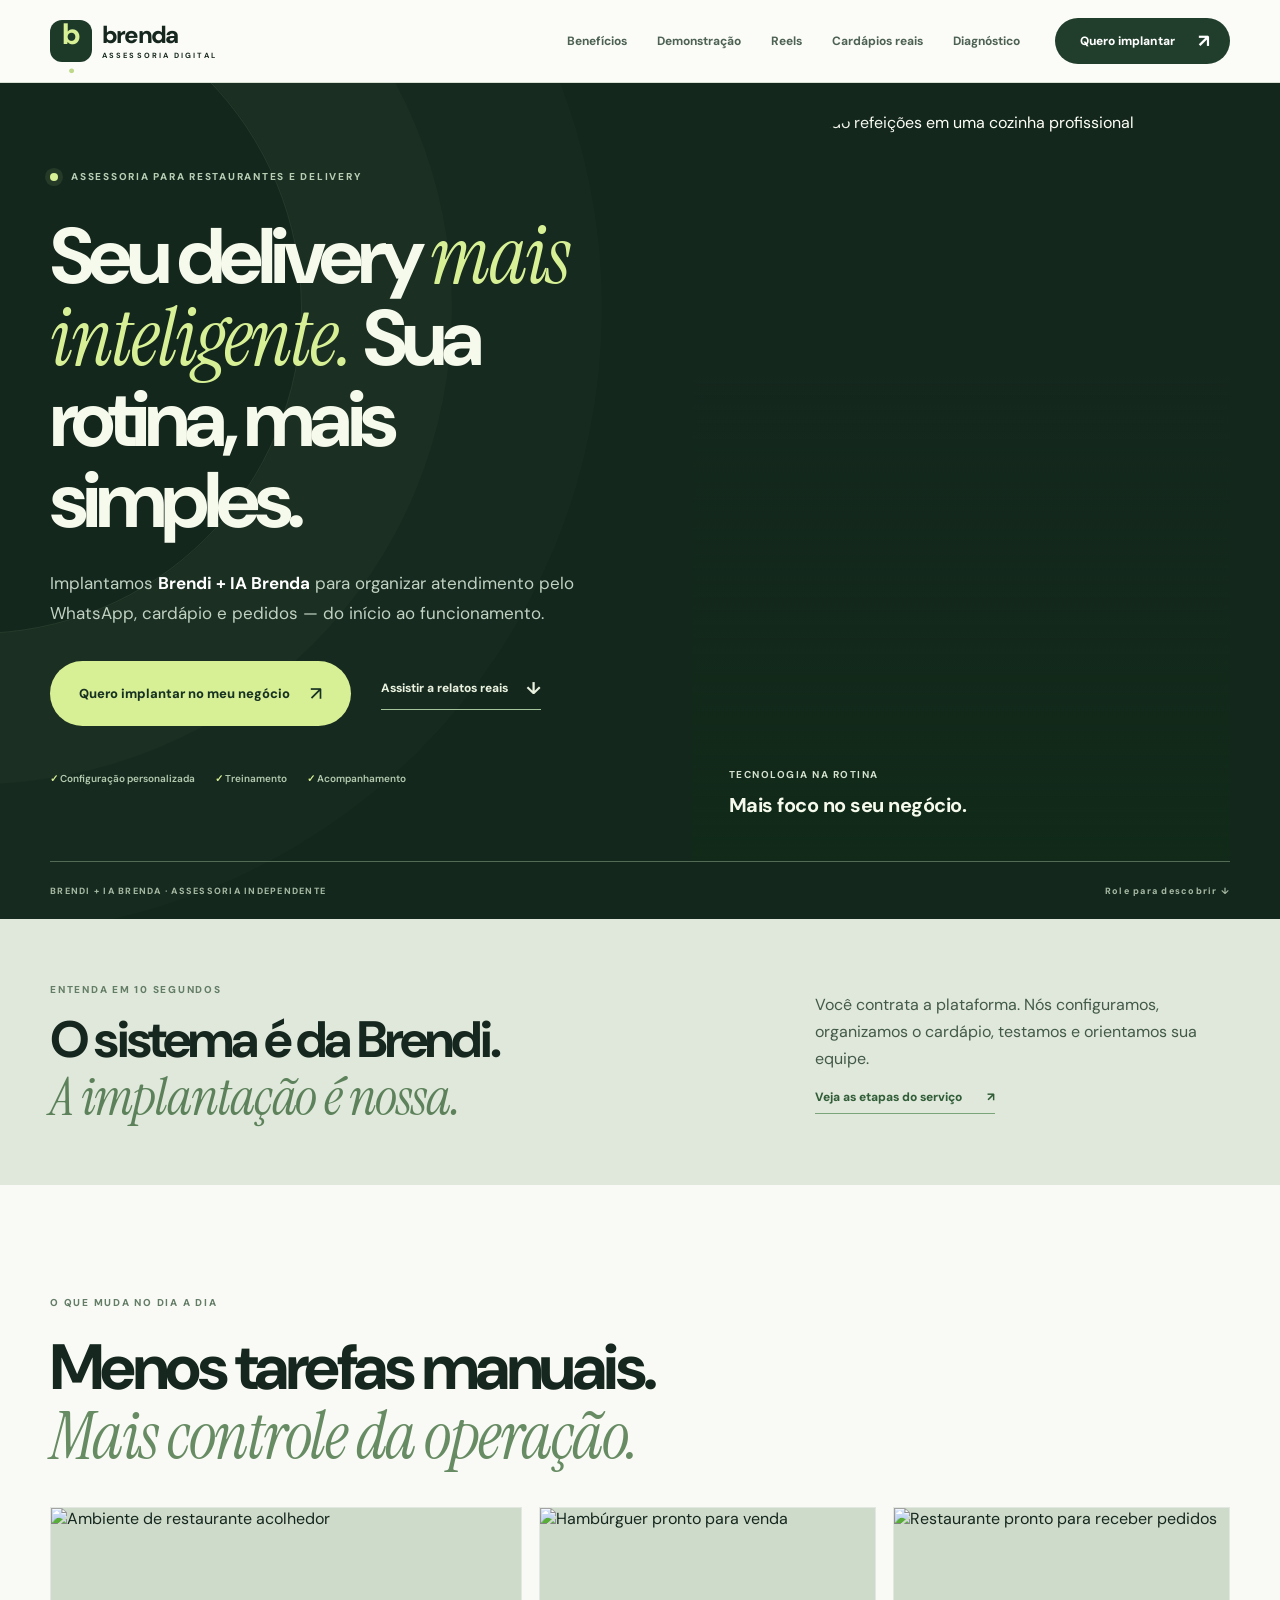
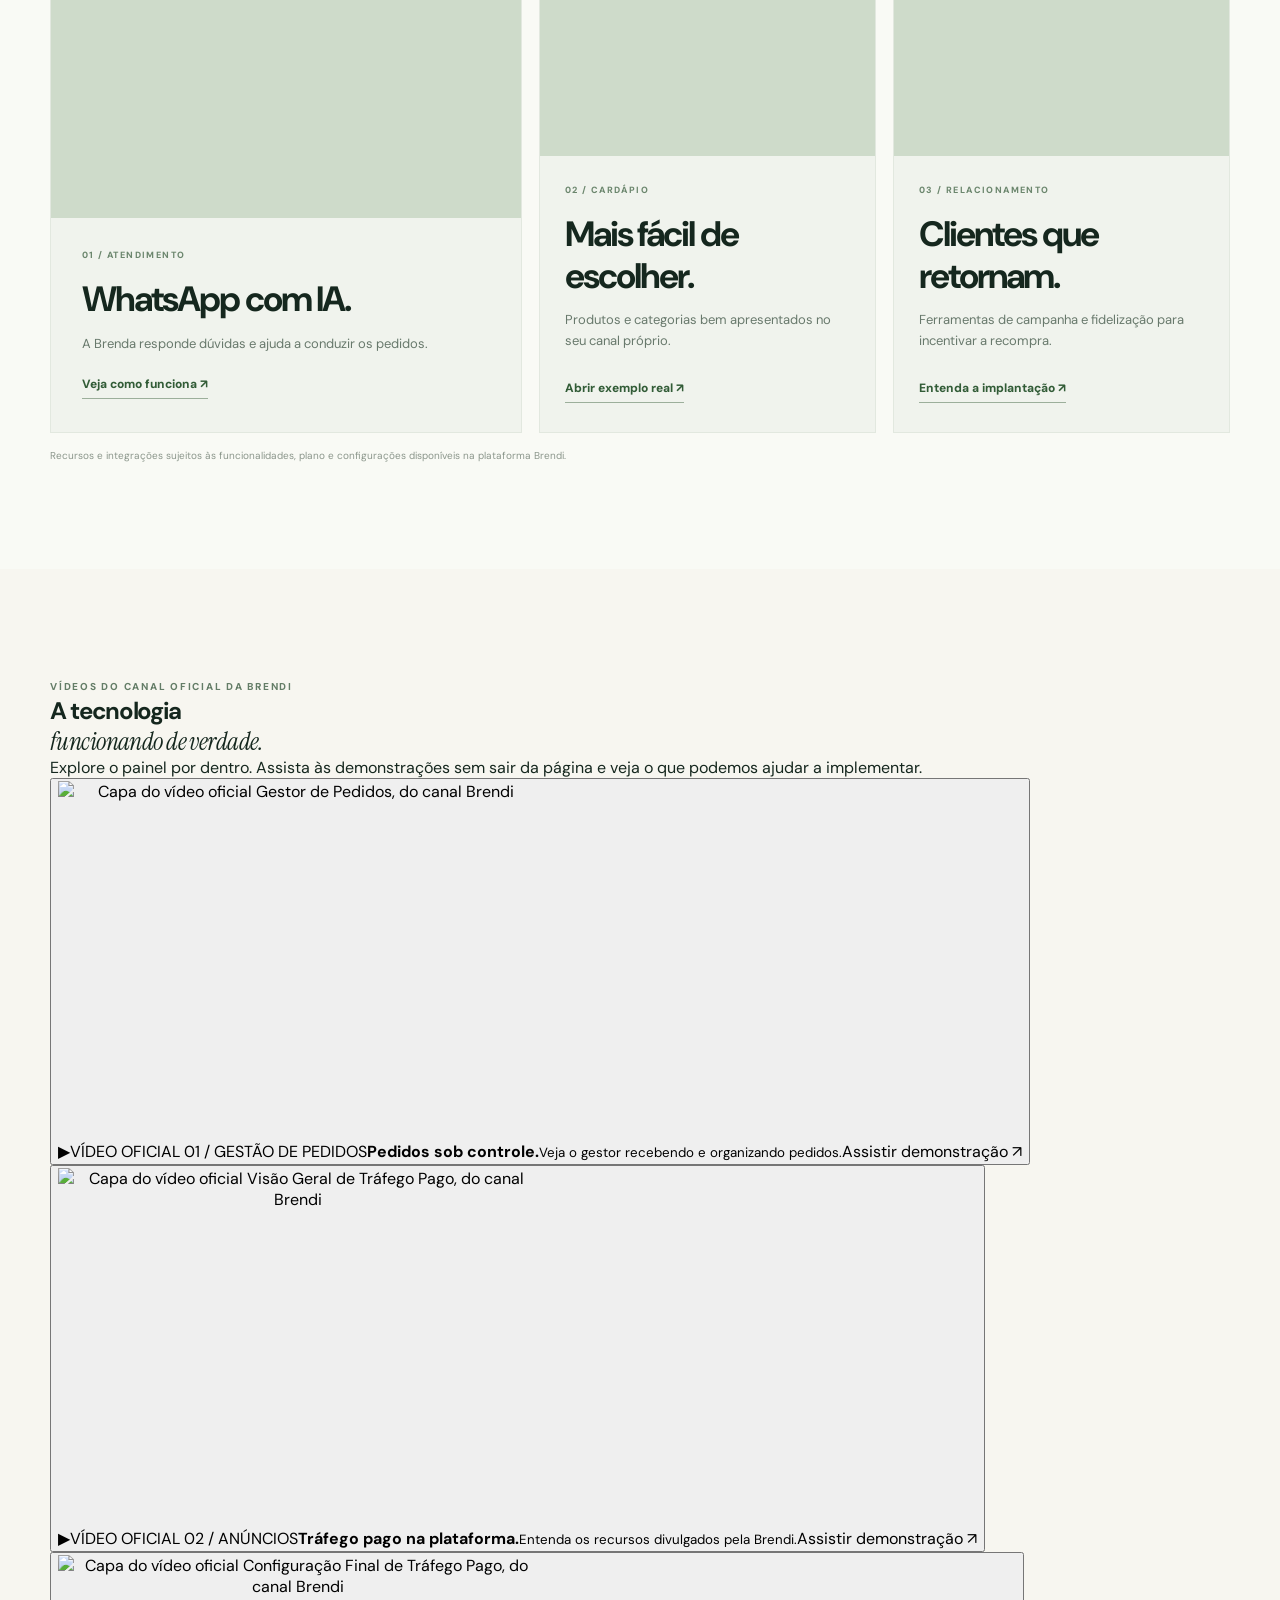
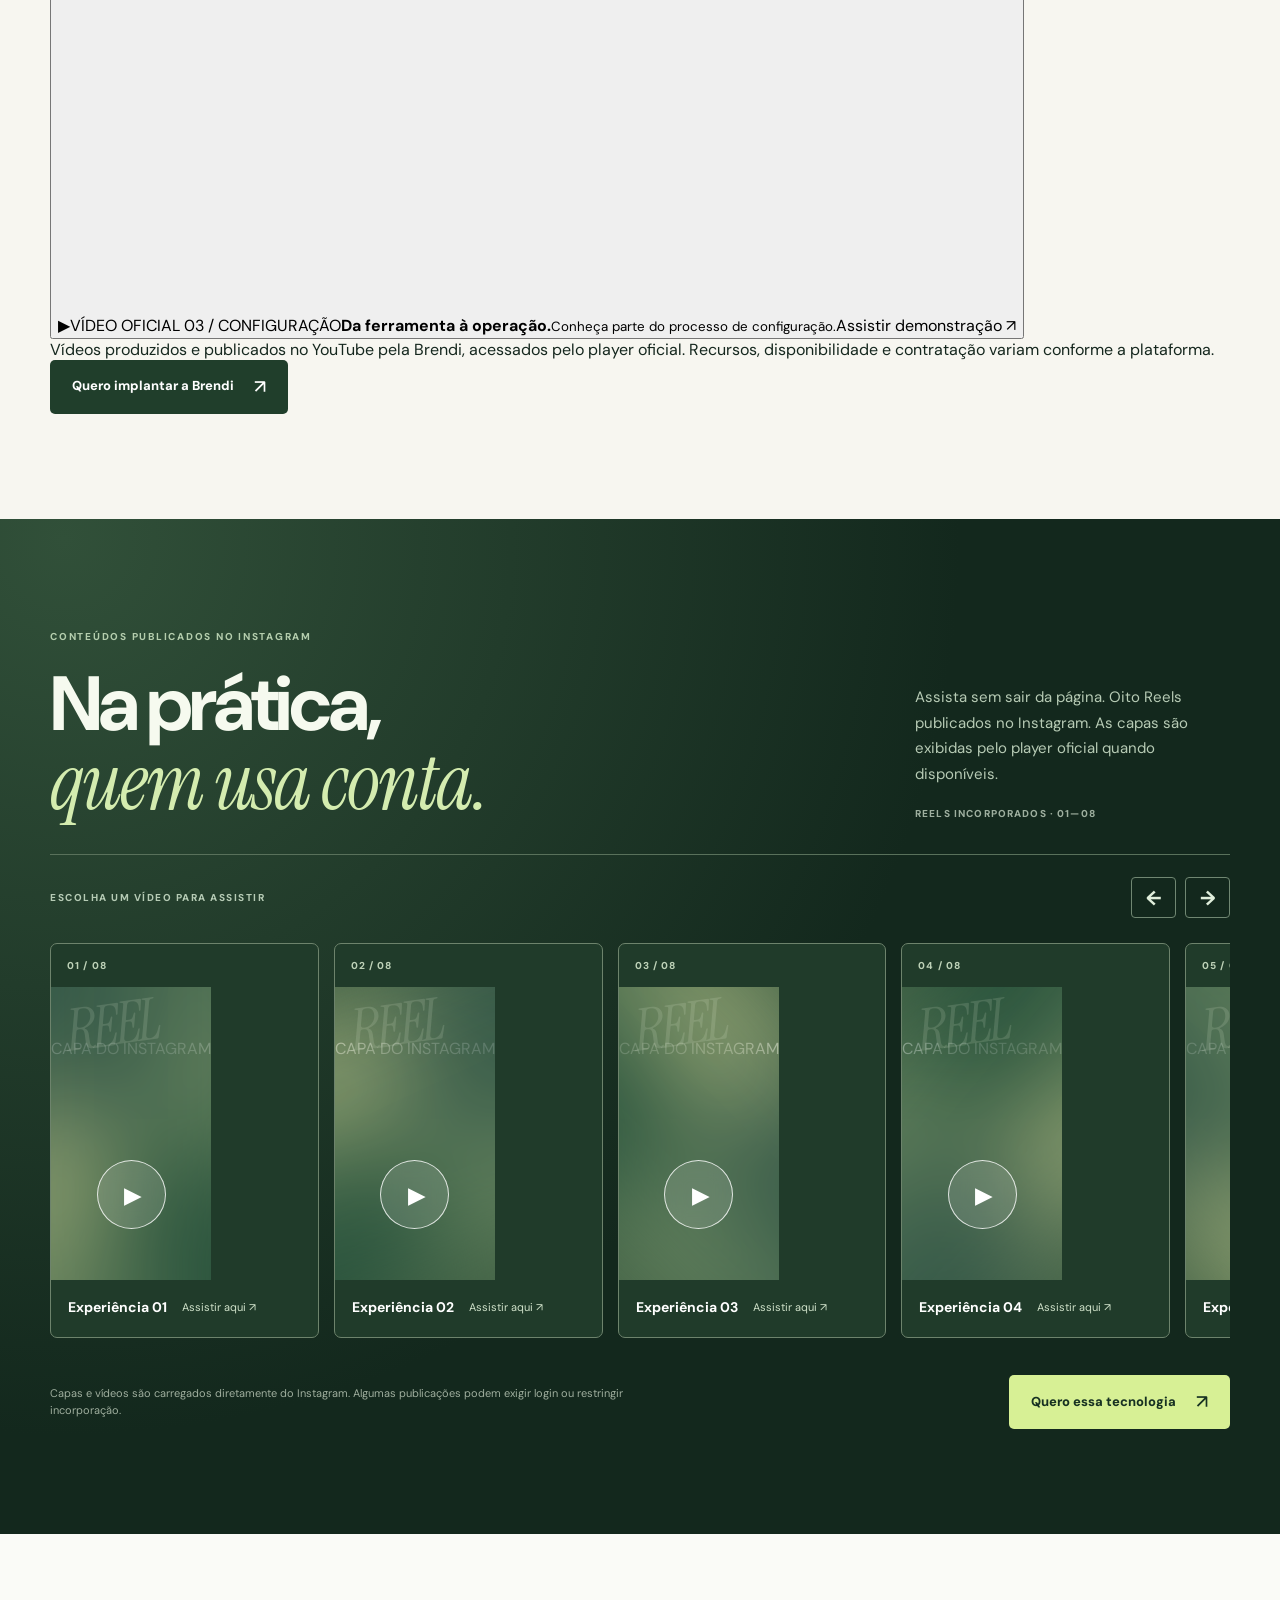
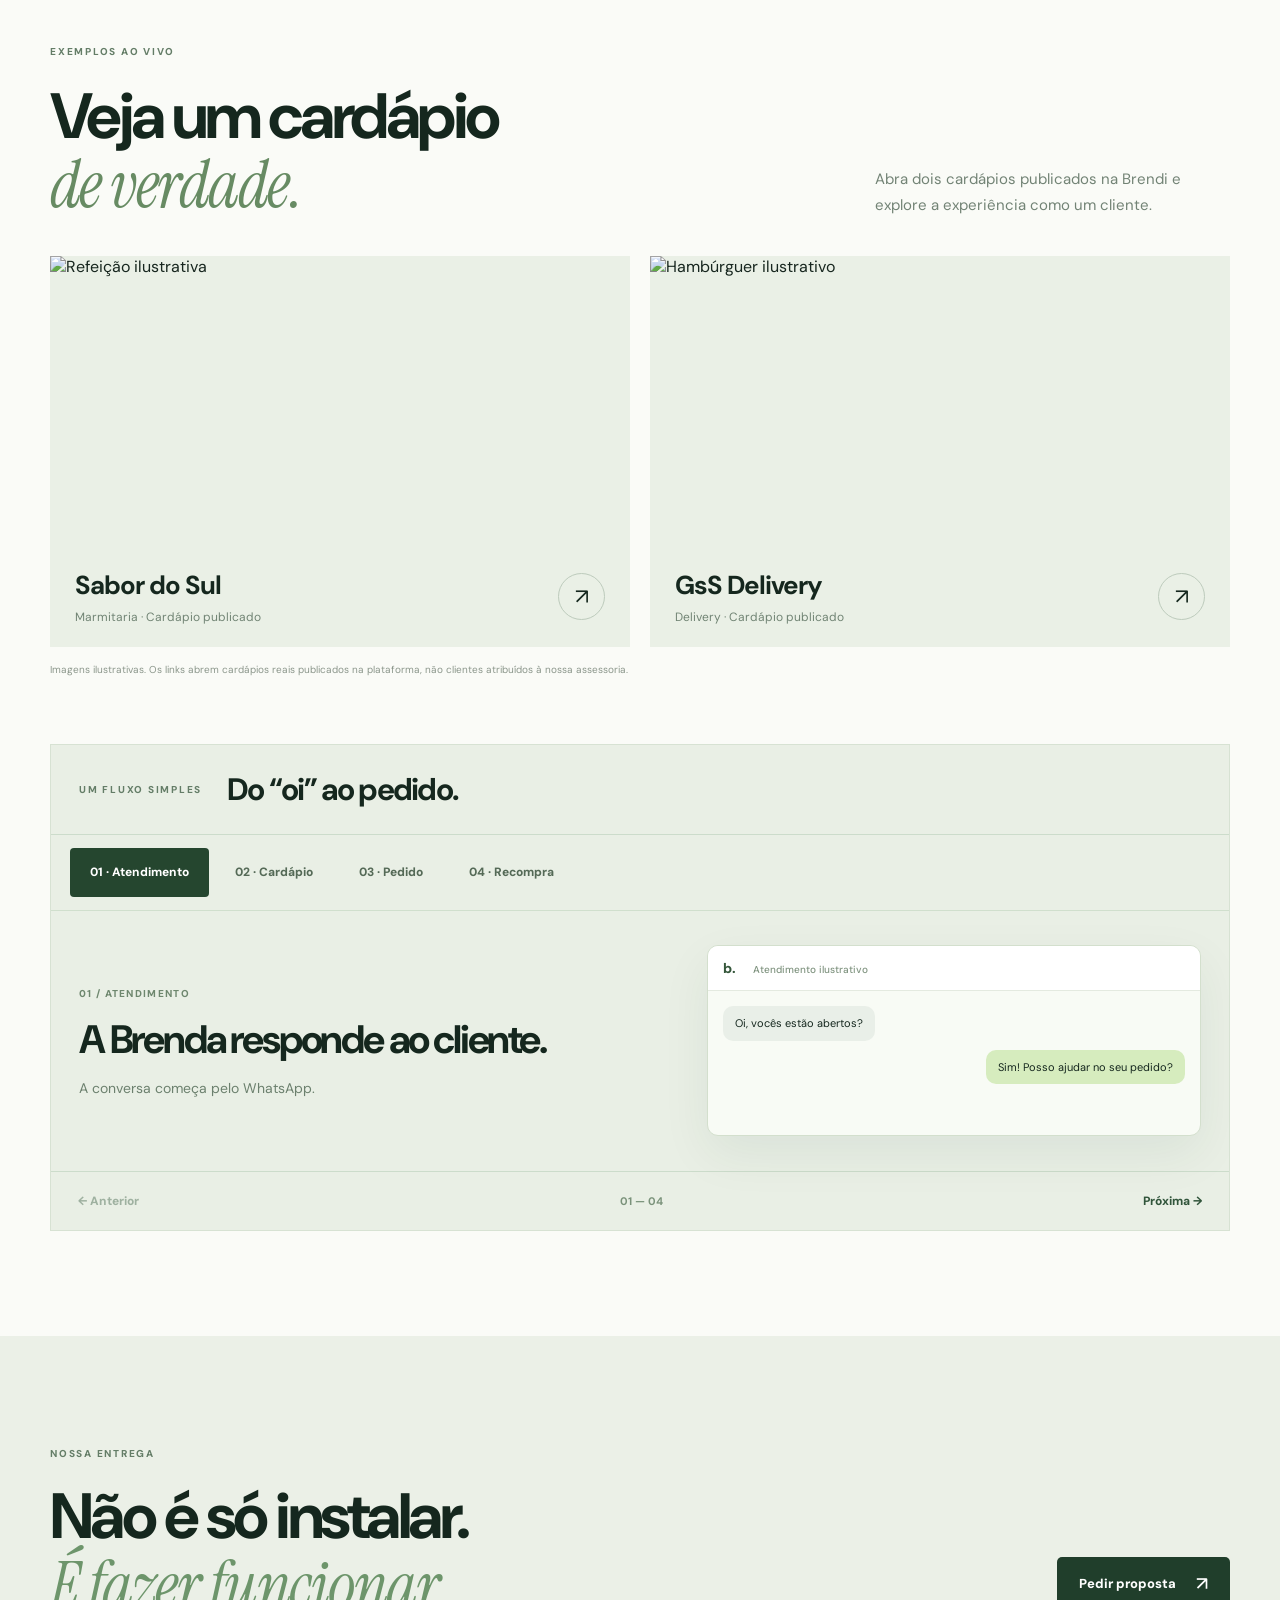
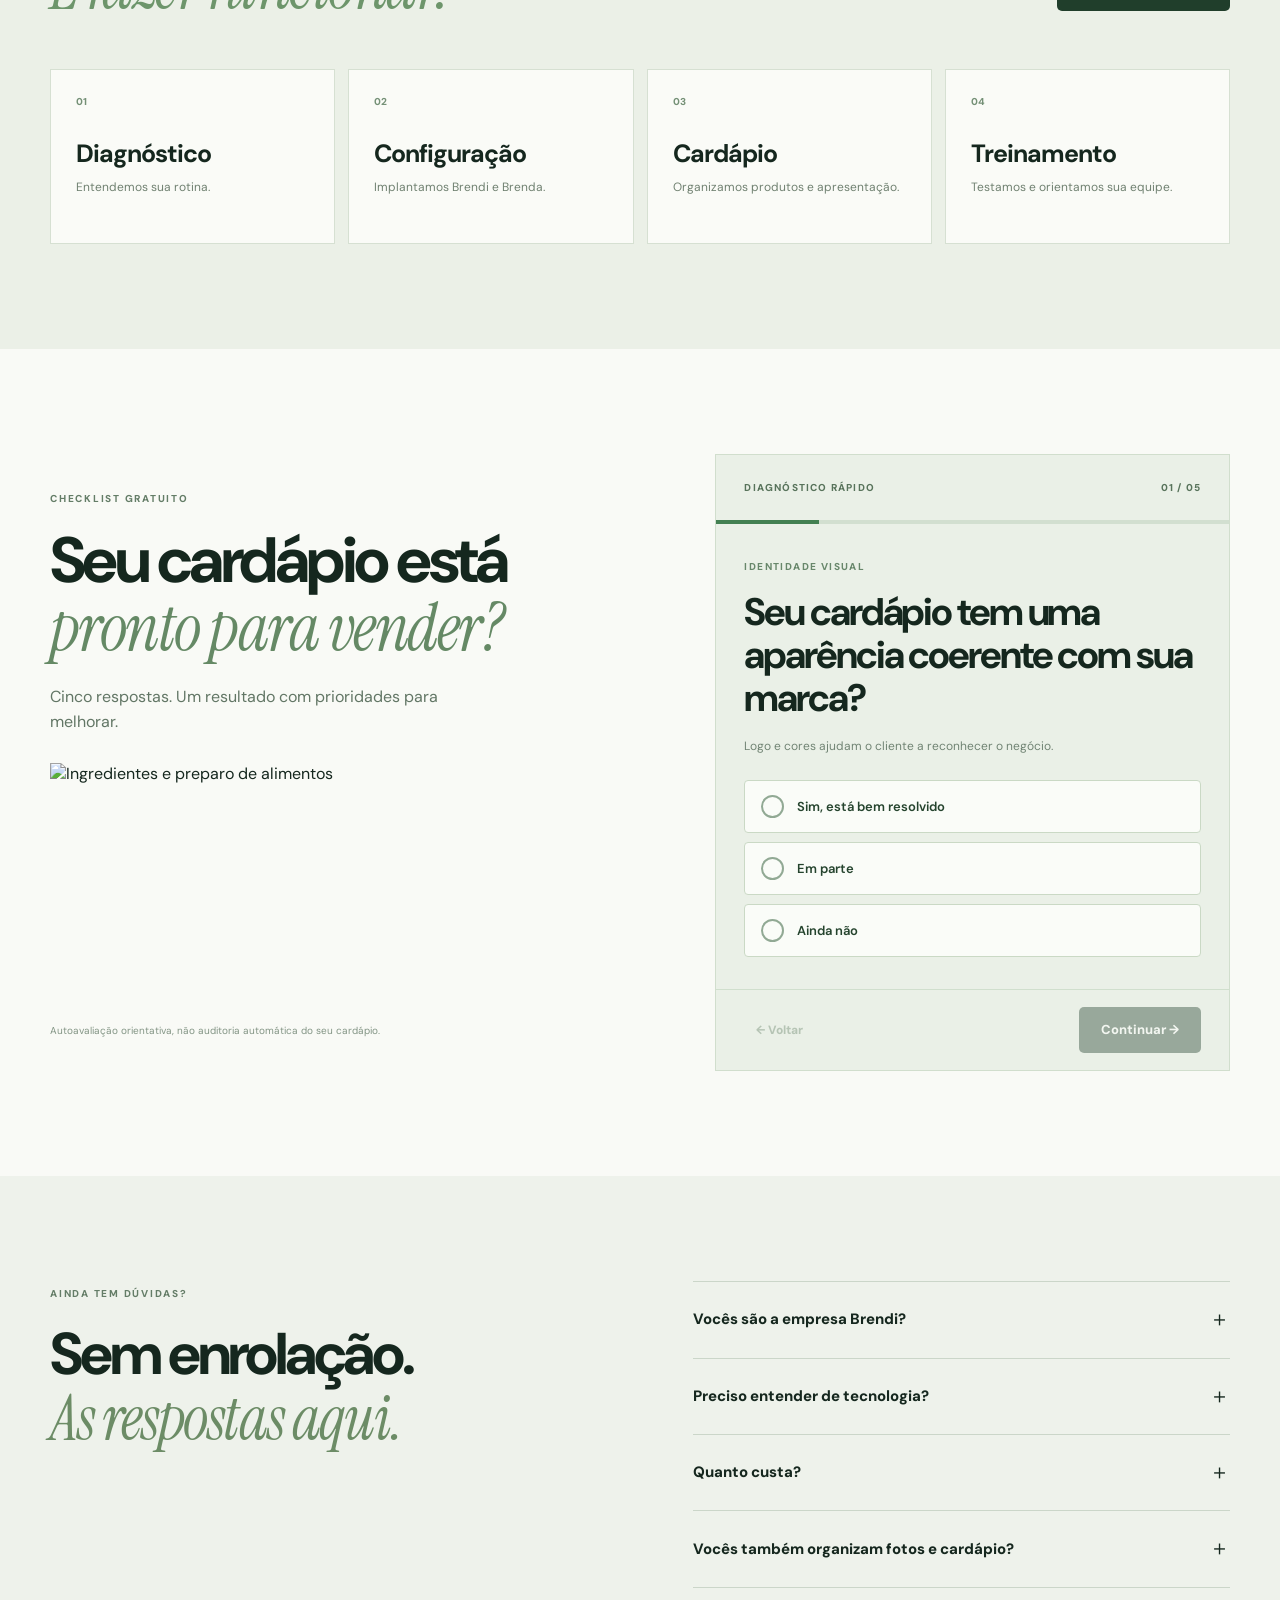
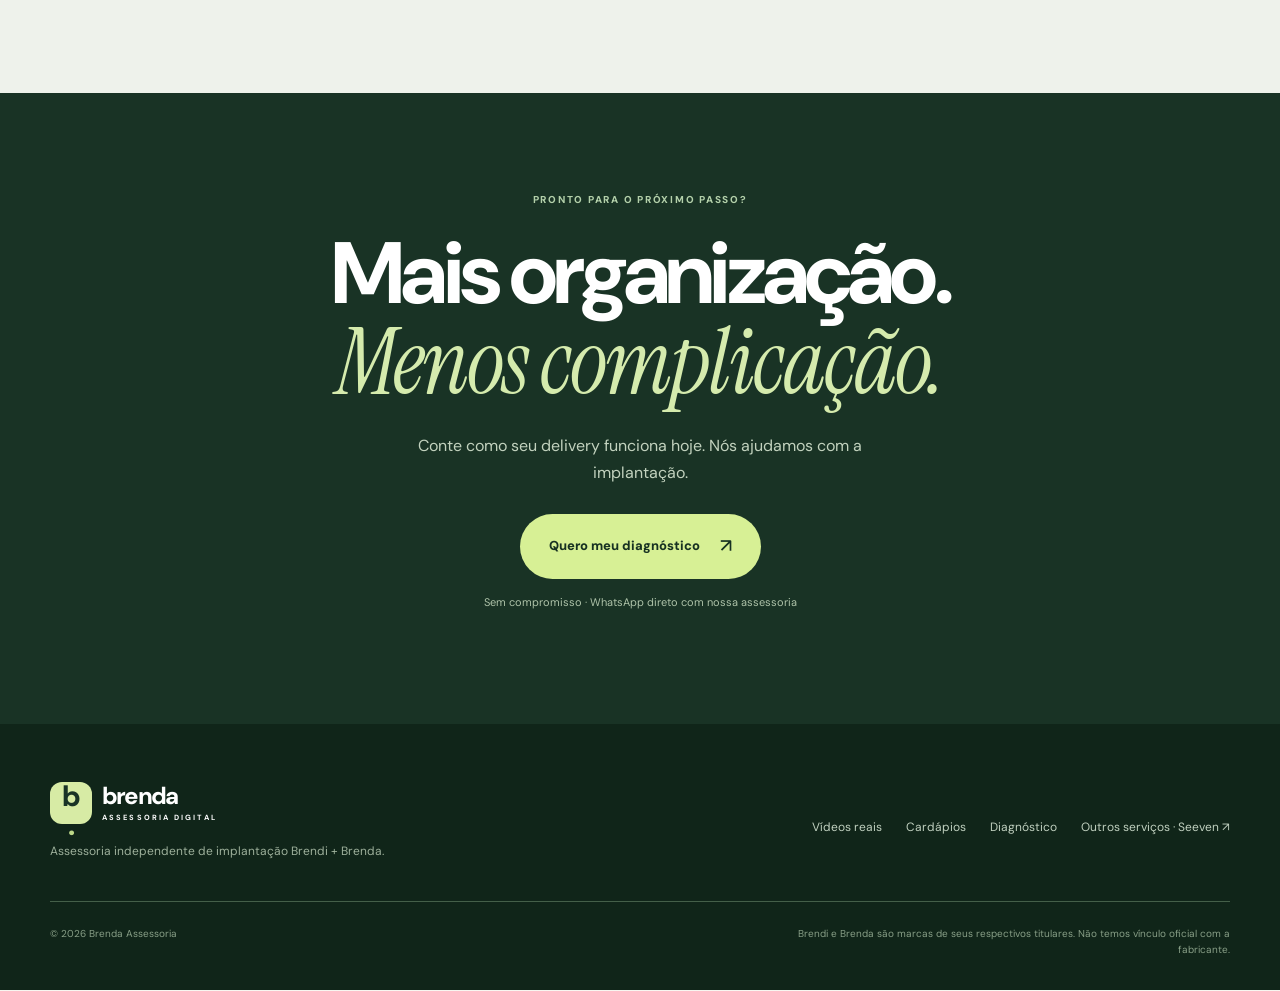
==== commit d7b917c9: "feat: official Brendi video showcase and original Instagram cover containers" ====
--- a/index.html
+++ b/index.html
@@ -20,17 +20,17 @@
 <header class="header" id="header">
   <div class="shell header-row">
     <a href="#inicio" class="logo" aria-label="Brenda Assessoria — início"><span class="logo-symbol" aria-hidden="true">b<span>.</span></span><span class="logo-type">brenda<small>ASSESSORIA DIGITAL</small></span></a>
-    <nav class="nav-desktop" aria-label="Navegação principal"><a href="#solucao">Benefícios</a><a href="#provas">Vídeos reais</a><a href="#na-pratica">Cardápios reais</a><a href="#diagnostico-cardapio">Diagnóstico</a></nav>
+    <nav class="nav-desktop" aria-label="Navegação principal"><a href="#solucao">Benefícios</a><a href="#demonstracoes">Demonstração</a><a href="#provas">Reels</a><a href="#na-pratica">Cardápios reais</a><a href="#diagnostico-cardapio">Diagnóstico</a></nav>
     <button class="nav-contact" type="button" data-open-lead>Quero implantar <span aria-hidden="true">↗</span></button>
     <button class="menu-toggle" id="menu-toggle" type="button" aria-controls="mobile-nav" aria-expanded="false" aria-label="Abrir menu"><span></span><span></span></button>
   </div>
   <nav class="mobile-nav" id="mobile-nav" aria-label="Navegação para celular" hidden>
     <div class="shell mobile-nav-content">
       <a href="#solucao"><small>01</small> O que você ganha <span>↗</span></a>
-      <a href="#provas"><small>02</small> Vídeos reais <span>↗</span></a>
-      <a href="#na-pratica"><small>03</small> Cardápios reais <span>↗</span></a>
-      <a href="#diagnostico-cardapio"><small>04</small> Avaliar meu cardápio <span>↗</span></a>
-      <a href="#metodo"><small>05</small> Nossa implantação <span>↗</span></a>
+      <a href="#demonstracoes"><small>02</small> Ver a Brendi em ação <span>↗</span></a><a href="#provas"><small>03</small> Reels reais <span>↗</span></a>
+      <a href="#na-pratica"><small>04</small> Cardápios reais <span>↗</span></a>
+      <a href="#diagnostico-cardapio"><small>05</small> Avaliar meu cardápio <span>↗</span></a>
+      <a href="#metodo"><small>06</small> Nossa implantação <span>↗</span></a>
       <button class="button button-primary" type="button" data-open-lead>Solicitar diagnóstico <span aria-hidden="true">↗</span></button>
     </div>
   </nav>
@@ -72,24 +72,49 @@
     </div>
   </section>
 
+
+  <section class="demo-section section" id="demonstracoes" aria-labelledby="demo-title">
+    <div class="shell">
+      <div class="demo-heading" data-reveal>
+        <div><span class="section-tag">VÍDEOS DO CANAL OFICIAL DA BRENDI</span><h2 id="demo-title">A tecnologia<br><em>funcionando de verdade.</em></h2></div>
+        <p>Explore o painel por dentro. Assista às demonstrações sem sair da página e veja o que podemos ajudar a implementar.</p>
+      </div>
+      <div class="demo-grid">
+        <button type="button" class="demo-card demo-card-feature" data-video-id="TBF1w3cGw2o" data-demo-title="Gestor de Pedidos" data-start="29" aria-label="Assistir à demonstração oficial do gestor de pedidos">
+          <span class="demo-image"><img src="https://i.ytimg.com/vi/TBF1w3cGw2o/hqdefault.jpg" loading="lazy" width="480" height="360" alt="Capa do vídeo oficial Gestor de Pedidos, do canal Brendi"><span class="demo-play" aria-hidden="true">▶</span><span class="demo-duration">VÍDEO OFICIAL</span></span>
+          <span class="demo-card-text"><span>01 / GESTÃO DE PEDIDOS</span><strong>Pedidos sob controle.</strong><small>Veja o gestor recebendo e organizando pedidos.</small><span class="demo-watch">Assistir demonstração ↗</span></span>
+        </button>
+        <button type="button" class="demo-card" data-video-id="3RmchouVn54" data-demo-title="Visão geral de Tráfego Pago" aria-label="Assistir à apresentação oficial do tráfego pago da Brendi">
+          <span class="demo-image"><img src="https://i.ytimg.com/vi/3RmchouVn54/hqdefault.jpg" loading="lazy" width="480" height="360" alt="Capa do vídeo oficial Visão Geral de Tráfego Pago, do canal Brendi"><span class="demo-play" aria-hidden="true">▶</span><span class="demo-duration">VÍDEO OFICIAL</span></span>
+          <span class="demo-card-text"><span>02 / ANÚNCIOS</span><strong>Tráfego pago na plataforma.</strong><small>Entenda os recursos divulgados pela Brendi.</small><span class="demo-watch">Assistir demonstração ↗</span></span>
+        </button>
+        <button type="button" class="demo-card" data-video-id="8D5k3VpTiVo" data-demo-title="Configuração de Tráfego Pago" aria-label="Assistir ao tutorial oficial de configuração de tráfego pago">
+          <span class="demo-image"><img src="https://i.ytimg.com/vi/8D5k3VpTiVo/hqdefault.jpg" loading="lazy" width="480" height="360" alt="Capa do vídeo oficial Configuração Final de Tráfego Pago, do canal Brendi"><span class="demo-play" aria-hidden="true">▶</span><span class="demo-duration">VÍDEO OFICIAL</span></span>
+          <span class="demo-card-text"><span>03 / CONFIGURAÇÃO</span><strong>Da ferramenta à operação.</strong><small>Conheça parte do processo de configuração.</small><span class="demo-watch">Assistir demonstração ↗</span></span>
+        </button>
+      </div>
+      <div class="demo-foot"><p>Vídeos produzidos e publicados no YouTube pela Brendi, acessados pelo player oficial. Recursos, disponibilidade e contratação variam conforme a plataforma.</p><button class="button button-dark" type="button" data-open-lead>Quero implantar a Brendi <span aria-hidden="true">↗</span></button></div>
+    </div>
+  </section>
+
   <section class="reels-section section" id="provas" aria-labelledby="reels-title">
     <div class="shell">
       <div class="reels-top" data-reveal>
         <div><span class="section-tag section-tag-light">CONTEÚDOS PUBLICADOS NO INSTAGRAM</span><h2 id="reels-title">Na prática,<br><em>quem usa conta.</em></h2></div>
-        <div class="reels-intro"><p>Assista sem sair da página. Selecionamos oito publicações que você pode abrir no player original do Instagram.</p><span>REELS INCORPORADOS · 01—08</span></div>
+        <div class="reels-intro"><p>Assista sem sair da página. Oito Reels publicados no Instagram. As capas são exibidas pelo player oficial quando disponíveis.</p><span>REELS INCORPORADOS · 01—08</span></div>
       </div>
       <div class="reels-controls"><span>ESCOLHA UM VÍDEO PARA ASSISTIR</span><div><button type="button" id="reels-prev" aria-label="Ver vídeos anteriores">←</button><button type="button" id="reels-next" aria-label="Ver próximos vídeos">→</button></div></div>
       <div class="reels-rail" id="reels-rail" aria-label="Oito vídeos enviados como referência">
-        <button type="button" class="reel-card" data-reel-id="DWjgf7ajewY" aria-label="Assistir vídeo 1 na página"><span class="reel-count">01 / 08</span><span class="reel-art reel-art-1" aria-hidden="true"><span class="play-circle">▶</span></span><span class="reel-bottom"><strong>Experiência 01</strong><small>Assistir aqui ↗</small></span></button>
-        <button type="button" class="reel-card" data-reel-id="DdwPzZfx3Jh" aria-label="Assistir vídeo 2 na página"><span class="reel-count">02 / 08</span><span class="reel-art reel-art-2" aria-hidden="true"><span class="play-circle">▶</span></span><span class="reel-bottom"><strong>Experiência 02</strong><small>Assistir aqui ↗</small></span></button>
-        <button type="button" class="reel-card" data-reel-id="Dc1OhltuX-f" aria-label="Assistir vídeo 3 na página"><span class="reel-count">03 / 08</span><span class="reel-art reel-art-3" aria-hidden="true"><span class="play-circle">▶</span></span><span class="reel-bottom"><strong>Experiência 03</strong><small>Assistir aqui ↗</small></span></button>
-        <button type="button" class="reel-card" data-reel-id="DSTLelRjgzC" aria-label="Assistir vídeo 4 na página"><span class="reel-count">04 / 08</span><span class="reel-art reel-art-4" aria-hidden="true"><span class="play-circle">▶</span></span><span class="reel-bottom"><strong>Experiência 04</strong><small>Assistir aqui ↗</small></span></button>
-        <button type="button" class="reel-card" data-reel-id="DeDbf97TE60" aria-label="Assistir vídeo 5 na página"><span class="reel-count">05 / 08</span><span class="reel-art reel-art-5" aria-hidden="true"><span class="play-circle">▶</span></span><span class="reel-bottom"><strong>Experiência 05</strong><small>Assistir aqui ↗</small></span></button>
-        <button type="button" class="reel-card" data-reel-id="Dd2QHZ5RUFz" aria-label="Assistir vídeo 6 na página"><span class="reel-count">06 / 08</span><span class="reel-art reel-art-6" aria-hidden="true"><span class="play-circle">▶</span></span><span class="reel-bottom"><strong>Experiência 06</strong><small>Assistir aqui ↗</small></span></button>
-        <button type="button" class="reel-card" data-reel-id="Da5iHUiTu5j" aria-label="Assistir vídeo 7 na página"><span class="reel-count">07 / 08</span><span class="reel-art reel-art-7" aria-hidden="true"><span class="play-circle">▶</span></span><span class="reel-bottom"><strong>Experiência 07</strong><small>Assistir aqui ↗</small></span></button>
-        <button type="button" class="reel-card" data-reel-id="Db9XOsdRlT7" aria-label="Assistir vídeo 8 na página"><span class="reel-count">08 / 08</span><span class="reel-art reel-art-8" aria-hidden="true"><span class="play-circle">▶</span></span><span class="reel-bottom"><strong>Experiência 08</strong><small>Assistir aqui ↗</small></span></button>
-      </div>
-      <div class="reels-foot"><p>Os vídeos são reproduzidos pelo Instagram. A disponibilidade depende da privacidade de cada publicação e das permissões do navegador.</p><button type="button" class="button button-lime" data-open-lead>Quero essa tecnologia <span>↗</span></button></div>
+        <button type="button" class="reel-card" data-reel-id="DWjgf7ajewY" aria-label="Assistir vídeo 1 na página"><span class="reel-count">01 / 08</span><span class="reel-art reel-art-1" aria-hidden="true"><span class="reel-cover-preview" data-preview-for="1"><span class="cover-loading-label">CAPA DO INSTAGRAM</span></span><span class="play-circle">▶</span></span><span class="reel-bottom"><strong>Experiência 01</strong><small>Assistir aqui ↗</small></span></button>
+        <button type="button" class="reel-card" data-reel-id="DdwPzZfx3Jh" aria-label="Assistir vídeo 2 na página"><span class="reel-count">02 / 08</span><span class="reel-art reel-art-2" aria-hidden="true"><span class="reel-cover-preview" data-preview-for="2"><span class="cover-loading-label">CAPA DO INSTAGRAM</span></span><span class="play-circle">▶</span></span><span class="reel-bottom"><strong>Experiência 02</strong><small>Assistir aqui ↗</small></span></button>
+        <button type="button" class="reel-card" data-reel-id="Dc1OhltuX-f" aria-label="Assistir vídeo 3 na página"><span class="reel-count">03 / 08</span><span class="reel-art reel-art-3" aria-hidden="true"><span class="reel-cover-preview" data-preview-for="3"><span class="cover-loading-label">CAPA DO INSTAGRAM</span></span><span class="play-circle">▶</span></span><span class="reel-bottom"><strong>Experiência 03</strong><small>Assistir aqui ↗</small></span></button>
+        <button type="button" class="reel-card" data-reel-id="DSTLelRjgzC" aria-label="Assistir vídeo 4 na página"><span class="reel-count">04 / 08</span><span class="reel-art reel-art-4" aria-hidden="true"><span class="reel-cover-preview" data-preview-for="4"><span class="cover-loading-label">CAPA DO INSTAGRAM</span></span><span class="play-circle">▶</span></span><span class="reel-bottom"><strong>Experiência 04</strong><small>Assistir aqui ↗</small></span></button>
+        <button type="button" class="reel-card" data-reel-id="DeDbf97TE60" aria-label="Assistir vídeo 5 na página"><span class="reel-count">05 / 08</span><span class="reel-art reel-art-5" aria-hidden="true"><span class="reel-cover-preview" data-preview-for="5"><span class="cover-loading-label">CAPA DO INSTAGRAM</span></span><span class="play-circle">▶</span></span><span class="reel-bottom"><strong>Experiência 05</strong><small>Assistir aqui ↗</small></span></button>
+        <button type="button" class="reel-card" data-reel-id="Dd2QHZ5RUFz" aria-label="Assistir vídeo 6 na página"><span class="reel-count">06 / 08</span><span class="reel-art reel-art-6" aria-hidden="true"><span class="reel-cover-preview" data-preview-for="6"><span class="cover-loading-label">CAPA DO INSTAGRAM</span></span><span class="play-circle">▶</span></span><span class="reel-bottom"><strong>Experiência 06</strong><small>Assistir aqui ↗</small></span></button>
+        <button type="button" class="reel-card" data-reel-id="Da5iHUiTu5j" aria-label="Assistir vídeo 7 na página"><span class="reel-count">07 / 08</span><span class="reel-art reel-art-7" aria-hidden="true"><span class="reel-cover-preview" data-preview-for="7"><span class="cover-loading-label">CAPA DO INSTAGRAM</span></span><span class="play-circle">▶</span></span><span class="reel-bottom"><strong>Experiência 07</strong><small>Assistir aqui ↗</small></span></button>
+        <button type="button" class="reel-card" data-reel-id="Db9XOsdRlT7" aria-label="Assistir vídeo 8 na página"><span class="reel-count">08 / 08</span><span class="reel-art reel-art-8" aria-hidden="true"><span class="reel-cover-preview" data-preview-for="8"><span class="cover-loading-label">CAPA DO INSTAGRAM</span></span><span class="play-circle">▶</span></span><span class="reel-bottom"><strong>Experiência 08</strong><small>Assistir aqui ↗</small></span></button>
+      </div>
+      <div class="reels-foot"><p>Capas e vídeos são carregados diretamente do Instagram. Algumas publicações podem exigir login ou restringir incorporação.</p><button type="button" class="button button-lime" data-open-lead>Quero essa tecnologia <span>↗</span></button></div>
     </div>
   </section>
 
@@ -161,6 +186,14 @@
 <div class="mobile-action" id="mobile-action"><button class="button button-primary" type="button" data-open-lead>Solicitar diagnóstico <span>↗</span></button></div>
 
 <dialog class="reel-dialog" id="reel-dialog" aria-labelledby="reel-dialog-title"><div class="reel-dialog-layout"><div class="reel-dialog-head"><div><span>VÍDEO DO INSTAGRAM</span><h2 id="reel-dialog-title">Publicação 01 / 08</h2></div><button type="button" id="reel-close" class="icon-close" aria-label="Fechar vídeo">✕</button></div><div class="reel-embed"><div class="embed-loading" id="reel-loading"><span class="loading-orbit"></span><span>Carregando vídeo do Instagram…</span></div><iframe id="reel-iframe" title="Reel incorporado do Instagram" referrerpolicy="strict-origin-when-cross-origin" allow="autoplay; encrypted-media; fullscreen; picture-in-picture" loading="lazy"></iframe></div><div class="reel-dialog-actions"><button id="reel-prev" type="button">← Anterior</button><span id="reel-dialog-index">01 / 08</span><button id="reel-next" type="button">Próximo →</button></div><div class="reel-fallback"><p>O vídeo é reproduzido pelo Instagram. Caso o player não abra por privacidade, login ou bloqueio do navegador:</p><a href="https://www.instagram.com/" id="reel-original" target="_blank" rel="noopener noreferrer">Abrir publicação original ↗</a></div></div></dialog>
+
+<dialog class="demo-dialog" id="demo-dialog" aria-labelledby="demo-dialog-title">
+  <div class="demo-dialog-box">
+    <div class="demo-dialog-head"><div><span>DEMONSTRAÇÃO OFICIAL · BRENDI</span><h2 id="demo-dialog-title">Demonstração da plataforma</h2></div><button type="button" class="icon-close" id="demo-close" aria-label="Fechar demonstração">✕</button></div>
+    <div class="demo-video-window"><iframe id="demo-frame" title="Demonstração da Brendi no YouTube" allow="accelerometer; autoplay; clipboard-write; encrypted-media; gyroscope; picture-in-picture; web-share" referrerpolicy="strict-origin-when-cross-origin" allowfullscreen></iframe></div>
+    <div class="demo-dialog-footer"><p>Vídeo publicado no canal oficial da Brendi. A reprodução depende do YouTube.</p><a id="demo-original" href="https://www.youtube.com/" target="_blank" rel="noopener noreferrer">Abrir no YouTube ↗</a></div>
+  </div>
+</dialog>
 <dialog class="lead-modal" id="lead-modal" aria-labelledby="lead-title"><div class="lead-box">
   <div class="lead-top"><span>DIAGNÓSTICO INICIAL</span><button class="icon-close" id="lead-close" type="button" aria-label="Fechar formulário">✕</button></div>
   <div id="lead-entry"><h2 id="lead-title">Vamos falar do <em>seu negócio.</em></h2><p>Algumas informações para preparar sua conversa no WhatsApp.</p><form id="lead-form"><div class="form-fields"><label>Seu nome <input name="name" type="text" autocomplete="name" required minlength="2" maxlength="80" placeholder="Como podemos te chamar?"></label><label>Estabelecimento <input name="business" type="text" autocomplete="organization" required minlength="2" maxlength="100" placeholder="Nome do seu delivery"></label><label>WhatsApp com DDD <input name="phone" type="tel" autocomplete="tel" inputmode="tel" required placeholder="(11) 99999-9999"></label><label>Cidade / UF <input name="city" type="text" autocomplete="address-level2" required maxlength="90" placeholder="São Paulo / SP"></label></div><label>O que você precisa?<select name="challenge" required><option value="" selected disabled>Selecione uma opção</option><option>Organizar o atendimento no WhatsApp</option><option>Implantar o cardápio digital</option><option>Revisar e melhorar meu cardápio digital</option><option>Configurar Brendi e Brenda</option><option>Quero conhecer todas as possibilidades</option></select></label><p class="lead-privacy">O WhatsApp só será aberto quando você clicar em “Enviar pelo WhatsApp”. Você confirma o envio. Não armazenamos suas informações neste site.</p><button type="submit" class="button button-primary full">Preparar meu contato <span>→</span></button></form></div>
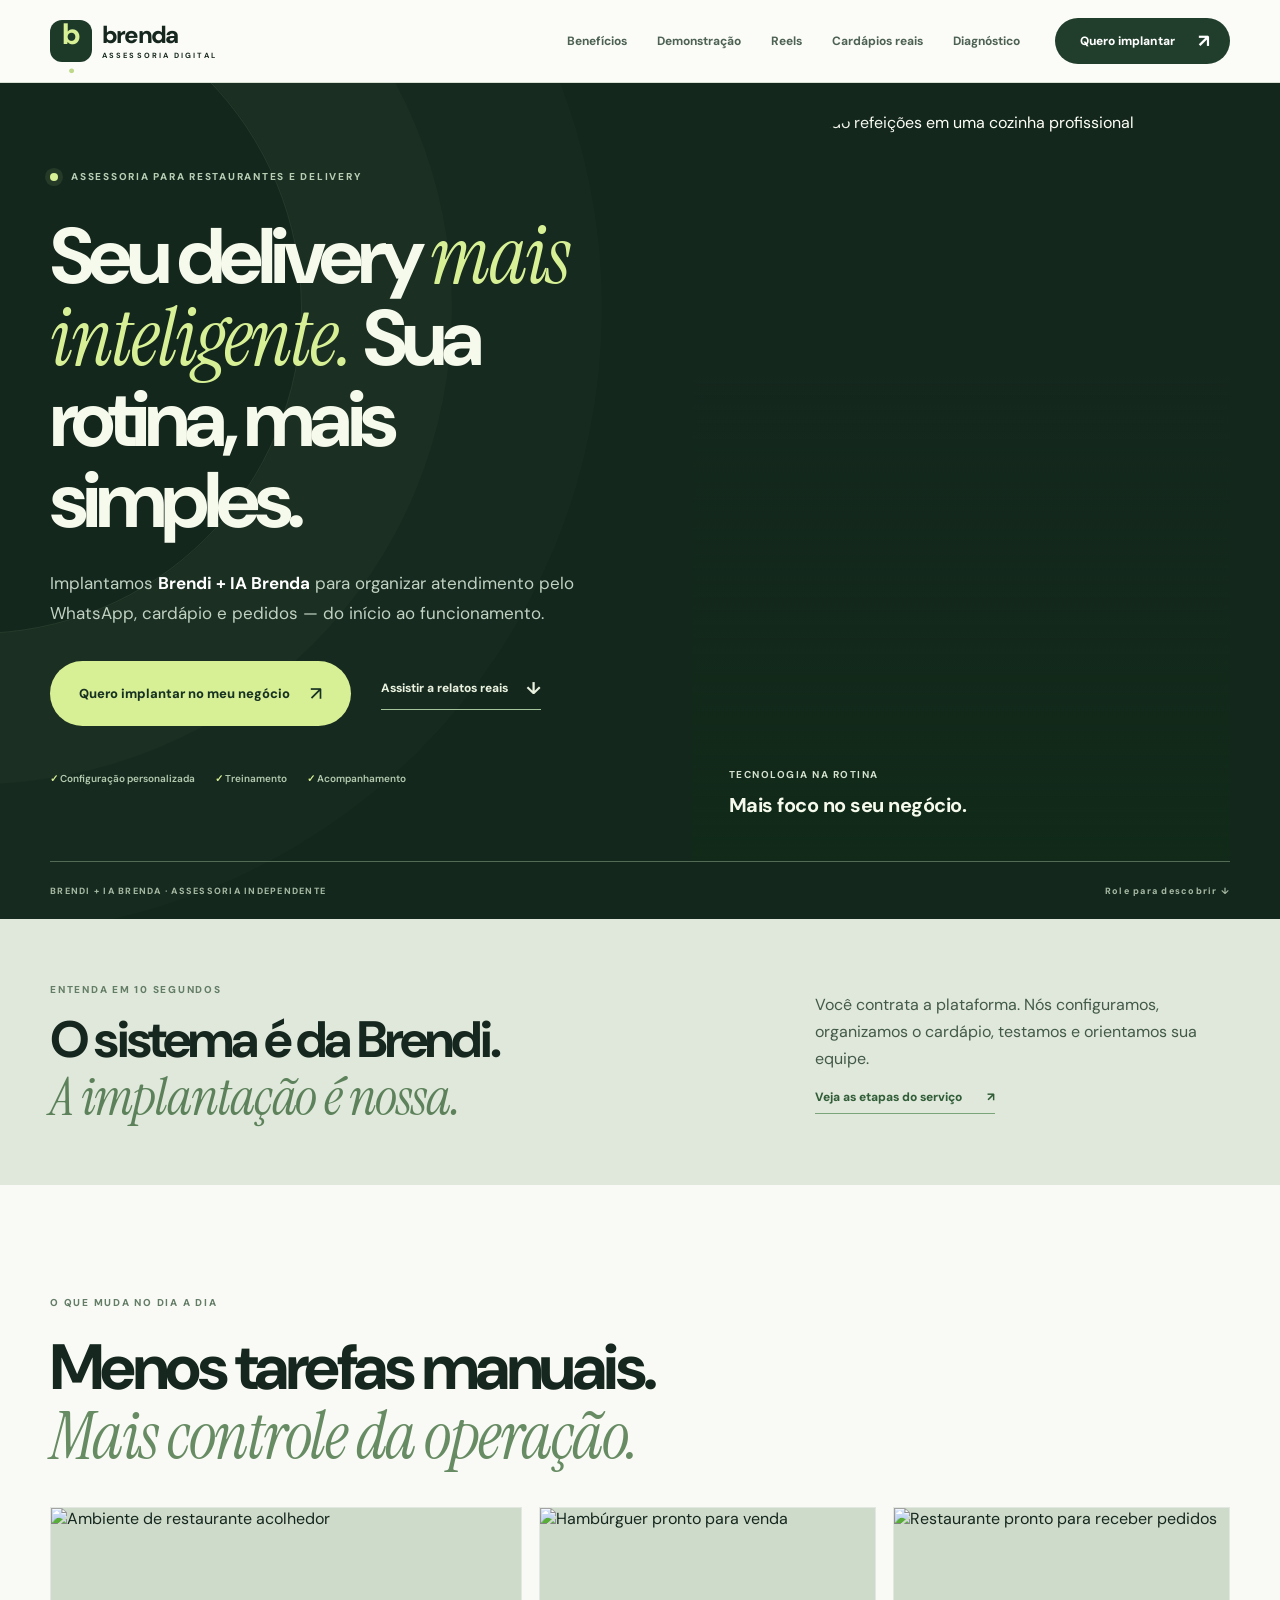
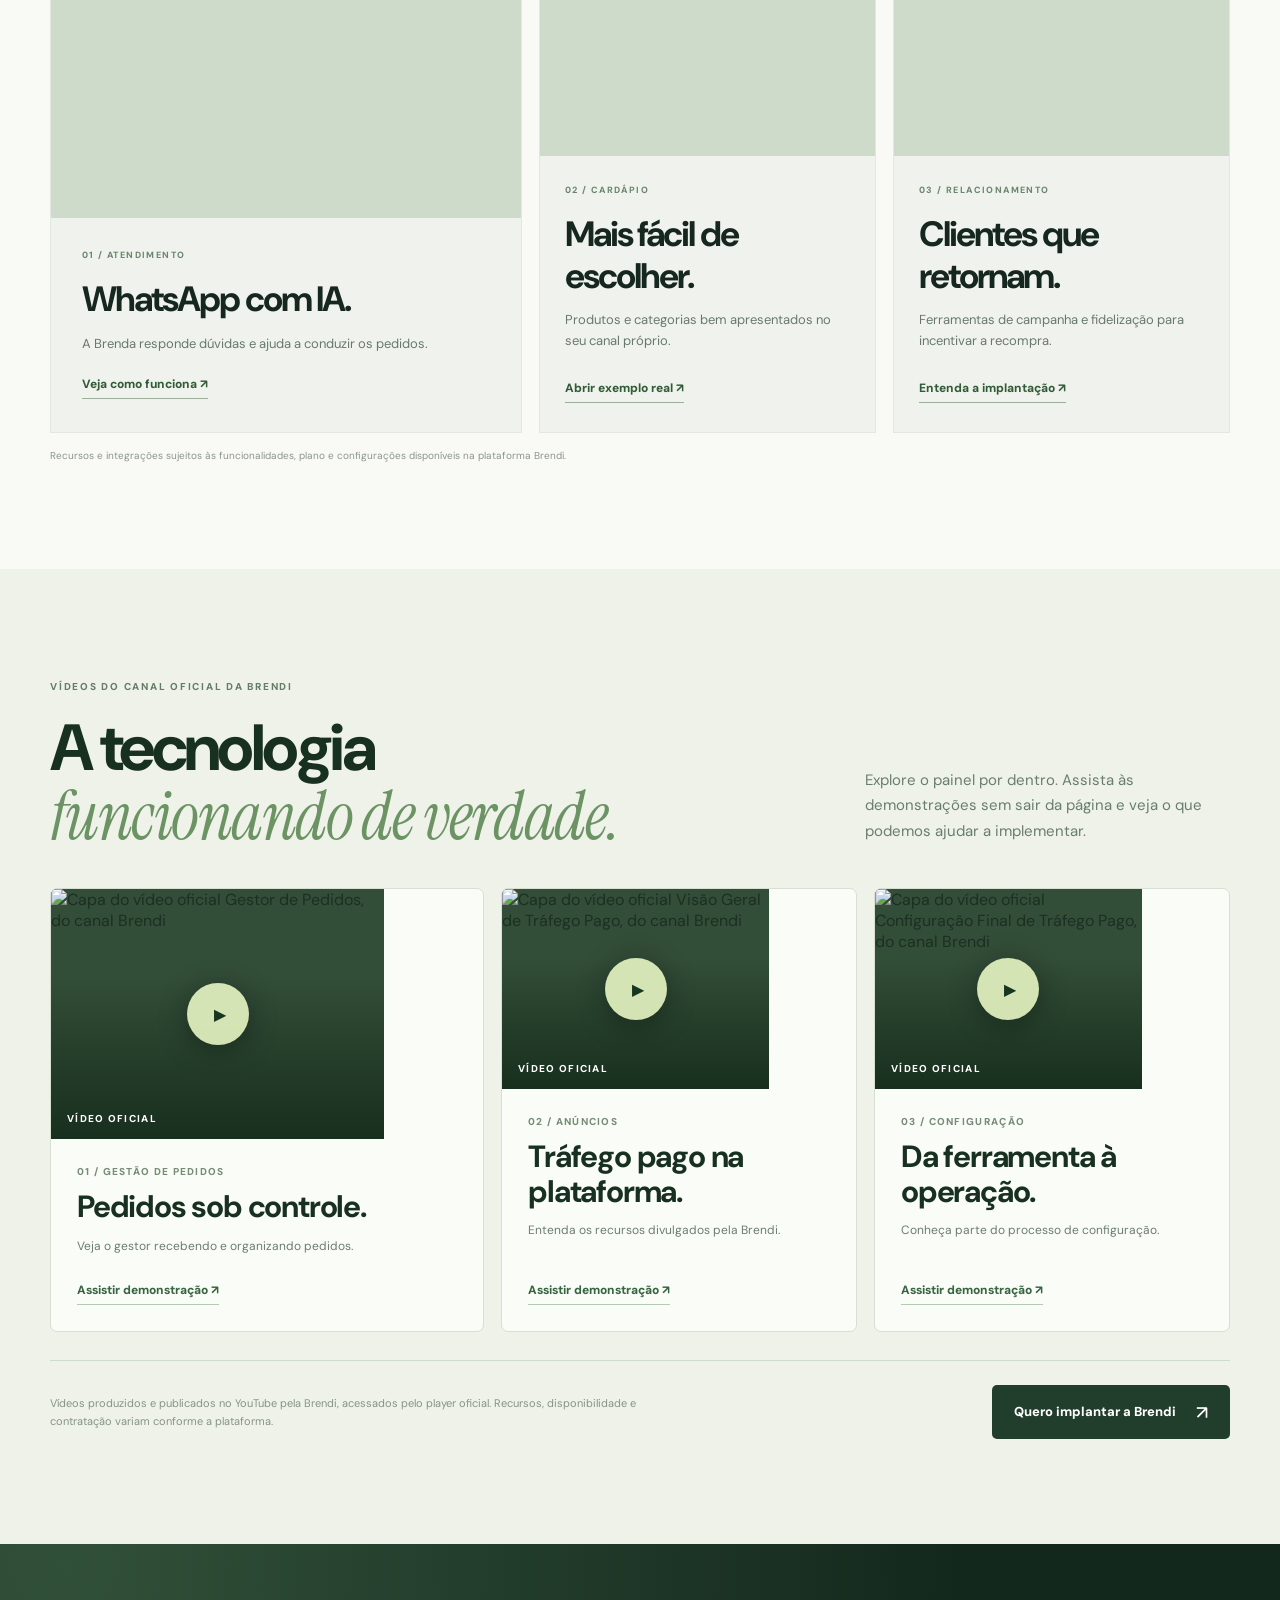
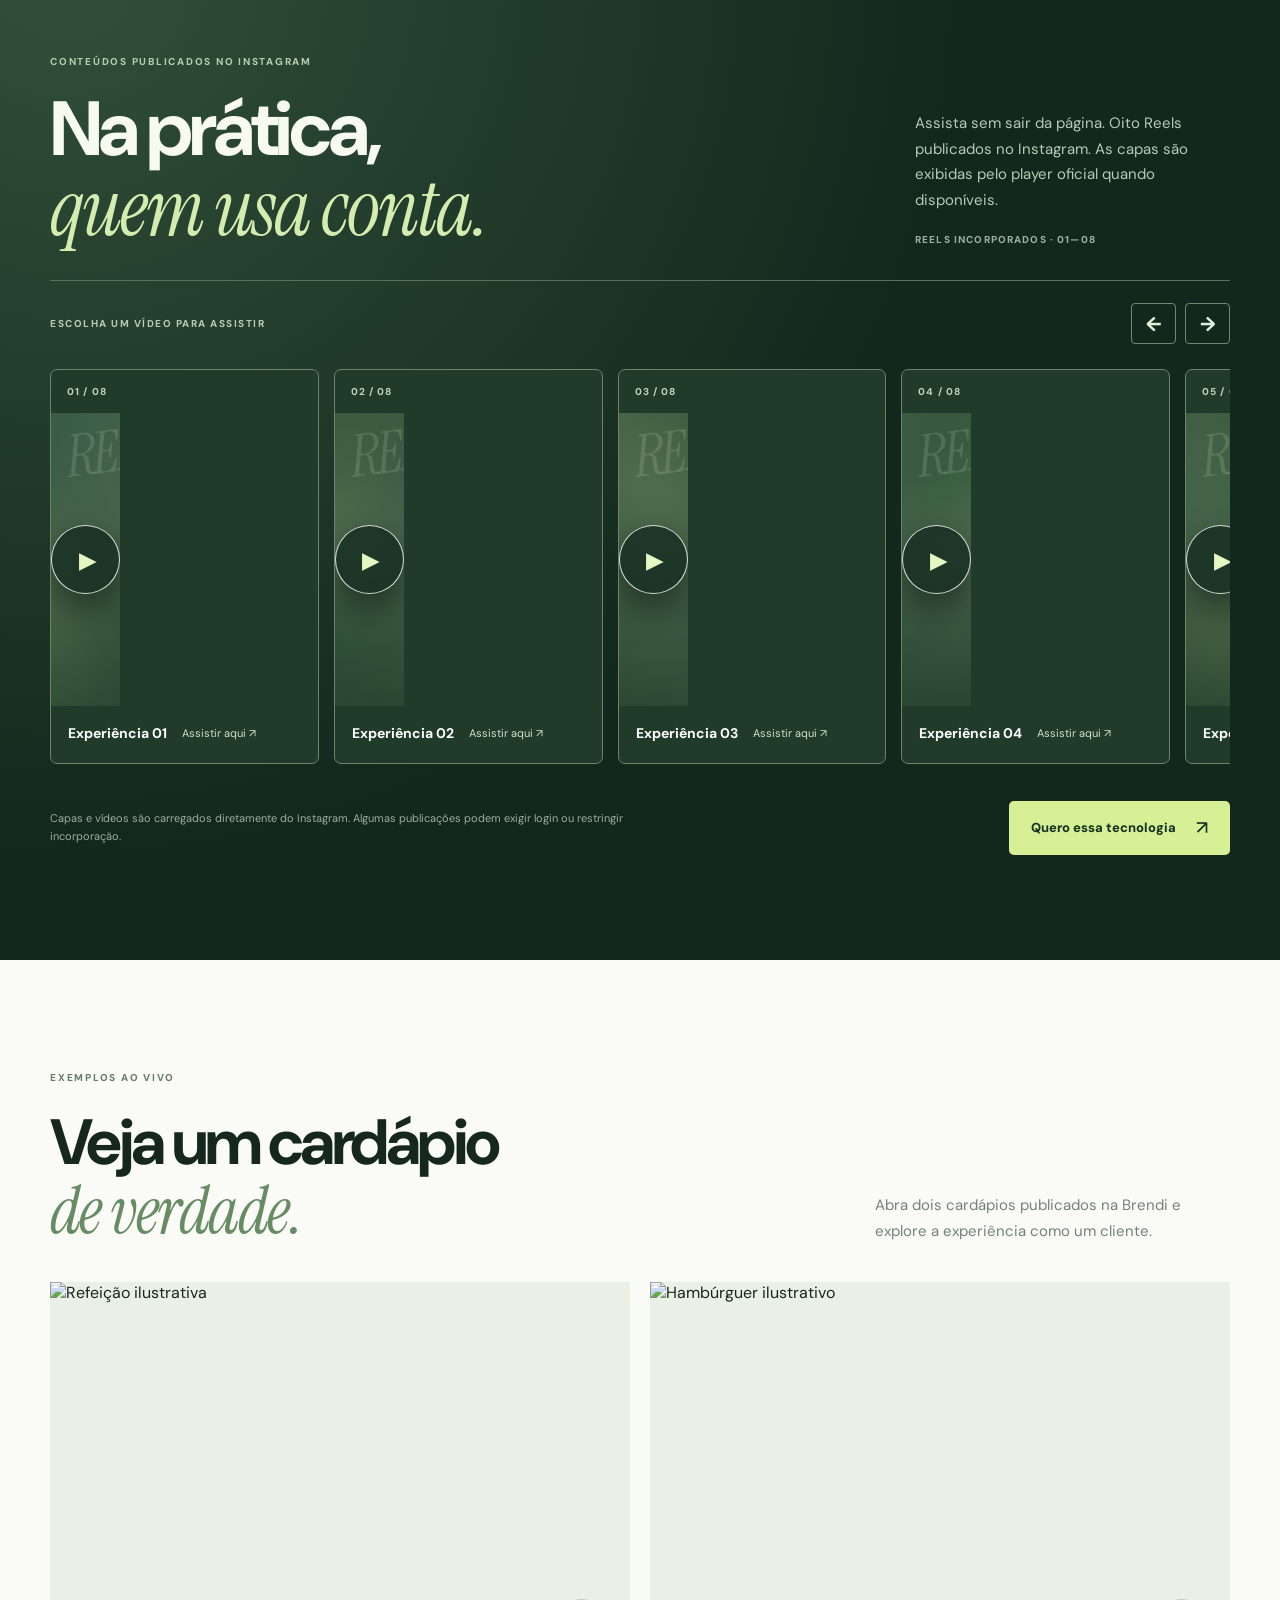
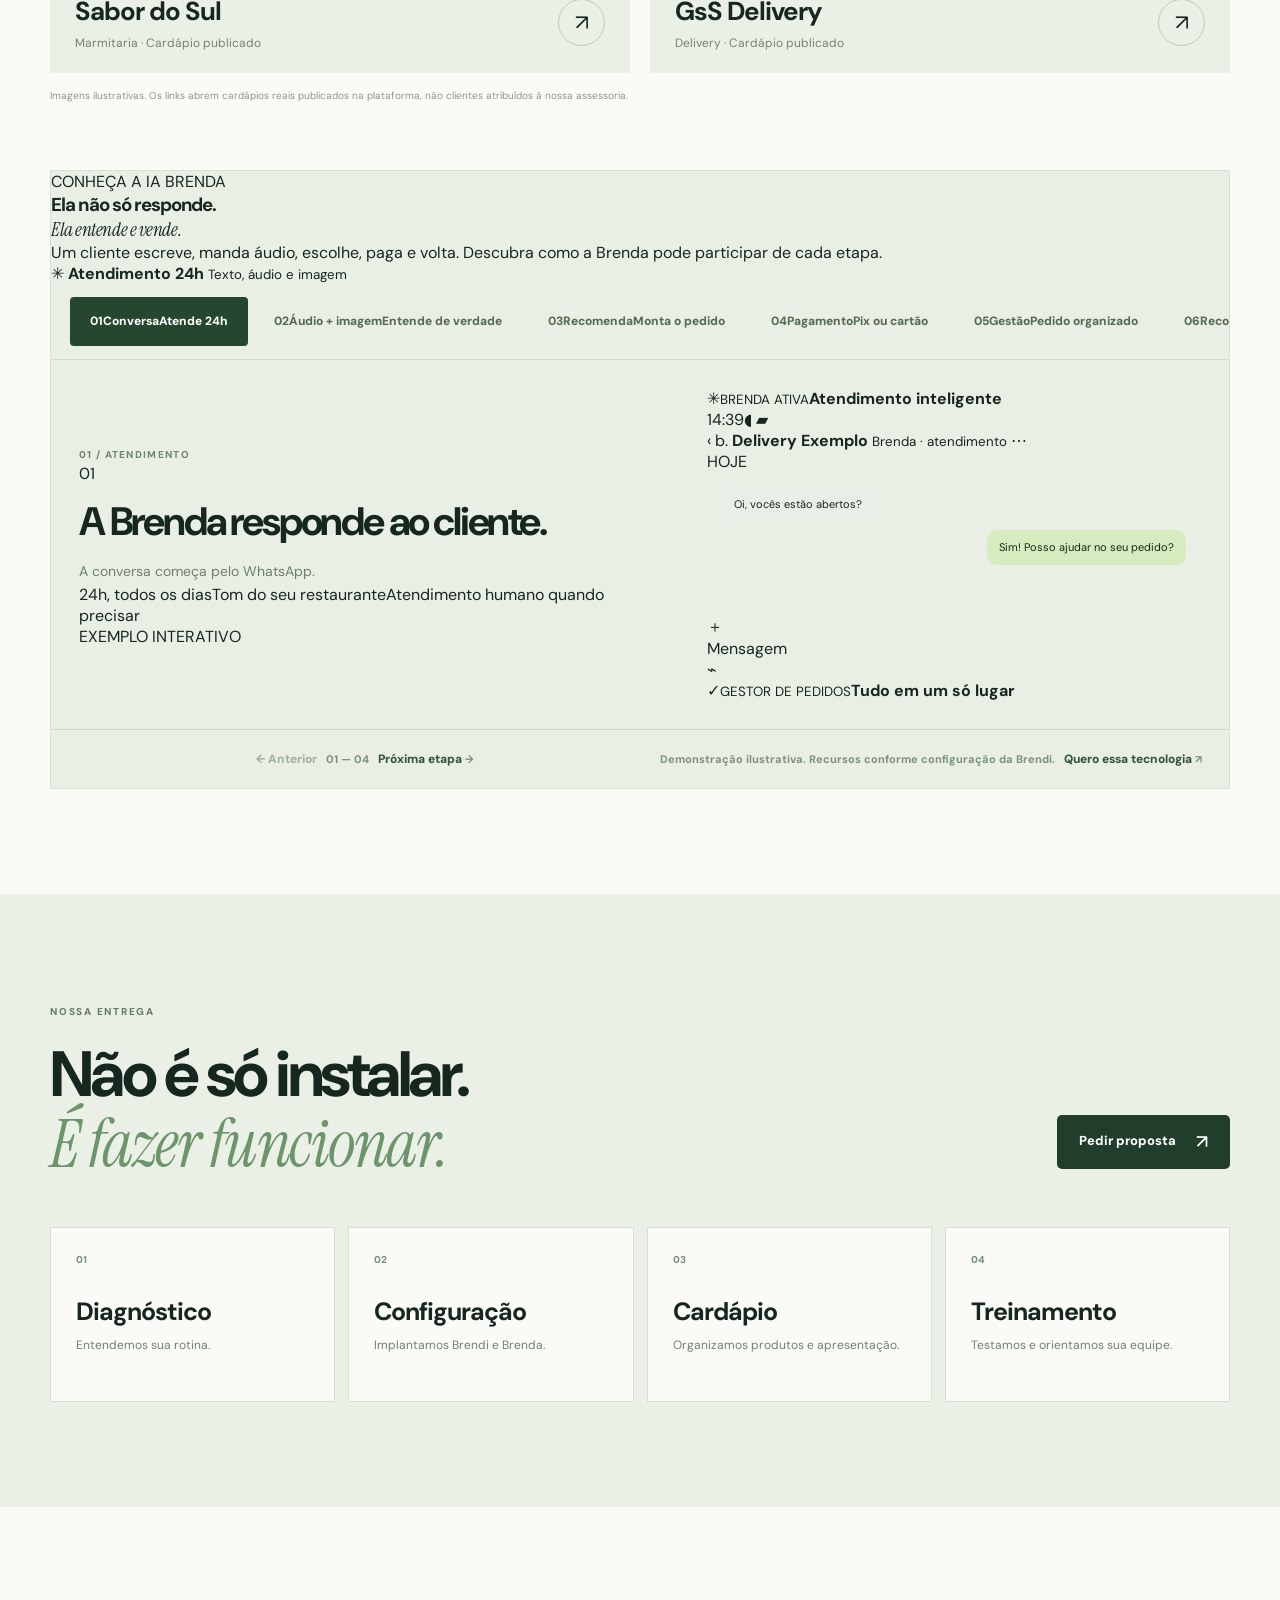
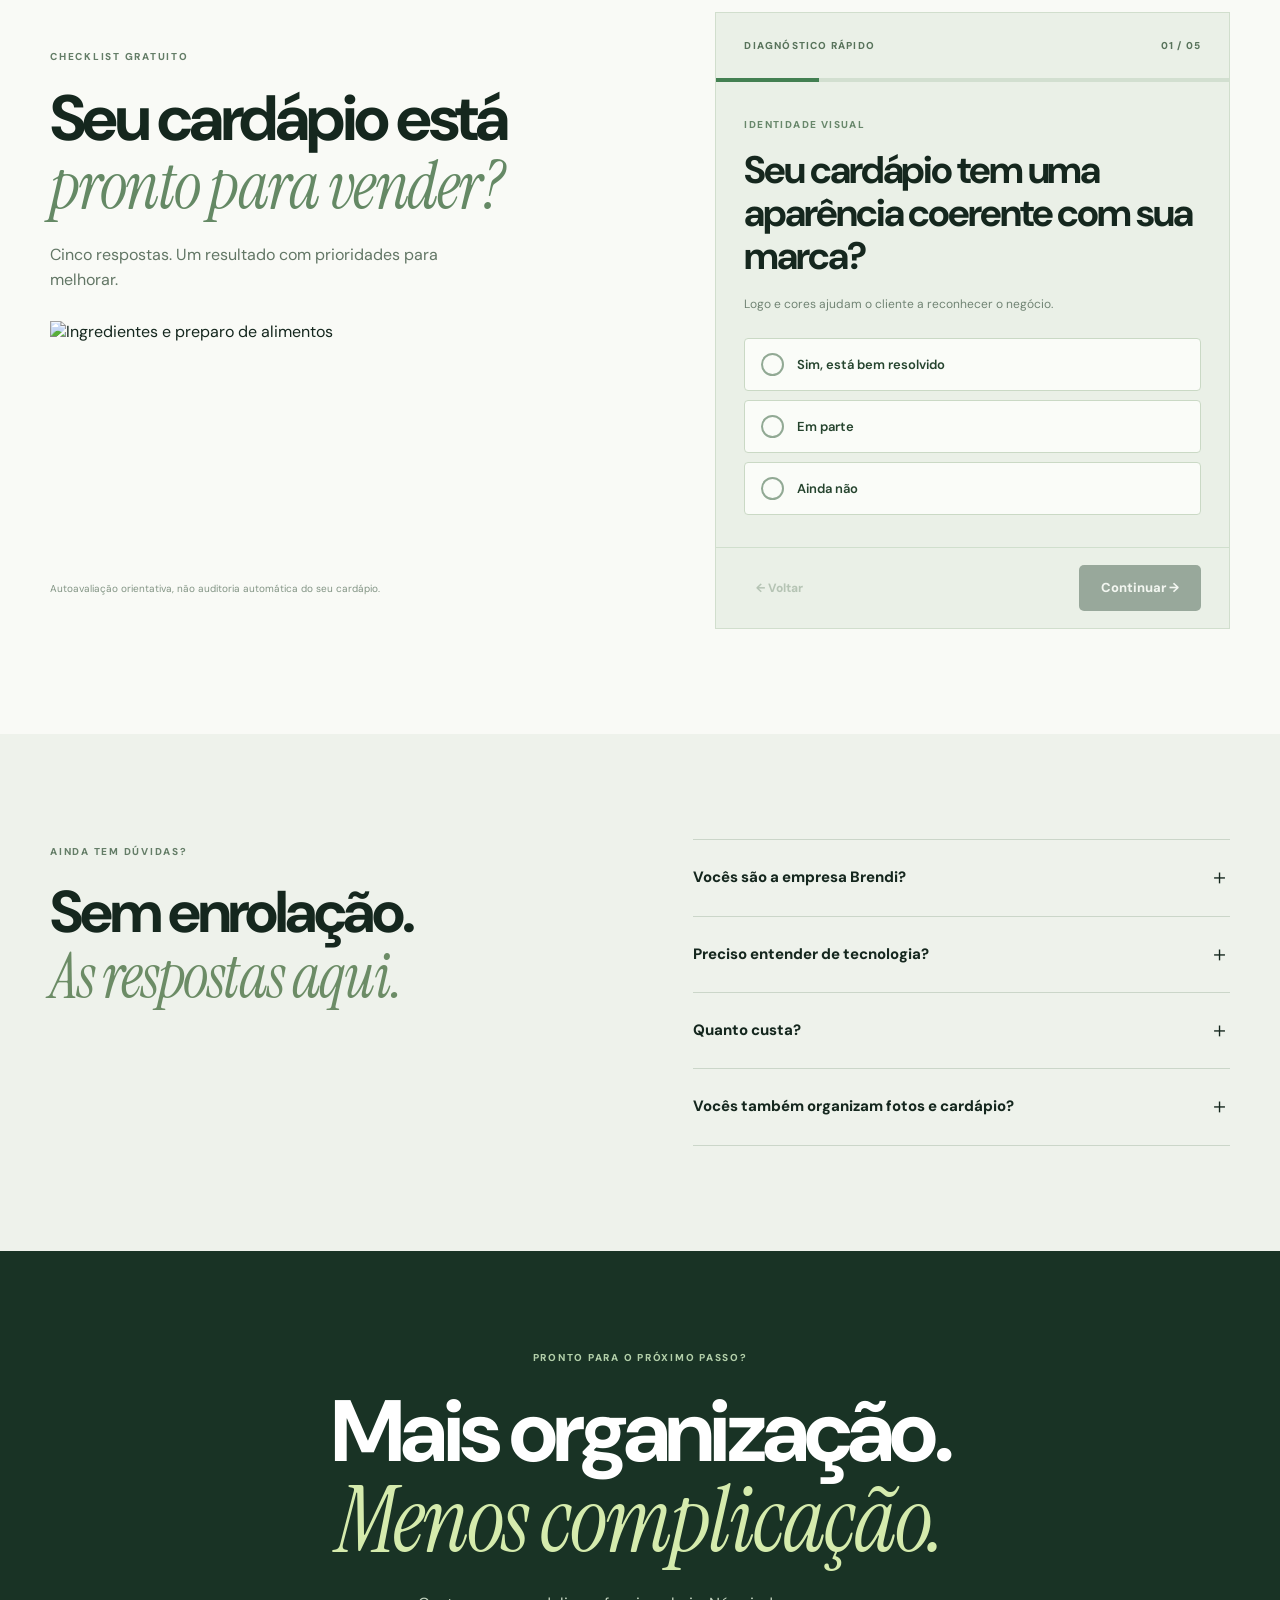
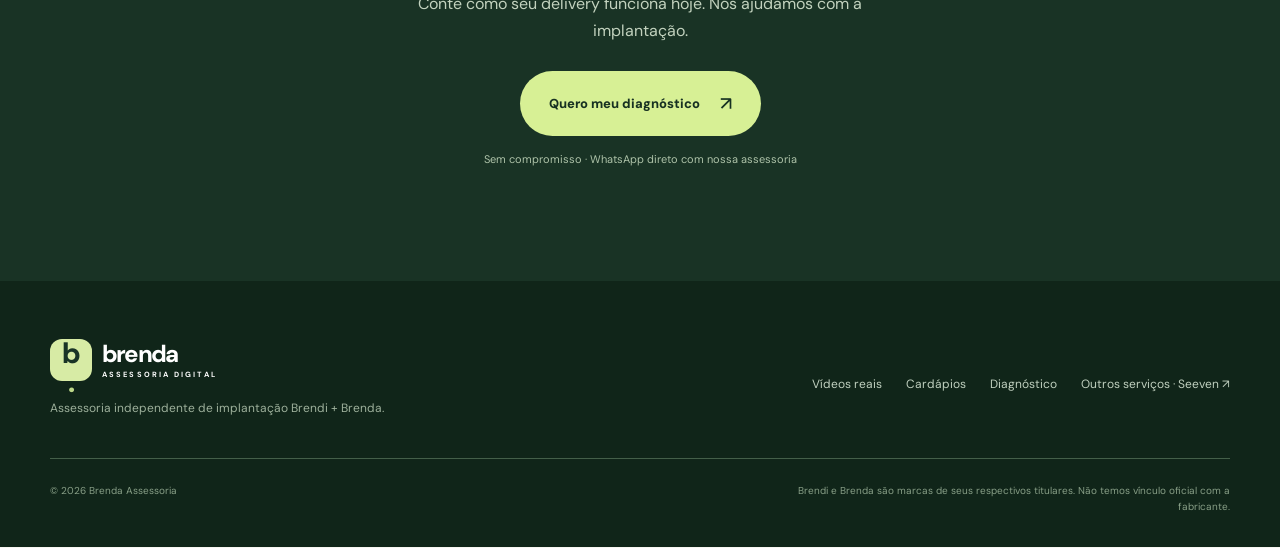
==== commit 87862267: "design: six-scene Brenda product experience with voice and order UI" ====
--- a/index.html
+++ b/index.html
@@ -130,17 +130,67 @@
         </a>
       </div>
       <p class="micro-legal">Imagens ilustrativas. Os links abrem cardápios reais publicados na plataforma, não clientes atribuídos à nossa assessoria.</p>
-      <div class="micro-story" aria-label="Como acontece um pedido">
-        <div class="micro-story-heading"><span class="section-tag">UM FLUXO SIMPLES</span><h3>Do “oi” ao pedido.</h3></div>
-        <div class="story-controls" id="story-controls" role="group" aria-label="Etapas da jornada de pedido">
-          <button type="button" data-step="0" class="story-tab is-selected" aria-pressed="true">01 · Atendimento</button>
-          <button type="button" data-step="1" class="story-tab" aria-pressed="false">02 · Cardápio</button>
-          <button type="button" data-step="2" class="story-tab" aria-pressed="false">03 · Pedido</button>
-          <button type="button" data-step="3" class="story-tab" aria-pressed="false">04 · Recompra</button>
-        </div>
-        <div class="story-content"><div><span id="story-eyebrow" class="story-eyebrow">01 / ATENDIMENTO</span><h4 id="story-title">A Brenda responde ao cliente.</h4><p id="story-description">Uma conversa no WhatsApp pode iniciar a compra.</p></div><div class="chat-mini" aria-label="Exemplo ilustrativo de conversa"><div class="chat-mini-header">b. <span>Atendimento ilustrativo</span></div><div id="story-messages" class="chat-messages"></div></div></div>
-        <div class="story-footer"><button type="button" id="story-prev">← Anterior</button><span id="story-count">01 — 04</span><button type="button" id="story-next">Próxima →</button></div>
-      </div>
+      <section class="micro-story" id="brenda-em-acao" aria-labelledby="story-headline">
+        <div class="story-intro">
+          <div class="story-intro-copy">
+            <span class="story-kicker"><span class="story-live-dot" aria-hidden="true"></span> CONHEÇA A IA BRENDA</span>
+            <h3 id="story-headline">Ela não só responde.<br><em>Ela entende e vende.</em></h3>
+            <p>Um cliente escreve, manda áudio, escolhe, paga e volta. Descubra como a Brenda pode participar de cada etapa.</p>
+          </div>
+          <div class="story-intro-aside" aria-label="Destaques da Brenda">
+            <span class="story-mini-icon" aria-hidden="true">✳</span>
+            <strong>Atendimento 24h</strong>
+            <small>Texto, áudio e imagem</small>
+          </div>
+        </div>
+        <div class="story-workspace">
+          <div class="story-controls" id="story-controls" role="group" aria-label="Explore as seis capacidades da Brenda">
+            <button type="button" data-step="0" class="story-tab is-selected" aria-pressed="true"><span class="story-tab-number">01</span><span class="story-tab-title">Conversa</span><span class="story-tab-detail">Atende 24h</span></button>
+            <button type="button" data-step="1" class="story-tab" aria-pressed="false"><span class="story-tab-number">02</span><span class="story-tab-title">Áudio + imagem</span><span class="story-tab-detail">Entende de verdade</span></button>
+            <button type="button" data-step="2" class="story-tab" aria-pressed="false"><span class="story-tab-number">03</span><span class="story-tab-title">Recomenda</span><span class="story-tab-detail">Monta o pedido</span></button>
+            <button type="button" data-step="3" class="story-tab" aria-pressed="false"><span class="story-tab-number">04</span><span class="story-tab-title">Pagamento</span><span class="story-tab-detail">Pix ou cartão</span></button>
+            <button type="button" data-step="4" class="story-tab" aria-pressed="false"><span class="story-tab-number">05</span><span class="story-tab-title">Gestão</span><span class="story-tab-detail">Pedido organizado</span></button>
+            <button type="button" data-step="5" class="story-tab" aria-pressed="false"><span class="story-tab-number">06</span><span class="story-tab-title">Recompra</span><span class="story-tab-detail">Cliente que volta</span></button>
+          </div>
+          <div class="story-content" id="story-content" data-scene="0">
+            <div class="story-editorial">
+              <span id="story-eyebrow" class="story-eyebrow">01 / ATENDIMENTO HUMANIZADO</span>
+              <div class="story-scene-number" id="story-scene-number" aria-hidden="true">01</div>
+              <h4 id="story-title">A Brenda responde. Você continua produzindo.</h4>
+              <p id="story-description">Ela conversa naturalmente, tira dúvidas sobre o cardápio e atende mesmo fora dos horários de pico.</p>
+              <div class="story-benefits" id="story-benefits" aria-label="Recursos desta etapa">
+                <span>24h, todos os dias</span><span>Tom do seu restaurante</span><span>Atendimento humano quando precisar</span>
+              </div>
+              <div class="story-editorial-bottom"><span class="story-example-label"><span class="story-example-pulse"></span> EXEMPLO INTERATIVO</span><button class="story-sound-demo" type="button" id="story-sound-demo" hidden><span aria-hidden="true">▶</span><span>Ouvir áudio de exemplo</span></button></div>
+            </div>
+            <div class="story-visual">
+              <div class="story-orbit-ring story-orbit-one" aria-hidden="true"></div>
+              <div class="story-orbit-ring story-orbit-two" aria-hidden="true"></div>
+              <div class="story-floating-label" id="story-float-label" aria-hidden="true"><span class="story-floating-symbol">✳</span><span><small>BRENDA ATIVA</small><strong>Atendimento inteligente</strong></span></div>
+              <div class="story-phone" role="region" aria-label="Simulação de atendimento pelo WhatsApp">
+                <div class="story-phone-status" aria-hidden="true"><span>14:39</span><span class="story-status-icons">◖ ▰</span></div>
+                <div class="story-phone-header">
+                  <span class="story-phone-back" aria-hidden="true">‹</span>
+                  <span class="story-phone-avatar" aria-hidden="true">b.</span>
+                  <span class="story-phone-contact"><strong>Delivery Exemplo</strong><small><span class="story-online-dot"></span> Brenda · atendimento</small></span>
+                  <span class="story-phone-dots" aria-hidden="true">⋯</span>
+                </div>
+                <div class="story-phone-chat" id="story-phone-chat">
+                  <div class="story-day-label">HOJE</div>
+                  <div id="story-messages" class="chat-messages" aria-live="polite" aria-relevant="additions text" aria-label="Conversa ilustrativa"></div>
+                </div>
+                <div class="story-phone-bottom" aria-hidden="true"><span>＋</span><div>Mensagem</div><span class="story-phone-mic">⌁</span></div>
+              </div>
+              <div class="story-receipt" id="story-receipt" aria-hidden="true"><span class="story-receipt-check">✓</span><span><small>GESTOR DE PEDIDOS</small><strong id="story-receipt-text">Tudo em um só lugar</strong></span></div>
+            </div>
+          </div>
+        </div>
+        <div class="story-footer">
+          <div class="story-footer-progress" aria-hidden="true"><span class="is-on"></span><span></span><span></span><span></span><span></span><span></span></div>
+          <div class="story-footer-controls"><button type="button" id="story-prev" disabled aria-label="Ver etapa anterior">← Anterior</button><span id="story-count" aria-live="polite">01 / 06</span><button type="button" id="story-next">Próxima etapa <span aria-hidden="true">→</span></button></div>
+          <div class="story-footer-action"><span>Demonstração ilustrativa. Recursos conforme configuração da Brendi.</span><button type="button" data-open-lead class="story-cta">Quero essa tecnologia <span aria-hidden="true">↗</span></button></div>
+        </div>
+      </section>
     </div>
   </section>
 
--- a/styles.css
+++ b/styles.css
@@ -78,3 +78,80 @@
 }
 @media(max-width:360px){.shell{width:calc(100% - 30px)}.hero-image-wrap{margin-left:-15px;margin-right:-15px}.hero h1{font-size:48px}.method-steps{grid-template-columns:1fr}.method-steps>div{min-height:90px}.method-steps strong{margin-top:14px}}
 @media(prefers-reduced-motion:reduce){*,*:before,*:after{scroll-behavior:auto!important;animation-duration:.01ms!important;animation-iteration-count:1!important;transition-duration:.01ms!important}[data-reveal]{opacity:1!important;transform:none!important}}
+
+
+/* Demonstrations and publisher-native Instagram Reel covers */
+.demo-section{background:#eff2e9;color:#183020}
+.demo-heading{display:flex;justify-content:space-between;align-items:end;gap:55px;margin-bottom:36px}
+.demo-heading h2{font-size:clamp(46px,5.1vw,75px);line-height:1.07;margin-top:18px}
+.demo-heading h2 em{color:#6b9363}
+.demo-heading>p{font-size:15px;line-height:1.7;color:#687e6b;max-width:365px;margin-bottom:8px}
+.demo-grid{display:grid;grid-template-columns:1.22fr 1fr 1fr;gap:17px}
+.demo-card{display:flex;flex-direction:column;background:#fafcf7;color:#183020;text-align:left;padding:0;border:1px solid #d7dfd2;border-radius:7px;overflow:hidden;transition:transform .27s,box-shadow .27s,border-color .27s;min-width:0}
+.demo-card:hover{transform:translateY(-5px);box-shadow:0 20px 50px #263d2a1c;border-color:#afc9ac}
+.demo-image{position:relative;display:block;height:200px;background:#324d38;overflow:hidden}
+.demo-card-feature .demo-image{height:250px}
+.demo-image img{width:100%;height:100%;object-fit:cover;filter:saturate(.8);transition:transform .5s}
+.demo-card:hover .demo-image img{transform:scale(1.055)}
+.demo-image:after{content:"";position:absolute;inset:0;background:linear-gradient(0deg,#061b0b99,transparent 65%);pointer-events:none}
+.demo-play{position:absolute;top:50%;left:50%;transform:translate(-50%,-50%);display:grid;place-items:center;height:62px;width:62px;border-radius:50%;background:#e0efbeee;color:#173622;z-index:2;padding-left:4px;box-shadow:0 5px 30px #0005;transition:transform .2s}
+.demo-card:hover .demo-play{transform:translate(-50%,-50%) scale(1.13)}
+.demo-duration{position:absolute;bottom:14px;left:16px;z-index:2;color:white;font-size:10px;letter-spacing:1.3px;font-weight:800}
+.demo-card-text{padding:26px;display:flex;flex-direction:column;gap:12px;flex:1}
+.demo-card-text>span:first-child{color:#768c75;font-size:10px;letter-spacing:1.3px;font-weight:800}
+.demo-card-text strong{font-size:clamp(24px,2.4vw,35px);line-height:1.12;letter-spacing:-1.2px}
+.demo-card-text small{font-size:12px;color:#6b7d6e;line-height:1.65}
+.demo-watch{font-size:12px;color:#376541;font-weight:800;border-bottom:1px solid #b5cbb1;align-self:flex-start;margin-top:auto;padding:14px 0 6px}
+.demo-foot{display:flex;align-items:center;justify-content:space-between;gap:36px;border-top:1px solid #ceddcb;margin-top:28px;padding-top:24px}
+.demo-foot p{font-size:11px;line-height:1.7;max-width:610px;color:#849485}
+.demo-dialog{border:0;padding:0;max-width:min(1040px,calc(100vw - 30px));max-height:94dvh;overflow:visible;background:transparent}
+.demo-dialog::backdrop{background:#07190ee8;backdrop-filter:blur(9px)}
+.demo-dialog-box{padding:20px;background:#f9faf4;border-radius:10px;max-height:94dvh;overflow:auto;color:#183020}
+.demo-dialog-head{display:flex;justify-content:space-between;gap:25px;align-items:center;padding:5px 4px 20px}
+.demo-dialog-head>div span{color:#65866a;font-size:10px;letter-spacing:1.3px;font-weight:800}
+.demo-dialog-head h2{font-size:clamp(25px,3vw,38px);margin-top:8px;letter-spacing:-1.6px}
+.demo-video-window{aspect-ratio:16/9;background:#0e1c12;border-radius:6px;overflow:hidden}
+.demo-video-window iframe{width:100%;height:100%;border:0;display:block}
+.demo-dialog-footer{display:flex;align-items:center;justify-content:space-between;gap:25px;padding:18px 5px 4px}
+.demo-dialog-footer p{font-size:11px;color:#7c8d7d;line-height:1.5}
+.demo-dialog-footer a{font-size:12px;font-weight:800;color:#315f38;text-decoration:underline;text-underline-offset:5px;white-space:nowrap}
+/* Live Reel previews: each frame belongs to Instagram. No static image is copied. */
+.reel-art{position:relative}
+.reel-art:before{z-index:0}
+.reel-art:after{z-index:1;pointer-events:none}
+.reel-cover-preview{position:absolute;inset:0;z-index:1;overflow:hidden;display:block;pointer-events:none;background:transparent}
+.reel-cover-preview:before{content:"";position:absolute;z-index:2;inset:0;background:linear-gradient(180deg,#1935201b 0%,#19352018 48%,#0f27196e 100%);pointer-events:none}
+.reel-cover-iframe{position:absolute;border:0;width:350px;height:620px;max-width:none;top:-115px;left:50%;transform:translateX(-50%) scale(.91);transform-origin:top center;opacity:0;pointer-events:none;transition:opacity .5s ease;filter:saturate(.92)}
+.reel-cover-preview.is-loaded .reel-cover-iframe{opacity:1}
+.cover-loading-label{position:absolute;z-index:1;bottom:14px;left:15px;font-size:9px;letter-spacing:1px;color:#eff7dd99;font-weight:700}
+.reel-cover-preview.is-loaded .cover-loading-label{opacity:0}
+.reel-art .play-circle{z-index:5;background:#142b20cc;color:#e5f7c2;box-shadow:0 14px 38px #0008}
+.reel-card:hover .reel-art .play-circle{background:var(--lime);color:#17331d}
+@media(max-width:930px){
+ .demo-heading{align-items:flex-start;flex-direction:column;gap:17px}
+ .demo-heading>p{max-width:630px;font-size:14px;margin:0}
+ .demo-grid{grid-template-columns:repeat(2,minmax(0,1fr))}
+ .demo-card-feature{grid-column:1/-1;display:grid;grid-template-columns:1fr 1fr}
+ .demo-card-feature .demo-image{height:100%;min-height:265px}
+}
+@media(max-width:680px){
+ .demo-section{padding:70px 0}
+ .demo-heading h2{font-size:clamp(44px,10vw,61px)}
+ .demo-heading>p{font-size:13px}
+ .demo-grid{display:flex;flex-direction:column;gap:13px}
+ .demo-card,.demo-card-feature{display:flex}
+ .demo-image,.demo-card-feature .demo-image{height:185px;min-height:0}
+ .demo-card-text{padding:20px;gap:9px}
+ .demo-card-text strong{font-size:29px}
+ .demo-watch{padding-top:8px}
+ .demo-foot{flex-direction:column;align-items:stretch;gap:18px}
+ .demo-foot .button{width:100%}
+ .demo-dialog{max-width:calc(100vw - 16px)}
+ .demo-dialog-box{padding:12px;border-radius:8px}
+ .demo-dialog-head{padding:6px 1px 15px;gap:10px}
+ .demo-dialog-head h2{font-size:22px}
+ .demo-dialog-head>div span{font-size:9px}
+ .demo-dialog-footer{flex-direction:column;align-items:flex-start;gap:10px}
+ .demo-video-window{aspect-ratio:16/9}
+}
+@media(prefers-reduced-motion:reduce){.reel-cover-iframe,.demo-image img,.demo-play{transition:none!important}}
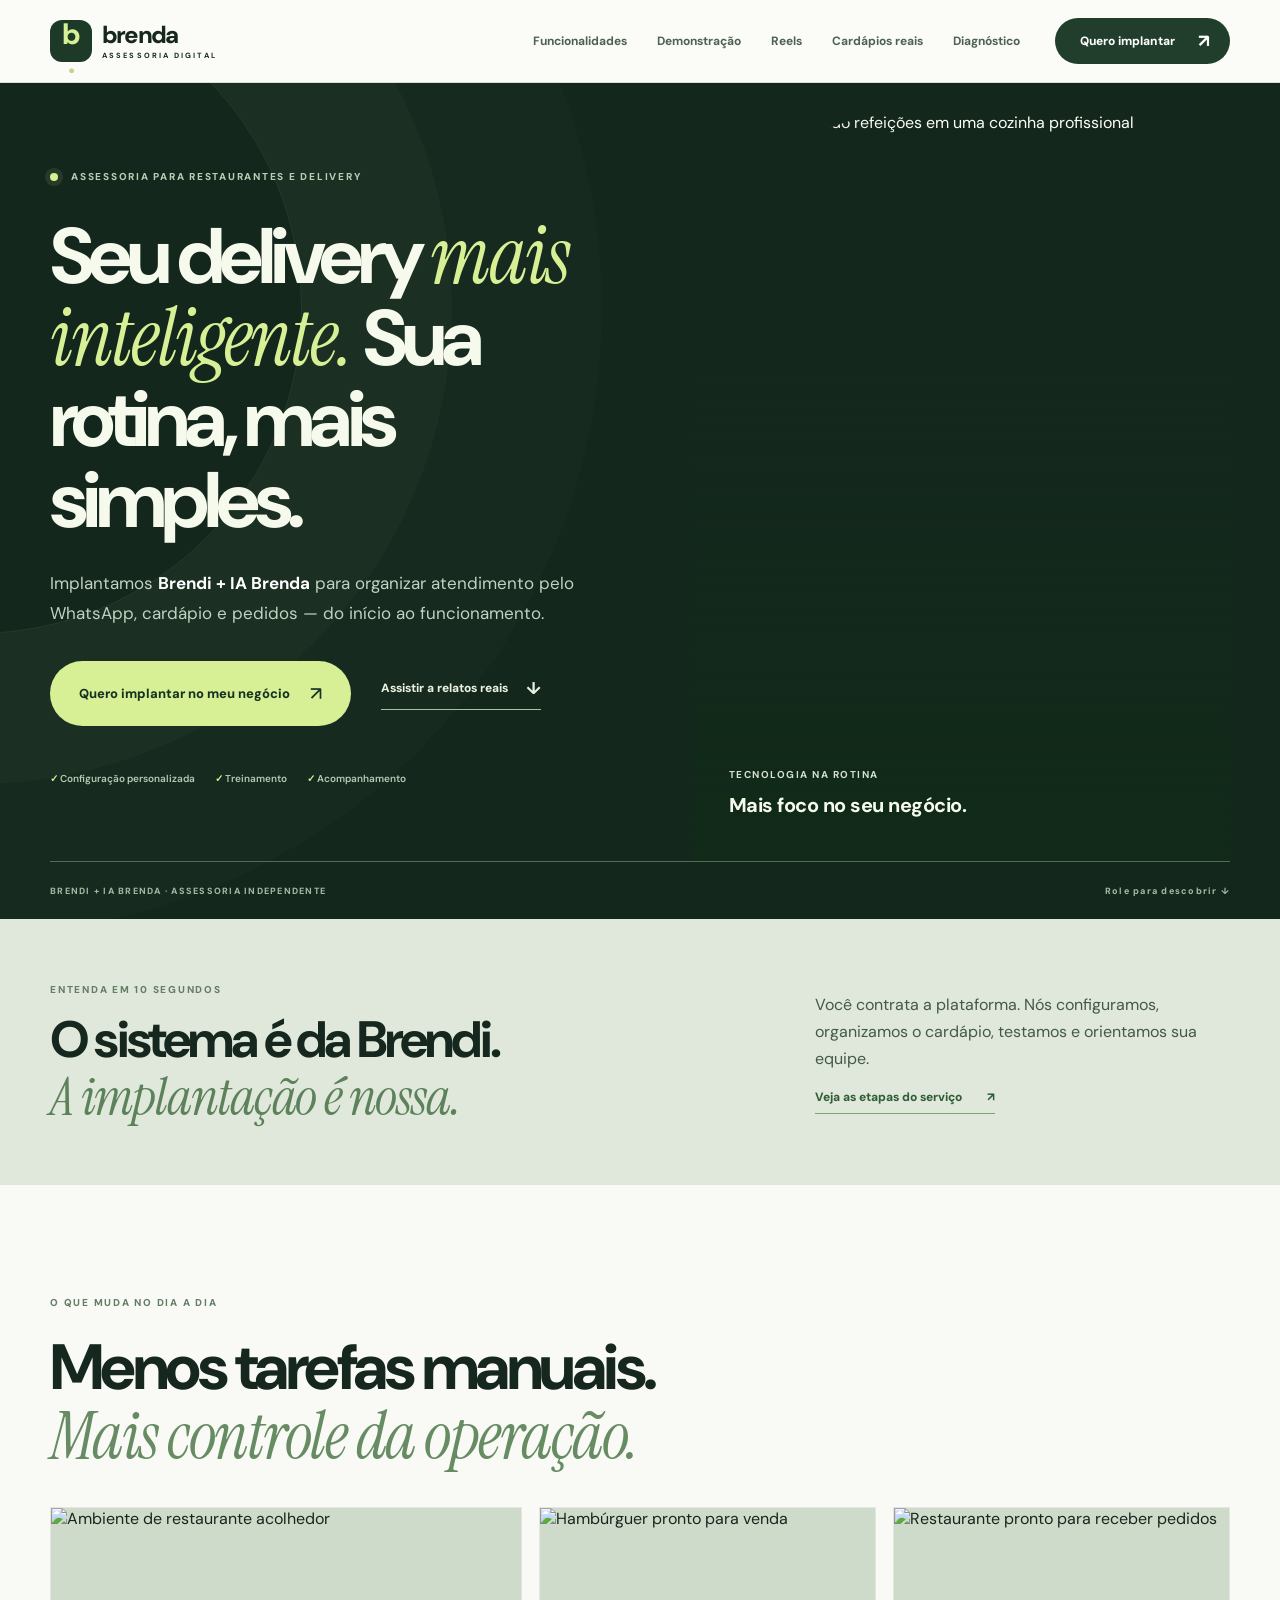
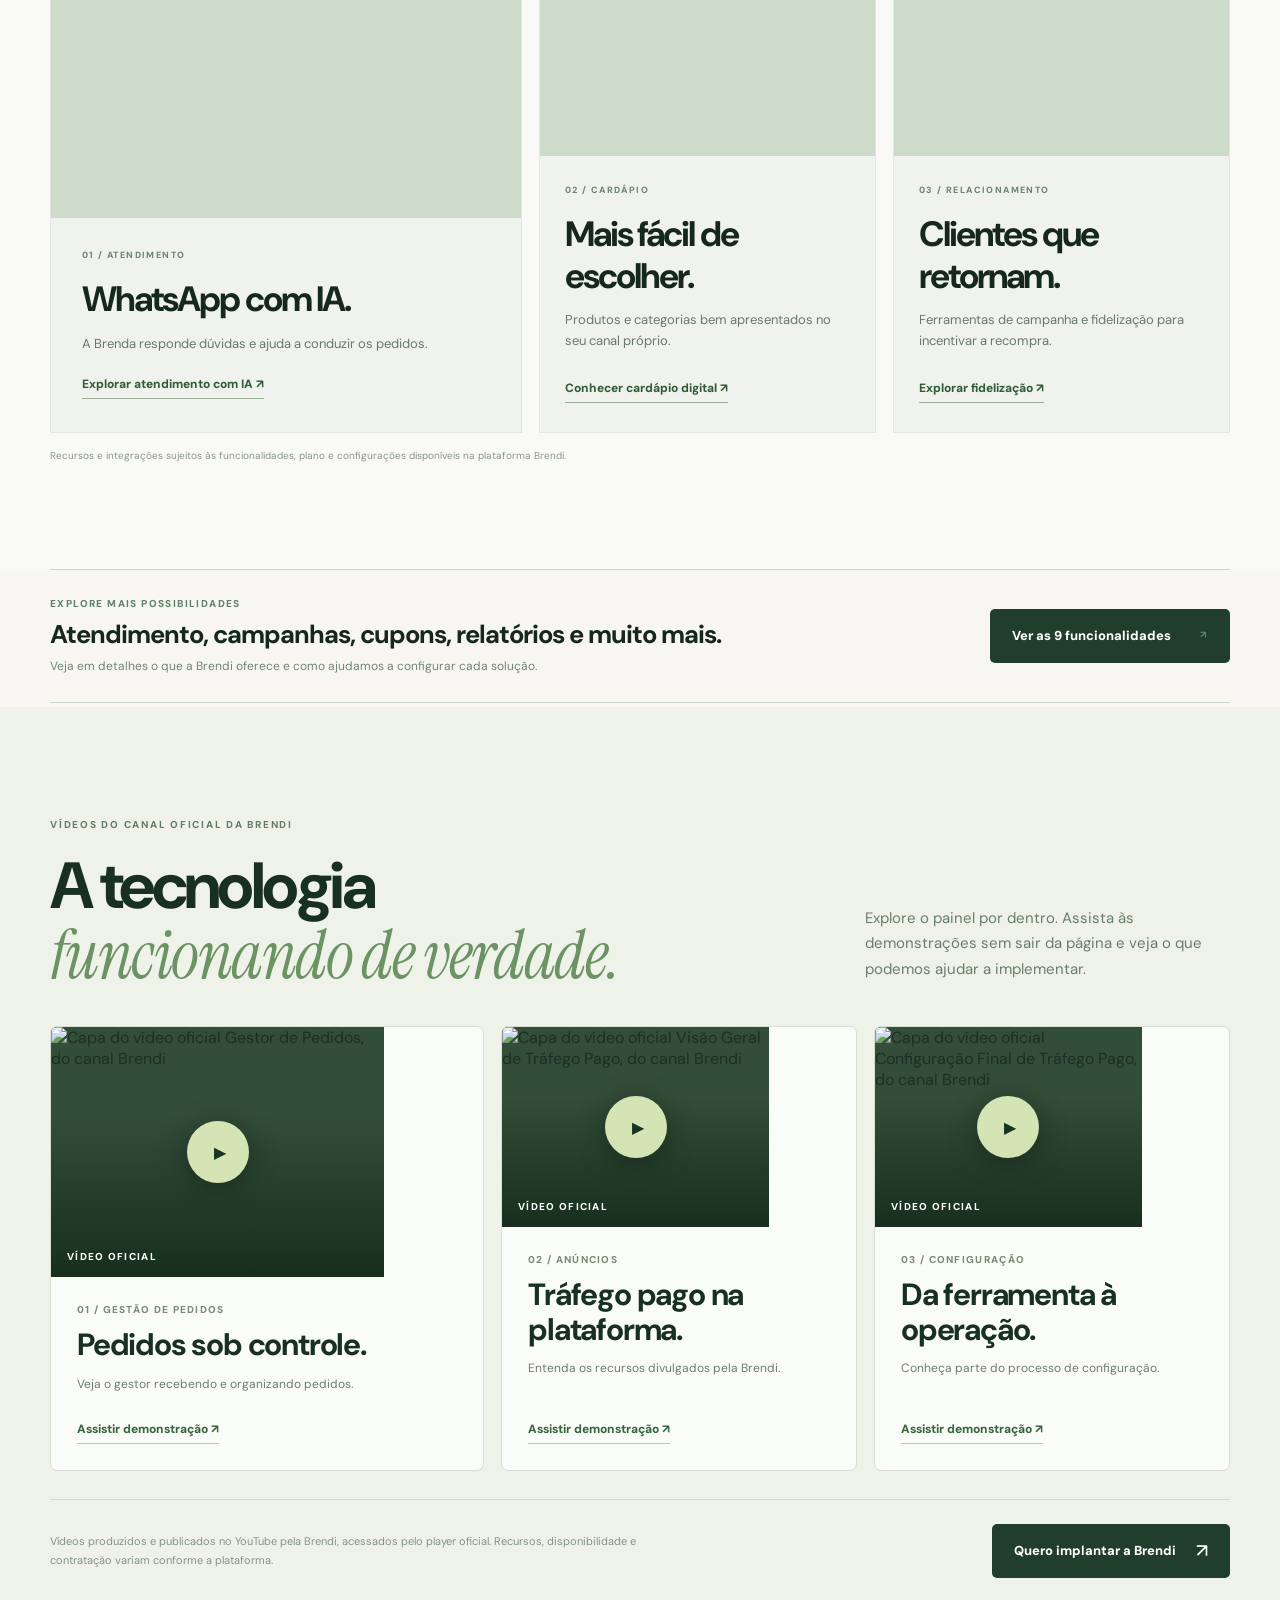
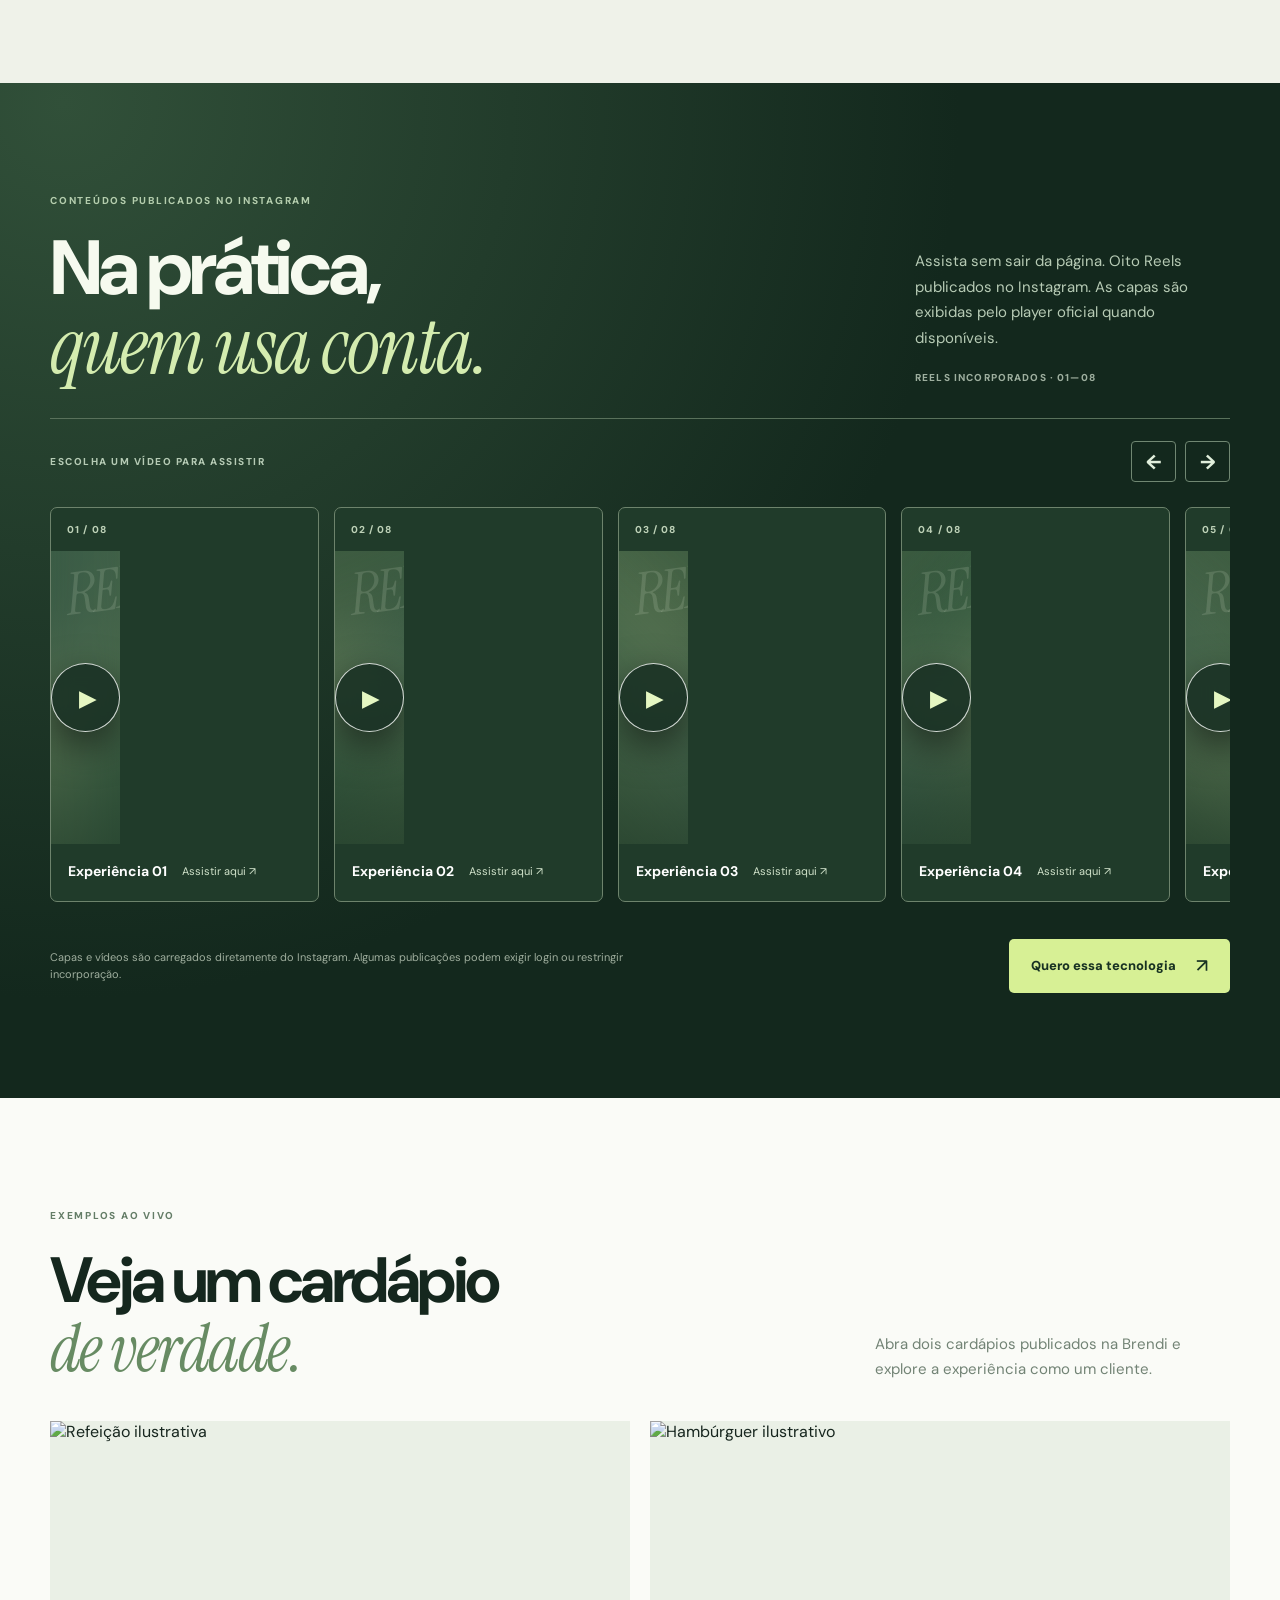
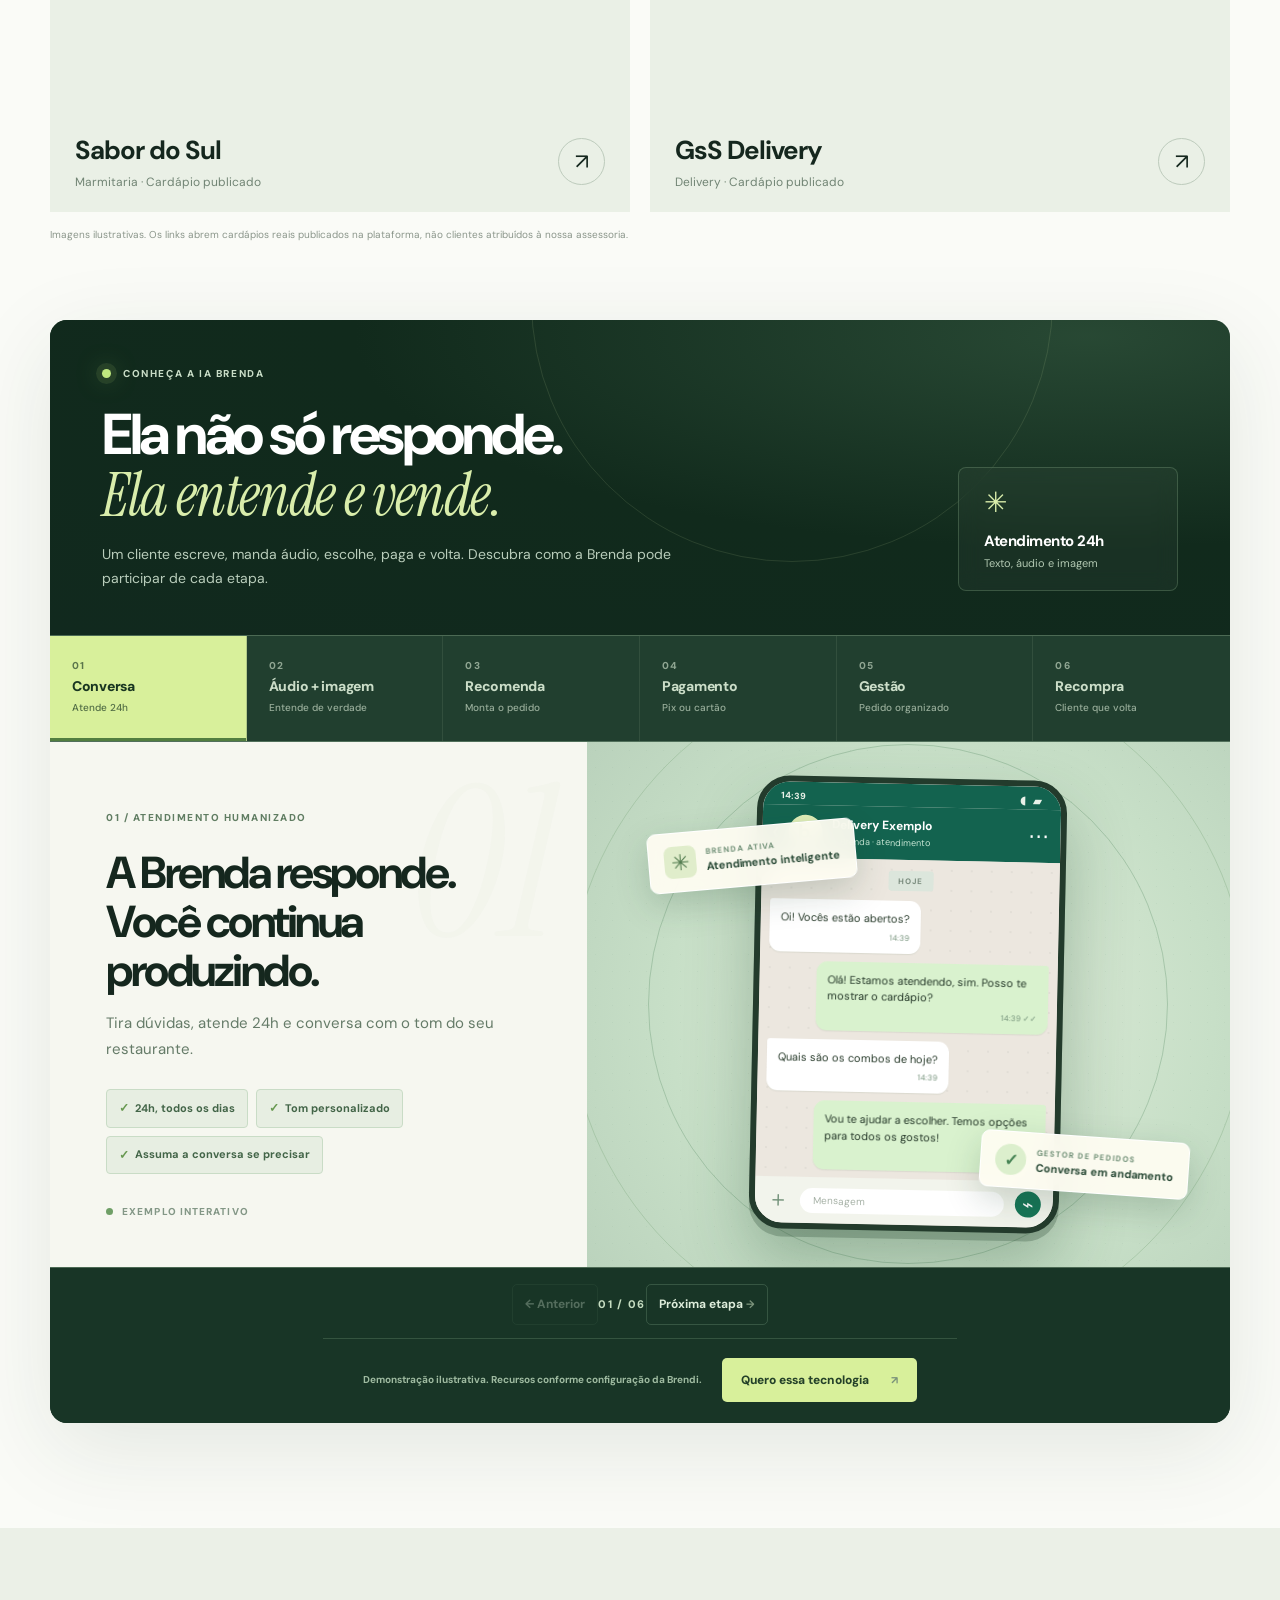
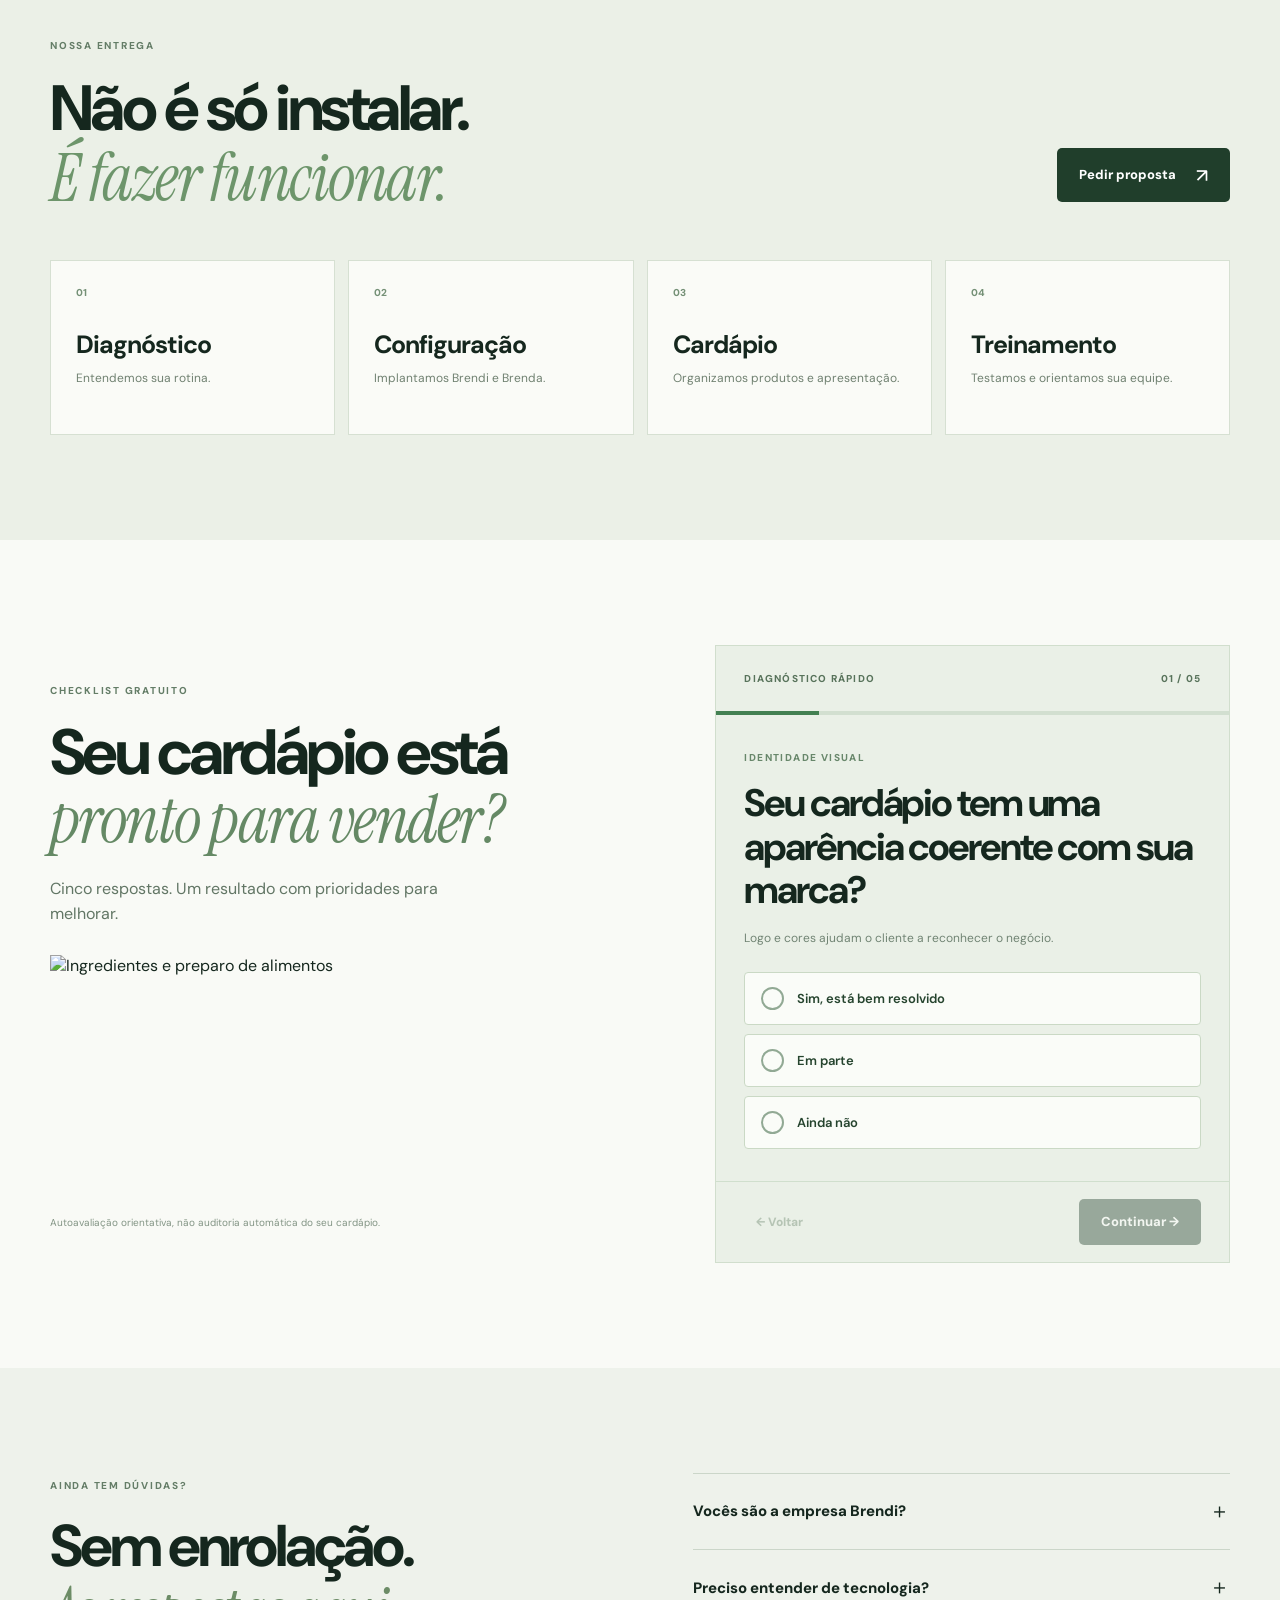
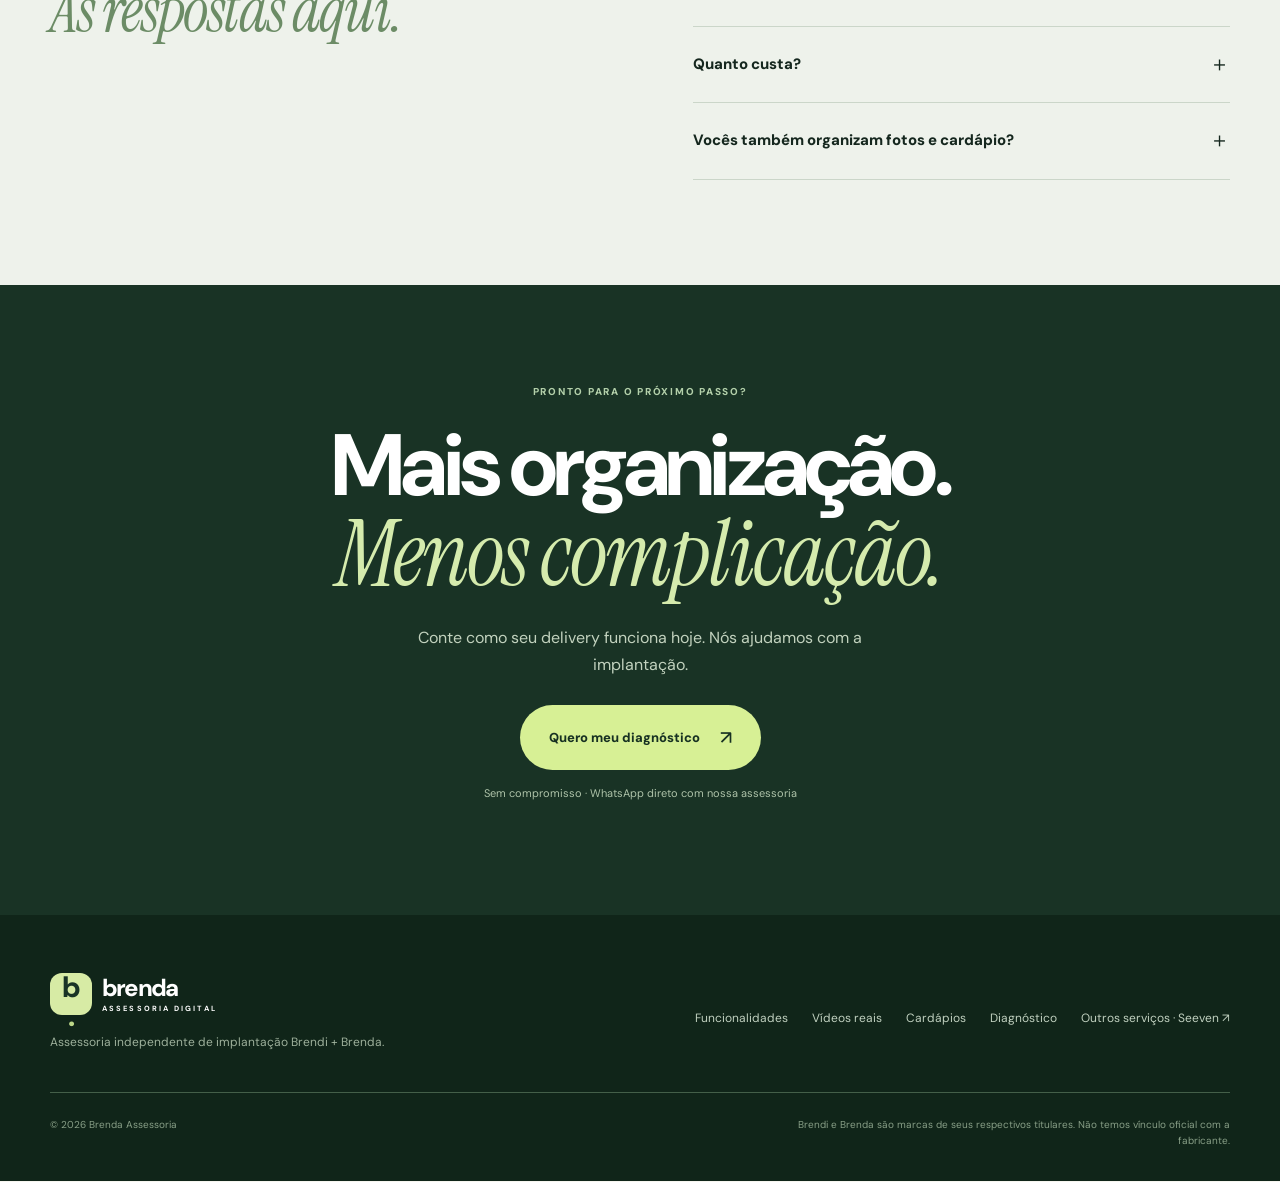
==== commit ea492b09: "feat: connect feature hub to homepage and add filtering, mobile nav, sitemap" ====
--- a/index.html
+++ b/index.html
@@ -20,13 +20,13 @@
 <header class="header" id="header">
   <div class="shell header-row">
     <a href="#inicio" class="logo" aria-label="Brenda Assessoria — início"><span class="logo-symbol" aria-hidden="true">b<span>.</span></span><span class="logo-type">brenda<small>ASSESSORIA DIGITAL</small></span></a>
-    <nav class="nav-desktop" aria-label="Navegação principal"><a href="#solucao">Benefícios</a><a href="#demonstracoes">Demonstração</a><a href="#provas">Reels</a><a href="#na-pratica">Cardápios reais</a><a href="#diagnostico-cardapio">Diagnóstico</a></nav>
+    <nav class="nav-desktop" aria-label="Navegação principal"><a href="/funcionalidades/">Funcionalidades</a><a href="#demonstracoes">Demonstração</a><a href="#provas">Reels</a><a href="#na-pratica">Cardápios reais</a><a href="#diagnostico-cardapio">Diagnóstico</a></nav>
     <button class="nav-contact" type="button" data-open-lead>Quero implantar <span aria-hidden="true">↗</span></button>
     <button class="menu-toggle" id="menu-toggle" type="button" aria-controls="mobile-nav" aria-expanded="false" aria-label="Abrir menu"><span></span><span></span></button>
   </div>
   <nav class="mobile-nav" id="mobile-nav" aria-label="Navegação para celular" hidden>
     <div class="shell mobile-nav-content">
-      <a href="#solucao"><small>01</small> O que você ganha <span>↗</span></a>
+      <a href="/funcionalidades/"><small>01</small> Explorar funcionalidades <span>↗</span></a>
       <a href="#demonstracoes"><small>02</small> Ver a Brendi em ação <span>↗</span></a><a href="#provas"><small>03</small> Reels reais <span>↗</span></a>
       <a href="#na-pratica"><small>04</small> Cardápios reais <span>↗</span></a>
       <a href="#diagnostico-cardapio"><small>05</small> Avaliar meu cardápio <span>↗</span></a>
@@ -63,16 +63,17 @@
       <div class="benefit-grid">
         <article class="benefit benefit-lead" data-reveal>
           <div class="benefit-pic"><img src="https://images.unsplash.com/photo-1517248135467-4c7edcad34c4?auto=format&fit=crop&w=1050&q=78" width="950" height="620" loading="lazy" alt="Ambiente de restaurante acolhedor"></div>
-          <div class="benefit-info"><span>01 / ATENDIMENTO</span><h3>WhatsApp com IA.</h3><p>A Brenda responde dúvidas e ajuda a conduzir os pedidos.</p><a href="#na-pratica">Veja como funciona ↗</a></div>
+          <div class="benefit-info"><span>01 / ATENDIMENTO</span><h3>WhatsApp com IA.</h3><p>A Brenda responde dúvidas e ajuda a conduzir os pedidos.</p><a href="/funcionalidades/atendimento-virtual/">Explorar atendimento com IA ↗</a></div>
         </article>
-        <article class="benefit" data-reveal><div class="benefit-pic"><img src="https://images.unsplash.com/photo-1568901346375-23c9450c58cd?auto=format&fit=crop&w=700&q=78" width="650" height="380" loading="lazy" alt="Hambúrguer pronto para venda"></div><div class="benefit-info"><span>02 / CARDÁPIO</span><h3>Mais fácil de escolher.</h3><p>Produtos e categorias bem apresentados no seu canal próprio.</p><a href="#na-pratica">Abrir exemplo real ↗</a></div></article>
-        <article class="benefit" data-reveal><div class="benefit-pic"><img src="https://images.unsplash.com/photo-1552566626-52f8b828add9?auto=format&fit=crop&w=700&q=78" width="650" height="380" loading="lazy" alt="Restaurante pronto para receber pedidos"></div><div class="benefit-info"><span>03 / RELACIONAMENTO</span><h3>Clientes que retornam.</h3><p>Ferramentas de campanha e fidelização para incentivar a recompra.</p><a href="#metodo">Entenda a implantação ↗</a></div></article>
+        <article class="benefit" data-reveal><div class="benefit-pic"><img src="https://images.unsplash.com/photo-1568901346375-23c9450c58cd?auto=format&fit=crop&w=700&q=78" width="650" height="380" loading="lazy" alt="Hambúrguer pronto para venda"></div><div class="benefit-info"><span>02 / CARDÁPIO</span><h3>Mais fácil de escolher.</h3><p>Produtos e categorias bem apresentados no seu canal próprio.</p><a href="/funcionalidades/cardapio-digital/">Conhecer cardápio digital ↗</a></div></article>
+        <article class="benefit" data-reveal><div class="benefit-pic"><img src="https://images.unsplash.com/photo-1552566626-52f8b828add9?auto=format&fit=crop&w=700&q=78" width="650" height="380" loading="lazy" alt="Restaurante pronto para receber pedidos"></div><div class="benefit-info"><span>03 / RELACIONAMENTO</span><h3>Clientes que retornam.</h3><p>Ferramentas de campanha e fidelização para incentivar a recompra.</p><a href="/funcionalidades/programa-de-fidelidade/">Explorar fidelização ↗</a></div></article>
       </div>
       <p class="micro-legal">Recursos e integrações sujeitos às funcionalidades, plano e configurações disponíveis na plataforma Brendi.</p>
     </div>
   </section>
 
 
+  <div class="feature-discovery shell"><div><span>EXPLORE MAIS POSSIBILIDADES</span><strong>Atendimento, campanhas, cupons, relatórios e muito mais.</strong><p>Veja em detalhes o que a Brendi oferece e como ajudamos a configurar cada solução.</p></div><a href="/funcionalidades/" class="button button-dark">Ver as 9 funcionalidades <span aria-hidden="true">↗</span></a></div>
   <section class="demo-section section" id="demonstracoes" aria-labelledby="demo-title">
     <div class="shell">
       <div class="demo-heading" data-reveal>
@@ -231,7 +232,7 @@
   </section>
   <section class="last-cta" id="contato"><div class="shell last-inner"><span class="section-tag">PRONTO PARA O PRÓXIMO PASSO?</span><h2>Mais organização.<br><em>Menos complicação.</em></h2><p>Conte como seu delivery funciona hoje. Nós ajudamos com a implantação.</p><button class="button button-lime button-large" type="button" data-open-lead>Quero meu diagnóstico <span>↗</span></button><span class="last-note">Sem compromisso · WhatsApp direto com nossa assessoria</span></div></section>
 </main>
-<footer class="footer"><div class="shell footer-inner"><div><a class="logo" href="#inicio"><span class="logo-symbol" aria-hidden="true">b<span>.</span></span><span class="logo-type">brenda<small>ASSESSORIA DIGITAL</small></span></a><p>Assessoria independente de implantação Brendi + Brenda.</p></div><div class="footer-links"><a href="#provas">Vídeos reais</a><a href="#na-pratica">Cardápios</a><a href="#diagnostico-cardapio">Diagnóstico</a><a href="https://seeven-lp.vercel.app" target="_blank" rel="noopener noreferrer">Outros serviços · Seeven ↗</a></div><div class="footer-bottom"><span>© <span id="year">2026</span> Brenda Assessoria</span><span>Brendi e Brenda são marcas de seus respectivos titulares. Não temos vínculo oficial com a fabricante.</span></div></div></footer>
+<footer class="footer"><div class="shell footer-inner"><div><a class="logo" href="#inicio"><span class="logo-symbol" aria-hidden="true">b<span>.</span></span><span class="logo-type">brenda<small>ASSESSORIA DIGITAL</small></span></a><p>Assessoria independente de implantação Brendi + Brenda.</p></div><div class="footer-links"><a href="/funcionalidades/">Funcionalidades</a><a href="#provas">Vídeos reais</a><a href="#na-pratica">Cardápios</a><a href="#diagnostico-cardapio">Diagnóstico</a><a href="https://seeven-lp.vercel.app" target="_blank" rel="noopener noreferrer">Outros serviços · Seeven ↗</a></div><div class="footer-bottom"><span>© <span id="year">2026</span> Brenda Assessoria</span><span>Brendi e Brenda são marcas de seus respectivos titulares. Não temos vínculo oficial com a fabricante.</span></div></div></footer>
 
 <div class="mobile-action" id="mobile-action"><button class="button button-primary" type="button" data-open-lead>Solicitar diagnóstico <span>↗</span></button></div>
 
--- a/styles.css
+++ b/styles.css
@@ -155,3 +155,202 @@
  .demo-video-window{aspect-ratio:16/9}
 }
 @media(prefers-reduced-motion:reduce){.reel-cover-iframe,.demo-image img,.demo-play{transition:none!important}}
+
+/* Brenda Experience V6 — immersive interactive product storytelling */
+.micro-story{--experience-ink:#173124;--experience-lime:#d8f09b;position:relative;margin-top:78px;border:0;border-radius:17px;overflow:hidden;background:#183526;box-shadow:0 25px 90px #1a39271a}
+.micro-story .story-intro{position:relative;display:flex;align-items:end;justify-content:space-between;gap:40px;padding:47px 52px 44px;background:radial-gradient(ellipse at 88% 5%,#3c614570,#112a1c 50%,#11291e 100%);color:#fff}
+.micro-story .story-intro:before{content:"";position:absolute;right:15%;top:-280px;width:520px;height:520px;border:1px solid #e2f7b01d;border-radius:50%;pointer-events:none}
+.micro-story .story-kicker{display:flex;align-items:center;gap:12px;font-size:10px;font-weight:800;letter-spacing:1.6px;color:#c9ddc7}
+.micro-story .story-live-dot{height:9px;width:9px;display:inline-block;border-radius:50%;background:#bfe87f;box-shadow:0 0 0 6px #bfe87f19,0 0 24px #a7e26b95}
+.micro-story .story-intro h3{font-size:clamp(39px,4.5vw,66px);line-height:1.06;letter-spacing:-.06em;margin:24px 0 17px}
+.micro-story .story-intro h3 em{color:#d9edab}
+.micro-story .story-intro-copy>p{font-size:14px;line-height:1.7;color:#b9cdbb;max-width:580px}
+.micro-story .story-intro-aside{position:relative;z-index:2;flex-shrink:0;display:flex;flex-direction:column;gap:5px;padding:21px 25px 20px;min-width:220px;border:1px solid #7c9f7d56;background:#ffffff09;border-radius:8px;backdrop-filter:blur(10px)}
+.micro-story .story-mini-icon{color:#d9edab;font-size:28px;line-height:1}
+.micro-story .story-intro-aside strong{font-size:15px;letter-spacing:-.5px;margin-top:9px}
+.micro-story .story-intro-aside small{font-size:11px;color:#b2c8b2}
+.micro-story .story-workspace{border:1px solid #4c6a54;border-left:0;border-right:0}
+.micro-story .story-controls{display:grid;grid-template-columns:repeat(6,minmax(0,1fr));gap:0;padding:0;overflow-x:auto;border-bottom:1px solid #51705b;background:#213f2f;scrollbar-width:none;scroll-snap-type:x proximity}
+.micro-story .story-controls::-webkit-scrollbar{display:none}
+.micro-story .story-tab{position:relative;display:flex;flex-direction:column;align-items:flex-start;min-width:0;min-height:105px;gap:5px;padding:23px 17px 20px 22px;border-radius:0;border-right:1px solid #59735f4f;color:#cbddc8;text-align:left;white-space:normal;scroll-snap-align:start;transition:background .23s,color .23s}
+.micro-story .story-tab:last-child{border-right:0}
+.micro-story .story-tab.is-selected{background:var(--experience-lime);color:#193621}
+.micro-story .story-tab:not(.is-selected):hover{background:#31533b;color:#fff}
+.micro-story .story-tab.is-selected:after{content:"";height:3px;position:absolute;left:0;right:0;bottom:0;background:#527e3f}
+.micro-story .story-tab-number{font-size:10px;letter-spacing:1.2px;opacity:.65}
+.micro-story .story-tab-title{font-size:14px;letter-spacing:-.28px;font-weight:800;line-height:1.35}
+.micro-story .story-tab-detail{font-size:10px;font-weight:500;opacity:.7;line-height:1.4}
+.micro-story .story-content{display:grid;grid-template-columns:.91fr 1.09fr;min-height:515px;gap:0;padding:0;align-items:stretch;background:#f6f7f0}
+.micro-story .story-editorial{position:relative;display:flex;flex-direction:column;align-items:flex-start;padding:69px 45px 49px 56px;min-width:0;isolation:isolate}
+.micro-story .story-scene-number{position:absolute;z-index:-1;right:30px;top:18px;font-family:var(--serif);font-style:italic;font-size:210px;line-height:1;color:#dce7d71f;pointer-events:none}
+.micro-story .story-eyebrow{font-size:10px;letter-spacing:1.5px;font-weight:800;color:#607d62}
+.micro-story .story-editorial h4{font-size:clamp(36px,3.5vw,54px);line-height:1.10;margin:25px 0 15px;max-width:520px;letter-spacing:-.055em}
+.micro-story .story-editorial>p{font-size:15px;line-height:1.7;color:#657b68;max-width:425px}
+.micro-story .story-benefits{display:flex;flex-wrap:wrap;gap:8px;margin-top:27px}
+.micro-story .story-benefits span{display:inline-flex;align-items:center;gap:6px;padding:10px 12px;background:#e7eee2;border:1px solid #c9dcc6;border-radius:4px;color:#436548;font-size:11px;font-weight:700;line-height:1.35}
+.micro-story .story-benefits span:before{content:"✓";color:#679850;font-size:12px}
+.micro-story .story-editorial-bottom{display:flex;align-items:center;flex-wrap:wrap;gap:15px;margin-top:auto;padding-top:25px}
+.micro-story .story-example-label{font-size:10px;font-weight:800;letter-spacing:1.1px;color:#839786;display:inline-flex;align-items:center;gap:9px}
+.micro-story .story-example-pulse{display:inline-block;height:7px;width:7px;border-radius:50%;background:#6f9f66}
+.micro-story .story-sound-demo{border:1px solid #9cbba0;background:#fff;color:#265536;border-radius:99px;min-height:38px;padding:7px 15px;align-items:center;gap:9px;font-size:11px;font-weight:800;transition:background .2s}
+.micro-story .story-sound-demo:not([hidden]){display:inline-flex}
+.micro-story .story-sound-demo:hover{background:#daeccf}
+.micro-story .story-sound-demo>span:first-child{font-size:13px}
+.micro-story .story-visual{position:relative;min-width:0;min-height:515px;display:flex;align-items:center;justify-content:center;padding:36px 50px;overflow:hidden;background:radial-gradient(circle at 55% 52%,#e1eddb,#c7dfc7 61%,#bad2bc)}
+.micro-story .story-visual:before{content:"";position:absolute;inset:0;opacity:.45;background-image:radial-gradient(#8eae9650 .65px,transparent .65px);background-size:17px 17px;pointer-events:none}
+.micro-story .story-orbit-ring{position:absolute;width:520px;height:520px;border:1px solid #6a9a7561;border-radius:50%;pointer-events:none}
+.micro-story .story-orbit-two{width:680px;height:680px;border-color:#7faa8060}
+.micro-story .story-phone{position:relative;z-index:3;display:flex;flex-direction:column;overflow:hidden;flex:0 1 310px;height:453px;max-width:100%;border:6px solid #233b2c;border-radius:33px;background:#efeae2;box-shadow:0 32px 66px #1e482c50,0 8px 0 #213f2940;transform:rotate(1.2deg);transition:transform .35s}
+.micro-story .story-content[data-scene="1"] .story-phone{transform:rotate(-1deg)}
+.micro-story .story-content[data-scene="3"] .story-phone{transform:rotate(0deg)}
+.micro-story .story-content[data-scene="4"] .story-phone{transform:rotate(-1.3deg)}
+.micro-story .story-phone-status{display:flex;justify-content:space-between;align-items:center;background:#13634f;color:#e9f1e8;padding:7px 18px 2px;font-size:9px;font-weight:800}
+.micro-story .story-status-icons{font-size:11px;letter-spacing:2px}
+.micro-story .story-phone-header{height:53px;display:flex;align-items:center;gap:9px;padding:7px 10px;background:#13634f;color:#fff}
+.micro-story .story-phone-back{font-size:27px;font-weight:400;line-height:1}
+.micro-story .story-phone-avatar{width:34px;height:34px;border-radius:50%;background:#e0eeb8;color:#275239;font-size:19px;font-weight:800;display:grid;place-items:center;letter-spacing:-3px;padding-right:3px}
+.micro-story .story-phone-contact{display:flex;flex-direction:column;gap:3px;min-width:0}
+.micro-story .story-phone-contact strong{font-size:12px;font-weight:700;letter-spacing:0}
+.micro-story .story-phone-contact small{font-size:9px;color:#c7e6d4}
+.micro-story .story-online-dot{display:inline-block;background:#a6ee82;border-radius:50%;height:5px;width:5px;margin-right:2px}
+.micro-story .story-phone-dots{margin-left:auto;font-size:21px;letter-spacing:1px}
+.micro-story .story-phone-chat{display:flex;flex-direction:column;flex:1;min-height:0;padding:11px 9px 8px;overflow:auto;background-color:#ece7df;background-image:radial-gradient(#c9c7c047 1px,transparent 1px);background-size:20px 20px;scrollbar-width:thin;scrollbar-color:#b0c8b7 transparent}
+.micro-story .story-day-label{align-self:center;background:#dce6dc;border-radius:3px;padding:5px 10px;color:#7d8e80;font-size:8px;font-weight:800;margin-bottom:10px;letter-spacing:1px}
+.micro-story .chat-messages{min-height:0;display:flex;flex-direction:column;gap:9px;padding:0;flex:1}
+.micro-story .chat-messages>.story-msg{max-width:83%;position:relative;font-size:11px;line-height:1.5;padding:10px 11px;border-radius:11px;box-shadow:0 1px 1px #36573618;animation:storyMessageIn .38s both}
+.micro-story .story-msg.in{align-self:flex-start;background:#fff;color:#283b2b;border-top-left-radius:3px}
+.micro-story .story-msg.out{align-self:flex-end;background:#d9f2ce;color:#243728;border-top-right-radius:3px}
+.micro-story .story-msg small{display:block;text-align:right;font-size:8px;color:#729078;margin-top:4px}
+.micro-story .story-msg .story-msg-accent{font-weight:800;color:#22482e}
+.micro-story .story-msg.is-audio{min-width:180px;padding:10px 10px 7px}
+.micro-story .story-audio-row{display:flex;gap:9px;align-items:center}
+.micro-story .story-audio-visual{display:flex;align-items:center;gap:2px;height:27px;flex:1}
+.micro-story .story-audio-visual i{display:block;width:2.5px;flex:1;max-width:3px;border-radius:3px;background:#7caa90;height:var(--bar-h,12px)}
+.micro-story .story-audio-button{height:28px;width:28px;flex:0 0 28px;border-radius:50%;border:0;display:grid;place-items:center;padding-left:3px;color:#fff;background:#367454;font-size:11px}
+.micro-story .story-audio-duration{font-size:9px;color:#637b65;min-width:25px}
+.micro-story .story-transcription{font-size:9px;color:#58745e;border-top:1px solid #e1e9e0;margin-top:9px;padding-top:7px;font-style:italic}
+.micro-story .story-attachment{display:block;margin:-5px -5px 7px;padding:14px 12px;background:#e8f1e5;border-radius:6px;min-width:160px}
+.micro-story .story-attachment span{display:block;font-size:25px;color:#6c9772}
+.micro-story .story-attachment strong{display:block;font-size:10px;color:#2c5138;margin-top:8px}
+.micro-story .story-attachment small{text-align:left;color:#739079}
+.micro-story .story-product{min-width:195px;margin:-5px -5px 9px;padding:13px 12px;background:linear-gradient(120deg,#d7edc1,#eff6e4);border-radius:6px}
+.micro-story .story-product span{font-size:9px;color:#6f8d69;letter-spacing:.7px;font-weight:800}
+.micro-story .story-product strong{display:block;font-size:14px;letter-spacing:-.4px;margin-top:6px;color:#2b5136}
+.micro-story .story-product small{text-align:left;color:#6c826e;margin-top:5px}
+.micro-story .story-pay-card{margin:-4px -4px 8px;border-radius:6px;border:1px solid #a8cda7;background:#f1faf0;padding:10px 11px}
+.micro-story .story-pay-card strong{display:block;color:#235331;font-size:13px}
+.micro-story .story-pay-card span{display:block;color:#628563;font-size:10px;margin-top:5px}
+.micro-story .story-status-card{background:#f1f9ed;margin:-4px -4px 8px;padding:12px;border-radius:6px;border-left:3px solid #6aaa6b}
+.micro-story .story-status-card strong{font-size:13px;display:block;color:#2c633b}
+.micro-story .story-status-card span{display:block;color:#65896b;font-size:9px;margin-top:5px}
+.micro-story .story-phone-bottom{display:flex;gap:11px;align-items:center;padding:10px 12px;background:#f2f4ec;color:#729179;min-height:43px}
+.micro-story .story-phone-bottom>span:first-child{font-size:22px;line-height:1}
+.micro-story .story-phone-bottom>div{background:#fff;border-radius:18px;padding:6px 13px;font-size:10px;flex:1;color:#a7b2a7}
+.micro-story .story-phone-mic{font-size:19px;background:#167557;color:#fff;height:26px;width:26px;display:grid;place-items:center;border-radius:50%}
+.micro-story .story-floating-label,.micro-story .story-receipt{position:absolute;z-index:4;display:flex;gap:10px;align-items:center;background:#fffdf3ed;backdrop-filter:blur(13px);color:#254632;box-shadow:0 12px 35px #173b2633;border:1px solid #fff;border-radius:9px}
+.micro-story .story-floating-label{top:16%;left:max(4%,calc(50% - 260px));padding:13px 15px;transform:rotate(-5deg)}
+.micro-story .story-floating-symbol{width:32px;height:32px;display:grid;place-items:center;border-radius:8px;background:#e0edcb;color:#527c4f;font-size:22px}
+.micro-story .story-floating-label small,.micro-story .story-receipt small{display:block;font-size:8px;letter-spacing:1px;color:#739279;font-weight:800;margin-bottom:4px}
+.micro-story .story-floating-label strong,.micro-story .story-receipt strong{font-size:11px;line-height:1.25;display:block;letter-spacing:-.1px}
+.micro-story .story-receipt{right:max(2%,calc(50% - 280px));bottom:14%;padding:12px 14px;transform:rotate(4deg)}
+.micro-story .story-receipt-check{display:grid;place-items:center;background:#dcefcd;color:#478455;border-radius:50%;height:31px;width:31px;font-size:17px;font-weight:800}
+.micro-story .story-footer{display:flex;flex-direction:column;border:0;background:#183526;padding:0}
+.micro-story .story-footer-progress{display:grid;grid-template-columns:repeat(6,1fr);gap:5px;padding:0 6px}
+.micro-story .story-footer-progress span{height:3px;background:#6b866d66;transition:background .25s}
+.micro-story .story-footer-progress span.is-on{background:#d8f09b}
+.micro-story .story-footer-controls{display:flex;align-items:center;justify-content:space-between;padding:13px 37px}
+.micro-story .story-footer-controls button{min-height:41px;padding:9px 12px;background:transparent;border:1px solid #70957858;border-radius:5px;color:#deeddb;font-size:12px;font-weight:700}
+.micro-story .story-footer-controls button:hover:not(:disabled){background:#ffffff10}
+.micro-story .story-footer-controls button:disabled{opacity:.3;cursor:not-allowed}
+.micro-story #story-count{color:#c6ddc1;font-size:11px;letter-spacing:1.3px;font-weight:800}
+.micro-story .story-footer-action{border-top:1px solid #52745b7d;display:flex;align-items:center;justify-content:space-between;gap:20px;padding:19px 40px 21px}
+.micro-story .story-footer-action>span{font-size:10px;color:#9fbba1;line-height:1.5}
+.micro-story .story-cta{border:0;background:#d8f09b;color:#244129;padding:14px 19px;border-radius:5px;display:flex;align-items:center;justify-content:space-between;gap:22px;font-size:12px;font-weight:800;min-height:44px}
+.micro-story .story-cta:hover{background:#edffcb}
+@keyframes storyMessageIn{from{transform:translateY(9px);opacity:0}to{transform:translateY(0);opacity:1}}
+@media(max-width:1190px){
+ .micro-story .story-intro{padding:39px 36px}
+ .micro-story .story-tab{padding:20px 11px;min-height:105px}
+ .micro-story .story-tab-title{font-size:12px}
+ .micro-story .story-tab-detail{font-size:9px}
+ .micro-story .story-editorial{padding:52px 28px 35px 38px}
+ .micro-story .story-visual{padding:35px 20px}
+ .micro-story .story-floating-label{left:1%}
+ .micro-story .story-receipt{right:1%}
+}
+@media(max-width:900px){
+ .micro-story .story-controls{display:flex;overflow:auto;scroll-padding-inline:10px}
+ .micro-story .story-tab{min-width:155px;flex:1 0 155px;padding:17px 16px;min-height:92px}
+ .micro-story .story-tab-title{font-size:13px}
+ .micro-story .story-intro-aside{min-width:185px}
+ .micro-story .story-content{grid-template-columns:.88fr 1.12fr}
+ .micro-story .story-editorial{padding:40px 22px 31px 28px}
+ .micro-story .story-editorial h4{font-size:clamp(28px,4.8vw,41px)}
+ .micro-story .story-visual{min-height:500px}
+ .micro-story .story-floating-label{top:14%;left:0}
+ .micro-story .story-receipt{right:0;bottom:10%}
+}
+@media(max-width:680px){
+ .micro-story{margin-top:46px;border-radius:11px}
+ .micro-story .story-intro{align-items:flex-start;padding:30px 23px 25px;gap:10px}
+ .micro-story .story-intro h3{font-size:clamp(37px,9vw,53px);margin:20px 0 15px}
+ .micro-story .story-intro-copy>p{font-size:12px;max-width:400px}
+ .micro-story .story-intro-aside{display:none}
+ .micro-story .story-kicker{font-size:9px}
+ .micro-story .story-tab{flex:0 0 146px;min-width:146px;min-height:80px;padding:14px 13px}
+ .micro-story .story-tab-title{font-size:12px}
+ .micro-story .story-tab-detail{font-size:9px}
+ .micro-story .story-content{grid-template-columns:1fr;min-height:0}
+ .micro-story .story-editorial{padding:28px 23px 22px}
+ .micro-story .story-scene-number{right:18px;top:6px;font-size:125px}
+ .micro-story .story-editorial h4{font-size:clamp(32px,8.2vw,43px);max-width:480px;margin:14px 0 10px}
+ .micro-story .story-editorial>p{font-size:12px;line-height:1.6}
+ .micro-story .story-benefits{margin-top:18px;gap:6px}
+ .micro-story .story-benefits span{padding:8px;font-size:10px}
+ .micro-story .story-editorial-bottom{padding-top:20px;gap:10px}
+ .micro-story .story-example-label{font-size:9px}
+ .micro-story .story-visual{min-height:395px;padding:14px;overflow:hidden}
+ .micro-story .story-phone{height:353px;flex-basis:255px;border-radius:28px;border-width:5px;transform:rotate(.6deg)}
+ .micro-story .story-phone-status{padding:6px 14px 2px}
+ .micro-story .story-phone-header{height:45px}
+ .micro-story .story-phone-chat{padding:9px}
+ .micro-story .chat-messages{gap:7px}
+ .micro-story .chat-messages>.story-msg{font-size:10px;padding:8px 9px}
+ .micro-story .story-floating-label{left:4px;top:37px;padding:9px;border-radius:8px}
+ .micro-story .story-floating-symbol{height:25px;width:25px;font-size:16px}
+ .micro-story .story-floating-label strong{max-width:115px;font-size:9px}
+ .micro-story .story-floating-label small{font-size:7px}
+ .micro-story .story-receipt{right:4px;bottom:26px;padding:9px}
+ .micro-story .story-receipt-check{height:25px;width:25px;font-size:14px}
+ .micro-story .story-receipt strong{max-width:123px;font-size:9px}
+ .micro-story .story-receipt small{font-size:7px}
+ .micro-story .story-footer-controls{padding:11px 16px}
+ .micro-story .story-footer-controls button{font-size:11px;padding:10px}
+ .micro-story .story-footer-action{padding:16px;flex-direction:column;align-items:stretch;gap:13px}
+ .micro-story .story-footer-action>span{font-size:9px}
+ .micro-story .story-cta{width:100%;min-height:49px}
+}
+@media(max-width:380px){
+ .micro-story .story-visual{min-height:378px}
+ .micro-story .story-phone{height:343px;flex-basis:236px}
+ .micro-story .story-floating-label{left:1px;top:18px}
+ .micro-story .story-receipt{right:1px;bottom:19px}
+ .micro-story .story-receipt strong{max-width:105px}
+ .micro-story .story-attachment{min-width:120px}
+}
+@media(prefers-reduced-motion:reduce){
+ .micro-story .story-phone,.micro-story .chat-messages>.story-msg,.micro-story .story-footer-progress span{animation:none!important;transition:none!important}
+}
+
+/* Compact deep-feature entry point; preserves original homepage hierarchy */
+.feature-discovery{display:flex;align-items:center;justify-content:space-between;gap:34px;border-top:1px solid #c6d7c5;border-bottom:1px solid #c6d7c5;padding-block:27px!important;margin-block:0 4px}
+.feature-discovery>div{flex:1}
+.feature-discovery span{display:block;color:#60816a;font-size:10px;font-weight:800;letter-spacing:1.4px}
+.feature-discovery strong{display:block;font-size:clamp(20px,2vw,30px);line-height:1.22;letter-spacing:-1px;margin-top:9px}
+.feature-discovery p{font-size:12px;line-height:1.5;color:#718774;margin-top:7px}
+.feature-discovery>.button{white-space:nowrap;min-width:240px}
+@media(max-width:680px){
+.feature-discovery{flex-direction:column;align-items:stretch;gap:21px;padding-block:25px!important}
+.feature-discovery strong{font-size:25px}
+.feature-discovery>.button{width:100%;min-width:0}
+}
